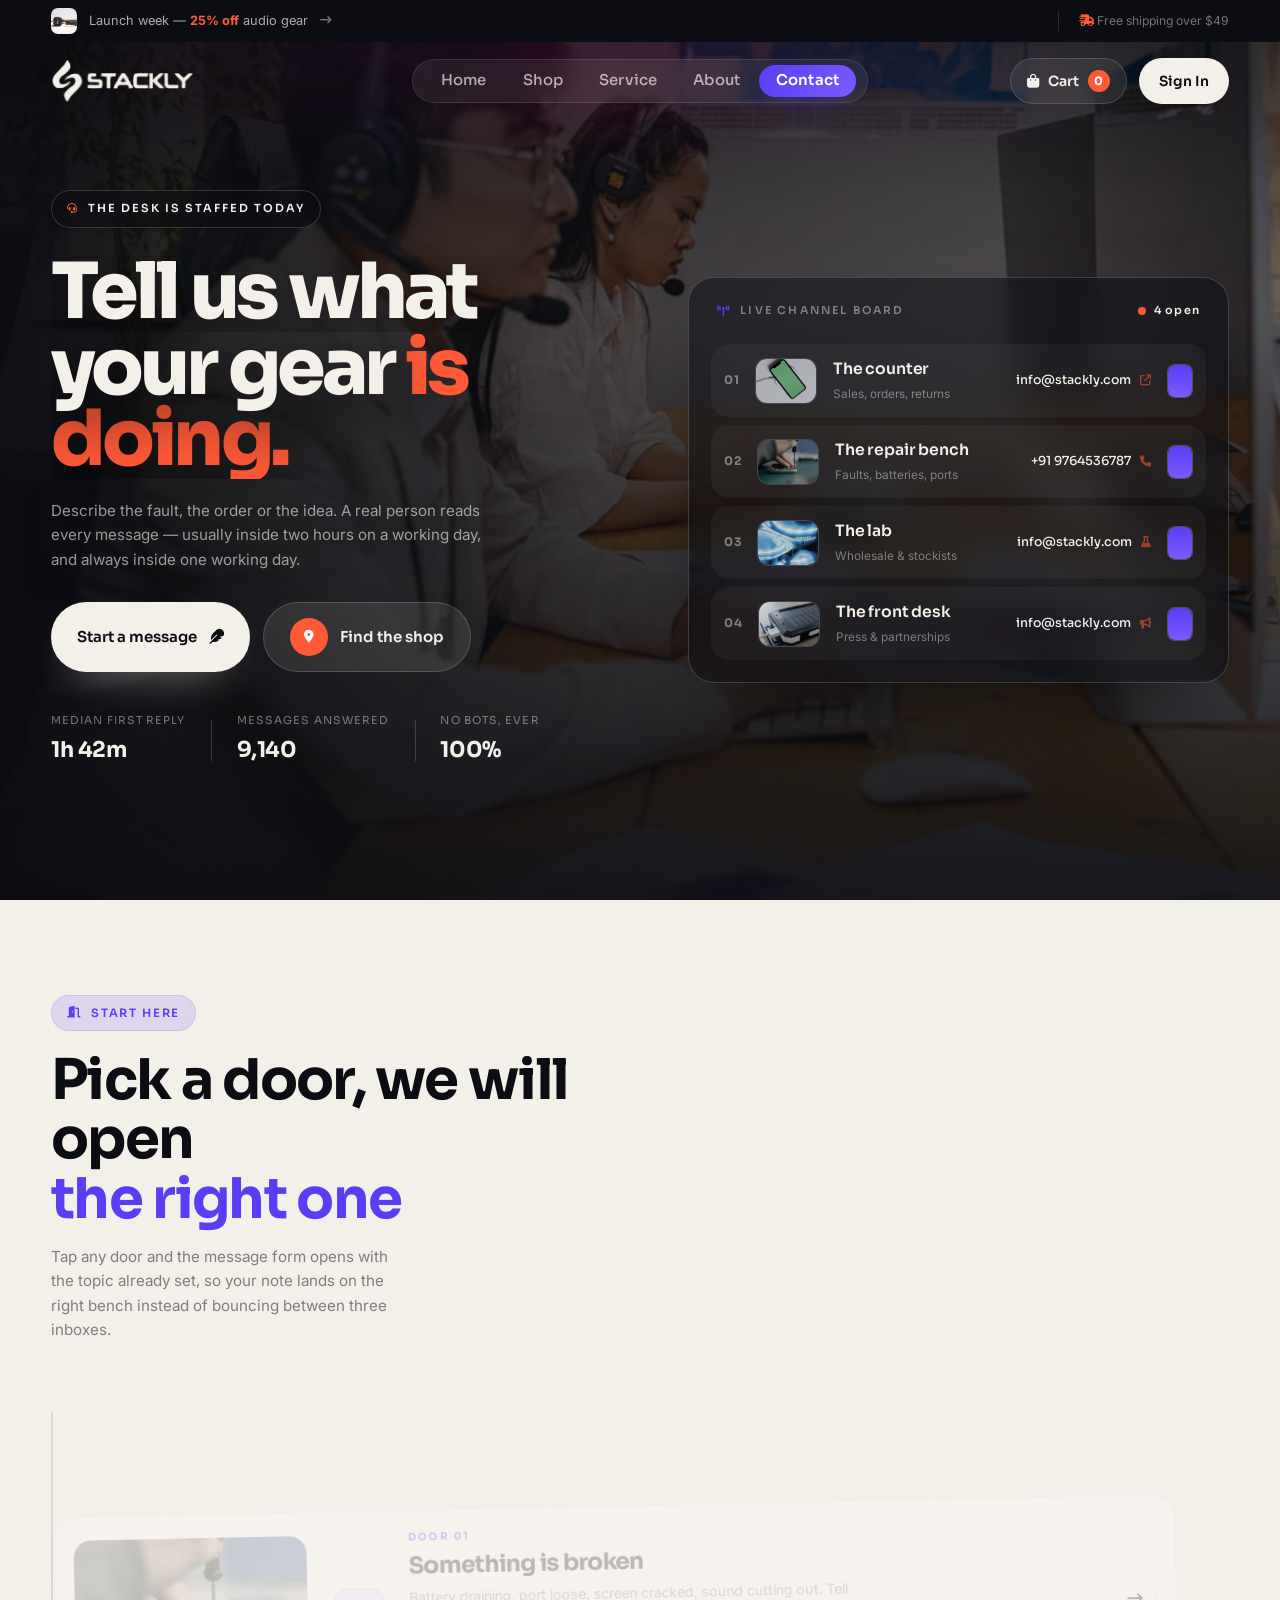
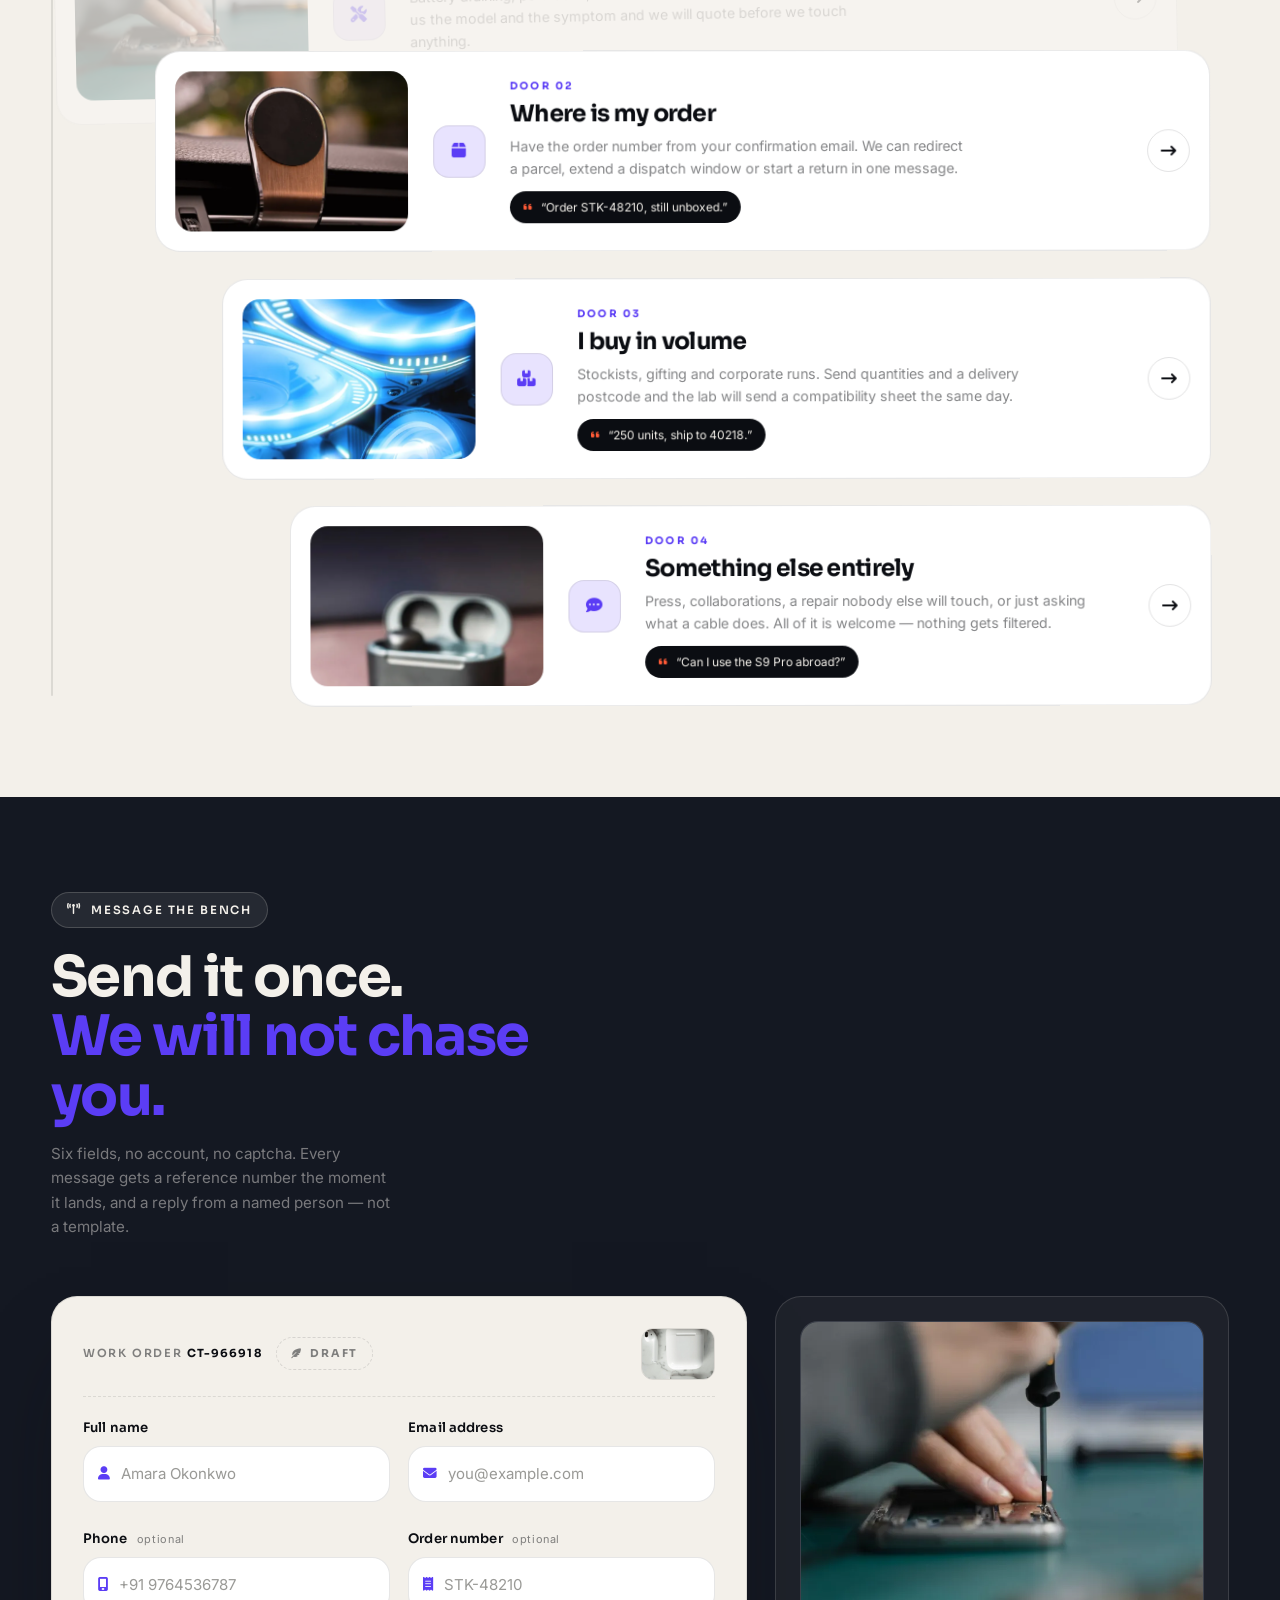
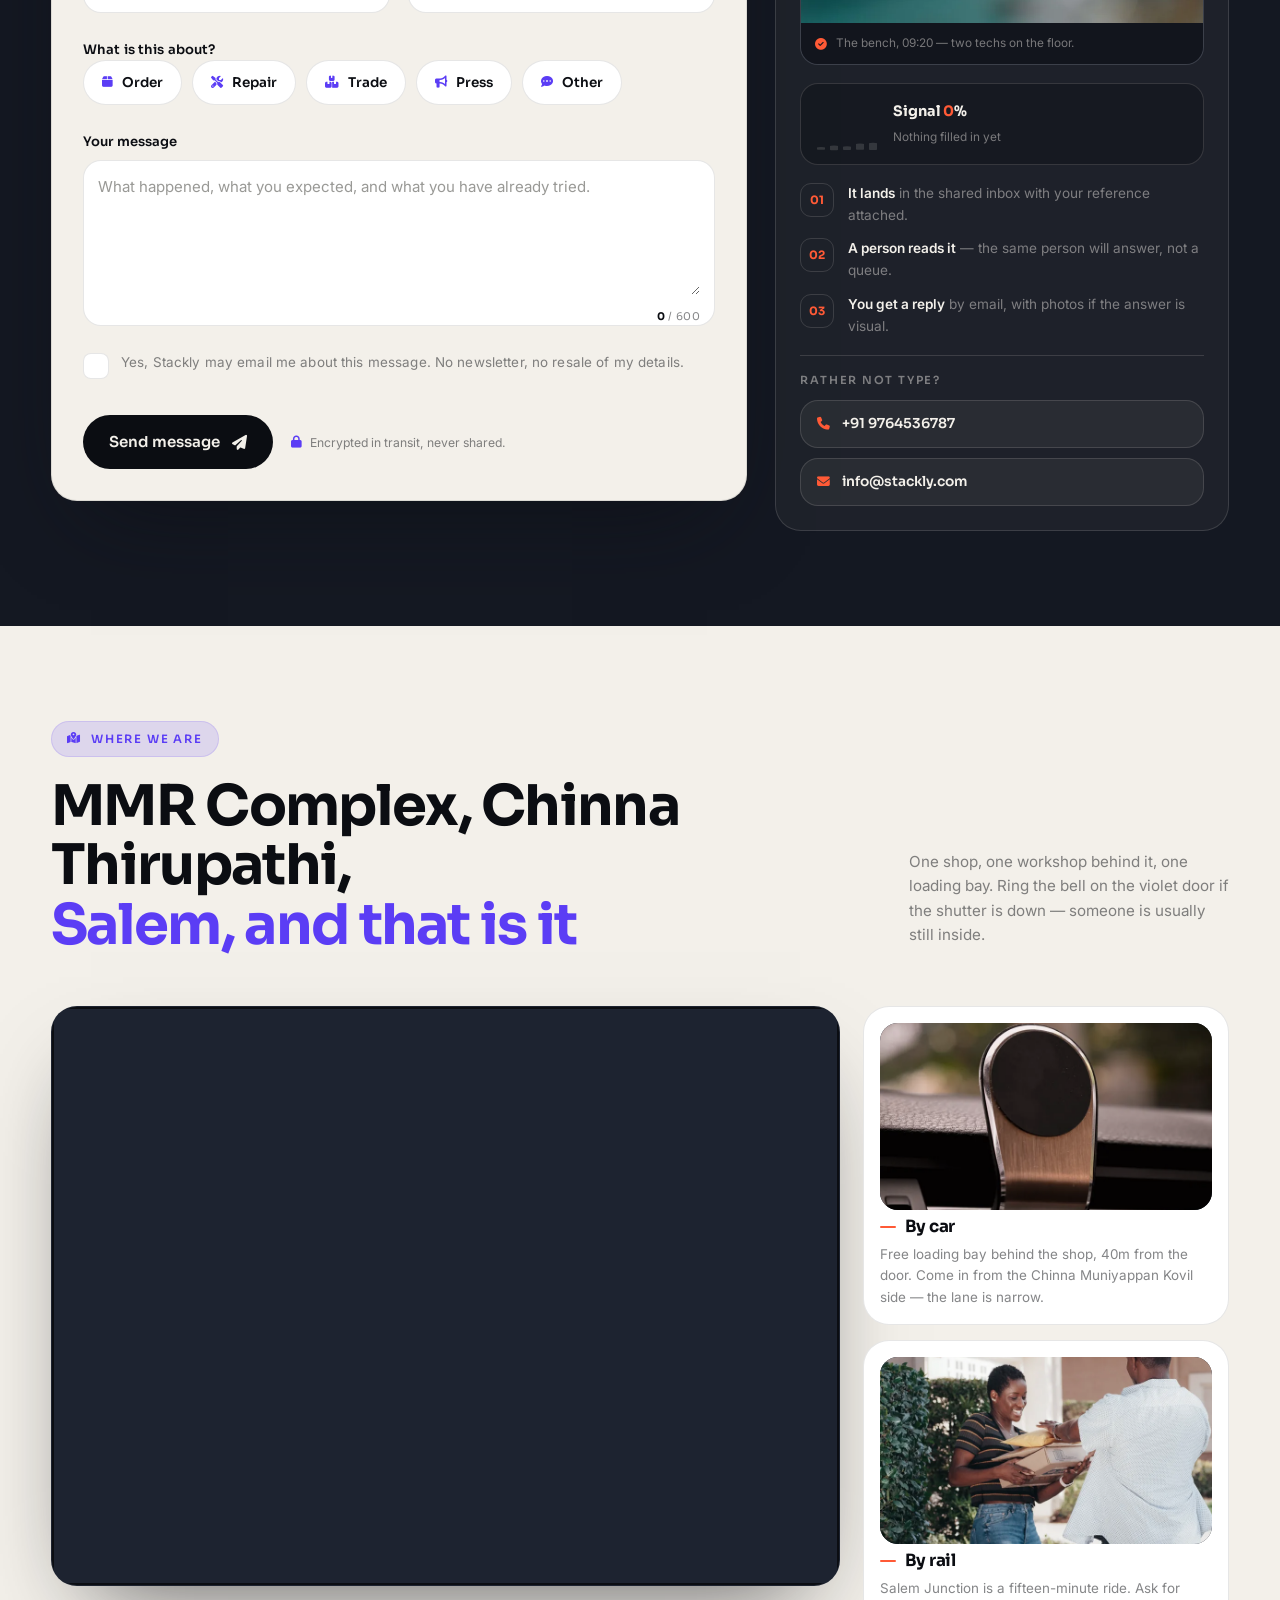
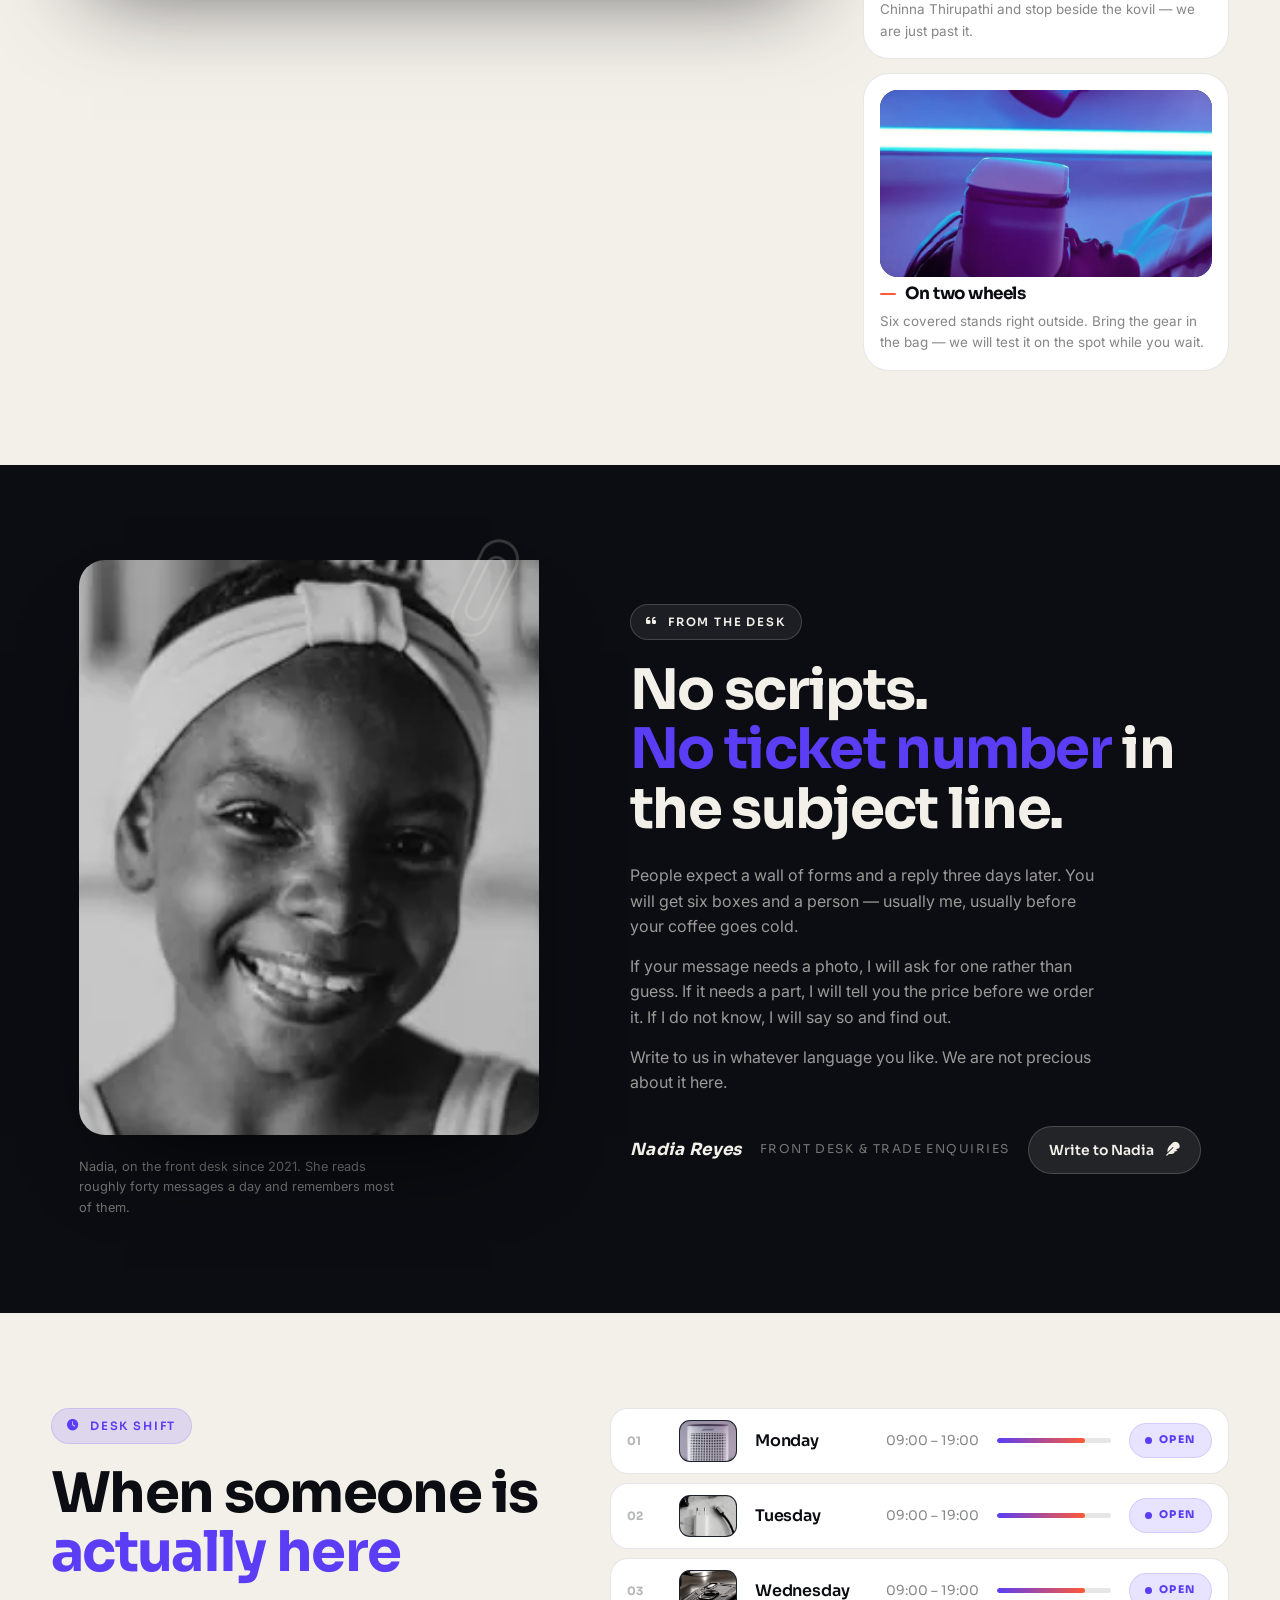
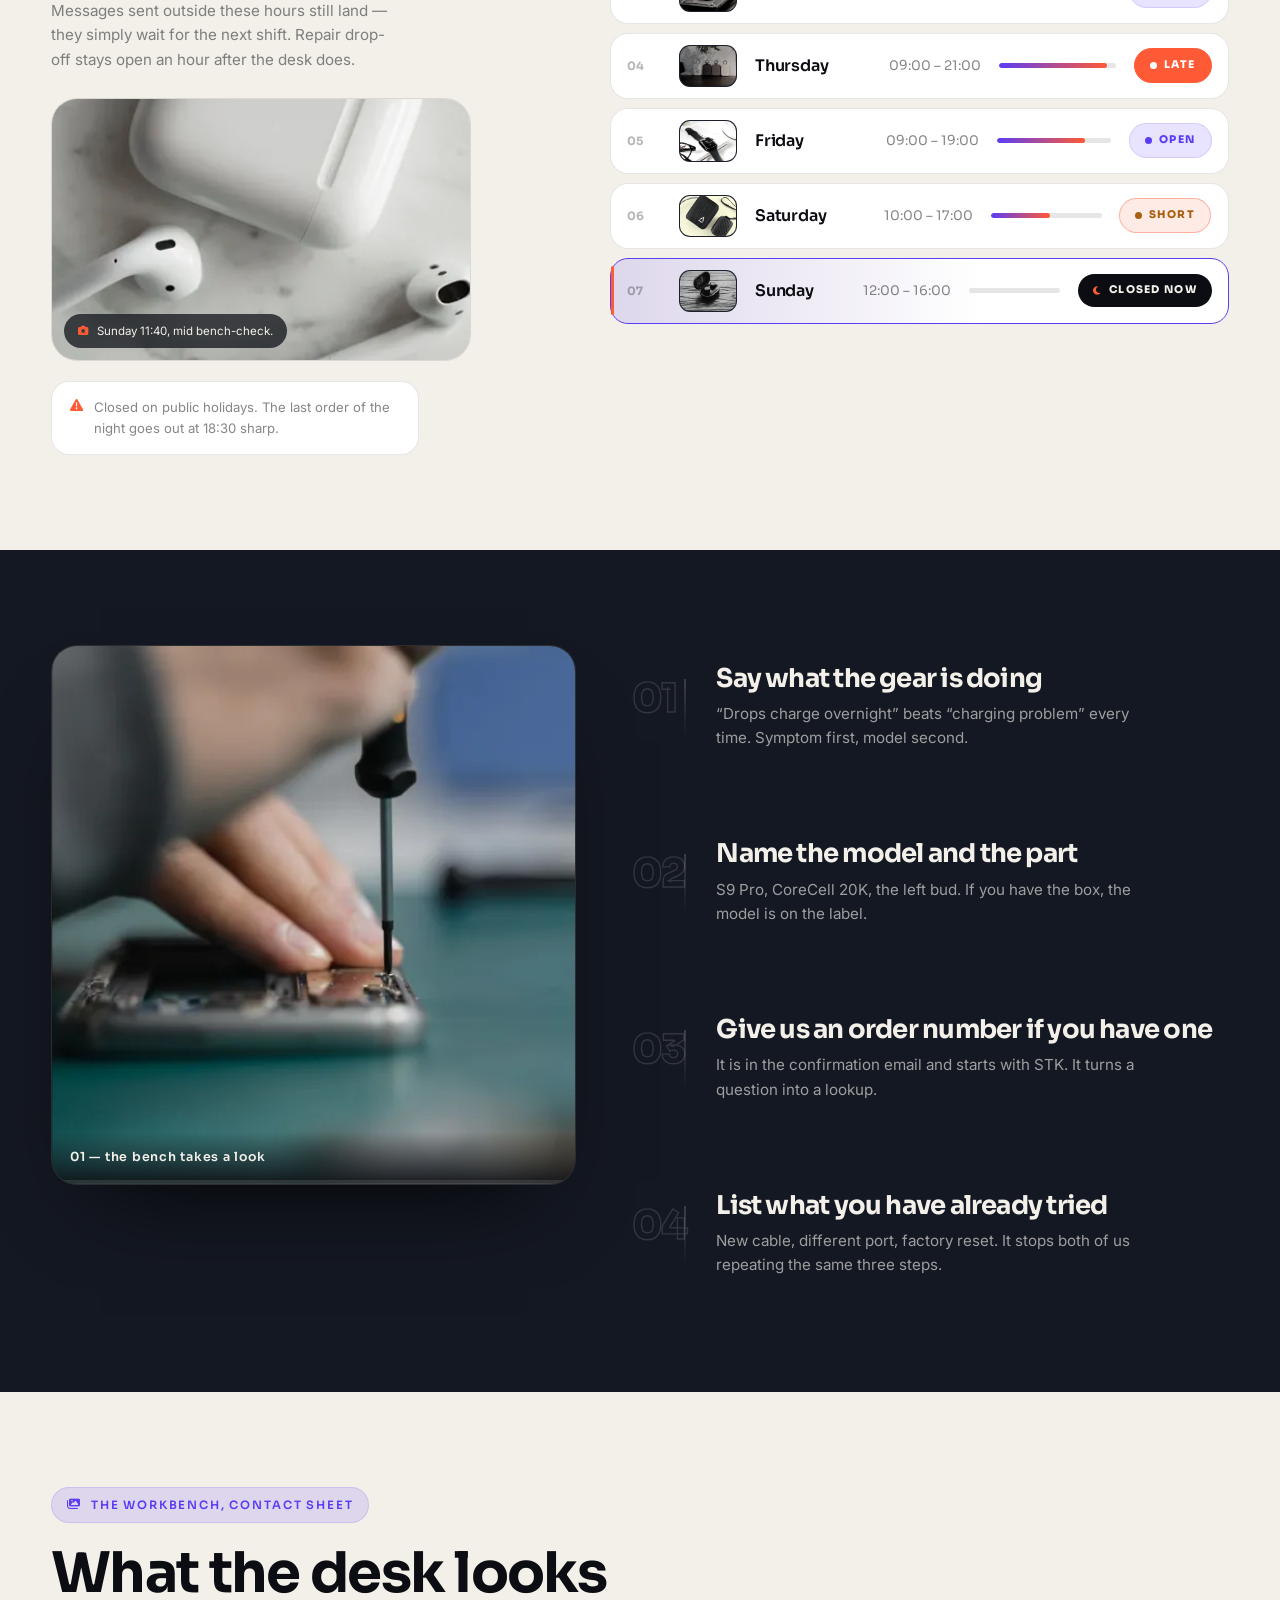
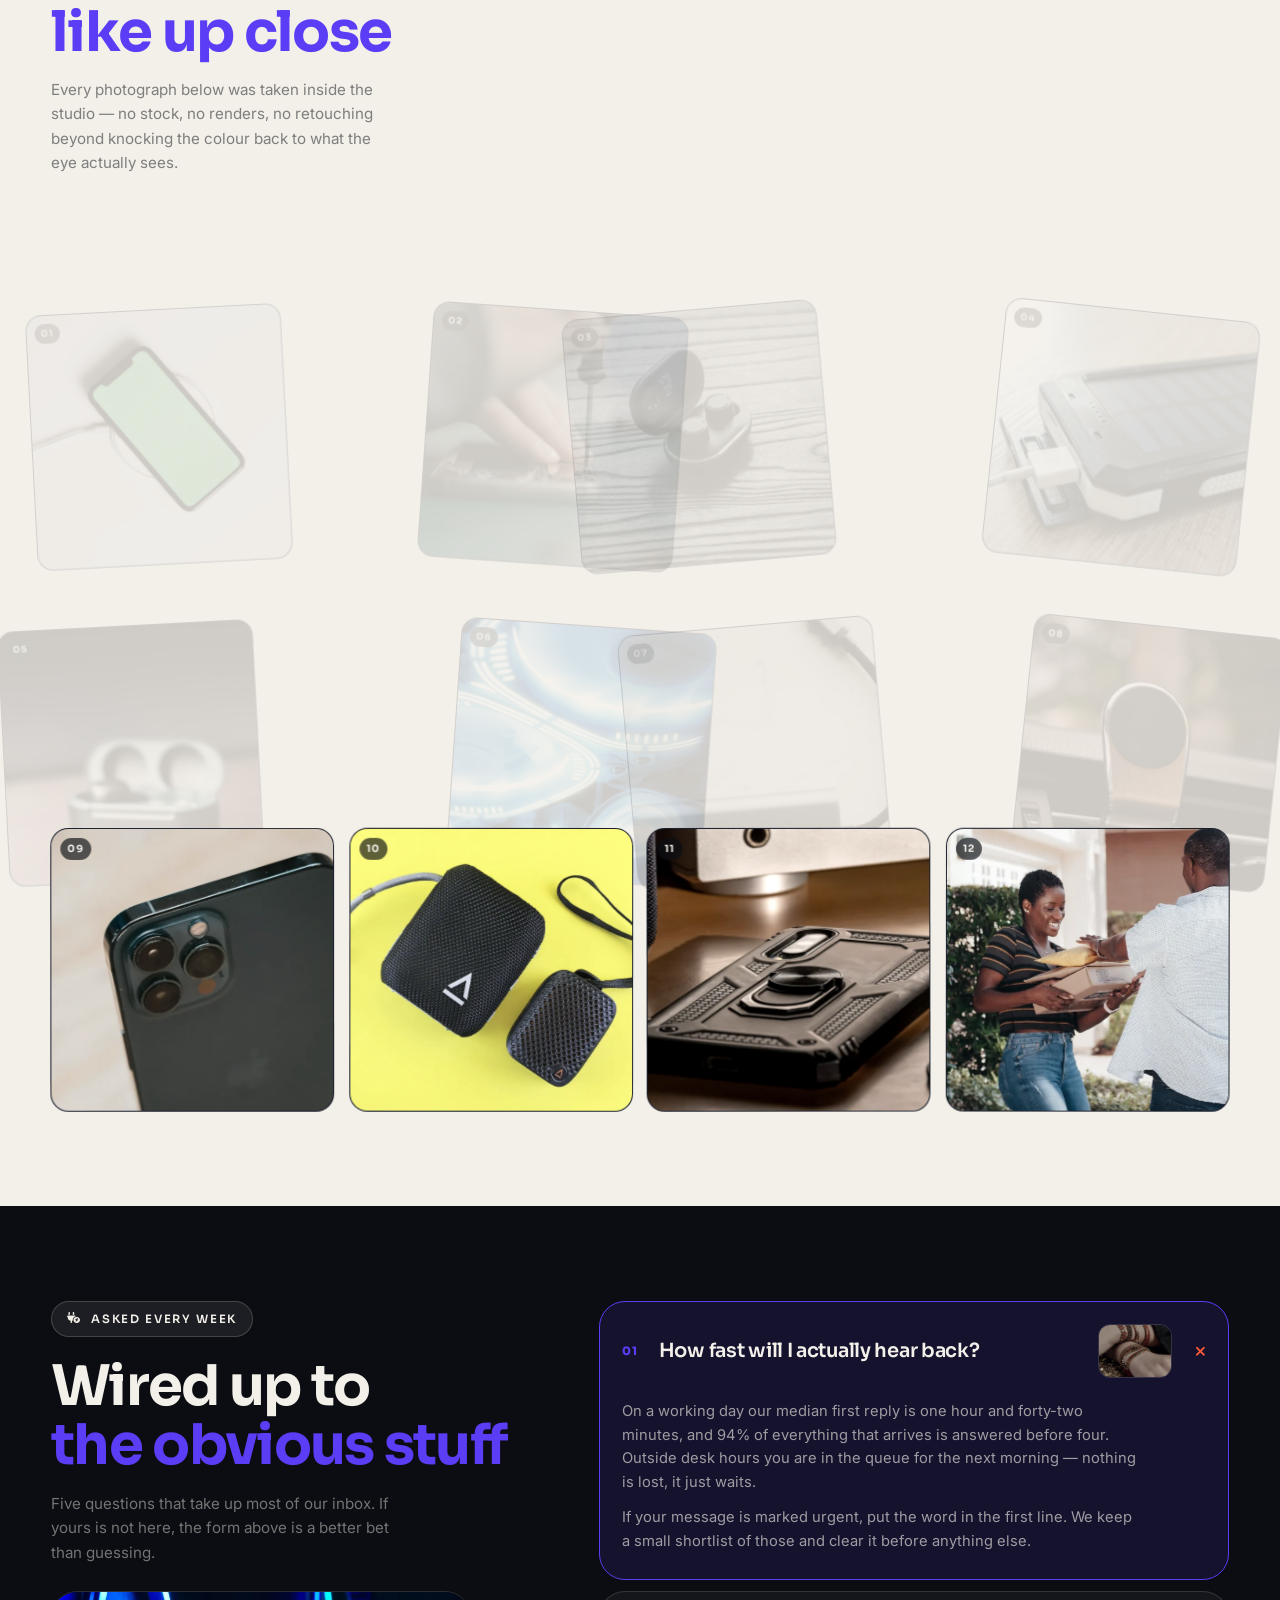
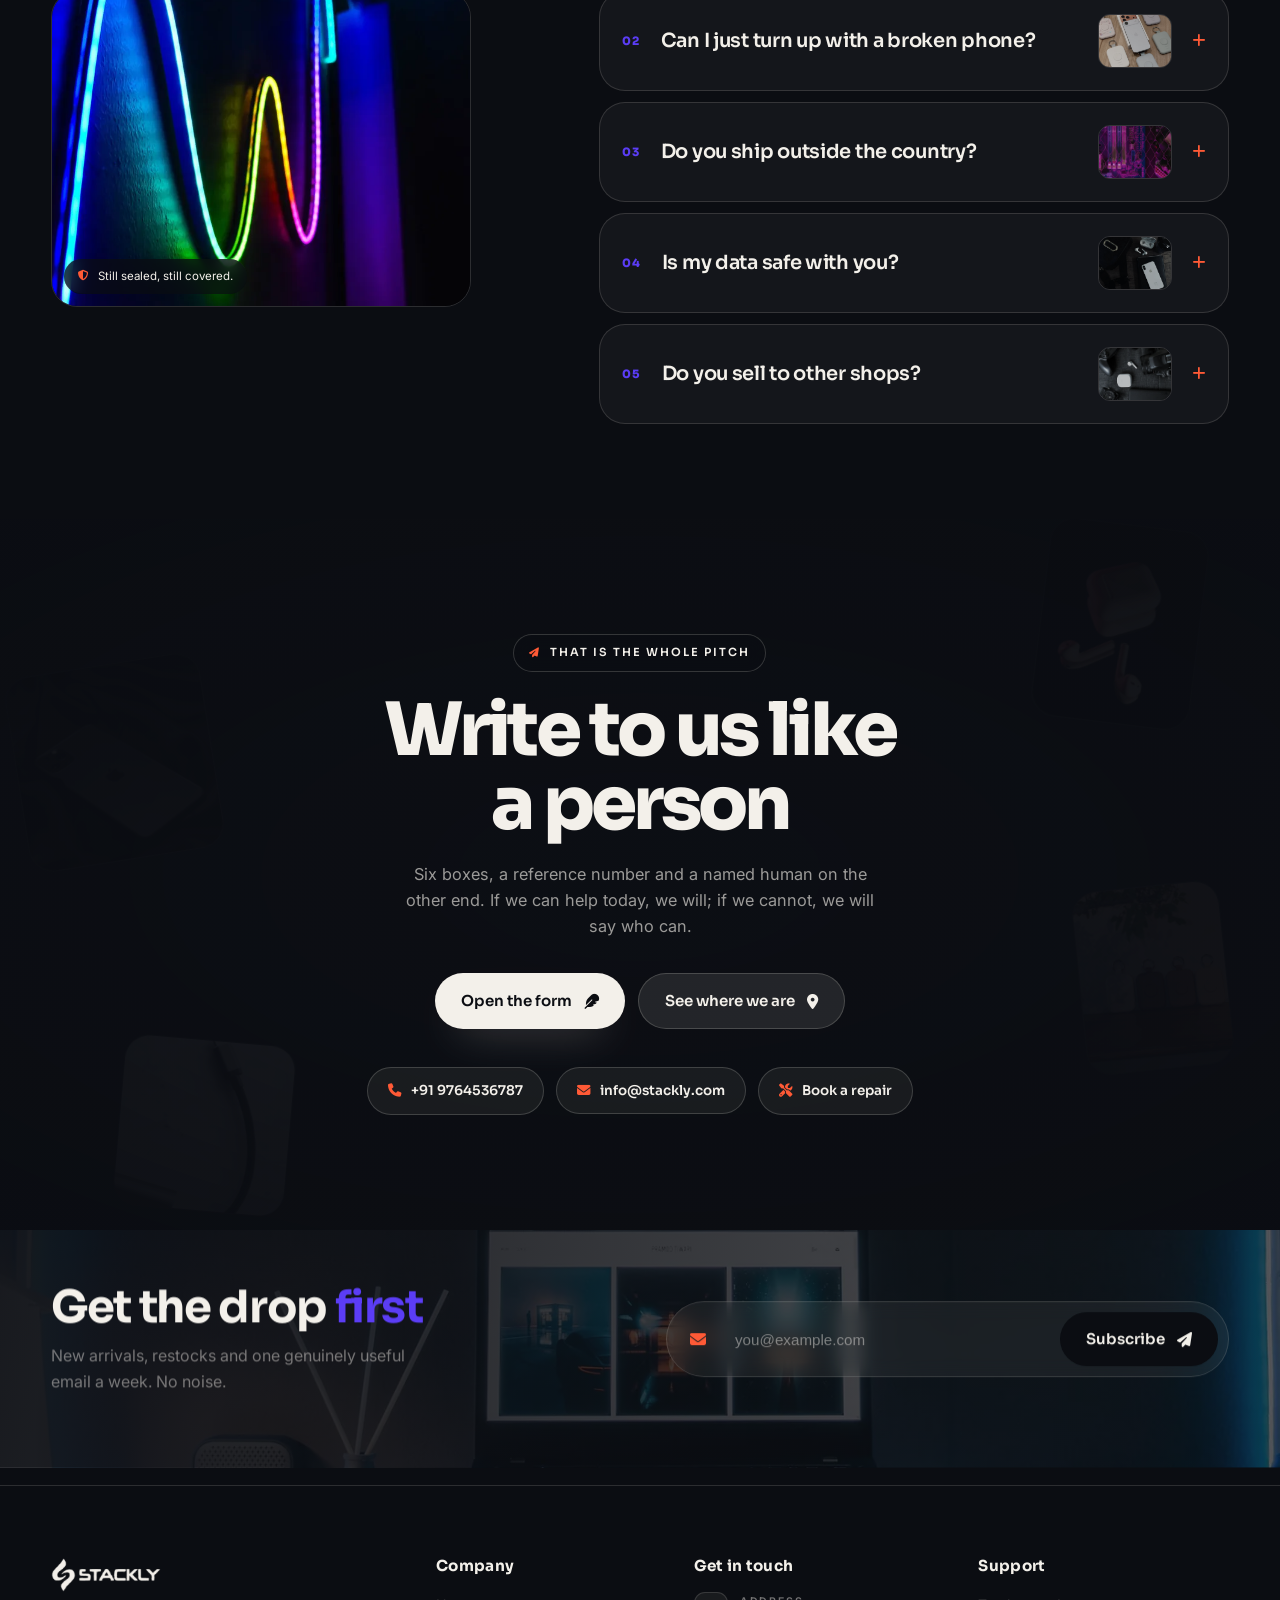
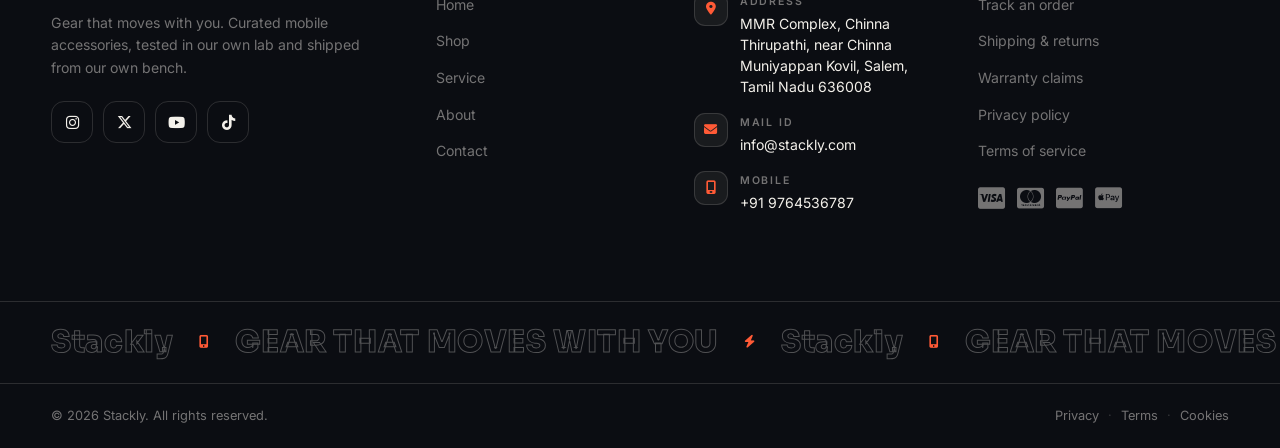
==== HTML/contact.html @ c393592c "Initial commit" ====
<!DOCTYPE html>
<html lang="en">
<head>
<meta charset="UTF-8" />
<meta name="viewport" content="width=device-width, initial-scale=1.0" />
<title>Contact — Stackly</title>
<meta name="description" content="Contact Stackly — talk to the counter, the repair bench or the trade desk. A real person reads every message, usually within two hours on a working day." />
<link rel="icon" type="image/webp" href="../images/logo-icon-theme.webp" />
<link rel="preconnect" href="https://fonts.googleapis.com" />
<link rel="preconnect" href="https://fonts.gstatic.com" crossorigin />
<style id="boot-paint">
  /* the whole preloader is inlined so the very first paint IS the loader —
     nothing dark/blank before it, and no blur/mask layers that can fail
     to composite on some GPUs. */
  html,body{background:#0B0D12;color:#F3F0EA;margin:0}
  .preloader{position:fixed;inset:0;z-index:9999;display:grid;place-items:center;overflow:hidden;background:#0B0D12;transition:opacity .55s ease,visibility .55s}
  .pre-glow{position:absolute;inset:0;
    background:
      radial-gradient(68% 60% at 50% 26%,rgba(91,61,245,.34),transparent 66%),
      radial-gradient(60% 55% at 50% 112%,rgba(255,90,54,.26),transparent 72%),
      radial-gradient(circle at 1px 1px,rgba(243,240,234,.10) 1px,transparent 0);
    background-size:auto,auto,26px 26px}
  .pre-inner{position:relative;z-index:2;text-align:center;transition:opacity .5s ease,transform .55s cubic-bezier(.22,1,.36,1)}
  .pre-logo{display:flex;align-items:center;justify-content:center;animation:logoPop 1.1s cubic-bezier(.34,1.56,.64,1) both}
  .pre-logo-img{display:block;width:auto;height:clamp(1.9rem,5.2vw,2.6rem);object-fit:contain;filter:drop-shadow(0 2px 18px rgba(91,61,245,.45))}
  .pre-tag{margin-top:16px;font-size:.74rem;letter-spacing:.3em;text-transform:uppercase;color:rgba(243,240,234,.5);min-height:1.2em}
  .pre-bar{width:min(320px,74vw);height:5px;margin:30px auto 14px;border-radius:20px;background:rgba(243,240,234,.12);overflow:hidden}
  .pre-bar-fill{display:block;height:100%;width:0;border-radius:20px;background:linear-gradient(90deg,#5B3DF5,#FF5A36);box-shadow:0 0 18px rgba(255,90,54,.7)}
  .pre-meta{display:flex;align-items:center;justify-content:center;gap:12px;font-family:"Sora",system-ui,sans-serif;font-size:.78rem;letter-spacing:.1em;color:rgba(243,240,234,.5)}
  .pre-meta #preCount{color:#F3F0EA;font-weight:700;font-size:1rem}
  .pre-dots{display:inline-flex;gap:4px}
  .pre-dots i{width:4px;height:4px;border-radius:50%;background:rgba(243,240,234,.5);animation:blink 1.2s infinite}
  .pre-dots i:nth-child(2){animation-delay:.2s}
  .pre-dots i:nth-child(3){animation-delay:.4s}
  .preloader.done{opacity:0;visibility:hidden;pointer-events:none}
  .preloader.hide{display:none}
  @keyframes logoPop{from{opacity:0;transform:scale(.8) translateY(12px)}}
  @keyframes blink{50%{opacity:.25}}
</style>
<!-- all stylesheets load after the loader has painted (nothing blocks first paint) -->
<link rel="preload" as="style" href="https://fonts.googleapis.com/css2?family=Sora:wght@300;400;500;600;700;800&family=Inter:wght@300;400;500;600;700&display=swap" onload="this.onload=null;this.rel='stylesheet'" />
<link rel="stylesheet" href="https://cdnjs.cloudflare.com/ajax/libs/font-awesome/6.5.2/css/all.min.css" media="print" onload="this.media='all'" />
<link rel="stylesheet" href="../CSS/home.css" media="print" onload="this.media='all'" />
<link rel="stylesheet" href="../CSS/contact.css" media="print" onload="this.media='all'" />
<noscript>
  <link rel="stylesheet" href="https://fonts.googleapis.com/css2?family=Sora:wght@300;400;500;600;700;800&family=Inter:wght@300;400;500;600;700&display=swap" />
  <link rel="stylesheet" href="https://cdnjs.cloudflare.com/ajax/libs/font-awesome/6.5.2/css/all.min.css" />
  <link rel="stylesheet" href="../CSS/home.css" />
  <link rel="stylesheet" href="../CSS/contact.css" />
  <style>
    [data-reveal],[data-aos],[data-ct-r],[data-ct-h]{opacity:1 !important;transform:none !important;clip-path:none !important;filter:none !important}
    .ct-hero__shutter{display:none}
    .ct-map__edge i{transform:none !important}
    .preloader{display:none}
    body{overflow:auto !important}
  </style>
</noscript>
</head>
<body>
<!-- ============ SCROLL PROGRESS ============ -->
<div class="scroll-progress" id="scrollProgress"></div>

<!-- ============ PRELOADER ============ -->
<div class="preloader" id="preloader">
  <div class="pre-glow"></div>
  <div class="pre-inner">
      <div class="pre-logo">
        <img class="pre-logo-img" src="../images/logo-full-theme.webp" alt="Stackly" width="600" height="185" />
      </div>
    <p class="pre-tag" id="preTag">Calibrating your gear</p>

    <div class="pre-bar"><span class="pre-bar-fill" id="preBar"></span></div>
    <div class="pre-meta">
      <span id="preCount">0</span><span>%</span>
      <span class="pre-dots"><i></i><i></i><i></i></span>
      <span id="preStep">Booting store</span>
    </div>
  </div>
</div>

<!-- ============ S1 · HEADER / NAVBAR ============ -->
<header class="site-head" id="header">
  <div class="head-glow" style="background-image:url('../images/nav-surface.webp')"></div>

  <div class="announce">
    <div class="shell announce-inner">
      <div class="announce-track" id="announceTrack">
        <a class="announce-item" href="404.html">
          <img src="../images/chip-1.webp" width="300" height="300" alt="Studio headphones" />
          <span>Launch week — <b>25% off</b> audio gear</span>
          <i class="fa-solid fa-arrow-right-long"></i>
        </a>
        <a class="announce-item" href="404.html">
          <img src="../images/service-repair.webp" width="720" height="520" alt="Doorstep repair service" />
          <span>Free <b>doorstep</b> battery replacement</span>
          <i class="fa-solid fa-arrow-right-long"></i>
        </a>
        <a class="announce-item" href="404.html">
          <img src="../images/chip-2.webp" width="300" height="300" alt="Smart watch" />
          <span>Trade in your watch — <b>up to $60 off</b></span>
          <i class="fa-solid fa-arrow-right-long"></i>
        </a>
      </div>
      <div class="announce-side">
        <span><i class="fa-solid fa-truck-fast"></i> Free shipping over $49</span>
      </div>
    </div>
  </div>

  <nav class="nav shell" id="nav">
    <a class="brand" href="../index.html" aria-label="Stackly home">
      <img class="brand-logo" src="../images/logo-full-theme.webp" alt="Stackly" width="600" height="185" decoding="async" />
    </a>

    <ul class="nav-links" id="navLinks">
      <span class="nav-pill" id="navPill" aria-hidden="true"></span>
      <li><a class="nav-link" href="../index.html">Home</a></li>
      <li><a class="nav-link" href="shop.html">Shop</a></li>
      <li><a class="nav-link" href="service.html">Service</a></li>
      <li><a class="nav-link" href="about.html">About</a></li>
      <li><a class="nav-link is-active" href="contact.html">Contact</a></li>
    </ul>

    <div class="nav-actions">
      <a class="cart-btn" href="cart.html" id="cartBtn" aria-label="Open cart">
        <span class="cart-btn-ico"><i class="fa-solid fa-bag-shopping"></i></span>
        <span class="cart-btn-label">Cart</span>
        <span class="cart-count" id="cartCount">0</span>
        <span class="cart-btn-sheen"></span>
      </a>
       <a class="btn btn--bright btn--sm" href="login.html">
         <span>Sign In</span>
       </a>
      <button class="burger" id="burger" aria-label="Open menu" aria-expanded="false">
        <span></span><span></span><span></span>
      </button>
    </div>
  </nav>
</header>

<!-- ============ MOBILE FULLSCREEN MENU ============ -->
<div class="mmenu" id="mmenu">
  <div class="mmenu-wipe" id="mmenuWipe">
    <div class="mmenu-bg" style="background-image:url('../images/nav-surface.webp')"></div>
    <div class="mmenu-inner">
      <div class="mmenu-head">
        <span class="mmenu-brand"><img src="../images/logo-full-theme.webp" alt="Stackly" width="600" height="185" /></span>
        <button class="mmenu-close" id="mmenuClose" aria-label="Close menu"><i class="fa-solid fa-xmark"></i></button>
      </div>
      <ul class="mmenu-links">
        <li><a href="../index.html"><em>01</em><span>Home</span><i class="fa-solid fa-arrow-right-long"></i></a></li>
        <li><a href="shop.html"><em>02</em><span>Shop</span><i class="fa-solid fa-arrow-right-long"></i></a></li>
        <li><a href="service.html"><em>03</em><span>Service</span><i class="fa-solid fa-arrow-right-long"></i></a></li>
        <li><a href="about.html"><em>04</em><span>About</span><i class="fa-solid fa-arrow-right-long"></i></a></li>
        <li><a href="contact.html" class="is-active" aria-current="page"><em>05</em><span>Contact</span><i class="fa-solid fa-arrow-right-long"></i></a></li>
      </ul>
      <div class="mmenu-foot">
        <a class="btn btn--solid btn--full" href="login.html"><span>Sign In</span></a>
        <p class="mmenu-note"><i class="fa-solid fa-truck-fast"></i> Free shipping over $49 · 30-day returns</p>
      </div>
    </div>
  </div>
</div>

<main>
<!-- ===================================================================
     S2 · HERO — THE SWITCHBOARD
     A shutter of slats rolls up off the photograph, then four channel
     cards drop onto the board face by face.
     =================================================================== -->
<section class="ct-hero" id="ctHero">
  <div class="ct-hero__bg" aria-hidden="true">
    <img class="ct-hero__shot" src="../images/support.webp" alt="" id="ctShot" />
    <span class="ct-hero__scrim"></span>
    <span class="ct-hero__shutter" id="ctShutter">
      <i></i><i></i><i></i><i></i><i></i><i></i><i></i><i></i><i></i>
    </span>
  </div>

  <div class="shell ct-hero__grid">
    <div class="ct-hero__copy">
      <span class="ct-chip" data-ct-h><i class="fa-solid fa-headset"></i> The desk is staffed today</span>

      <h1 class="ct-hero__t" data-ct-h>
        <span class="ct-mask"><span>Tell us what</span></span>
        <span class="ct-mask"><span>your gear</span> <em>is doing.</em></span>
      </h1>

      <p class="ct-hero__sub" data-ct-h>
        Describe the fault, the order or the idea. A real person reads every message —
        usually inside two hours on a working day, and always inside one working day.
      </p>

      <div class="ct-hero__cta" data-ct-h>
        <a class="btn btn--bright btn--magnet" href="404.html">
          <span>Start a message</span><i class="fa-solid fa-feather"></i>
        </a>
        <a class="btn btn--glass" href="404.html">
          <span class="play-ring"><i class="fa-solid fa-location-dot"></i></span>
          <span>Find the shop</span>
        </a>
      </div>

      <dl class="ct-hero__read" data-ct-h>
        <div><dt>Median first reply</dt><dd>1h 42m</dd></div>
        <div><dt>Messages answered</dt><dd>9,140</dd></div>
        <div><dt>No bots, ever</dt><dd>100%</dd></div>
      </dl>
    </div>

    <!-- the board: four channel cards, each with its own photograph -->
    <div class="ct-board" id="ctBoard">
      <div class="ct-board__head">
        <span class="ct-board__label"><i class="fa-solid fa-tower-broadcast"></i> Live channel board</span>
        <span class="ct-board__lamp" aria-hidden="true"><i></i>4 open</span>
      </div>

      <a class="ct-line" href="404.html">
        <span class="ct-line__no">01</span>
        <span class="ct-line__pic"><img src="../images/product-1.webp" alt="" loading="lazy" /><i class="ct-line__wipe"></i></span>
        <span class="ct-line__tx">
          <b>The counter</b>
          <em>Sales, orders, returns</em>
        </span>
        <span class="ct-line__val">info@stackly.com<i class="fa-solid fa-arrow-up-right-from-square"></i></span>
        <span class="ct-line__flap" aria-hidden="true"><i></i></span>
      </a>

      <a class="ct-line" href="404.html">
        <span class="ct-line__no">02</span>
        <span class="ct-line__pic"><img src="../images/service-repair.webp" alt="" loading="lazy" /><i class="ct-line__wipe"></i></span>
        <span class="ct-line__tx">
          <b>The repair bench</b>
          <em>Faults, batteries, ports</em>
        </span>
        <span class="ct-line__val">+91 9764536787<i class="fa-solid fa-phone"></i></span>
        <span class="ct-line__flap" aria-hidden="true"><i></i></span>
      </a>

      <a class="ct-line" href="404.html">
        <span class="ct-line__no">03</span>
        <span class="ct-line__pic"><img src="../images/gallery-1.webp" alt="" loading="lazy" /><i class="ct-line__wipe"></i></span>
        <span class="ct-line__tx">
          <b>The lab</b>
          <em>Wholesale &amp; stockists</em>
        </span>
        <span class="ct-line__val">info@stackly.com<i class="fa-solid fa-flask"></i></span>
        <span class="ct-line__flap" aria-hidden="true"><i></i></span>
      </a>

      <a class="ct-line" href="404.html">
        <span class="ct-line__no">04</span>
        <span class="ct-line__pic"><img src="../images/product-2.webp" alt="" loading="lazy" /><i class="ct-line__wipe"></i></span>
        <span class="ct-line__tx">
          <b>The front desk</b>
          <em>Press &amp; partnerships</em>
        </span>
        <span class="ct-line__val">info@stackly.com<i class="fa-solid fa-bullhorn"></i></span>
        <span class="ct-line__flap" aria-hidden="true"><i></i></span>
      </a>
    </div>
  </div>

</section>

<!-- ===================================================================
     S3 · THE LADDER — four doors
     A stepped diagonal of full-width rows; each rung climbs into place
     from its own diagonal as the section is scrubbed.
     =================================================================== -->
<section class="ct-ladder" id="ctLadder">
  <div class="shell">
    <div class="ct-ladder__head">
      <span class="eyebrow" data-ct-r="blinds"><i class="fa-solid fa-door-open"></i> Start here</span>
      <h2 class="sec-title" data-ct-r="blinds">Pick a door, we will open<br /><span class="accent">the right one</span></h2>
      <p class="sec-note" data-ct-r="blinds">
        Tap any door and the message form opens with the topic already set, so your note
        lands on the right bench instead of bouncing between three inboxes.
      </p>
    </div>

    <div class="ct-steps" id="ctSteps">
      <span class="ct-steps__spine" aria-hidden="true"><i id="ctSpine"></i></span>

      <article class="ct-step" style="--k:0" data-ct-r="lift">
        <div class="ct-step__hit">
          <span class="ct-step__media">
            <img src="../images/service-repair.webp" alt="Technician working on a phone at the repair bench" loading="lazy" />
            <i class="ct-step__wipe" aria-hidden="true"></i>
          </span>
          <span class="ct-step__ico"><i class="fa-solid fa-screwdriver-wrench"></i></span>
          <span class="ct-step__body">
            <span class="ct-step__no">Door 01</span>
            <h3>Something is broken</h3>
            <p>Battery draining, port loose, screen cracked, sound cutting out. Tell us the
              model and the symptom and we will quote before we touch anything.</p>
            <span class="ct-step__ask"><i class="fa-solid fa-quote-left"></i> “My S8 loses 40% overnight.”</span>
          </span>
          <a class="ct-step__go" href="404.html" aria-label="Door 01"><i class="fa-solid fa-arrow-right-long"></i></a>
        </div>
      </article>

      <article class="ct-step" style="--k:1" data-ct-r="lift">
        <div class="ct-step__hit">
          <span class="ct-step__media">
            <img src="../images/product-4.webp" alt="Magnetic phone holder mounted on a car air vent" loading="lazy" />
            <i class="ct-step__wipe" aria-hidden="true"></i>
          </span>
          <span class="ct-step__ico"><i class="fa-solid fa-box"></i></span>
          <span class="ct-step__body">
            <span class="ct-step__no">Door 02</span>
            <h3>Where is my order</h3>
            <p>Have the order number from your confirmation email. We can redirect a parcel,
              extend a dispatch window or start a return in one message.</p>
            <span class="ct-step__ask"><i class="fa-solid fa-quote-left"></i> “Order STK-48210, still unboxed.”</span>
          </span>
          <a class="ct-step__go" href="404.html" aria-label="Door 02"><i class="fa-solid fa-arrow-right-long"></i></a>
        </div>
      </article>

      <article class="ct-step" style="--k:2" data-ct-r="lift">
        <div class="ct-step__hit">
          <span class="ct-step__media">
            <img src="../images/gallery-1.webp" alt="Illuminated test rig in the Stackly lab" loading="lazy" />
            <i class="ct-step__wipe" aria-hidden="true"></i>
          </span>
          <span class="ct-step__ico"><i class="fa-solid fa-boxes-stacked"></i></span>
          <span class="ct-step__body">
            <span class="ct-step__no">Door 03</span>
            <h3>I buy in volume</h3>
            <p>Stockists, gifting and corporate runs. Send quantities and a delivery postcode
              and the lab will send a compatibility sheet the same day.</p>
            <span class="ct-step__ask"><i class="fa-solid fa-quote-left"></i> “250 units, ship to 40218.”</span>
          </span>
          <a class="ct-step__go" href="404.html" aria-label="Door 03"><i class="fa-solid fa-arrow-right-long"></i></a>
        </div>
      </article>

      <article class="ct-step" style="--k:3" data-ct-r="lift">
        <div class="ct-step__hit">
          <span class="ct-step__media">
            <img src="../images/arrival-1.webp" alt="Wireless earbuds resting on a studio backdrop" loading="lazy" />
            <i class="ct-step__wipe" aria-hidden="true"></i>
          </span>
          <span class="ct-step__ico"><i class="fa-solid fa-comment-dots"></i></span>
          <span class="ct-step__body">
            <span class="ct-step__no">Door 04</span>
            <h3>Something else entirely</h3>
            <p>Press, collaborations, a repair nobody else will touch, or just asking what a
              cable does. All of it is welcome — nothing gets filtered.</p>
            <span class="ct-step__ask"><i class="fa-solid fa-quote-left"></i> “Can I use the S9 Pro abroad?”</span>
          </span>
          <a class="ct-step__go" href="404.html" aria-label="Door 04"><i class="fa-solid fa-arrow-right-long"></i></a>
        </div>
      </article>
    </div>
  </div>
</section>

<!-- ===================================================================
     S4 · THE TRANSMISSION — the validated message form
     Inline errors sit directly under the field they belong to.
     =================================================================== -->
<section class="ct-form" id="ctForm">
  <div class="shell">
    <div class="ct-form__head">
      <span class="eyebrow eyebrow--light" data-ct-r="edge"><i class="fa-solid fa-tower-broadcast"></i> Message the bench</span>
      <h2 class="sec-title" data-ct-r="edge">Send it once.<br /><span class="accent">We will not chase you.</span></h2>
      <p class="sec-note sec-note--light" data-ct-r="edge">
        Six fields, no account, no captcha. Every message gets a reference number the
        moment it lands, and a reply from a named person — not a template.
      </p>
    </div>

    <div class="ct-form__grid">
      <!-- ---------- the work order ---------- -->
      <div class="ct-order" id="ctOrder">
        <div class="ct-order__strip">
          <span class="ct-serial">Work order <b id="ctSerial">CT-000000</b></span>
          <span class="ct-order__stamp" id="ctStamp"><i class="fa-solid fa-feather-pointed"></i> Draft</span>
          <span class="ct-order__pic">
            <img src="../images/product-detail.webp" alt="" loading="lazy" />
          </span>
        </div>

        <form class="ct-formbox" id="ctFormBox" novalidate>
          <div class="ct-row">
            <div class="ct-f" data-f="name">
              <label for="ctName">Full name</label>
              <span class="ct-ctl">
                <i class="fa-solid fa-user" aria-hidden="true"></i>
                <input type="text" id="ctName" name="name" placeholder="Amara Okonkwo"
                       autocomplete="name" aria-describedby="ctNameErr" />
                <i class="ct-tick fa-solid fa-circle-check" aria-hidden="true"></i>
              </span>
              <p class="ct-err" id="ctNameErr" role="alert"></p>
            </div>

            <div class="ct-f" data-f="email">
              <label for="ctEmail">Email address</label>
              <span class="ct-ctl">
                <i class="fa-solid fa-envelope" aria-hidden="true"></i>
                <input type="email" id="ctEmail" name="email" placeholder="you@example.com"
                       autocomplete="email" aria-describedby="ctEmailErr" />
                <i class="ct-tick fa-solid fa-circle-check" aria-hidden="true"></i>
              </span>
              <p class="ct-err" id="ctEmailErr" role="alert"></p>
            </div>
          </div>

          <div class="ct-row">
            <div class="ct-f" data-f="phone">
              <label for="ctPhone">Phone <small>optional</small></label>
              <span class="ct-ctl">
                <i class="fa-solid fa-mobile-screen" aria-hidden="true"></i>
                <input type="tel" id="ctPhone" name="phone" placeholder="+91 9764536787"
                       autocomplete="tel" aria-describedby="ctPhoneErr" />
                <i class="ct-tick fa-solid fa-circle-check" aria-hidden="true"></i>
              </span>
              <p class="ct-err" id="ctPhoneErr" role="alert"></p>
            </div>

            <div class="ct-f" data-f="order">
              <label for="ctOrderNo">Order number <small>optional</small></label>
              <span class="ct-ctl">
                <i class="fa-solid fa-receipt" aria-hidden="true"></i>
                <input type="text" id="ctOrderNo" name="order" placeholder="STK-48210"
                       aria-describedby="ctOrderErr" />
                <i class="ct-tick fa-solid fa-circle-check" aria-hidden="true"></i>
              </span>
              <p class="ct-err" id="ctOrderErr" role="alert"></p>
            </div>
          </div>

          <fieldset class="ct-f ct-f--chips" data-f="topic">
            <legend>What is this about?</legend>
            <div class="ct-chips">
              <label class="ct-pick"><input type="radio" name="topic" value="order" /><span><i class="fa-solid fa-box"></i> Order</span></label>
              <label class="ct-pick"><input type="radio" name="topic" value="repair" /><span><i class="fa-solid fa-screwdriver-wrench"></i> Repair</span></label>
              <label class="ct-pick"><input type="radio" name="topic" value="trade" /><span><i class="fa-solid fa-boxes-stacked"></i> Trade</span></label>
              <label class="ct-pick"><input type="radio" name="topic" value="press" /><span><i class="fa-solid fa-bullhorn"></i> Press</span></label>
              <label class="ct-pick"><input type="radio" name="topic" value="other" /><span><i class="fa-solid fa-comment-dots"></i> Other</span></label>
            </div>
            <p class="ct-err" id="ctTopicErr" role="alert"></p>
          </fieldset>

          <div class="ct-f" data-f="message">
            <label for="ctMsg">Your message</label>
            <span class="ct-ctl ct-ctl--area">
              <textarea id="ctMsg" name="message" rows="5"
                        placeholder="What happened, what you expected, and what you have already tried."
                        aria-describedby="ctMsgErr ctCount"></textarea>
            </span>
            <span class="ct-count"><b id="ctCountNow">0</b> / 600</span>
            <p class="ct-err" id="ctMsgErr" role="alert"></p>
          </div>

          <div class="ct-f ct-f--check" data-f="consent">
            <label class="ct-check">
              <input type="checkbox" id="ctOk" name="consent" aria-describedby="ctOkErr" />
              <span class="ct-check__box"><i class="fa-solid fa-check" aria-hidden="true"></i></span>
              <span class="ct-check__tx">Yes, Stackly may email me about this message. No newsletter, no resale of my details.</span>
            </label>
            <p class="ct-err" id="ctOkErr" role="alert"></p>
          </div>

          <div class="ct-formbox__foot">
            <button class="btn btn--solid btn--magnet" type="submit" id="ctSend">
              <span>Send message</span><i class="fa-solid fa-paper-plane"></i>
            </button>
            <p class="ct-formbox__note"><i class="fa-solid fa-lock"></i> Encrypted in transit, never shared.</p>
          </div>
        </form>

        <!-- ---------- the receipt (shown once the form validates) ---------- -->
        <div class="ct-receipt" id="ctReceipt" hidden>
          <span class="ct-receipt__stamp" aria-hidden="true"><i class="fa-solid fa-check"></i> Sent</span>
          <span class="ct-receipt__pic">
            <img src="../images/service-authenticity.webp" alt="" loading="lazy" />
          </span>
          <h3>Message away.</h3>
          <p>It is on the bench and it has a reference. Keep this — quote it if you need to chase us.</p>
          <dl class="ct-receipt__list">
            <div><dt>Reference</dt><dd id="ctRcRef">CT-000000</dd></div>
            <div><dt>Going to</dt><dd id="ctRcTopic">The counter</dd></div>
            <div><dt>Reply to</dt><dd id="ctRcMail">you@example.com</dd></div>
            <div><dt>Typical wait</dt><dd id="ctRcWait">under 2 hours</dd></div>
          </dl>
          <button class="btn btn--ghost btn--sm" type="button" id="ctAgain"><span>Write another</span></button>
        </div>
      </div>

      <!-- ---------- the signal panel ---------- -->
      <aside class="ct-signal" id="ctSignal">
        <figure class="ct-signal__pic">
          <img src="../images/service-repair.webp" alt="A Stackly technician repairing a phone at the bench" loading="lazy" />
          <figcaption><i class="fa-solid fa-circle-check"></i> The bench, 09:20 — two techs on the floor.</figcaption>
        </figure>

        <div class="ct-signal__meter">
          <div class="ct-signal__bars" aria-hidden="true">
            <i></i><i></i><i></i><i></i><i></i>
          </div>
          <div class="ct-signal__read">
            <b>Signal <span id="ctSigPct">0</span>%</b>
            <em id="ctSigNote">Nothing filled in yet</em>
          </div>
        </div>

        <ol class="ct-signal__steps">
          <li><span>01</span><p><b>It lands</b> in the shared inbox with your reference attached.</p></li>
          <li><span>02</span><p><b>A person reads it</b> — the same person will answer, not a queue.</p></li>
          <li><span>03</span><p><b>You get a reply</b> by email, with photos if the answer is visual.</p></li>
        </ol>

        <div class="ct-signal__alt">
          <p>Rather not type?</p>
          <a class="ct-signal__link" href="404.html"><i class="fa-solid fa-phone"></i> +91 9764536787</a>
          <a class="ct-signal__link" href="404.html"><i class="fa-solid fa-envelope"></i> info@stackly.com</a>
        </div>
      </aside>
    </div>
  </div>
</section>

<!-- ===================================================================
     S5 · FIND US — the embedded map
     The frame draws its own border, the pin drops in and the sheet
     settles from above.
     =================================================================== -->
<section class="ct-map" id="ctMap">
  <div class="shell">
    <div class="ct-map__head">
      <div>
        <span class="eyebrow" data-ct-r="tiltin"><i class="fa-solid fa-map-location-dot"></i> Where we are</span>
        <h2 class="sec-title" data-ct-r="tiltin">MMR Complex, Chinna Thirupathi,<br /><span class="accent">Salem, and that is it</span></h2>
      </div>
      <p class="sec-note" data-ct-r="tiltin">
        One shop, one workshop behind it, one loading bay. Ring the bell on the violet
        door if the shutter is down — someone is usually still inside.
      </p>
    </div>

    <div class="ct-map__grid">
      <div class="ct-map__frame" id="ctMapFrame">
        <span class="ct-map__edge" aria-hidden="true"><i></i><i></i><i></i><i></i></span>
        <iframe src="https://www.google.com/maps?q=MMR%20Complex%2C%20Chinna%20Thirupathi%2C%20near%20Chinna%20Muniyappan%20Kovil%2C%20Salem%2C%20Tamil%20Nadu%20636008&output=embed" width="600" height="450" style="border:0;" allowfullscreen="" loading="lazy" referrerpolicy="strict-origin-when-cross-origin" title="Stackly store location on Google Maps"></iframe>
      </div>

      <aside class="ct-map__side">
        <article class="ct-way" data-ct-r="slide" style="--d:.05s">
          <span class="ct-way__pic"><img src="../images/product-4.webp" alt="Magnetic phone holder clipped to a car air vent" loading="lazy" /></span>
          <h3>By car</h3>
          <p>Free loading bay behind the shop, 40m from the door. Come in from the Chinna Muniyappan Kovil side —
            the lane is narrow.</p>
        </article>
        <article class="ct-way" data-ct-r="slide" style="--d:.14s">
          <span class="ct-way__pic"><img src="../images/service-delivery.webp" alt="Courier handing over a parcel" loading="lazy" /></span>
          <h3>By rail</h3>
          <p>Salem Junction is a fifteen-minute ride. Ask for Chinna Thirupathi
            and stop beside the kovil — we are just past it.</p>
        </article>
        <article class="ct-way" data-ct-r="slide" style="--d:.23s">
          <span class="ct-way__pic"><img src="../images/gallery-2.webp" alt="Coloured light in the test area" loading="lazy" /></span>
          <h3>On two wheels</h3>
          <p>Six covered stands right outside. Bring the gear in the bag — we will
            test it on the spot while you wait.</p>
        </article>
      </aside>
    </div>
  </div>
</section>

<!-- ===================================================================
     S6 · A NOTE FROM THE BENCH
     The portrait's corner peels back as the section is scrubbed.
     =================================================================== -->
<section class="ct-note" id="ctNote">
  <div class="shell ct-note__grid">
    <div class="ct-note__picwrap">
      <figure class="ct-note__sheet" id="ctSheetNote">
        <span class="ct-note__back" aria-hidden="true"><img src="../images/blog-2.webp" alt="" loading="lazy" /></span>
        <span class="ct-note__front">
          <img src="../images/avatar-1.webp" alt="Nadia Reyes, who answers most Stackly messages" loading="lazy" />
          <i class="ct-note__corner" aria-hidden="true"></i>
        </span>
      </figure>
      <span class="ct-note__clip" aria-hidden="true"></span>
      <p class="ct-note__cap">Nadia, on the front desk since 2021. She reads roughly forty
        messages a day and remembers most of them.</p>
    </div>

    <div class="ct-note__tx">
      <span class="eyebrow eyebrow--light" data-ct-r="blinds"><i class="fa-solid fa-quote-left"></i> From the desk</span>
      <h2 class="sec-title" data-ct-r="blinds">No scripts.<br /><span class="accent">No ticket number</span> in the subject line.</h2>
      <div class="ct-note__body" data-ct-r="blinds">
        <p>People expect a wall of forms and a reply three days later. You will get six
          boxes and a person — usually me, usually before your coffee goes cold.</p>
        <p>If your message needs a photo, I will ask for one rather than guess. If it needs
          a part, I will tell you the price before we order it. If I do not know, I will
          say so and find out.</p>
        <p>Write to us in whatever language you like. We are not precious about it here.</p>
      </div>
      <div class="ct-note__sign" data-ct-r="blinds">
        <b>Nadia Reyes</b>
        <em>Front desk &amp; trade enquiries</em>
        <a class="btn btn--glass btn--sm" href="404.html"><span>Write to Nadia</span><i class="fa-solid fa-feather"></i></a>
      </div>
    </div>
  </div>
</section>

<!-- ===================================================================
     S7 · DESK SHIFT — weekly hours
     Rows arrive with a stamp thump; the tape spine draws as you read.
     =================================================================== -->
<section class="ct-hours" id="ctHours">
  <div class="shell ct-hours__grid">
    <div class="ct-hours__head">
      <span class="eyebrow" data-ct-r="blinds"><i class="fa-solid fa-clock"></i> Desk shift</span>
      <h2 class="sec-title" data-ct-r="blinds">When someone is<br /><span class="accent">actually here</span></h2>
      <p class="sec-note" data-ct-r="blinds">
        Messages sent outside these hours still land — they simply wait for the next shift.
        Repair drop-off stays open an hour after the desk does.
      </p>
      <figure class="ct-hours__pic" data-ct-r="slide">
        <img src="../images/preloader-core.webp" alt="" loading="lazy" />
        <figcaption><i class="fa-solid fa-camera"></i> Sunday 11:40, mid bench-check.</figcaption>
      </figure>
      <p class="ct-hours__note" data-ct-r="blinds">
        <i class="fa-solid fa-triangle-exclamation"></i> Closed on public holidays. The last
        order of the night goes out at 18:30 sharp.
      </p>
    </div>

    <ol class="ct-tape" id="ctTape">
      <li class="ct-day" data-day="1"><span class="ct-day__no">01</span><span class="ct-day__pic"><img src="../images/cat-speakers.webp" alt="" loading="lazy" /></span><span class="ct-day__nm">Monday</span><span class="ct-day__hr">09:00 – 19:00</span><span class="ct-day__bar"><i></i></span><span class="ct-day__now"><i class="fa-solid fa-circle"></i><span>Open now</span></span><span class="ct-day__st">Open</span></li>
      <li class="ct-day" data-day="2"><span class="ct-day__no">02</span><span class="ct-day__pic"><img src="../images/cat-chargers.webp" alt="" loading="lazy" /></span><span class="ct-day__nm">Tuesday</span><span class="ct-day__hr">09:00 – 19:00</span><span class="ct-day__bar"><i></i></span><span class="ct-day__now"><i class="fa-solid fa-circle"></i><span>Open now</span></span><span class="ct-day__st">Open</span></li>
      <li class="ct-day" data-day="3"><span class="ct-day__no">03</span><span class="ct-day__pic"><img src="../images/cat-cases.webp" alt="" loading="lazy" /></span><span class="ct-day__nm">Wednesday</span><span class="ct-day__hr">09:00 – 19:00</span><span class="ct-day__bar"><i></i></span><span class="ct-day__now"><i class="fa-solid fa-circle"></i><span>Open now</span></span><span class="ct-day__st">Open</span></li>
      <li class="ct-day" data-day="4"><span class="ct-day__no">04</span><span class="ct-day__pic"><img src="../images/cat-powerbanks.webp" alt="" loading="lazy" /></span><span class="ct-day__nm">Thursday</span><span class="ct-day__hr">09:00 – 21:00</span><span class="ct-day__bar"><i></i></span><span class="ct-day__now"><i class="fa-solid fa-circle"></i><span>Open now</span></span><span class="ct-day__st">Late</span></li>
      <li class="ct-day" data-day="5"><span class="ct-day__no">05</span><span class="ct-day__pic"><img src="../images/cat-watch.webp" alt="" loading="lazy" /></span><span class="ct-day__nm">Friday</span><span class="ct-day__hr">09:00 – 19:00</span><span class="ct-day__bar"><i></i></span><span class="ct-day__now"><i class="fa-solid fa-circle"></i><span>Open now</span></span><span class="ct-day__st">Open</span></li>
      <li class="ct-day" data-day="6"><span class="ct-day__no">06</span><span class="ct-day__pic"><img src="../images/product-3.webp" alt="" loading="lazy" /></span><span class="ct-day__nm">Saturday</span><span class="ct-day__hr">10:00 – 17:00</span><span class="ct-day__bar"><i></i></span><span class="ct-day__now"><i class="fa-solid fa-circle"></i><span>Open now</span></span><span class="ct-day__st">Short</span></li>
      <li class="ct-day" data-day="0"><span class="ct-day__no">07</span><span class="ct-day__pic"><img src="../images/cat-earbuds.webp" alt="" loading="lazy" /></span><span class="ct-day__nm">Sunday</span><span class="ct-day__hr">12:00 – 16:00</span><span class="ct-day__bar"><i></i></span><span class="ct-day__now"><i class="fa-solid fa-circle"></i><span>Open now</span></span><span class="ct-day__st">Closed</span></li>
    </ol>
  </div>
</section>

<!-- ===================================================================
     S8 · BEFORE YOU WRITE
     A sticky frame on the left; the photograph on the right changes as
     each step passes the reading line.
     =================================================================== -->
<section class="ct-pre" id="ctPre">
  <div class="shell ct-pre__grid">
    <div class="ct-pre__stage" id="ctStage">
      <div class="ct-pre__frames" id="ctFrames">
        <figure class="ct-pre__frame is-on"><img src="../images/service-repair.webp" alt="Diagnostic rig on the repair bench" loading="lazy" /><figcaption>01 — the bench takes a look</figcaption></figure>
        <figure class="ct-pre__frame"><img src="../images/product-1.webp" alt="Phone resting on a wireless charging pad" loading="lazy" /><figcaption>02 — a model and a symptom</figcaption></figure>
        <figure class="ct-pre__frame"><img src="../images/service-delivery.webp" alt="Parcel being handed to a courier" loading="lazy" /><figcaption>03 — a number we can look up</figcaption></figure>
        <figure class="ct-pre__frame"><img src="../images/service-authenticity.webp" alt="Sealed accessories with authenticity seals" loading="lazy" /><figcaption>04 — what you already tried</figcaption></figure>
      </div>
      <span class="ct-pre__tape" aria-hidden="true"><i id="ctPreTape"></i></span>
    </div>

    <ol class="ct-pre__list" id="ctPreList">
      <li class="ct-pre__item" data-i="0">
        <span class="ct-pre__no">01</span>
        <h3>Say what the gear is doing</h3>
        <p>“Drops charge overnight” beats “charging problem” every time. Symptom first, model second.</p>
      </li>
      <li class="ct-pre__item" data-i="1">
        <span class="ct-pre__no">02</span>
        <h3>Name the model and the part</h3>
        <p>S9 Pro, CoreCell 20K, the left bud. If you have the box, the model is on the label.</p>
      </li>
      <li class="ct-pre__item" data-i="2">
        <span class="ct-pre__no">03</span>
        <h3>Give us an order number if you have one</h3>
        <p>It is in the confirmation email and starts with STK. It turns a question into a lookup.</p>
      </li>
      <li class="ct-pre__item" data-i="3">
        <span class="ct-pre__no">04</span>
        <h3>List what you have already tried</h3>
        <p>New cable, different port, factory reset. It stops both of us repeating the same three steps.</p>
      </li>
    </ol>
  </div>
</section>

<!-- ===================================================================
     S9 · CONTACT SHEET
     Twelve frames thrown loose across the table, squared up as you scroll.
     =================================================================== -->
<section class="ct-sheet" id="ctSheet">
  <div class="shell">
    <div class="ct-sheet__head">
      <span class="eyebrow" data-ct-r="edge"><i class="fa-solid fa-images"></i> The workbench, contact sheet</span>
      <h2 class="sec-title" data-ct-r="edge">What the desk looks <span class="accent">like up close</span></h2>
      <p class="sec-note" data-ct-r="edge">
        Every photograph below was taken inside the studio — no stock, no renders, no
        retouching beyond knocking the colour back to what the eye actually sees.
      </p>
    </div>

    <div class="ct-cells" id="ctCells">
      <figure class="ct-cell" style="--j:0"><img src="../images/product-1.webp" alt="Phone on a wireless charging pad" loading="lazy" /><span class="ct-cell__no">01</span><figcaption>Charge bay</figcaption></figure>
      <figure class="ct-cell" style="--j:1"><img src="../images/service-repair.webp" alt="Technician at the repair bench" loading="lazy" /><span class="ct-cell__no">02</span><figcaption>Bench one</figcaption></figure>
      <figure class="ct-cell" style="--j:2"><img src="../images/cat-earbuds.webp" alt="Earbuds in an open charging case" loading="lazy" /><span class="ct-cell__no">03</span><figcaption>Audio lab</figcaption></figure>
      <figure class="ct-cell" style="--j:3"><img src="../images/product-2.webp" alt="Solar charger on a desk" loading="lazy" /><span class="ct-cell__no">04</span><figcaption>Solar shelf</figcaption></figure>
      <figure class="ct-cell" style="--j:4"><img src="../images/arrival-1.webp" alt="New earbuds on a studio backdrop" loading="lazy" /><span class="ct-cell__no">05</span><figcaption>New in</figcaption></figure>
      <figure class="ct-cell" style="--j:5"><img src="../images/gallery-1.webp" alt="Illuminated cooling fans in the test rig" loading="lazy" /><span class="ct-cell__no">06</span><figcaption>Drain rig</figcaption></figure>
      <figure class="ct-cell" style="--j:6"><img src="../images/arrival-3.webp" alt="Power bank with a USB-C cable on marble" loading="lazy" /><span class="ct-cell__no">07</span><figcaption>Power line</figcaption></figure>
      <figure class="ct-cell" style="--j:7"><img src="../images/product-4.webp" alt="Magnetic phone holder on an air vent" loading="lazy" /><span class="ct-cell__no">08</span><figcaption>Fit bay</figcaption></figure>
      <figure class="ct-cell" style="--j:8"><img src="../images/arrival-2.webp" alt="Triple camera lens close-up" loading="lazy" /><span class="ct-cell__no">09</span><figcaption>Lens bench</figcaption></figure>
      <figure class="ct-cell" style="--j:9"><img src="../images/product-3.webp" alt="Two portable speakers" loading="lazy" /><span class="ct-cell__no">10</span><figcaption>Sound room</figcaption></figure>
      <figure class="ct-cell" style="--j:10"><img src="../images/cat-cases.webp" alt="Phone in a rugged case" loading="lazy" /><span class="ct-cell__no">11</span><figcaption>Drop wall</figcaption></figure>
      <figure class="ct-cell" style="--j:11"><img src="../images/service-delivery.webp" alt="Courier delivering a parcel" loading="lazy" /><span class="ct-cell__no">12</span><figcaption>Dispatch</figcaption></figure>
    </div>
  </div>
</section>

<!-- ===================================================================
     S10 · FREQUENTLY WIRED
     A plug-in list: each row opens a panel with the long answer and a photo.
     =================================================================== -->
<section class="ct-faq" id="ctFaq">
  <div class="shell ct-faq__grid">
    <div class="ct-faq__head">
      <span class="eyebrow eyebrow--light" data-ct-r="tiltin"><i class="fa-solid fa-plug-circle-bolt"></i> Asked every week</span>
      <h2 class="sec-title" data-ct-r="tiltin">Wired up to<br /><span class="accent">the obvious stuff</span></h2>
      <p class="sec-note sec-note--light" data-ct-r="tiltin">
        Five questions that take up most of our inbox. If yours is not here, the form above
        is a better bet than guessing.
      </p>
      <figure class="ct-faq__pic" data-ct-r="tiltin">
        <img src="../images/trust-surface.webp" alt="Stackly guarantee seal" loading="lazy" />
        <figcaption><i class="fa-solid fa-shield-halved"></i> Still sealed, still covered.</figcaption>
      </figure>
    </div>

    <div class="ct-plug" id="ctPlug">
      <div class="ct-q" data-ct-r="stack">
        <button class="ct-q__head" type="button" aria-expanded="false" aria-controls="ctq1">
          <span class="ct-q__no">01</span>
          <span class="ct-q__t">How fast will I actually hear back?</span>
          <span class="ct-q__pic"><img src="../images/cart-empty.webp" alt="" loading="lazy" /></span>
          <i class="ct-q__pm fa-solid fa-plus" aria-hidden="true"></i>
        </button>
        <div class="ct-q__panel" id="ctq1" role="region">
          <div class="ct-q__in">
            <p>On a working day our median first reply is one hour and forty-two minutes, and
              94% of everything that arrives is answered before four. Outside desk hours you
              are in the queue for the next morning — nothing is lost, it just waits.</p>
            <p>If your message is marked urgent, put the word in the first line. We keep a
              small shortlist of those and clear it before anything else.</p>
          </div>
        </div>
      </div>

      <div class="ct-q" data-ct-r="stack">
        <button class="ct-q__head" type="button" aria-expanded="false" aria-controls="ctq2">
          <span class="ct-q__no">02</span>
          <span class="ct-q__t">Can I just turn up with a broken phone?</span>
          <span class="ct-q__pic"><img src="../images/page-shop.webp" alt="" loading="lazy" /></span>
          <i class="ct-q__pm fa-solid fa-plus" aria-hidden="true"></i>
        </button>
        <div class="ct-q__panel" id="ctq2" role="region">
          <div class="ct-q__in">
            <p>Yes. Bring it to unit four and we will run a free twenty-point health check on
              the spot. Screens and ports are usually done while you wait; anything involving
              a board or a water mark goes to the bench with a written quote first.</p>
            <p>Drop-off closes an hour after the desk does on Thursdays, so 20:00 rather than 19:00.</p>
          </div>
        </div>
      </div>

      <div class="ct-q" data-ct-r="stack">
        <button class="ct-q__head" type="button" aria-expanded="false" aria-controls="ctq3">
          <span class="ct-q__no">03</span>
          <span class="ct-q__t">Do you ship outside the country?</span>
          <span class="ct-q__pic"><img src="../images/stats-surface.webp" alt="" loading="lazy" /></span>
          <i class="ct-q__pm fa-solid fa-plus" aria-hidden="true"></i>
        </button>
        <div class="ct-q__panel" id="ctq3" role="region">
          <div class="ct-q__in">
            <p>We ship to 41 countries, and free over $49. Charger orders are the exception:
              we will not send a plug across a border we cannot guarantee, so we say so in
              the quote instead of finding out after you have paid.</p>
            <p>Duty and import tax are never included. That one is on the destination, and we
              will happily point you at the right page.</p>
          </div>
        </div>
      </div>

      <div class="ct-q" data-ct-r="stack">
        <button class="ct-q__head" type="button" aria-expanded="false" aria-controls="ctq4">
          <span class="ct-q__no">04</span>
          <span class="ct-q__t">Is my data safe with you?</span>
          <span class="ct-q__pic"><img src="../images/page-login.webp" alt="" loading="lazy" /></span>
          <i class="ct-q__pm fa-solid fa-plus" aria-hidden="true"></i>
        </button>
        <div class="ct-q__panel" id="ctq4" role="region">
          <div class="ct-q__in">
            <p>We ask for the minimum needed to fix or ship the thing, we never sell or share
              it, and messages older than twenty-four months are deleted automatically. Repair
              devices are wiped or returned on request, in writing, before the job closes.</p>
            <p>Full detail lives on the privacy page, written by a person rather than a lawyer.</p>
          </div>
        </div>
      </div>

      <div class="ct-q" data-ct-r="stack">
        <button class="ct-q__head" type="button" aria-expanded="false" aria-controls="ctq5">
          <span class="ct-q__no">05</span>
          <span class="ct-q__t">Do you sell to other shops?</span>
          <span class="ct-q__pic"><img src="../images/promo-main.webp" alt="" loading="lazy" /></span>
          <i class="ct-q__pm fa-solid fa-plus" aria-hidden="true"></i>
        </button>
        <div class="ct-q__panel" id="ctq5" role="region">
          <div class="ct-q__in">
            <p>Yes — that is the lab desk. Tell us the quantities and a delivery postcode and
              you will have a compatibility sheet the same day, with the wholesale list and
              lead times. There is a minimum on custom bundles, but it is not a surprise one.</p>
            <p>Existing stockists can ask for the trade login instead of writing every time.</p>
          </div>
        </div>
      </div>
    </div>
  </div>
</section>

<!-- ===================================================================
     S11 · THE LAST WORD
     Four photographs drift at their own rates behind a closing type wipe.
     =================================================================== -->
<section class="ct-outro" id="ctOutro">
  <div class="ct-outro__bg" aria-hidden="true">
    <span class="ct-outro__img ct-outro__img--a" data-out="0"><img src="../images/hero-main.webp" alt="" loading="lazy" /></span>
    <span class="ct-outro__img ct-outro__img--b" data-out="1"><img src="../images/hero-float-1.webp" alt="" loading="lazy" /></span>
    <span class="ct-outro__img ct-outro__img--c" data-out="2"><img src="../images/hero-float-2.webp" alt="" loading="lazy" /></span>
    <span class="ct-outro__img ct-outro__img--d" data-out="3"><img src="../images/cat-powerbanks.webp" alt="" loading="lazy" /></span>
  </div>

  <div class="shell ct-outro__in">
    <span class="ct-chip" data-ct-r="blinds"><i class="fa-solid fa-paper-plane"></i> That is the whole pitch</span>
    <h2 class="ct-outro__t" id="ctOutroT" data-ct-r="blinds">Write to us like a person</h2>
    <p data-ct-r="blinds">
      Six boxes, a reference number and a named human on the other end. If we can help
      today, we will; if we cannot, we will say who can.
    </p>
    <div class="ct-outro__cta" data-ct-r="blinds">
      <a class="btn btn--bright btn--magnet" href="404.html"><span>Open the form</span><i class="fa-solid fa-feather"></i></a>
      <a class="btn btn--glass" href="404.html"><span>See where we are</span><i class="fa-solid fa-location-dot"></i></a>
    </div>
    <ul class="ct-outro__quick" data-ct-r="blinds">
      <li><a href="404.html"><i class="fa-solid fa-phone"></i> +91 9764536787</a></li>
      <li><a href="404.html"><i class="fa-solid fa-envelope"></i> info@stackly.com</a></li>
      <li><a href="404.html"><i class="fa-solid fa-screwdriver-wrench"></i> Book a repair</a></li>
    </ul>
  </div>
</section>
</main>

<!-- ============ S12 · FOOTER (identical shell) ============ -->
<footer class="foot" id="footer">
  <div class="foot-news" data-parallax style="background-image:url('../images/newsletter-surface.webp')">
    <div class="fn-veil"></div>
    <div class="shell fn-inner">
      <div class="fn-copy">
        <h2 data-reveal="rise">Get the drop <span class="accent">first</span></h2>
        <p data-reveal="rise">New arrivals, restocks and one genuinely useful email a week. No noise.</p>
      </div>
     <form class="fn-form" id="newsForm" data-reveal="rise" novalidate>
       <span class="fn-ico"><i class="fa-solid fa-envelope"></i></span>
       <input type="email" id="newsEmail" name="email" placeholder="you@example.com" aria-label="Email address" aria-describedby="newsMsg" autocomplete="email" />
       <button class="btn btn--solid" type="submit"><span>Subscribe</span><i class="fa-solid fa-paper-plane"></i></button>
       <p class="fn-msg" id="newsMsg" role="status" aria-live="polite"></p>
     </form>
    </div>
  </div>

  <div class="foot-main">
    <div class="shell foot-grid">
      <div class="fg-brand">
        <a class="brand brand--foot" href="../index.html" aria-label="Stackly home">
          <img class="brand-logo" src="../images/logo-full-theme.webp" alt="Stackly" width="600" height="185" decoding="async" />
        </a>
        <p>Gear that moves with you. Curated mobile accessories, tested in our own lab and shipped from our own bench.</p>
        <div class="fg-social">
          <a href="404.html" aria-label="Instagram"><i class="fa-brands fa-instagram"></i></a>
          <a href="404.html" aria-label="X"><i class="fa-brands fa-x-twitter"></i></a>
          <a href="404.html" aria-label="YouTube"><i class="fa-brands fa-youtube"></i></a>
          <a href="404.html" aria-label="TikTok"><i class="fa-brands fa-tiktok"></i></a>
        </div>
       </div>

       <div class="fg-col" data-aos="fade-up" data-aos-delay="0" data-aos-duration="650">
         <h4>Company</h4>
         <ul>
           <li><a href="../index.html">Home</a></li>
           <li><a href="shop.html">Shop</a></li>
           <li><a href="service.html">Service</a></li>
           <li><a href="about.html">About</a></li>
           <li><a href="contact.html">Contact</a></li>
         </ul>
       </div>

       <div class="fg-col fg-col--touch" data-aos="fade-up" data-aos-delay="110" data-aos-duration="650">
         <h4>Get in touch</h4>
         <ul class="fg-contact">
           <li>
             <i class="fa-solid fa-location-dot"></i>
             <span><b>Address</b>MMR Complex, Chinna Thirupathi, near Chinna Muniyappan Kovil, Salem, Tamil Nadu 636008</span>
           </li>
           <li>
             <i class="fa-solid fa-envelope"></i>
             <span><b>Mail ID</b><a href="404.html">info@stackly.com</a></span>
           </li>
           <li>
             <i class="fa-solid fa-mobile-screen"></i>
             <span><b>Mobile</b><a href="404.html">+91 9764536787</a></span>
           </li>
         </ul>
       </div>

      <div class="fg-col" data-aos="fade-up" data-aos-delay="220" data-aos-duration="650">
        <h4>Support</h4>
        <ul>
          <li><a href="404.html">Track an order</a></li>
          <li><a href="404.html">Shipping &amp; returns</a></li>
          <li><a href="404.html">Warranty claims</a></li>
          <li><a href="404.html">Privacy policy</a></li>
          <li><a href="404.html">Terms of service</a></li>
        </ul>
        <div class="fg-pay">
          <i class="fa-brands fa-cc-visa"></i>
          <i class="fa-brands fa-cc-mastercard"></i>
          <i class="fa-brands fa-cc-paypal"></i>
          <i class="fa-brands fa-cc-apple-pay"></i>
        </div>
      </div>
    </div>

    <div class="shell foot-marquee">
      <div class="fm-track">
        <span>Stackly</span><i class="fa-solid fa-mobile-screen-button"></i>
        <span>GEAR THAT MOVES WITH YOU</span><i class="fa-solid fa-bolt"></i>
        <span>Stackly</span><i class="fa-solid fa-mobile-screen-button"></i>
        <span>GEAR THAT MOVES WITH YOU</span><i class="fa-solid fa-bolt"></i>
      </div>
    </div>

    <div class="shell foot-bottom">
      <p>© 2026 Stackly. All rights reserved.</p>
      <p class="fb-links">
        <a href="404.html">Privacy</a><span>·</span>
        <a href="404.html">Terms</a><span>·</span>
        <a href="404.html">Cookies</a>
      </p>
    </div>
  </div>
</footer>

<!-- ============ FLOATING UI ============ -->
<button class="totop" id="toTop" aria-label="Back to top"><i class="fa-solid fa-arrow-up"></i></button>
<div class="toast" id="toast">
  <span class="toast-ico"><i class="fa-solid fa-circle-check"></i></span>
  <div><b id="toastTitle">Added to cart</b><em id="toastText">FluxPad Wireless Charger</em></div>
</div>

<!-- ============================================================
     ANIMATION RUNTIME
     home.js carries the shared shell (preloader, header, fullscreen
     menu, cart badge, newsletter, back-to-top) and inlines GSAP 3.12.5 +
     ScrollTrigger 3.12.5 + Lenis, so the loader, the hamburger and the
     smooth scroll behave exactly as they do on the home page.
     contact.js adds the Contact page's own choreography and the
     validated message form.
     Do not load a second GSAP copy: duplicate instances break
     ScrollTrigger.
     ============================================================ -->
<script src="../JS/home.js" data-animation-runtime="gsap@3.12.5 scrolltrigger@3.12.5 lenis@1.x" data-gsap-source="bundled-inline"></script>
<script src="../JS/contact.js"></script>
</body>
</html>
---- CSS/home.css ----
/* =====================================================================
   Stackly — Mobile Accessories Store
   home.css  ·  palette: ink / bone / violet / coral  (4 colours only)
   ===================================================================== */

/* ---------- 1. TOKENS ---------- */
:root{
  --ink:#0B0D12;
  --ink-2:#141822;
  --ink-3:#1D2330;
  --bone:#F3F0EA;
  --violet:#5B3DF5;
  --coral:#FF5A36;

  --ink-70:rgba(11,13,18,.7);
  --ink-50:rgba(11,13,18,.5);
  --ink-30:rgba(11,13,18,.3);
  --ink-12:rgba(11,13,18,.12);
  --ink-08:rgba(11,13,18,.08);
  --bone-70:rgba(243,240,234,.7);
  --bone-45:rgba(243,240,234,.45);
  --bone-18:rgba(243,240,234,.18);
  --violet-soft:rgba(91,61,245,.14);
  --coral-soft:rgba(255,90,54,.14);
  --line:rgba(11,13,18,.1);
  --line-l:rgba(243,240,234,.14);

  --shell:1280px;
  --pad:clamp(18px,4vw,54px);
  --r-s:12px;
  --r-m:18px;
  --r-l:26px;
  --r-xl:38px;

  --ease:cubic-bezier(.22,1,.36,1);
  --ease-2:cubic-bezier(.65,0,.35,1);
  --shadow:0 26px 60px -34px rgba(11,13,18,.5);
  --shadow-l:0 40px 90px -40px rgba(11,13,18,.7);

  --f-d:"Sora",system-ui,sans-serif;
  --f-b:"Inter",system-ui,sans-serif;
}

/* ---------- 2. RESET ---------- */
*,*::before,*::after{box-sizing:border-box;margin:0;padding:0}
html{scroll-behavior:smooth;-webkit-text-size-adjust:100%}
/* Lenis owns the scrollbar — native smooth scrolling would fight it */
html.lenis,html.lenis body{scroll-behavior:auto !important}
html.lenis body{min-height:100%}
.lenis.lenis-smooth{scroll-behavior:auto}
body{
  font-family:var(--f-b);
  background:var(--bone);
  color:var(--ink);
  line-height:1.6;
  overflow-x:hidden;
  -webkit-font-smoothing:antialiased;
}
body.is-loading{overflow:hidden}
main{overflow-x:clip}
img{display:block;max-width:100%;height:auto}
a{color:inherit;text-decoration:none}
button{font:inherit;color:inherit;background:none;border:0;cursor:pointer}
ul{list-style:none}
h1,h2,h3,h4,h5{font-family:var(--f-d);line-height:1.06;letter-spacing:-.03em;font-weight:700}
::selection{background:var(--violet);color:#fff}

/* scrollbar */
::-webkit-scrollbar{width:11px;height:11px}
::-webkit-scrollbar-track{background:var(--bone)}
::-webkit-scrollbar-thumb{background:var(--ink-30);border-radius:20px;border:3px solid var(--bone)}
::-webkit-scrollbar-thumb:hover{background:var(--violet)}

/* ---------- 3. UTILITIES ---------- */
.shell{width:100%;max-width:var(--shell);margin-inline:auto;padding-inline:var(--pad)}
.accent{color:var(--violet)}
.eyebrow{
  display:inline-flex;align-items:center;gap:9px;
  font-family:var(--f-d);font-size:.72rem;font-weight:600;
  letter-spacing:.16em;text-transform:uppercase;color:var(--violet);
  padding:8px 15px;border:1px solid var(--violet-soft);border-radius:100px;
  background:var(--violet-soft);
}
.eyebrow--light{color:var(--bone);border-color:var(--bone-18);background:rgba(243,240,234,.08)}
.sec-title{font-size:clamp(2rem,4.6vw,3.5rem);margin-top:20px}
.sec-note{max-width:34ch;color:var(--ink-50);font-size:.95rem}
.sec-note--light{color:var(--bone-45)}
.sec-head{
  display:flex;align-items:flex-end;justify-content:space-between;
  gap:30px;flex-wrap:wrap;margin-bottom:clamp(38px,5vw,64px);
}
.sec-head--center{flex-direction:column;align-items:center;text-align:center;gap:16px}
.sec-link{
  display:inline-flex;align-items:center;gap:12px;
  font-family:var(--f-d);font-weight:600;font-size:.95rem;
  padding-bottom:6px;position:relative;
}
.sec-link::after{
  content:"";position:absolute;left:0;bottom:0;height:1.5px;width:100%;
  background:var(--ink);transform:scaleX(0);transform-origin:right;
  transition:transform .5s var(--ease);
}
.sec-link:hover::after{transform:scaleX(1);transform-origin:left}
.sec-link i{transition:transform .45s var(--ease)}
.sec-link:hover i{transform:translateX(7px)}

/* buttons */
.btn{
  --bg:var(--ink);--fg:var(--bone);
  position:relative;display:inline-flex;align-items:center;gap:12px;
  font-family:var(--f-d);font-weight:600;font-size:.94rem;
  padding:15px 26px;border-radius:100px;overflow:hidden;
  background:var(--bg);color:var(--fg);
  transition:transform .45s var(--ease),box-shadow .45s var(--ease);
  isolation:isolate;
}
.btn i{transition:transform .45s var(--ease)}
.btn::before{
  content:"";position:absolute;inset:0;z-index:-1;
  background:var(--violet);
  transform:translateY(101%);border-radius:50% 50% 0 0/60% 60% 0 0;
  transition:transform .55s var(--ease),border-radius .55s var(--ease);
}
.btn:hover{transform:translateY(-3px);box-shadow:0 18px 34px -18px rgba(91,61,245,.75)}
.btn:hover::before{transform:translateY(0);border-radius:0}
.btn:hover i{transform:translateX(5px)}
.btn--solid{--bg:var(--ink);--fg:var(--bone)}
.btn--ghost{--bg:transparent;--fg:var(--ink);border:1.5px solid var(--ink-12)}
.btn--ghost:hover{--fg:var(--bone)}
.btn--glass{--bg:rgba(243,240,234,.1);--fg:var(--bone);border:1.5px solid var(--bone-18);backdrop-filter:blur(10px)}
.btn--sm{padding:12px 20px;font-size:.87rem}
.btn--full{width:100%;justify-content:center}
.btn--play{padding-left:8px}
.play-ring{
  display:grid;place-items:center;width:38px;height:38px;border-radius:50%;
  background:var(--coral);color:#fff;font-size:.8rem;
  transition:transform .5s var(--ease);
}
.btn--play:hover .play-ring{transform:rotate(180deg) scale(1.08)}

.round-btn{
  display:grid;place-items:center;width:50px;height:50px;border-radius:50%;
  border:1.5px solid var(--ink-12);color:var(--ink);
  transition:.45s var(--ease);
}
.round-btn:hover{background:var(--ink);color:var(--bone);border-color:var(--ink);transform:translateY(-3px)}
.round-btn--light{border-color:var(--bone-18);color:var(--bone)}
.round-btn--light:hover{background:var(--bone);color:var(--ink);border-color:var(--bone)}

/* ---------- 4. SCROLL PROGRESS ---------- */
.scroll-progress{
  position:fixed;top:0;left:0;height:3px;width:0;z-index:9000;
  background:linear-gradient(90deg,var(--violet),var(--coral));
  box-shadow:0 0 18px rgba(91,61,245,.7);
}

/* ---------- 5. PRELOADER ---------- */
.preloader{
  position:fixed;inset:0;z-index:9999;
  display:grid;place-items:center;overflow:hidden;
  background:var(--ink);
  transition:opacity .55s ease,visibility .55s;
}
.pre-glow{
  position:absolute;inset:0;
  background:
    radial-gradient(68% 60% at 50% 26%,rgba(91,61,245,.34),transparent 66%),
    radial-gradient(60% 55% at 50% 112%,rgba(255,90,54,.26),transparent 72%),
    radial-gradient(circle at 1px 1px,rgba(243,240,234,.10) 1px,transparent 0);
  background-size:auto,auto,26px 26px;
}
.pre-inner{position:relative;z-index:2;text-align:center;transition:opacity .5s ease,transform .55s var(--ease)}

.pre-logo{
  display:flex;align-items:center;justify-content:center;
  animation:logoPop 1.1s cubic-bezier(.34,1.56,.64,1) both;
}
.pre-logo-img{
  display:block;width:auto;height:clamp(1.9rem,5.2vw,2.6rem);
  object-fit:contain;filter:drop-shadow(0 2px 18px rgba(91,61,245,.45));
}
.pre-tag{
  margin-top:16px;font-size:.74rem;letter-spacing:.3em;text-transform:uppercase;
  color:var(--bone-50, rgba(243,240,234,.5));min-height:1.2em;
}
.pre-bar{
  width:min(320px,74vw);height:5px;margin:30px auto 14px;border-radius:20px;
  background:rgba(243,240,234,.12);overflow:hidden;
}
.pre-bar-fill{
  display:block;height:100%;width:0;border-radius:20px;
  background:linear-gradient(90deg,var(--violet),var(--coral));
  box-shadow:0 0 18px rgba(255,90,54,.7);
}
.pre-meta{
  display:flex;align-items:center;justify-content:center;gap:12px;
  font-family:var(--f-d);font-size:.78rem;letter-spacing:.1em;color:var(--bone-45);
}
.pre-meta #preCount{color:var(--bone);font-weight:700;font-size:1rem}
.pre-dots{display:inline-flex;gap:4px}
.pre-dots i{width:4px;height:4px;border-radius:50%;background:var(--bone-45);animation:blink 1.2s infinite}
.pre-dots i:nth-child(2){animation-delay:.2s}
.pre-dots i:nth-child(3){animation-delay:.4s}

.preloader.done{opacity:0;visibility:hidden;pointer-events:none}
.preloader.hide{display:none}

@keyframes logoPop{from{opacity:0;transform:scale(.8) translateY(12px)}}
@keyframes blink{50%{opacity:.25}}

/* ---------- 6. HEADER  (dark, always legible over the ink hero) ---------- */
.site-head{
  position:fixed;top:0;left:0;width:100%;z-index:800;
  color:var(--bone);
  transition:box-shadow .45s ease;
}
/* full-bleed scrim, only painted once the page scrolls */
.site-head::after{
  content:"";position:absolute;inset:0;z-index:-1;pointer-events:none;
  background:rgba(11,13,18,.74);
  -webkit-backdrop-filter:blur(22px) saturate(1.6);
  backdrop-filter:blur(22px) saturate(1.6);
  border-bottom:1px solid rgba(243,240,234,.09);
  box-shadow:0 18px 40px -30px rgba(0,0,0,.9);
  opacity:0;transition:opacity .45s ease;
}
.site-head.scrolled::after{opacity:1}
.head-glow{
  position:absolute;inset:0;background-size:cover;background-position:center;
  opacity:.16;filter:blur(34px) saturate(1.4);pointer-events:none;
}

/* announcement */
.announce{
  position:relative;background:var(--ink);color:var(--bone);
  overflow:hidden;transition:height .5s var(--ease),opacity .4s ease;
  height:42px;
}
.site-head.scrolled .announce{height:0;opacity:0}
.announce-inner{display:flex;align-items:center;justify-content:space-between;height:42px;gap:20px}
.announce-track{position:relative;flex:1;height:42px;overflow:hidden}
.announce-item{
  position:absolute;inset:0;display:flex;align-items:center;gap:12px;
  font-size:.8rem;color:var(--bone-70);
  opacity:0;transform:translateY(100%);
  transition:opacity .5s var(--ease),transform .55s var(--ease);
  pointer-events:none;
}
.announce-item.on{opacity:1;transform:translateY(0);pointer-events:auto}
.announce-item img{width:26px;height:26px;border-radius:7px;object-fit:cover}
.announce-item b{color:var(--coral)}
.announce-item i{font-size:.72rem;color:var(--bone-45);transition:transform .4s var(--ease)}
.announce-item:hover i{transform:translateX(5px)}
.announce-side{
  display:flex;align-items:center;gap:8px;font-size:.76rem;color:var(--bone-45);
  padding-left:20px;border-left:1px solid var(--line-l);white-space:nowrap;
}
.announce-side i{color:var(--coral)}

/* nav — 3-column grid so the link cluster is optically centred */
.nav{
  position:relative;z-index:2;
  display:grid;grid-template-columns:1fr auto 1fr;align-items:center;gap:clamp(14px,2vw,30px);
  height:78px;
  transition:height .45s var(--ease);
}
.site-head.scrolled .nav{height:66px}
/* explicit columns so the layout survives when the link list is hidden */
/* The brand is the client's own complete logo artwork (icon + "Stackly" in one
   image) used verbatim - no icon tile, no re-typeset wordmark, no recolour on
   hover. Only the raster is used, exactly as supplied. */
.brand{display:inline-flex;align-items:center;grid-column:1;justify-self:start;line-height:0}
.brand-logo{
  display:block;width:auto;height:44px;object-fit:contain;
  transition:opacity .4s ease;
}
.brand--foot .brand-logo{height:34px}

/* link capsule with a sliding active pill */
.nav-links{position:relative;display:flex;align-items:center;grid-column:2;justify-self:center;gap:2px}
.nav-links::before{
  content:"";position:absolute;inset:0 -12px;border-radius:100px;z-index:0;
  background:rgba(243,240,234,.07);
  border:1px solid rgba(243,240,234,.11);
  -webkit-backdrop-filter:blur(10px);
  backdrop-filter:blur(10px);
  transition:background .45s ease,border-color .45s ease;
}
.site-head.scrolled .nav-links::before{background:rgba(243,240,234,.05);border-color:rgba(243,240,234,.09)}
.nav-pill{
  position:absolute;top:6px;bottom:6px;left:0;width:0;z-index:1;border-radius:100px;
  background:linear-gradient(120deg,var(--violet),#7a5bff);
  box-shadow:0 8px 22px -12px rgba(91,61,245,.9);
  transition:transform .5s var(--ease),width .5s var(--ease),opacity .35s ease;
}
.nav-pill.is-peek{background:rgba(91,61,245,.28);box-shadow:none}
.nav-link{
  position:relative;z-index:2;display:block;padding:10px 17px;border-radius:100px;
  font-family:var(--f-d);font-weight:500;font-size:.93rem;letter-spacing:.01em;
  color:var(--bone-70);
  transition:color .38s ease,transform .38s var(--ease);
}
.nav-link:hover{color:var(--bone);transform:translateY(-1px)}
.nav-link.is-active{color:#fff;font-weight:600}

.nav-actions{display:flex;align-items:center;gap:12px;grid-column:3;justify-self:end}

.cart-btn{
  position:relative;display:inline-flex;align-items:center;gap:9px;
  padding:11px 16px;border-radius:100px;overflow:hidden;
  background:rgba(243,240,234,.08);color:var(--bone);
  border:1.5px solid rgba(243,240,234,.16);
  -webkit-backdrop-filter:blur(10px);
  backdrop-filter:blur(10px);
  font-family:var(--f-d);font-weight:600;font-size:.88rem;
  transition:transform .45s var(--ease),background .4s ease,border-color .4s ease,color .4s ease;
  isolation:isolate;
}
.cart-btn-ico{position:relative;display:grid;place-items:center;transition:transform .5s var(--ease)}
.cart-btn-sheen{
  position:absolute;top:0;left:-70%;width:45%;height:100%;z-index:-1;
  background:linear-gradient(100deg,transparent,rgba(255,255,255,.42),transparent);
  transform:skewX(-18deg);
}
.cart-btn:hover{
  transform:translateY(-3px);
  background:var(--violet);border-color:var(--violet);color:#fff;
  box-shadow:0 18px 32px -18px rgba(91,61,245,.7);
}
.cart-btn:hover .cart-btn-ico{transform:translateY(-2px) rotate(-12deg)}
.cart-btn:hover .cart-btn-sheen{animation:sheen .8s var(--ease)}
.cart-count{
  display:grid;place-items:center;min-width:22px;height:22px;padding:0 6px;
  border-radius:100px;background:var(--coral);color:#fff;
  font-size:.72rem;font-weight:700;font-family:var(--f-d);
}
.cart-count.pop{animation:pop .55s var(--ease)}

@keyframes sheen{to{left:130%}}
@keyframes pop{0%{transform:scale(1)}35%{transform:scale(1.55)}60%{transform:scale(.88)}100%{transform:scale(1)}}

.burger{
  display:none;flex-direction:column;justify-content:center;gap:5px;
  width:46px;height:46px;border-radius:13px;border:1.5px solid rgba(243,240,234,.2);
  background:rgba(243,240,234,.07);color:var(--bone);
  align-items:center;
}
.burger span{
  display:block;width:20px;height:2px;border-radius:2px;background:var(--bone);
  transition:transform .45s var(--ease),opacity .3s ease,width .45s var(--ease);
}
.burger span:nth-child(2){width:14px;margin-left:0}
.burger:hover span:nth-child(2){width:20px}
.burger.on span:nth-child(1){transform:translateY(7px) rotate(45deg)}
.burger.on span:nth-child(2){opacity:0}
.burger.on span:nth-child(3){transform:translateY(-7px) rotate(-45deg)}

/* ---------- 7. MOBILE MENU ----------
   Two layers, deliberately. .mmenu is an opaque, never-clipped floor;
   .mmenu-wipe is the circle reveal that carries the photograph, the veil and
   the links.

   The floor must never leave a sliver of page showing at the right or the
   bottom edge, so it is sized three ways at once:
   1. inset:0 makes it track the initial containing block on all four edges
      together. Sizing it with top/left/right plus width/height lets the four
      edges disagree whenever the box is nudged.
   2. On a position:fixed element, percentages resolve against the viewport,
      so 100% IS the layout viewport -- the one measurement that is never in
      dispute. It is the primary size.
   3. vw / dvh / vh are folded in with max() purely as overshoot. 100dvh is the
      metric that goes wrong: it tracks the collapsing address bar, so on a real
      phone it can be shorter than the box that is actually on screen. Covering
      too much is invisible; covering too little is the bug being reported. */
.mmenu{
  position:fixed;
  inset:0;
  min-width:max(100%, 100vw, 100vw + env(safe-area-inset-right));
  min-height:max(100%, 100dvh, 100vh, 100vh + env(safe-area-inset-bottom));
  width:100vw;
  height:100vh;
  height:100dvh;
  z-index:850;
  background:var(--ink);
  /* the floor only paints in just after the reveal starts, so it can never
     be seen as a flat sheet in front of the reveal */
  opacity:0;
  transition:opacity .34s var(--ease) .16s;
  pointer-events:none;
  isolation:isolate;
  overflow:hidden;
}
.mmenu.open{opacity:1;pointer-events:auto}
.mmenu-wipe{
  position:absolute;inset:0;
  overflow-y:auto;
  /* the blurred photo behind the menu is deliberately oversized (inset:-8%) so
     its blur has bleed to work with. Nothing clips that bleed, so it used to
     enlarge the scrollable area and make this box sprout a scrollbar down the
     right edge and another across the bottom - which Chrome paints, and which
     read as white gaps framing the menu. Nothing here needs to scroll sideways,
     so the horizontal overflow is closed off, and the vertical scrollbar is
     kept working (short screens still need it) but drawn at zero width. */
  overflow-x:hidden;
  scrollbar-width:none;
  -ms-overflow-style:none;
  overscroll-behavior:contain;
  -webkit-overflow-scrolling:touch;
  clip-path:circle(0% at calc(100% - 46px) 46px);
  transition:clip-path .85s var(--ease);
}
.mmenu-wipe::-webkit-scrollbar{width:0;height:0;display:none}
.mmenu.open .mmenu-wipe{clip-path:circle(150% at calc(100% - 46px) 46px)}
.mmenu-bg{
  position:absolute;inset:-8%;background-size:cover;background-position:center;
  opacity:.3;filter:blur(18px) saturate(1.4) brightness(.6);
}
/* the veil sits inside the wipe, so it is revealed with it */
.mmenu-wipe::after{content:"";position:absolute;inset:0;z-index:2;pointer-events:none;background:linear-gradient(180deg,rgba(11,13,18,.72),rgba(11,13,18,.94))}
.mmenu-inner{
  /* the wipe above is the only scroll container; a second one here used to
     swallow the tail of the list on short screens */
  position:relative;z-index:3;min-height:100%;display:flex;flex-direction:column;
  /* the floor already covers the whole screen, so these insets only keep the
     content clear of a notch or a home indicator -- they add no paint of their
     own and therefore cannot create an unpainted band */
  padding:calc(22px + env(safe-area-inset-top)) calc(var(--pad) + env(safe-area-inset-right))
          calc(30px + env(safe-area-inset-bottom)) calc(var(--pad) + env(safe-area-inset-left));
  color:var(--bone);
}
.mmenu-head{position:relative;display:flex;align-items:center;justify-content:space-between;margin-bottom:auto}
.mmenu-brand{position:absolute;left:50%;top:50%;transform:translate(-50%,-50%);display:inline-flex;align-items:center;line-height:0}
.mmenu-brand img{display:block;width:auto;height:38px;object-fit:contain;filter:drop-shadow(0 2px 14px rgba(91,61,245,.4))}
.mmenu-close{
  display:grid;place-items:center;width:46px;height:46px;border-radius:13px;margin-left:auto;
  border:1px solid var(--line-l);color:var(--bone);font-size:1.1rem;
  transition:.45s var(--ease);
}
.mmenu-close:hover{background:var(--coral);border-color:var(--coral);transform:rotate(90deg)}
.mmenu-links{margin:auto 0;display:flex;flex-direction:column;gap:2px}
.mmenu-links li{overflow:hidden}
.mmenu-links a{
  display:flex;align-items:center;gap:16px;padding:14px 0;
  border-bottom:1px solid var(--line-l);
  font-family:var(--f-d);font-weight:600;font-size:clamp(1.6rem,8vw,2.5rem);
  transform:translateY(110%);opacity:0;
  transition:transform .8s var(--ease),opacity .6s ease,color .4s ease,padding-left .45s var(--ease);
}
.mmenu.open .mmenu-links a{transform:translateY(0);opacity:1}
.mmenu.open .mmenu-links li:nth-child(1) a{transition-delay:.16s}
.mmenu.open .mmenu-links li:nth-child(2) a{transition-delay:.22s}
.mmenu.open .mmenu-links li:nth-child(3) a{transition-delay:.28s}
.mmenu.open .mmenu-links li:nth-child(4) a{transition-delay:.34s}
.mmenu.open .mmenu-links li:nth-child(5) a{transition-delay:.40s}
.mmenu-links a em{font-size:.8rem;font-style:normal;color:var(--bone-45);font-family:var(--f-b)}
.mmenu-links a span{flex:1}
.mmenu-links a i{font-size:1rem;color:var(--violet);opacity:0;transform:translateX(-14px);transition:.45s var(--ease)}
.mmenu-links a:hover{color:var(--coral);padding-left:14px}
.mmenu-links a:hover i{opacity:1;transform:translateX(0)}
.mmenu-links a.is-active{color:var(--coral)}
.mmenu-links a.is-active em{color:var(--coral)}
.mmenu-links a.is-active i{opacity:1;transform:translateX(0);color:var(--coral)}
.mmenu-foot{display:flex;flex-direction:column;gap:16px;margin-top:auto;padding-top:22px}
.mmenu-foot .btn{font-size:1rem;padding:17px 26px}
.mmenu-note{font-size:.78rem;color:var(--bone-45);display:flex;align-items:center;gap:8px}
.mmenu-note i{color:var(--coral)}

/* A landscape phone is only ~390px tall, and the link type is sized off vw, so
   the list runs off the bottom. It still scrolls -- the wipe is the scroller --
   but tightening it here means the whole list lands on screen without one. */
@media (max-height:520px) and (orientation:landscape){
  .mmenu-inner{padding-top:calc(14px + env(safe-area-inset-top));padding-bottom:calc(16px + env(safe-area-inset-bottom))}
  .mmenu-links a{font-size:clamp(1.15rem,4.6vh,1.6rem);padding:9px 0}
  .mmenu-foot{gap:10px;padding-top:12px}
  .mmenu-close{width:40px;height:40px}
  .mmenu-brand img{height:32px}
}

/* ---------- 8. HERO  (full-bleed dark product image · copy + CTA overlaid) ---------- */
.hero{
  position:relative;overflow:hidden;isolation:isolate;z-index:0;
  background:var(--ink);color:var(--bone);
  padding-top:120px; /* announce 42 + nav 78 */
  height:100svh;box-sizing:border-box;
}
/* the shot runs full-bleed behind the copy; the veil darkens the left where
   the words sit so the type keeps its contrast over the image */
.hero-bg{
  position:absolute;inset:0;z-index:0;pointer-events:none;overflow:hidden;
  background:#07080d;
}
.hero-shot{
  position:absolute;inset:0;width:100%;height:100%;
  object-fit:cover;object-position:center;
  filter:saturate(1.14) contrast(1.04) brightness(.86);
  will-change:transform;
}
.hero-scrim{position:absolute;inset:0;background:rgba(11,13,18,.34)}
.hero-veil{position:absolute;inset:0;
  background:linear-gradient(90deg,rgba(11,13,18,.94) 0%,rgba(11,13,18,.66) 32%,rgba(11,13,18,.12) 62%,rgba(11,13,18,.34) 100%)}
/* ============ stage + copy ============ */
.hero-stage{position:absolute;inset:0;z-index:2;display:flex;align-items:flex-end;padding-bottom:clamp(70px,11vh,120px);pointer-events:none}
.hero-shell{width:100%}
.hero-copy{pointer-events:auto;max-width:min(660px,100%)}
/* ---------- copy ---------- */
.hero-slate{
  display:inline-flex;align-items:center;gap:9px;
  font-family:var(--f-d);font-size:.7rem;font-weight:600;
  letter-spacing:.2em;text-transform:uppercase;color:var(--bone-70);
  background:rgba(11,13,18,.5);
  padding:9px 14px;border-radius:100px;
  border:1px solid rgba(243,240,234,.16);
  -webkit-backdrop-filter:blur(10px);backdrop-filter:blur(10px);
}
.hero-slate i{color:var(--coral);font-size:.5rem;animation:blink 2.4s infinite}
.hero-slate b{color:var(--bone);font-weight:700}
.hero-title{
  margin:clamp(16px,2.4vw,26px) 0 clamp(12px,1.8vw,20px);
  font-size:clamp(2.55rem,min(7.4vw,9.6vh),6rem);
  font-weight:800;letter-spacing:-.05em;line-height:.9;
  color:var(--bone);text-shadow:0 22px 60px rgba(5,7,11,.7);
}
.hero-title .hl{display:block;overflow:hidden;padding-bottom:.08em}
.hero-title .hw{display:inline-block;will-change:transform}
.hero-title .hl--out .hw{
  color:transparent;-webkit-text-stroke:1.6px var(--bone);
  paint-order:stroke fill;
  animation:strokePulse 6s ease-in-out infinite;
}
@keyframes strokePulse{
  0%,100%{-webkit-text-stroke-color:var(--bone)}
  50%{-webkit-text-stroke-color:rgba(243,240,234,.38)}
}
.hero-underline{
  display:block;height:6px;width:min(212px,54%);margin:16px 0 0;
  border-radius:100px;background:linear-gradient(90deg,var(--violet),var(--coral));
  transform-origin:left center;will-change:transform;
}
.hero-sub{
  max-width:46ch;color:var(--bone-70);
  font-size:clamp(.95rem,1.15vw,1.1rem);
  text-shadow:0 8px 30px rgba(5,7,11,.9);
}
.hero-cta{display:flex;gap:13px;flex-wrap:wrap;justify-content:flex-start;margin:clamp(18px,2.6vw,32px) 0 0}
.btn--bright{--bg:var(--bone);--fg:var(--ink);box-shadow:0 18px 44px -24px rgba(243,240,234,.7)}
.btn--bright:hover{--fg:#fff}
.hero-facts{
  list-style:none;display:flex;flex-wrap:wrap;justify-content:flex-start;
  margin:clamp(24px,2.8vw,36px) 0 0;padding:0;
}
.hero-facts li{
  position:relative;display:flex;flex-direction:column;align-items:flex-start;gap:5px;
  padding:2px clamp(12px,1.5vw,26px);
}
.hero-facts li:first-child{padding-left:0}
.hero-facts li+li::before{
  content:"";position:absolute;left:0;top:14%;bottom:14%;width:1px;background:var(--bone-18);
}
.hero-facts b{
  display:inline-flex;align-items:center;gap:7px;
  font-family:var(--f-d);font-size:clamp(1.05rem,1.8vw,1.55rem);
  font-weight:700;letter-spacing:-.022em;color:var(--bone);
}
.hero-facts b i{color:var(--coral);font-size:.6em;transform:translateY(-1px)}
.hero-facts span{font-size:.72rem;letter-spacing:.05em;color:var(--bone-45)}
/* ============ responsive ============ */
@media (max-width:820px){
  .hero-copy{
    display:flex;flex-direction:column;align-items:center;text-align:center;
    max-width:min(560px,100%);margin-left:auto;margin-right:auto;
  }
  .hero-sub{margin-left:auto;margin-right:auto}
  .hero-cta{justify-content:center}
  .hero-facts{justify-content:center}
}
@media (max-width:600px){
  .hero-slate{font-size:.62rem;letter-spacing:.16em;padding:8px 12px}
  .hero-title{font-size:clamp(2.3rem,10vw,3rem)}
  .hero-facts li{padding:2px 13px}
  .hero-facts span{font-size:.66rem}
}
/* short viewports: keep copy inside one frame */
@media (max-height:760px) and (min-width:821px){
  .hero-title{font-size:clamp(2.1rem,7.6vh,4rem);margin:12px 0 12px}
  .hero-sub{font-size:.95rem}
  .hero-cta{margin:16px 0 0}
  .hero-facts{margin:20px 0 0}
}
@media (max-height:680px){
  .hero{padding-top:104px}
  .hero-slate{display:none}
  .hero-title{font-size:clamp(1.9rem,8.6vh,3rem);margin:8px 0 10px}
  .hero-sub{font-size:.92rem}
  .hero-cta{margin:14px 0 0}
  .hero-facts{display:none}
}
@media (max-height:580px){
  .hero{padding-top:96px}
  .hero-title{font-size:clamp(1.7rem,8.2vh,2.4rem);margin:0 0 8px}
  .hero-sub{display:none}
  .hero-cta{margin:0}
}
@media (prefers-reduced-motion:reduce){
  .hero-slate i,.hero-title .hl--out .hw{animation:none}
}
/* --- featured in this drop: its own full-bleed band --- */
.drop{
  position:relative;overflow:hidden;isolation:isolate;
  background:var(--ink);color:var(--bone);
  padding:clamp(34px,4.4vw,64px) 0 clamp(46px,5.4vw,82px);
}
.drop-bg{position:absolute;inset:0;z-index:-1;pointer-events:none;overflow:hidden}
.drop-plate{
  position:absolute;inset:-10%;
  background:url('../images/nav-surface.webp') 50% 50%/cover no-repeat;
  opacity:.3;filter:saturate(1.3) contrast(1.05);
  animation:kenburns 44s ease-in-out infinite alternate;
}
.drop-vignette{
  position:absolute;inset:0;
  background:linear-gradient(180deg,var(--ink) 0,rgba(11,13,18,.7) 16%,rgba(11,13,18,.7) 84%,var(--ink) 100%);
}

/* --- 3D coverflow panorama --- */
.cover{
  --cover-w:clamp(158px,15.2vw,222px);
  --cover-h:clamp(240px,26.4vw,300px);
  --cover-gap:clamp(62px,7.6vw,108px);
  position:relative;z-index:2;
  margin-top:clamp(30px,3.5vw,46px);
  padding:0 clamp(0px,3vw,44px);
  perspective:1600px;
}
.cover-label{
  display:flex;align-items:center;justify-content:center;gap:9px;
  font-family:var(--f-d);font-size:.68rem;font-weight:600;
  letter-spacing:.24em;text-transform:uppercase;color:var(--bone-45);
  margin-bottom:clamp(16px,2vw,24px);
}
.cover-label i{color:var(--coral);animation:blink 3s infinite}

.cover-track{position:relative;height:var(--cover-h);transform-style:preserve-3d;animation:coverIn 1s ease .3s both}
.cover-rail{opacity:0;animation:coverUp .8s var(--ease) .95s both}
@keyframes coverIn{from{opacity:0}to{opacity:1}}
@keyframes coverUp{from{opacity:0;transform:translateY(18px)}to{opacity:1;transform:translateY(0)}}
.cover-card{
  --d:0;--a:0;
  position:absolute;left:50%;top:50%;
  width:var(--cover-w);height:var(--cover-h);
  border-radius:var(--r-m);overflow:hidden;background:var(--ink-2);
  box-shadow:0 28px 58px -30px rgba(0,0,0,.9);
  transform:
    translate(-50%,-50%)
    translate3d(calc(var(--d) * var(--cover-gap)),0,calc(var(--a) * -168px))
    rotateY(calc(var(--d) * -18deg))
    scale(calc(1 - var(--a) * .055));
  opacity:calc(1 - var(--a) * .24);
  /* depth of field: distance blurs as well as darkens */
  filter:blur(calc(var(--a) * 1.2px)) brightness(calc(1 - var(--a) * .26)) saturate(calc(1 - var(--a) * .18));
  transition:transform .85s var(--ease),opacity .7s ease,filter .7s ease,box-shadow .6s ease;
  will-change:transform;
}
/* cinematic corner brackets around the whole frame */
.cover-frame{position:absolute;inset:-18px clamp(0px,1.6vw,26px);z-index:6;pointer-events:none}
.cover-frame i{
  position:absolute;width:22px;height:22px;
  border:1.5px solid rgba(243,240,234,.28);
  transition:border-color .6s ease,width .6s var(--ease),height .6s var(--ease);
}
.cover-frame i:nth-child(1){top:0;left:0;border-right:0;border-bottom:0}
.cover-frame i:nth-child(2){top:0;right:0;border-left:0;border-bottom:0}
.cover-frame i:nth-child(3){bottom:0;left:0;border-right:0;border-top:0}
.cover-frame i:nth-child(4){bottom:0;right:0;border-left:0;border-top:0}
.cover:hover .cover-frame i{border-color:rgba(243,240,234,.55);width:28px;height:28px}
.cover-card.is-center{
  box-shadow:0 36px 74px -30px rgba(91,61,245,.72),0 0 0 2px rgba(91,61,245,.5);
}
.cover-hit{position:absolute;inset:0;display:block;overflow:hidden;border-radius:inherit}
.cover-img{position:absolute;inset:0;display:block;transform:scale(1.03);transition:transform 1.1s var(--ease)}
.cover-img img{
  width:100%;height:100%;object-fit:cover;
  transition:transform .9s var(--ease),filter .6s ease;
}
/* the centre shot breathes with a slow push-in */
.cover-card.is-center .cover-img{animation:cardDrift 9s ease-in-out infinite alternate}
@keyframes cardDrift{
  from{transform:scale(1.03) translate3d(0,0,0)}
  to{transform:scale(1.17) translate3d(-1.6%,-1.2%,0)}
}
.cover-card:hover .cover-img img{transform:scale(1.1)}
.cover-shine{
  position:absolute;inset:0;pointer-events:none;
  background:linear-gradient(104deg,transparent 32%,rgba(243,240,234,.26) 47%,transparent 62%);
  transform:translateX(-130%);
  transition:transform 1s var(--ease);
}
.cover-card:hover .cover-shine{transform:translateX(130%)}
/* the centre shot also catches a periodic light sweep */
.cover-card.is-center .cover-shine{animation:shineAuto 9s ease-in-out infinite}
@keyframes shineAuto{
  0%,70%{transform:translateX(-130%)}
  88%,100%{transform:translateX(130%)}
}
.cover-idx{
  position:absolute;top:11px;right:13px;
  font-family:var(--f-d);font-size:.64rem;font-weight:600;letter-spacing:.16em;
  color:var(--bone-45);
}
.cover-tag{
  position:absolute;top:10px;left:10px;
  display:inline-flex;align-items:center;gap:6px;
  padding:5px 11px;border-radius:100px;
  font-family:var(--f-d);font-size:.62rem;font-weight:600;letter-spacing:.04em;
  background:rgba(11,13,18,.66);backdrop-filter:blur(10px);color:var(--bone);
}
.cover-tag i{color:var(--coral)}
.cover-foot{
  position:absolute;left:0;right:0;bottom:0;
  display:flex;align-items:flex-end;gap:10px;
  padding:26px 13px 12px;
  background:linear-gradient(180deg,transparent,rgba(11,13,18,.92) 46%);
  opacity:0;transform:translateY(14px);
  transition:opacity .55s var(--ease),transform .55s var(--ease);
}
.cover-card.is-center .cover-foot,.cover-card:hover .cover-foot{opacity:1;transform:translateY(0)}
.cover-foot b{font-family:var(--f-d);font-size:.8rem;font-weight:600;line-height:1.24;color:var(--bone)}
.cover-foot em{
  margin-left:auto;font-style:normal;flex:0 0 auto;
  font-family:var(--f-d);font-size:.8rem;font-weight:700;color:var(--coral);
}

/* arrows */
.cover-arrow{
  position:absolute;top:50%;z-index:60;
  display:grid;place-items:center;width:46px;height:46px;border-radius:50%;
  border:1.5px solid var(--bone-18);color:var(--bone);
  background:rgba(11,13,18,.5);backdrop-filter:blur(12px);
  transition:background .45s var(--ease),border-color .45s var(--ease),
    transform .45s var(--ease),color .45s ease;
}
.cover-arrow--l{left:clamp(4px,2.2vw,42px);translate:0 -50%}
.cover-arrow--r{right:clamp(4px,2.2vw,42px);translate:0 -50%}
.cover-arrow:hover{
  background:var(--violet);border-color:var(--violet);color:#fff;
  transform:scale(1.1);
}
.cover-arrow:active{transform:scale(.96)}

/* thumbnail rail */
.cover-rail{display:flex;justify-content:center;gap:9px;margin-top:clamp(16px,2vw,24px);align-items:center}
.cover-dot{
  position:relative;width:36px;height:36px;border-radius:10px;overflow:hidden;flex:0 0 auto;
  opacity:.4;transition:opacity .45s ease,transform .45s var(--ease),box-shadow .45s ease;
}
.cover-dot img{width:100%;height:100%;object-fit:cover;display:block}
.cover-dot:hover{opacity:.82;transform:translateY(-3px)}
.cover-dot.on{opacity:1;box-shadow:0 0 0 2px var(--bone),0 0 0 4px rgba(91,61,245,.85)}

/* film scrubber: elapsed timecode · progress · frame counter */
/* crisp seam between the hero scene and the featured band */
.hero::after{
  content:"";position:absolute;left:0;right:0;bottom:0;height:1px;z-index:4;pointer-events:none;
  background:linear-gradient(90deg,transparent,rgba(243,240,234,.16),transparent);
}

/* ---------- 9. TRUST RAIL ---------- */
.trust{
  position:relative;background:var(--ink);color:var(--bone);
  padding:clamp(42px,6vw,66px) 0;overflow:hidden;
  border-top:1px solid rgba(243,240,234,.09);
}
.trust-bg{
  position:absolute;inset:0;background-size:cover;background-position:center;
  opacity:.16;filter:saturate(1.3);
}
.trust::after{content:"";position:absolute;inset:0;background:linear-gradient(180deg,rgba(11,13,18,.86),rgba(11,13,18,.62),rgba(11,13,18,.9))}
.trust-glass{
  position:relative;z-index:2;
  width:min(1180px,94vw);margin:0 auto;
  display:flex;align-items:center;
  border:1px solid rgba(243,240,234,.14);
  border-radius:26px;
  background:linear-gradient(180deg,rgba(243,240,234,.07),rgba(243,240,234,.03));
  -webkit-backdrop-filter:blur(14px) saturate(1.3);backdrop-filter:blur(14px) saturate(1.3);
  box-shadow:0 24px 60px -30px rgba(0,0,0,.7),inset 0 1px 0 rgba(243,240,234,.10);
  overflow:hidden;
  height:clamp(66px,8vw,92px);
}
.trust-glass::before,.trust-glass::after{
  content:"";position:absolute;top:0;bottom:0;width:clamp(60px,10vw,150px);z-index:3;pointer-events:none;
}
.trust-glass::before{left:0;background:linear-gradient(90deg,var(--ink),transparent)}
.trust-glass::after{right:0;background:linear-gradient(270deg,var(--ink),transparent)}
.tg-track{display:flex;align-items:center;white-space:nowrap;will-change:transform}
.tg-set{display:flex;align-items:center;padding:0 clamp(8px,2vw,20px)}
.tg-item{display:inline-flex;align-items:center;gap:12px}
.tg-word{
  font-family:var(--f-d);font-weight:700;text-transform:uppercase;
  font-size:clamp(1rem,1.6vw,1.45rem);letter-spacing:.16em;color:var(--bone);
  transition:color .4s ease;
}
.tg-item:hover .tg-word{color:var(--violet)}
.tg-dot{
  flex:0 0 auto;width:7px;height:7px;margin:0 clamp(20px,3.4vw,44px);border-radius:50%;
  background:var(--violet);box-shadow:0 0 14px rgba(91,61,245,.9);
  animation:tgDot 2.2s ease-in-out infinite;
}
.tg-chip{
  flex:0 0 auto;width:clamp(34px,3.6vw,46px);aspect-ratio:1;border-radius:13px;overflow:hidden;
  border:1px solid rgba(243,240,234,.16);
  background:rgba(243,240,234,.08);
  display:grid;place-items:center;color:var(--coral);font-size:.95rem;
  transform:rotate(-6deg);transition:transform .5s var(--ease),box-shadow .5s var(--ease);
}
.tg-item:hover .tg-chip{transform:rotate(6deg) scale(1.12);box-shadow:0 10px 26px -12px rgba(91,61,245,.8)}
.tg-chip img{width:100%;height:100%;object-fit:cover;border-radius:13px}
.tg-chip--icon{background:linear-gradient(135deg,var(--violet),var(--coral));color:#fff;border-color:transparent}
.tg-live{
  position:absolute;right:18px;top:50%;transform:translateY(-50%);z-index:4;
  display:inline-flex;align-items:center;gap:7px;
  font-family:var(--f-d);font-size:.64rem;font-weight:700;letter-spacing:.24em;text-transform:uppercase;
  color:var(--bone);background:rgba(11,13,18,.85);border:1px solid rgba(243,240,234,.14);
  padding:7px 12px;border-radius:999px;-webkit-backdrop-filter:blur(8px);backdrop-filter:blur(8px);
}
.tg-live i{width:7px;height:7px;border-radius:50%;background:#43E97B;box-shadow:0 0 10px rgba(67,233,123,.9);animation:tgLive 1.6s ease-in-out infinite}
@keyframes tgDot{50%{box-shadow:0 0 24px rgba(91,61,245,1)}}
@keyframes tgLive{50%{opacity:.35}}

.trust-usps{
  position:relative;z-index:2;display:grid;grid-template-columns:repeat(4,1fr);gap:18px;
  margin-top:clamp(28px,4vw,44px);padding-top:clamp(28px,4vw,40px);border-top:1px solid var(--line-l);
}
.usp{display:flex;align-items:flex-start;gap:14px}
.usp-ico{
  display:grid;place-items:center;width:44px;height:44px;border-radius:13px;flex:0 0 auto;
  background:rgba(243,240,234,.07);border:1px solid var(--line-l);color:var(--coral);font-size:1rem;
  transition:transform .5s var(--ease),background .4s ease,color .4s ease;
}
.usp:hover .usp-ico{transform:translateY(-5px) rotate(-8deg);background:var(--violet);color:#fff;border-color:var(--violet)}
.usp b{display:block;font-family:var(--f-d);font-size:.94rem;font-weight:600}
.usp em{font-style:normal;font-size:.79rem;color:var(--bone-45)}

/* ---------- 10. CATEGORIES  (sticky rail + 3x3 bento wall) ---------- */
.cats{padding:clamp(56px,7.2vw,96px) 0}
.cats-layout{
  display:grid;grid-template-columns:minmax(0,.74fr) minmax(0,1.62fr);
  gap:clamp(26px,3.4vw,60px);align-items:start;
}
.cats-rail{
  --stick:0;
  position:sticky;top:118px;align-self:start;
  display:flex;flex-direction:column;gap:clamp(20px,2.2vw,28px);padding-bottom:10px;
}
.cats-rail-in{
  transform:translateY(calc(var(--stick) * -10px));
  opacity:calc(1 - var(--stick) * .52);
}
.cats-rail .sec-title{font-size:clamp(1.85rem,3.05vw,2.85rem);margin-top:18px}
.cats-rail .sec-note{margin-top:16px;max-width:30ch}

.cats-meter{display:flex;flex-direction:column;gap:12px}
.cats-meter-track{
  position:relative;display:block;width:100%;height:3px;border-radius:3px;
  background:var(--line);overflow:hidden;
}
.cats-meter-fill{
  position:absolute;inset:0;border-radius:3px;transform:scaleX(0);transform-origin:left center;
  background:linear-gradient(90deg,var(--violet),var(--coral));
}
.cats-meter-row{display:flex;align-items:center;justify-content:space-between;gap:14px}
.cats-meter-dots{display:flex;gap:6px}
.cats-meter-dots i{
  width:6px;height:6px;border-radius:50%;background:var(--ink-12);
  transition:background .4s ease,transform .55s var(--ease);
}
.cats-meter-dots i.on{background:var(--violet);transform:scale(1.55)}
.cats-meter-count{
  font-family:var(--f-d);font-size:.74rem;font-weight:600;letter-spacing:.1em;
  color:var(--ink-50);white-space:nowrap;
}
.cats-meter-count b{color:var(--ink)}

/* the wall: hero takes a 2x2 block, 5 tiles fill the rest with zero holes */
.cat-grid{
  display:grid;grid-template-columns:repeat(3,minmax(0,1fr));
  grid-auto-rows:clamp(172px,18.5vw,228px);
  gap:clamp(12px,1.3vw,18px);
}
.cat-card--hero{grid-column:span 2;grid-row:span 2}

.cat-card{
  position:relative;overflow:hidden;isolation:isolate;
  border-radius:var(--r-l);background:var(--ink);color:var(--bone);
  box-shadow:0 18px 40px -30px rgba(11,13,18,.55);
  transition:opacity .9s var(--ease),transform .6s var(--ease),box-shadow .6s var(--ease);
}
/* gradient hairline ring, drawn in only on hover */
.cat-card::before{
  content:"";position:absolute;inset:0;z-index:6;padding:1.5px;border-radius:inherit;pointer-events:none;
  background:linear-gradient(140deg,var(--violet),var(--coral));
  opacity:0;transition:opacity .5s ease;
  -webkit-mask:linear-gradient(#000 0 0) content-box,linear-gradient(#000 0 0);
  -webkit-mask-composite:xor;
          mask:linear-gradient(#000 0 0) content-box,linear-gradient(#000 0 0);
          mask-composite:exclude;
}
/* overscan the media box so the parallax pan never exposes an edge */
.cc-media{
  position:absolute;top:-9%;bottom:-9%;left:0;right:0;z-index:0;
  clip-path:inset(0 0 0 0);
  transition:clip-path 1.15s var(--ease);
}
.cc-media img{width:100%;height:100%;object-fit:cover;transition:transform 1s var(--ease),filter .6s ease}
.cc-shade{
  position:absolute;inset:0;z-index:1;
  background:linear-gradient(180deg,
    rgba(11,13,18,.52) 0%,rgba(11,13,18,.06) 32%,
    rgba(11,13,18,.74) 72%,rgba(11,13,18,.93) 100%);
  transition:opacity .6s ease;
}
.cc-glow{
  position:absolute;inset:0;z-index:2;pointer-events:none;opacity:0;
  background:radial-gradient(340px circle at var(--mx,50%) var(--my,50%),
    rgba(255,255,255,.3),rgba(255,255,255,0) 62%);
  mix-blend-mode:soft-light;transition:opacity .5s ease;
}
.cc-sheen{
  position:absolute;top:-40%;bottom:-40%;left:-60%;width:42%;z-index:2;pointer-events:none;opacity:0;
  background:linear-gradient(100deg,transparent,rgba(255,255,255,.24),transparent);
  transform:translateX(-170%) skewX(-12deg);
}
.cc-num{
  position:absolute;top:15px;left:18px;z-index:3;
  display:inline-flex;align-items:center;gap:9px;
  font-family:var(--f-d);font-weight:700;font-size:.82rem;letter-spacing:.08em;color:var(--bone-45);
  transition:color .45s ease,transform .6s var(--ease);
}
.cc-num::after{content:"";width:22px;height:1.5px;background:currentColor;opacity:.55;transition:width .55s var(--ease)}
.cc-body{
  position:absolute;inset:auto 0 0 0;z-index:3;
  padding:20px 68px 20px 20px;display:flex;flex-direction:column;align-items:flex-start;gap:10px;
}
.cc-count{
  display:inline-flex;align-items:center;
  font-family:var(--f-d);font-size:.65rem;font-weight:600;letter-spacing:.12em;text-transform:uppercase;
  padding:5px 11px;border-radius:100px;
  color:var(--bone);background:rgba(243,240,234,.15);border:1px solid var(--bone-18);
  -webkit-backdrop-filter:blur(6px);backdrop-filter:blur(6px);
  transition:background .45s ease,border-color .45s ease,color .45s ease;
}
.cc-title{font-size:clamp(1.02rem,1.3vw,1.22rem);line-height:1.14;transition:transform .6s var(--ease)}
.cat-card--hero .cc-body{padding:24px 76px 26px 24px;gap:12px}
.cat-card--hero .cc-title{font-size:clamp(1.45rem,2.35vw,2.1rem)}
.cc-tags{display:flex;flex-wrap:wrap;gap:6px}
.cc-tags em{
  font-style:normal;font-family:var(--f-d);font-size:.62rem;font-weight:600;
  letter-spacing:.1em;text-transform:uppercase;
  padding:4px 9px;border-radius:100px;color:var(--bone-70);
  background:rgba(11,13,18,.44);border:1px solid var(--line-l);
  transition:color .45s ease,border-color .45s ease;
}
.cc-go{
  position:absolute;right:18px;bottom:18px;z-index:4;
  display:grid;place-items:center;width:38px;height:38px;border-radius:50%;
  background:var(--bone);color:var(--ink);font-size:.78rem;
  box-shadow:0 12px 24px -14px rgba(11,13,18,.9);
  transition:transform .55s var(--ease),background .45s ease,color .45s ease;
}
.cc-go i{transition:transform .5s var(--ease)}

/* ---- scroll-reveal states (JS toggles cc-pending / cc-in) ---- */
.cat-card.cc-pending{opacity:0;transform:translateY(48px) scale(.97)}
.cat-card.cc-pending .cc-media{clip-path:inset(0 0 100% 0)}
.cat-card.cc-pending .cc-num,
.cat-card.cc-pending .cc-body > *,
.cat-card.cc-pending .cc-go{opacity:0;transform:translateY(24px)}
.cat-card.cc-in{opacity:1;transform:none;transition-delay:var(--d,0s)}
.cat-card.cc-in .cc-media{clip-path:inset(0 0 0 0)}
.cat-card.cc-in .cc-num,
.cat-card.cc-in .cc-body > *,
.cat-card.cc-in .cc-go{opacity:1;transform:none}
.cat-card.cc-in .cc-num{transition-delay:.12s}
.cat-card.cc-in .cc-body > *:nth-child(1){transition-delay:.18s}
.cat-card.cc-in .cc-body > *:nth-child(2){transition-delay:.26s}
.cat-card.cc-in .cc-body > *:nth-child(3){transition-delay:.34s}
.cat-card.cc-in .cc-go{transition-delay:.42s}

/* ---- hover / focus (last so it always beats the reveal states) ---- */
.cat-card:hover,.cat-card:focus-visible{transform:translateY(-8px);outline:none}
.cat-card:hover::before,.cat-card:focus-visible::before{opacity:1}
.cat-card:hover .cc-media img,.cat-card:focus-visible .cc-media img{transform:scale(1.09)}
.cat-card:hover .cc-shade,.cat-card:focus-visible .cc-shade{opacity:.84}
.cat-card:hover .cc-glow,.cat-card:focus-visible .cc-glow{opacity:1}
.cat-card:hover .cc-sheen,.cat-card:focus-visible .cc-sheen{animation:ccSheen 1.15s var(--ease) forwards}
.cat-card:hover .cc-num,.cat-card:focus-visible .cc-num{color:var(--coral);transform:translateY(3px)}
.cat-card:hover .cc-num::after,.cat-card:focus-visible .cc-num::after{width:34px}
.cat-card:hover .cc-count,.cat-card:focus-visible .cc-count{background:var(--coral);border-color:var(--coral);color:#fff}
.cat-card:hover .cc-title,.cat-card:focus-visible .cc-title{transform:translateY(-3px)}
.cat-card:hover .cc-tags em,.cat-card:focus-visible .cc-tags em{color:var(--bone);border-color:var(--bone-45)}
.cat-card:hover .cc-go,.cat-card:focus-visible .cc-go{background:var(--coral);color:#fff;transform:scale(1)}
.cat-card:hover .cc-go i,.cat-card:focus-visible .cc-go i{transform:rotate(45deg)}
.cat-card:hover,.cat-card:focus-visible{box-shadow:0 40px 72px -34px rgba(11,13,18,.7)}
.cat-card:focus-visible{box-shadow:0 0 0 3px var(--violet-soft),0 40px 72px -34px rgba(11,13,18,.7)}
@keyframes ccSheen{
  0%{transform:translateX(-170%) skewX(-12deg);opacity:0}
  22%{opacity:1}
  100%{transform:translateX(330%) skewX(-12deg);opacity:0}
}
/* no hover on touch — keep the round action permanently legible */
@media (hover:none){
  .cc-go{opacity:1 !important;transform:none !important}
  .cc-glow{display:none}
}

/* ---------- 11. MOST WANTED  (lead showcase + index rows) ---------- */
.feat{padding:clamp(56px,7.2vw,96px) 0;background:var(--bone)}
.feat-note{max-width:36ch}
.feat-body{
  display:grid;grid-template-columns:1.1fr .9fr;
  gap:clamp(14px,1.6vw,24px);align-items:stretch;
}

/* ---------- lead ---------- */
.plead{
  position:relative;display:flex;flex-direction:column;justify-content:flex-end;
  min-height:clamp(420px,43vw,580px);border-radius:var(--r-xl);overflow:hidden;isolation:isolate;
  background:var(--ink);color:var(--bone);
  box-shadow:0 26px 60px -42px rgba(11,13,18,.62);
  transition:transform .6s var(--ease),box-shadow .6s var(--ease);
}
.pl-media{
  position:absolute;top:-8%;bottom:-8%;left:0;right:0;z-index:0;
  clip-path:inset(0 0 0 0);transition:clip-path 1.2s var(--ease);
}
.pl-media img{width:100%;height:100%;object-fit:cover;animation:plKen 22s var(--ease-2) infinite alternate}
@keyframes plKen{from{transform:scale(1.02)}to{transform:scale(1.14)}}
.pl-shade{
  position:absolute;inset:0;z-index:1;
  background:linear-gradient(177deg,rgba(11,13,18,.5) 0%,rgba(11,13,18,.12) 30%,rgba(11,13,18,.86) 72%,rgba(11,13,18,.96) 100%);
  transition:opacity .6s ease;
}
.pl-glow{
  position:absolute;inset:0;z-index:2;pointer-events:none;opacity:0;
  background:radial-gradient(420px circle at var(--px,50%) var(--py,50%),
    rgba(255,255,255,.26),rgba(255,255,255,0) 62%);
  mix-blend-mode:soft-light;transition:opacity .5s ease;
}
/* slow scan line sweeping the product as you watch */
.pl-scan{
  position:absolute;left:0;right:0;top:0;height:30%;z-index:2;pointer-events:none;
  background:linear-gradient(180deg,transparent,rgba(243,240,234,.16),transparent);
  animation:plScan 7.5s var(--ease-2) infinite;
}
@keyframes plScan{
  0%{transform:translateY(-130%);opacity:0}
  14%{opacity:1}
  86%{opacity:1}
  100%{transform:translateY(430%);opacity:0}
}
.pl-badge{
  position:absolute;top:clamp(15px,1.6vw,24px);right:clamp(15px,1.6vw,24px);z-index:4;
  padding:8px 15px;border-radius:100px;background:var(--coral);color:#fff;
  font-family:var(--f-d);font-size:.8rem;font-weight:700;letter-spacing:.02em;
  box-shadow:0 12px 26px -14px rgba(255,90,54,.95);
  transition:transform .55s var(--ease),background .45s ease;
}
.pl-body{
  position:relative;z-index:3;display:flex;flex-direction:column;align-items:flex-start;gap:13px;
  padding:clamp(20px,2.4vw,36px);
}
.pl-cat{
  font-family:var(--f-d);font-size:.7rem;font-weight:600;letter-spacing:.16em;text-transform:uppercase;
  color:var(--bone-45);
}
.pl-title{font-size:clamp(1.55rem,2.9vw,2.55rem);line-height:1.04}
.pl-rate{display:flex;align-items:center;gap:3px;font-size:.76rem;color:var(--coral)}
.pl-rate em{margin-left:7px;font-style:normal;color:var(--bone-45);font-size:.78rem}
.pl-spec{display:flex;flex-wrap:wrap;gap:8px;margin-top:2px}
.pl-spec li{
  display:inline-flex;align-items:center;gap:8px;
  padding:7px 13px;border-radius:100px;font-size:.76rem;color:var(--bone-70);
  background:rgba(243,240,234,.1);border:1px solid var(--line-l);
  transition:color .45s ease,border-color .45s ease,background .45s ease;
}
.pl-spec i{width:13px;color:var(--coral)}
.pl-buy{display:flex;align-items:center;gap:clamp(14px,1.6vw,22px);flex-wrap:wrap;margin-top:6px;width:100%}
.pl-price{display:flex;align-items:baseline;gap:9px;font-family:var(--f-d)}
.pl-price b{font-size:clamp(1.55rem,2.3vw,2rem);font-weight:700;letter-spacing:-.02em}
.pl-price s{font-size:.95rem;color:var(--bone-45)}

/* shared add-to-cart base (most wanted · new arrivals · deal of the day) */
.add-to-cart{
  position:relative;display:inline-flex;align-items:center;gap:8px;overflow:hidden;isolation:isolate;
  padding:10px 16px;border-radius:100px;border:1.5px solid var(--ink-12);
  font-family:var(--f-d);font-weight:600;font-size:.82rem;
  transition:color .4s ease,border-color .4s ease,transform .4s var(--ease);
}
.add-to-cart::before{
  content:"";position:absolute;inset:0;z-index:-1;background:var(--ink);
  transform:translateY(101%);transition:transform .45s var(--ease);
}
.add-to-cart:hover{color:var(--bone);border-color:var(--ink);transform:translateY(-2px)}
.add-to-cart:hover::before{transform:translateY(0)}
.add-to-cart.added{border-color:var(--violet);color:var(--violet)}
.add-to-cart.added::before{background:var(--violet-soft);transform:translateY(0)}
.add-to-cart.added i{color:var(--violet)}
.add-to-cart--big{
  position:relative;display:inline-flex;align-items:center;gap:10px;overflow:hidden;isolation:isolate;
  padding:14px 26px;border-radius:100px;border:1.5px solid var(--bone);
  font-family:var(--f-d);font-weight:600;font-size:.87rem;
  background:var(--bone);color:var(--ink);
  transition:color .4s ease,border-color .4s ease,transform .4s var(--ease);
}
.add-to-cart--big::before{
  content:"";position:absolute;inset:0;z-index:-1;
  background:linear-gradient(120deg,var(--violet),var(--coral));
  transform:translateY(101%);transition:transform .5s var(--ease);
}
.add-to-cart--big:hover{color:#fff;border-color:transparent;transform:translateY(-2px)}
.add-to-cart--big:hover::before{transform:translateY(0)}
.add-to-cart--big.added{border-color:transparent;color:#fff}
.add-to-cart--big.added::before{transform:translateY(0)}

/* compact pill for the index rows — same language as the lead button */
.add-to-cart--row{
  padding:10px 18px 10px 15px;font-size:.8rem;background:var(--ink);color:var(--bone);
  border-color:var(--ink);
}
.add-to-cart--row::before{background:linear-gradient(120deg,var(--violet),var(--coral))}
.add-to-cart--row i{width:14px;text-align:center}
.add-to-cart--row.added{border-color:transparent;color:#fff}
.add-to-cart--row.added::before{transform:translateY(0)}
.add-to-cart--row.added i{color:#fff}

/* ---------- index rows ---------- */
.feat-side{display:grid;grid-template-rows:repeat(3,minmax(0,1fr));gap:clamp(11px,1.1vw,15px)}
.prow{
  position:relative;display:flex;align-items:center;gap:clamp(12px,1.4vw,20px);
  padding:clamp(11px,1.1vw,17px) clamp(13px,1.3vw,20px);
  border-radius:var(--r-l);background:#fff;overflow:hidden;isolation:isolate;
  box-shadow:0 14px 34px -30px rgba(11,13,18,.5);
  transition:transform .55s var(--ease),box-shadow .55s var(--ease),background .5s ease;
}
.prow-stretch{position:absolute;inset:0;z-index:1}
/* scroll-scrubbed read rail, driven by GSAP */
.prow-bar{
  position:absolute;left:0;top:0;bottom:0;width:4px;z-index:2;
  background:linear-gradient(180deg,var(--violet),var(--coral));
  transform:scaleY(0);transform-origin:50% 0;
  transition:filter .4s ease;
}
.prow-thumb{
  position:relative;z-index:2;flex:0 0 auto;
  width:clamp(62px,6.6vw,86px);aspect-ratio:1;
  border-radius:var(--r-s);overflow:hidden;background:var(--ink-3);
  clip-path:inset(0 0 0 0);transition:clip-path 1s var(--ease);
}
.prow-thumb img{width:100%;height:100%;object-fit:cover;transition:transform .8s var(--ease)}
.prow-txt{position:relative;z-index:2;display:flex;flex-direction:column;gap:5px;min-width:0;flex:1 1 auto}
.prow-cat{font-family:var(--f-d);font-size:.65rem;font-weight:600;letter-spacing:.15em;text-transform:uppercase;color:var(--violet)}
.prow-name{
  font-family:var(--f-d);font-size:clamp(.9rem,1.05vw,1.02rem);font-weight:600;line-height:1.22;
  display:-webkit-box;-webkit-line-clamp:2;-webkit-box-orient:vertical;overflow:hidden;
  transition:transform .5s var(--ease);
}
.prow-rate{display:inline-flex;align-items:center;gap:5px;font-size:.71rem;color:var(--coral)}
.prow-rate i{font-size:.66rem}
.prow-rate em{font-style:normal;color:var(--ink-50)}
.prow-buy{position:relative;z-index:3;display:flex;align-items:center;gap:clamp(10px,1.1vw,16px);flex:0 0 auto;margin-left:auto}
.prow-price{display:flex;align-items:baseline;gap:6px;font-family:var(--f-d);font-size:1.04rem;font-weight:700;white-space:nowrap}
.prow-price s{font-size:.76rem;font-weight:400;color:var(--ink-30)}

/* ---- reveal states (JS toggles pf-pending / pf-in) ---- */
.plead.pf-pending{opacity:0;transform:translateY(46px)}
.plead.pf-pending .pl-media{clip-path:inset(0 0 100% 0)}
.plead.pf-pending .pl-body > *{opacity:0;transform:translateY(22px)}
.plead.pf-in{opacity:1;transform:none;transition-delay:var(--d,0s)}
.plead.pf-in .pl-media{clip-path:inset(0 0 0 0)}
.plead.pf-in .pl-body > *{opacity:1;transform:none}
.plead.pf-in .pl-body > *:nth-child(1){transition-delay:.12s}
.plead.pf-in .pl-body > *:nth-child(2){transition-delay:.2s}
.plead.pf-in .pl-body > *:nth-child(3){transition-delay:.28s}
.plead.pf-in .pl-body > *:nth-child(4){transition-delay:.36s}
.plead.pf-in .pl-body > *:nth-child(5){transition-delay:.46s}
.prow.pf-pending{opacity:0;transform:translateX(40px)}
.prow.pf-pending .prow-thumb{clip-path:inset(0 0 100% 0)}
.prow.pf-in{opacity:1;transform:none;transition-delay:var(--d,0s)}
.prow.pf-in .prow-thumb{clip-path:inset(0 0 0 0)}
.prow.pf-in .prow-txt > *,
.prow.pf-in .prow-buy{opacity:1;transform:none}
.prow.pf-in .prow-txt > *:nth-child(1){transition-delay:.08s}
.prow.pf-in .prow-txt > *:nth-child(2){transition-delay:.16s}
.prow.pf-in .prow-txt > *:nth-child(3){transition-delay:.24s}
.prow.pf-in .prow-buy{transition-delay:.3s}
.pl-body > *{transition:opacity .7s ease,transform .85s var(--ease)}
.prow-txt > *,.prow-buy{transition:opacity .6s ease,transform .7s var(--ease)}

/* ---- hover / focus (last, so it always beats the reveal states) ---- */
.plead:hover{transform:translateY(-8px);box-shadow:0 46px 84px -40px rgba(11,13,18,.72)}
.plead:hover .pl-shade{opacity:.86}
.plead:hover .pl-glow{opacity:1}
.plead:hover .pl-badge{transform:translateY(-3px) scale(1.05);background:var(--violet)}
.plead:hover .pl-spec li{color:var(--bone);border-color:var(--bone-45);background:rgba(243,240,234,.16)}
.prow:is(:hover,:focus-within){transform:translateX(8px);box-shadow:0 30px 56px -34px rgba(11,13,18,.6)}
.prow:is(:hover,:focus-within) .prow-bar{filter:brightness(1.2) saturate(1.3)}
.prow:is(:hover,:focus-within) .prow-thumb img{transform:scale(1.13)}
.prow:is(:hover,:focus-within) .prow-name{transform:translateX(5px)}
.prow:is(:hover,:focus-within) .add-to-cart--row{transform:translateY(-3px);border-color:transparent}
.prow-stretch:focus-visible{outline:none}
.prow:has(.prow-stretch:focus-visible){box-shadow:0 0 0 3px var(--violet-soft),0 30px 56px -34px rgba(11,13,18,.6)}


/* ---------- 12. PROMO ---------- */
.promo{padding:clamp(56px,7.2vw,96px) 0}
.promo-grid{display:grid;grid-template-columns:1.05fr .95fr;gap:clamp(32px,5vw,72px);align-items:center}
.promo-visual{
  position:relative;border-radius:var(--r-xl);overflow:hidden;aspect-ratio:4/3.4;
  box-shadow:var(--shadow-l);background:var(--ink);
}
.pv-img{
  position:absolute;inset:0;background-size:cover;background-position:center;
  transition:transform .9s var(--ease),filter .6s ease;
}
.promo-visual:hover .pv-img{transform:scale(1.07)}
.pv-duo{
  position:absolute;inset:0;mix-blend-mode:color;
  background:linear-gradient(115deg,var(--violet),var(--coral));
  opacity:0;transition:opacity .6s ease;
}
.promo-visual:hover .pv-duo{opacity:.62}
.pv-stripes{
  position:absolute;inset:0;
  background:repeating-linear-gradient(115deg,rgba(243,240,234,.14) 0 2px,transparent 2px 22px);
  transform:translateX(-100%);transition:transform .9s var(--ease);
  mix-blend-mode:overlay;
}
.promo-visual:hover .pv-stripes{transform:translateX(0)}
.pv-tag{
  position:absolute;top:16px;left:16px;display:inline-flex;align-items:center;gap:9px;
  padding:9px 16px;border-radius:100px;background:rgba(11,13,18,.62);backdrop-filter:blur(10px);
  color:var(--bone);font-family:var(--f-d);font-size:.76rem;font-weight:600;
}
.pv-tag i{color:var(--coral);animation:spin 6s linear infinite}
.promo-copy p{color:var(--ink-50);margin:18px 0 22px;max-width:44ch}
.promo-list{display:flex;flex-direction:column;gap:11px;margin-bottom:28px}
.promo-list li{display:flex;align-items:center;gap:12px;font-size:.93rem}
.promo-list i{
  display:grid;place-items:center;width:24px;height:24px;border-radius:50%;flex:0 0 auto;
  background:var(--violet-soft);color:var(--violet);font-size:.68rem;
  transition:transform .45s var(--ease),background .4s ease,color .4s ease;
}
.promo-list li:hover i{transform:rotate(-10deg) scale(1.14);background:var(--violet);color:#fff}
.promo-cta{display:flex;align-items:center;gap:22px;flex-wrap:wrap}
.promo-save{
  display:flex;align-items:baseline;gap:8px;padding-left:22px;border-left:1px solid var(--line);
}
.promo-save b{font-family:var(--f-d);font-size:1.7rem;color:var(--coral);font-weight:700}
.promo-save span{font-size:.78rem;color:var(--ink-50)}

/* ---------- 13. ARRIVALS ---------- */
.arrivals{padding:clamp(56px,7.2vw,96px) 0;background:var(--bone)}
.arr-grid{display:grid;grid-template-columns:repeat(3,1fr);gap:20px}
.acard{display:flex;flex-direction:column;gap:16px}
.acard-peel{
  position:relative;aspect-ratio:1/1.14;border-radius:var(--r-l);overflow:hidden;
  background:var(--ink);perspective:1000px;
  clip-path:polygon(0 0,100% 0,100% 100%,0 100%);
}
.acard-peel img{
  position:absolute;inset:0;width:100%;height:100%;object-fit:cover;
  transition:clip-path .8s var(--ease),filter .6s ease;
  clip-path:polygon(0 0,100% 0,100% 100%,0 100%);
}
.acard-peel::before{
  content:"";position:absolute;top:0;right:0;width:70px;height:70px;z-index:5;
  background:linear-gradient(225deg,var(--bone) 48%,transparent 50%);
  transform-origin:top right;transition:transform .7s var(--ease);
}
.acard:hover .acard-peel::before{transform:scale(1.9)}
.acard:hover .acard-peel img{clip-path:polygon(0 0,100% 0,100% 62%,0 100%);filter:saturate(1.2)}
.acard-back{
  position:absolute;inset:auto 0 0 0;z-index:3;padding:22px;
  background:linear-gradient(180deg,transparent,var(--violet) 34%);
  color:#fff;transform:translateY(38%);opacity:0;
  transition:transform .7s var(--ease),opacity .5s ease;
}
.acard:hover .acard-back{transform:translateY(0);opacity:1}
.acard-back h4{font-size:1.15rem;margin-bottom:5px}
.acard-back p{font-size:.82rem;opacity:.85;margin-bottom:12px}
.acard-price{
  display:inline-block;font-family:var(--f-d);font-weight:700;font-size:1.3rem;margin-bottom:14px;
}
.add-to-cart--lit{
  width:100%;justify-content:center;background:var(--bone);color:var(--ink);border-color:transparent;
}
.add-to-cart--lit::before{background:var(--coral)}
.add-to-cart--lit:hover{color:#fff;border-color:transparent}
.acard-meta .acard-no{
  font-family:var(--f-d);font-size:.72rem;font-weight:700;letter-spacing:.14em;color:var(--coral);
}
.acard-meta h3{font-size:1.2rem;margin:6px 0 3px}
.acard-meta p{font-size:.85rem;color:var(--ink-50)}

/* ---------- 14. DEAL ---------- */
.deal{padding:clamp(56px,7.2vw,96px) 0}
.deal-grid{display:grid;grid-template-columns:1fr 1fr;gap:clamp(32px,5vw,70px);align-items:center}
.deal-visual{
  position:relative;border-radius:var(--r-xl);overflow:hidden;aspect-ratio:1;
  background:var(--ink);box-shadow:var(--shadow-l);
}
.dv-img{
  position:absolute;inset:0;background-size:cover;background-position:center;
  transition:transform .9s var(--ease);
}
.deal-visual:hover .dv-img{transform:scale(1.06)}
.dv-spot{
  position:absolute;inset:0;pointer-events:none;
  background:radial-gradient(220px circle at var(--mx,50%) var(--my,50%),rgba(255,90,54,.45),transparent 70%);
  opacity:0;transition:opacity .5s ease;
}
.deal-visual:hover .dv-spot{opacity:1}
.dv-shine{
  position:absolute;inset:0;pointer-events:none;mix-blend-mode:overlay;
  background:repeating-linear-gradient(120deg,rgba(243,240,234,.1) 0 1px,transparent 1px 14px);
  opacity:0;transition:opacity .5s ease;
}
.deal-visual:hover .dv-shine{opacity:1}
.dv-flag{
  position:absolute;top:16px;left:16px;display:inline-flex;align-items:center;gap:8px;
  padding:9px 15px;border-radius:100px;background:var(--coral);color:#fff;
  font-family:var(--f-d);font-size:.75rem;font-weight:700;letter-spacing:.05em;
}
.dv-flag i{animation:blink 1.4s infinite}
.dv-sold{
  position:absolute;left:16px;right:16px;bottom:16px;
  padding:14px 16px;border-radius:var(--r-m);
  background:rgba(11,13,18,.66);backdrop-filter:blur(12px);color:var(--bone);
}
.dv-sold-bar{height:6px;border-radius:10px;background:rgba(243,240,234,.16);overflow:hidden;margin-bottom:9px}
.dv-sold-bar span{
  display:block;height:100%;width:0;border-radius:10px;
  background:linear-gradient(90deg,var(--violet),var(--coral));
}
.deal-visual.in .dv-sold-bar span{width:82%;transition:width 1.6s var(--ease) .3s}
.dv-sold p{font-size:.78rem;color:var(--bone-70)}
.dv-sold b{color:var(--coral)}
.deal-copy p{color:var(--ink-50);margin:18px 0 26px;max-width:46ch}
.deal-timer{display:flex;align-items:center;gap:10px;margin-bottom:28px;flex-wrap:wrap}
.dt{
  min-width:74px;padding:12px 14px;border-radius:var(--r-s);text-align:center;
  background:#fff;border:1px solid var(--line);
  transition:transform .45s var(--ease),box-shadow .45s var(--ease);
}
.dt:hover{transform:translateY(-5px);box-shadow:0 18px 34px -24px rgba(11,13,18,.5)}
.dt b{display:block;font-family:var(--f-d);font-size:1.7rem;font-weight:700;letter-spacing:-.02em}
.dt b.tick{animation:pop .4s var(--ease)}
.dt span{font-size:.66rem;letter-spacing:.16em;text-transform:uppercase;color:var(--ink-50)}
.dt-sep{font-family:var(--f-d);font-size:1.5rem;color:var(--ink-30);font-weight:700}
.deal-cta{display:flex;align-items:center;gap:14px;flex-wrap:wrap}
.deal-add{
  padding:15px 24px;font-size:.9rem;border-color:var(--ink);color:var(--ink);
}

/* ---------- 15. SHOWCASE (3D RING) ---------- */
.show{position:relative;background:var(--ink);color:var(--bone);padding:clamp(60px,8vw,104px) 0;overflow:hidden}
.show-bg{position:absolute;inset:0;background-size:cover;background-position:center;opacity:.14;filter:saturate(1.4)}
.show::after{content:"";position:absolute;inset:0;background:radial-gradient(circle at 50% 40%,rgba(11,13,18,.6),rgba(11,13,18,.95))}
.show .shell{position:relative;z-index:3}
.show-stage{
  position:relative;z-index:3;height:clamp(340px,46vw,520px);perspective:1600px;
  display:grid;place-items:center;margin-top:clamp(30px,5vw,60px);cursor:grab;
}
.show-stage:active{cursor:grabbing}
.ring3d{
  position:relative;width:270px;height:340px;transform-style:preserve-3d;
  transition:transform .2s linear;
}
.ring3d-item{
  position:absolute;inset:0;border-radius:var(--r-m);overflow:hidden;
  box-shadow:0 30px 60px -30px rgba(0,0,0,.9);
  background:var(--ink-3);
  transition:filter .5s ease,box-shadow .5s ease;
}
.ring3d-item img{width:100%;height:100%;object-fit:cover}
.ring3d-item figcaption{
  position:absolute;left:0;right:0;bottom:0;padding:26px 14px 12px;
  background:linear-gradient(180deg,transparent,rgba(11,13,18,.9));
  font-family:var(--f-d);font-size:.8rem;font-weight:600;text-align:center;
}
.ring3d-item:hover{filter:saturate(1.5) brightness(1.08);box-shadow:0 40px 80px -30px rgba(91,61,245,.9)}
.show-floor{
  position:absolute;left:50%;bottom:6%;transform:translateX(-50%);
  width:min(720px,88%);height:120px;border-radius:50%;
  background:radial-gradient(ellipse at center,rgba(91,61,245,.34),transparent 70%);
  filter:blur(16px);
}
.show-ctrl{position:relative;z-index:4;display:flex;align-items:center;justify-content:center;gap:20px;margin-top:10px}
.show-count{font-family:var(--f-d);font-size:.82rem;letter-spacing:.16em;color:var(--bone-45);min-width:78px;text-align:center}

/* ---------- 16. TESTIMONIALS  (switchable review stage) ---------- */
.quotes{padding:clamp(56px,7.2vw,96px) 0}
.qt-stage{display:grid;grid-template-columns:1.55fr .85fr;gap:clamp(16px,1.8vw,26px);align-items:stretch}

/* ---- the big quote panel ---- */
.qt-main{
  position:relative;display:flex;flex-direction:column;
  padding:clamp(24px,3vw,46px);border-radius:var(--r-xl);
  background:var(--ink);color:var(--bone);overflow:hidden;isolation:isolate;
  box-shadow:0 30px 70px -46px rgba(11,13,18,.72);
  transition:transform .6s var(--ease),box-shadow .6s var(--ease);
}
.qt-main:hover{box-shadow:0 40px 84px -44px rgba(11,13,18,.8)}
/* violet bloom that follows the pointer across the panel */
.qt-bloom{
  position:absolute;inset:0;z-index:0;pointer-events:none;
  background:radial-gradient(420px circle at var(--qx,50%) var(--qy,40%),rgba(91,61,245,.3),rgba(255,90,54,.12) 45%,transparent 70%);
  opacity:0;transition:opacity .5s ease;
}
.qt-main:hover .qt-bloom{opacity:1}
/* the self-contained vector player: verified-pulse badge, top-right of the panel */
.qt-vec{
  position:absolute;z-index:1;right:clamp(14px,2.4vw,34px);bottom:clamp(56px,5vw,74px);
  pointer-events:none;opacity:.9;
}
.qt-mark{
  position:absolute;z-index:1;right:clamp(10px,2vw,26px);top:clamp(6px,1.4vw,18px);
  font-size:clamp(4.4rem,9vw,8rem);line-height:1;pointer-events:none;
  background:linear-gradient(150deg,rgba(91,61,245,.5),rgba(255,90,54,.28));
  -webkit-background-clip:text;background-clip:text;color:transparent;
  opacity:.85;
}
/* `flex:1 1 auto` (not `flex:1`, which is basis 0) so the panel still reports
   its full content height to the grid row — otherwise the row collapses to the
   foot+nav alone and the quote gets clipped by the panel */
.qt-stack{position:relative;z-index:2;display:grid;flex:1 1 auto}
/* all three reviews share one cell; only the active one is shown */
.qt-item{
  grid-area:1 / 1;display:flex;flex-direction:column;justify-content:space-between;
  gap:clamp(20px,2.6vw,36px);
  opacity:0;visibility:hidden;pointer-events:none;
  will-change:transform,opacity,filter;
}
.qt-item.is-on{opacity:1;visibility:visible;pointer-events:auto}
.qt-text{
  font-family:var(--f-d);font-size:clamp(1.12rem,1.75vw,1.62rem);
  line-height:1.3;letter-spacing:-.014em;text-wrap:pretty;max-width:36ch;
}
.qt-foot{
  display:flex;align-items:center;gap:14px;
  padding-top:clamp(16px,1.8vw,22px);border-top:1px solid rgba(243,240,234,.15);
}
.qt-ava{position:relative;width:52px;height:52px;flex:0 0 auto}
.qt-ava img{width:100%;height:100%;border-radius:50%;object-fit:cover}
.qt-ava i{
  position:absolute;right:-3px;bottom:-3px;font-size:.92rem;color:var(--violet);
  background:var(--ink);border-radius:50%;
}
.qt-who{display:flex;flex-direction:column;gap:3px;min-width:0}
.qt-who b{font-family:var(--f-d);font-size:1rem}
.qt-who em{font-style:normal;font-size:.78rem;color:var(--bone-45)}
.qt-stars{margin-left:auto;display:inline-flex;align-items:center;gap:5px;font-size:.72rem;color:var(--coral)}
.qt-stars em{font-style:normal;color:var(--bone-45);margin-left:4px;font-size:.72rem}
.qt-nav{display:flex;align-items:center;gap:15px;margin-top:clamp(18px,2.2vw,28px)}
.qt-count{font-family:var(--f-d);font-size:.78rem;letter-spacing:.16em;color:var(--bone-45)}
.qt-count b{color:var(--bone);font-size:1.02rem;letter-spacing:0}

/* ---- the tab rail ---- */
.qt-rail{display:grid;grid-template-rows:repeat(3,minmax(0,1fr));gap:clamp(10px,1.1vw,14px)}
.qt-tab{
  position:relative;display:flex;align-items:center;gap:14px;overflow:hidden;min-height:0;min-width:0;
  padding:clamp(13px,1.5vw,19px);border-radius:var(--r-l);text-align:left;
  background:#fff;border:1px solid var(--line);
  transition:transform .5s var(--ease),box-shadow .5s var(--ease),border-color .45s ease;
}
.qt-tab::before{
  content:"";position:absolute;inset:0;z-index:0;
  background:linear-gradient(120deg,var(--violet),var(--coral));
  transform:scaleX(0);transform-origin:left;transition:transform .55s var(--ease);
}
.qt-tab.is-on{border-color:transparent;box-shadow:0 26px 52px -34px rgba(91,61,245,.85)}
.qt-tab.is-on::before{transform:scaleX(1)}
.qt-tab>*{position:relative;z-index:1}
.qt-tab-ava{width:44px;height:44px;flex:0 0 auto;border-radius:50%;overflow:hidden;background:var(--ink-3)}
.qt-tab-ava img{width:100%;height:100%;object-fit:cover;transition:transform .6s var(--ease)}
.qt-tab-txt{display:flex;flex-direction:column;gap:3px;min-width:0;flex:1}
.qt-tab-txt b{font-family:var(--f-d);font-size:.95rem;transition:color .45s ease}
.qt-tab-txt em{font-style:normal;font-size:.75rem;color:var(--ink-50);transition:color .45s ease}
.qt-tab.is-on .qt-tab-txt b{color:#fff}
.qt-tab.is-on .qt-tab-txt em{color:rgba(255,255,255,.78)}
/* rating meter doubles as the active indicator */
.qt-tab-meter{position:absolute;left:0;right:0;bottom:0;height:3px;z-index:2;background:rgba(11,13,18,.07)}
.qt-tab-meter i{
  display:block;height:100%;width:0;border-radius:0 3px 3px 0;
  background:linear-gradient(90deg,var(--violet),var(--coral));
  transition:width .85s var(--ease);
}
.qt-tab.is-on .qt-tab-meter i{width:var(--v,100%)}
.qt-tab.is-on .qt-tab-meter{background:rgba(255,255,255,.24)}
.qt-tab:hover{transform:translateX(6px)}
.qt-tab:hover .qt-tab-ava img{transform:scale(1.12)}
.qt-tab:focus-visible{outline:2px solid var(--violet);outline-offset:3px}

/* ---------- 17. SERVICES ---------- */
.serv{padding:clamp(56px,7.2vw,96px) 0;background:var(--bone)}
.serv-grid{display:grid;grid-template-columns:repeat(3,1fr);gap:20px}
.scard{
  position:relative;border-radius:var(--r-l);overflow:hidden;background:var(--ink);color:var(--bone);
  padding:24px;display:flex;flex-direction:column;gap:18px;min-height:440px;
}
.sc-media{
  position:relative;aspect-ratio:16/10;border-radius:var(--r-m);overflow:hidden;background:var(--ink-3);
}
.sc-media img{width:100%;height:100%;object-fit:cover;transition:transform .9s var(--ease),filter .5s ease}
.scard:hover .sc-media img{transform:scale(1.08);filter:saturate(1.3) contrast(1.05)}
.sc-media::after{
  content:"";position:absolute;inset:0;background:linear-gradient(120deg,var(--violet),var(--coral));
  mix-blend-mode:color;opacity:0;transition:opacity .55s ease;
}
.scard:hover .sc-media::after{opacity:.55}
.sc-body{display:flex;flex-direction:column;flex:1;min-height:0}
.sc-body h3{font-size:1.35rem;margin-bottom:10px}
.sc-body p{font-size:.9rem;color:var(--bone-70)}
.sc-body ul{display:flex;flex-direction:column;gap:8px;margin:16px 0}
.sc-body li{display:flex;align-items:center;gap:10px;font-size:.84rem;color:var(--bone-70)}
.sc-body li i{color:var(--coral);font-size:.72rem}
/* every card's button lands on the same baseline, whatever the copy length */
.sc-btn{margin-top:auto;align-self:flex-start;justify-content:center;min-width:168px}

/* ---------- 18. STATS ---------- */
.stats{position:relative;background:var(--ink);color:var(--bone);padding:clamp(60px,8vw,104px) 0;overflow:hidden}
.stats-bg{position:absolute;inset:0;background-size:cover;background-position:center;opacity:.2;filter:saturate(1.3)}
.stats::after{content:"";position:absolute;inset:0;background:linear-gradient(120deg,rgba(11,13,18,.95),rgba(11,13,18,.72))}
.stats-lines{position:absolute;inset:0;display:flex;justify-content:space-evenly;z-index:1}
.stats-lines span{width:1px;height:100%;background:linear-gradient(180deg,transparent,var(--line-l),transparent)}
.stats .shell{position:relative;z-index:3}
.stats-grid{display:grid;grid-template-columns:1fr 1fr;gap:clamp(34px,5vw,70px);align-items:center}
.stats-copy p{color:var(--bone-45);margin:18px 0 26px;max-width:44ch}
.stats-cards{display:grid;grid-template-columns:1fr 1fr;gap:16px}
.stat{
  padding:22px;border-radius:var(--r-m);border:1px solid var(--line-l);
  background:rgba(243,240,234,.04);backdrop-filter:blur(6px);
  transition:transform .55s var(--ease),background .5s ease,border-color .5s ease;
}
.stat:hover{transform:translateY(-8px);background:rgba(91,61,245,.14);border-color:var(--violet)}
.stat b{display:block;font-family:var(--f-d);font-size:clamp(1.7rem,3vw,2.4rem);font-weight:700;letter-spacing:-.03em}
.stat span{font-size:.8rem;color:var(--bone-45)}
.stat-bar{height:3px;border-radius:10px;background:rgba(243,240,234,.14);margin-top:16px;overflow:hidden}
.stat-bar i{display:block;height:100%;width:0;border-radius:10px;background:linear-gradient(90deg,var(--violet),var(--coral));transition:width 1.4s var(--ease)}
.stat.in .stat-bar i{width:78%}

/* ---------- 19. JOURNAL ---------- */
.journal{padding:clamp(56px,7.2vw,96px) 0}
/* three equal columns, three equal cards, three buttons on one line */
.jr-grid{display:grid;grid-template-columns:repeat(3,minmax(0,1fr));gap:20px}
.jcard{
  display:flex;flex-direction:column;min-width:0;   /* min-width:0 or the card can outgrow its grid track */
  border-radius:var(--r-l);overflow:hidden;background:#fff;
  border:1px solid var(--line);
  transition:transform .6s var(--ease),box-shadow .6s var(--ease),border-color .5s ease;
}
.jcard:hover{transform:translateY(-10px);box-shadow:0 40px 70px -42px rgba(11,13,18,.55);border-color:transparent}
.jc-media{position:relative;aspect-ratio:16/11;overflow:hidden;background:var(--ink-3)}
.jc-media img{position:absolute;inset:0;width:100%;height:100%;object-fit:cover;transition:transform .9s var(--ease),clip-path .8s var(--ease)}
.jc-b{clip-path:inset(0 0 0 100%);filter:saturate(1.3)}
.jcard:hover .jc-a{clip-path:inset(0 100% 0 0);transform:scale(1.06)}
.jcard:hover .jc-b{clip-path:inset(0 0 0 0);transform:scale(1.06)}
.jc-tag{
  position:absolute;z-index:3;top:13px;left:13px;
  padding:7px 13px;border-radius:100px;background:rgba(11,13,18,.7);backdrop-filter:blur(8px);
  color:var(--bone);font-family:var(--f-d);font-size:.7rem;font-weight:600;letter-spacing:.06em;
}
.jc-body{padding:20px;display:flex;flex-direction:column;gap:10px;flex:1}
.jc-meta{display:flex;gap:16px;font-size:.74rem;color:var(--ink-50)}
.jc-meta i{color:var(--violet);margin-right:5px}
/* fixed line counts so all three cards are the same height even when the
   grid collapses to one column */
.jcard h3{
  font-size:1.1rem;line-height:1.2;min-height:2.4em;
  display:-webkit-box;-webkit-line-clamp:2;-webkit-box-orient:vertical;overflow:hidden;
}
.jcard h3 a{background-image:linear-gradient(var(--violet),var(--violet));background-size:0 1.5px;background-repeat:no-repeat;background-position:0 100%;transition:background-size .5s var(--ease)}
.jcard:hover h3 a{background-size:100% 1.5px}
.jcard p{
  font-size:.88rem;color:var(--ink-50);flex:1;line-height:1.5;min-height:4.5em;
  display:-webkit-box;-webkit-line-clamp:3;-webkit-box-orient:vertical;overflow:hidden;
}
/* the "Read article" button sits on the same baseline in all three cards */
.jc-btn{margin-top:auto;align-self:flex-start;justify-content:center;min-width:150px}

/* ---------- 20. FOOTER ---------- */
.foot{background:var(--ink);color:var(--bone);position:relative;overflow:hidden}
.foot-news{position:relative;padding:clamp(44px,6vw,72px) 0;background-size:cover;background-position:center}
.fn-veil{position:absolute;inset:0;background:linear-gradient(100deg,rgba(11,13,18,.94),rgba(11,13,18,.66))}
.fn-inner{position:relative;z-index:2;display:grid;grid-template-columns:1fr 1fr;gap:clamp(26px,4vw,60px);align-items:center}
.fn-copy h2{font-size:clamp(1.8rem,3.6vw,2.8rem)}
.fn-copy p{color:var(--bone-45);margin-top:12px;max-width:38ch}
.fn-form{
  position:relative;display:flex;align-items:center;gap:10px;flex-wrap:wrap;
  padding:10px;border-radius:100px;border:1px solid var(--line-l);
  background:rgba(243,240,234,.06);backdrop-filter:blur(10px);
  transition:border-color .45s ease,box-shadow .45s ease,background .45s ease;
}
.fn-ico{display:grid;place-items:center;width:42px;height:42px;color:var(--coral)}
.fn-form input{
  flex:1;min-width:140px;background:none;border:0;outline:none;color:var(--bone);
  font-size:.95rem;padding:10px 6px;
}
.fn-form input::placeholder{color:var(--bone-45)}
.fn-form input:-webkit-autofill,
.fn-form input:-webkit-autofill:hover,
.fn-form input:-webkit-autofill:focus{
  -webkit-text-fill-color:var(--bone);caret-color:var(--bone);
  transition:background-color 600000s 0s;
}
.fn-form input.is-bad{
  color:var(--coral);
  text-decoration:underline wavy var(--coral) 1px;
  text-underline-offset:4px;
}
.fn-form input.is-good{color:var(--bone)}
.fn-form:has(input.is-bad){border-color:rgba(255,90,54,.65);box-shadow:0 0 0 4px rgba(255,90,54,.14)}
.fn-msg{
  position:absolute;left:22px;bottom:-24px;font-size:.78rem;color:var(--coral);
  opacity:0;transition:opacity .4s ease;max-width:min(46ch,100%);
}
.fn-msg.on{opacity:1}
.fn-msg.is-ok{color:#7CE7A6}

.foot-main{border-top:1px solid var(--line-l)}
/* padding-block only — a `padding: x 0` shorthand here would wipe the
   .shell side padding and run the footer flush to the screen edge */
.foot-grid{display:grid;grid-template-columns:1.5fr 1fr 1fr 1.1fr;gap:clamp(24px,3.4vw,50px);padding-block:clamp(44px,6vw,72px)}
/* "Get in touch" centres its heading between the "Company" and "Support"
   headings. All three <h4> are left-aligned, so the widest heading
   ("Get in touch" = 99.7px vs Company 77.8px / Support 67.0px) pushes its
   centre 13.6px past the midpoint of the other two. Because every heading
   starts at its column's left edge, the offset collapses to
   (2*w(Get) - w(Company) - w(Support)) / 4 = 13.6px, which is independent of
   column width and gap - so a single constant fixes every viewport. The
   whole block moves together to keep the heading aligned with its own list.
   Only applies to the 4-column layout: at <=1080px the grid is 2-up/1-up, the
   three headings are no longer a single row and the correction would misalign
   the block. */
@media (min-width:1081px){ .fg-col--touch{margin-left:-13.6px} }
.brand--foot{margin-bottom:20px}
.fg-brand p{font-size:.88rem;color:var(--bone-45);max-width:36ch;margin-bottom:22px}
.fg-social{display:flex;gap:10px;margin-bottom:24px;flex-wrap:wrap}
.fg-social a{
  display:grid;place-items:center;width:42px;height:42px;border-radius:13px;
  border:1px solid var(--line-l);color:var(--bone);font-size:.95rem;
  transition:transform .5s var(--ease),background .4s ease,color .4s ease,border-color .4s ease;
}
.fg-social a:hover{transform:translateY(-6px) rotate(-8deg);background:var(--violet);border-color:var(--violet);color:#fff}
.fg-social a:nth-child(2):hover{background:var(--coral);border-color:var(--coral)}
.fg-social a:nth-child(3):hover{background:var(--coral);border-color:var(--coral)}
/* the brand column no longer carries an address line — it lives in the
   contact column now, so the old .fg-addr block is gone */
.fg-col h4{font-family:var(--f-d);font-size:.95rem;margin-bottom:18px;letter-spacing:.02em}
.fg-col li{margin-bottom:11px}
.fg-col a{
  position:relative;font-size:.88rem;color:var(--bone-45);padding-left:0;
  transition:color .4s ease,padding-left .45s var(--ease);
}
.fg-col a::before{
  content:"\f061";font-family:"Font Awesome 6 Free";font-weight:900;
  position:absolute;left:-4px;opacity:0;font-size:.7rem;color:var(--coral);
  transition:opacity .4s ease,left .45s var(--ease);
}
.fg-col a:hover{color:var(--bone);padding-left:16px}
.fg-col a:hover::before{opacity:1;left:0}

/* contact column: icon + label/value pairs instead of link bullets */
.fg-col .fg-contact{margin:0;padding:0;list-style:none}
.fg-col .fg-contact li{
  display:flex;align-items:flex-start;gap:12px;margin-bottom:16px;
}
.fg-col .fg-contact li > i{
  flex:0 0 auto;display:grid;place-items:center;
  width:34px;height:34px;border-radius:11px;
  background:rgba(243,240,234,.06);border:1px solid var(--line-l);
  color:var(--coral);font-size:.82rem;
  transition:transform .45s var(--ease),background .4s ease,color .4s ease;
}
.fg-col .fg-contact li:hover > i{
  transform:translateY(-3px);background:var(--violet);border-color:var(--violet);color:#fff;
}
.fg-col .fg-contact span{display:flex;flex-direction:column;gap:3px;padding-top:2px}
.fg-col .fg-contact b{
  font-family:var(--f-b);font-size:.66rem;font-weight:600;
  letter-spacing:.18em;text-transform:uppercase;color:var(--bone-45);
}
.fg-col .fg-contact a,
.fg-col .fg-contact span{font-size:.88rem;color:var(--bone);line-height:1.5}
.fg-col .fg-contact a{padding-left:0}
.fg-col .fg-contact a::before{display:none}
.fg-col .fg-contact a:hover{color:var(--coral);padding-left:0}
.fg-pay{display:flex;gap:12px;font-size:1.5rem;color:var(--bone-45);margin-top:22px}
.fg-pay i{transition:transform .45s var(--ease),color .4s ease}
.fg-pay i:hover{transform:translateY(-4px) scale(1.12);color:var(--bone)}

.foot-marquee{overflow:hidden;border-top:1px solid var(--line-l);border-bottom:1px solid var(--line-l);padding-block:16px}
.fm-track{display:flex;align-items:center;gap:26px;white-space:nowrap;animation:marquee 26s linear infinite}
.fm-track span{
  font-family:var(--f-d);font-weight:800;font-size:clamp(1.1rem,2.4vw,1.9rem);
  color:transparent;-webkit-text-stroke:1px rgba(243,240,234,.3);letter-spacing:.02em;
}
.fm-track i{color:var(--coral);font-size:.8rem}
@keyframes marquee{to{transform:translateX(-50%)}}

.foot-bottom{
  display:flex;align-items:center;justify-content:space-between;gap:18px;flex-wrap:wrap;
  padding-block:22px;font-size:.8rem;color:var(--bone-45);
}
.fb-links{display:flex;align-items:center;gap:9px}
.fb-links a{transition:color .35s ease}
.fb-links a:hover{color:var(--coral)}
.fb-links span{color:var(--bone-18)}

/* ---------- 21. FLOATING UI ---------- */
.totop{
  position:fixed;right:22px;bottom:22px;z-index:700;
  display:grid;place-items:center;width:48px;height:48px;border-radius:50%;
  background:var(--ink);color:var(--bone);box-shadow:var(--shadow);
  opacity:0;transform:translateY(24px) scale(.7);pointer-events:none;
  transition:opacity .45s ease,transform .5s var(--ease),background .4s ease;
}
.totop.on{opacity:1;transform:translateY(0) scale(1);pointer-events:auto}
.totop:hover{background:var(--violet);transform:translateY(-5px) scale(1.06)}

.toast{
  position:fixed;left:50%;bottom:26px;z-index:8000;
  display:flex;align-items:center;gap:13px;
  padding:13px 20px 13px 14px;border-radius:100px;
  background:var(--ink);color:var(--bone);box-shadow:var(--shadow-l);
  transform:translate(-50%,140%);opacity:0;
  transition:transform .6s var(--ease),opacity .45s ease;
  max-width:calc(100vw - 40px);
}
.toast.on{transform:translate(-50%,0);opacity:1}
.toast-ico{
  display:grid;place-items:center;width:34px;height:34px;border-radius:50%;flex:0 0 auto;
  background:var(--violet);color:#fff;font-size:.85rem;
}
.toast b{display:block;font-family:var(--f-d);font-size:.86rem}
.toast em{font-style:normal;font-size:.76rem;color:var(--bone-45)}

/* ---------- 22. SCROLL REVEAL ---------- */
/* one frame with transitions off, so a pending state can be armed without animating */
.is-armed,.is-armed *{transition:none !important}
[data-reveal]{
  opacity:0;
  transition:opacity .9s var(--ease),transform 1s var(--ease),clip-path 1.1s var(--ease);
  will-change:opacity,transform,clip-path;
}
[data-reveal="rise"]{transform:translateY(40px)}
[data-reveal="stage"]{transform:translateY(70px) scale(.92) rotateX(14deg);transform-origin:50% 100%}
[data-reveal="flip"]{transform:perspective(900px) rotateX(-72deg);transform-origin:50% 100%}
[data-reveal="deck"]{transform:perspective(1300px) rotateX(42deg) translateY(80px) scale(.94);transform-origin:50% 100%}
[data-reveal="fan"]{transform:translateY(80px) rotate(7deg) scale(.92)}
[data-reveal="wipe"]{clip-path:inset(0 0 100% 0);transform:scale(1.04)}
[data-reveal="curtain"]{clip-path:inset(0 0 0 100%)}
[data-reveal="reveal"]{clip-path:circle(0% at 50% 50%);transform:scale(1.05)}
[data-reveal="type"]{clip-path:inset(0 100% 0 0);transform:translateY(16px)}
[data-reveal="pin"]{transform:translateY(70px) rotateX(10deg);transform-origin:50% 100%}
[data-reveal="grow"]{transform:translateY(34px) scale(.9);transform-origin:50% 100%}
[data-reveal="swing"]{transform:perspective(1200px) rotateY(-22deg) translateY(50px);transform-origin:0% 50%}
[data-reveal="fade"]{transform:scale(.96)}

[data-reveal].is-in{
  opacity:1;
  transform:none;
}
[data-reveal="wipe"].is-in,[data-reveal="curtain"].is-in,
[data-reveal="type"].is-in,[data-reveal="reveal"].is-in{clip-path:inset(0 0 0 0)}
[data-reveal="reveal"].is-in{clip-path:circle(150% at 50% 50%)}

/* stagger within grids */
.cat-grid [data-reveal].is-in,
.arr-grid [data-reveal].is-in,
.serv-grid [data-reveal].is-in,
.jr-grid [data-reveal].is-in{transition-delay:var(--d,0s)}
.trust-usps .usp:nth-child(2){--d:.08s}
.trust-usps .usp:nth-child(3){--d:.16s}
.trust-usps .usp:nth-child(4){--d:.24s}
.cat-grid > *:nth-child(2){--d:.07s}
.cat-grid > *:nth-child(3){--d:.14s}
.cat-grid > *:nth-child(4){--d:.21s}
.cat-grid > *:nth-child(5){--d:.28s}
.cat-grid > *:nth-child(6){--d:.35s}
.feat-side > *:nth-child(1){--d:.1s}
.feat-side > *:nth-child(2){--d:.19s}
.feat-side > *:nth-child(3){--d:.28s}
.arr-grid > *:nth-child(2){--d:.1s}
.arr-grid > *:nth-child(3){--d:.2s}
.serv-grid > *:nth-child(2){--d:.1s}
.serv-grid > *:nth-child(3){--d:.2s}
.jr-grid > *:nth-child(2){--d:.1s}
.jr-grid > *:nth-child(3){--d:.2s}

@media (prefers-reduced-motion:reduce){
  *{animation-duration:.001ms !important;animation-iteration-count:1 !important;transition-duration:.001ms !important}
  [data-reveal]{opacity:1 !important;transform:none !important;clip-path:none !important}
  /* looping decorative motion would freeze mid-keyframe — drop it entirely */
  .pl-scan{display:none}
  .pl-media img{animation:none}
}

/* the whole hero is designed to sit inside one viewport — its own compact
   rules live in section 8 (max-height 820 / 700 / 560) */

/* ---------- 23. RESPONSIVE ---------- */
@media (max-width:1080px){
  .cover-arrow{display:none}
  .cover{--cover-w:clamp(140px,20vw,196px);--cover-gap:clamp(56px,9vw,92px)}
  .cats-layout{grid-template-columns:1fr;gap:clamp(30px,5vw,44px)}
  .cats-rail{position:static;top:auto}
  .cats-rail-in{transform:none;opacity:1}
  .cats-rail .sec-title{font-size:clamp(1.8rem,4.4vw,2.6rem)}
  .cats-rail .sec-note{max-width:46ch}
  .feat-body{grid-template-columns:1fr;gap:clamp(14px,1.6vw,22px)}
  .plead{min-height:clamp(380px,62vw,500px)}
  .promo-grid,.deal-grid,.stats-grid,.fn-inner{grid-template-columns:1fr}
  .stats-grid{gap:36px}
  .foot-grid{grid-template-columns:1fr 1fr;gap:36px}
  .jr-grid{grid-template-columns:1fr 1fr}
}
@media (max-width:900px){
  .nav-links{display:none}
  .burger{display:flex}
  .nav-actions .btn--sm{display:none}
  .serv-grid{grid-template-columns:1fr}
  .qt-stage{grid-template-columns:1fr}
  .qt-rail{grid-template-rows:none;grid-auto-rows:minmax(0,auto)}
  .qt-tab{padding:11px 14px}
  .qt-tab-ava{width:38px;height:38px}
  .qt-text{font-size:1.05rem;max-width:none}
  .qt-stars em{display:none}
  .arr-grid{grid-template-columns:1fr 1fr}
  .trust-usps{grid-template-columns:1fr 1fr}
  /* 2-up bento: hero becomes a full-width banner, the last tile closes the row */
  .cat-grid{grid-template-columns:repeat(2,minmax(0,1fr));grid-auto-rows:clamp(166px,26vw,208px)}
  .cat-card--hero{grid-column:span 2;grid-row:span 1}
  .cat-card--tail{grid-column:span 2}
  .feat-note{max-width:none}
}
@media (max-width:640px){
  :root{--pad:18px}
  .announce-side{display:none}
  .cart-btn-label{display:none}
  .hero-cta{width:100%}
  .hero-cta .btn{flex:1 1 auto;justify-content:center}
  .hero-facts li+li::before{display:none}
  .hero-facts li{padding:8px 14px}
  .cover{--cover-w:clamp(118px,35vw,164px);--cover-h:clamp(184px,54vw,246px);--cover-gap:clamp(32px,10.4vw,60px);padding:0}
  .cover-label{letter-spacing:.18em}
  .cover-dot{width:30px;height:30px;border-radius:8px}
  .cat-grid,.arr-grid,.jr-grid{grid-template-columns:1fr}
  .cat-grid{grid-auto-rows:clamp(196px,54vw,240px)}
  .cat-card--hero{grid-column:span 1;grid-row:span 2}
  .cat-card--tail{grid-column:span 1}
  .plead{min-height:clamp(340px,84vw,420px)}
  /* the pill cannot hold icon + input + button on one line at this width:
     stack it properly instead of letting the button wrap and break the shape */
  .fn-form{border-radius:var(--r-l);padding:12px;gap:12px}
  .fn-ico{width:34px;height:34px}
  .fn-form input{min-width:0;padding:8px 4px}
  .fn-form .btn{width:100%;justify-content:center;padding:14px 20px}
  .fn-msg{left:14px;bottom:-22px}
  .pl-buy{gap:14px}
  .pl-spec li{font-size:.72rem;padding:6px 11px}
  .prow{padding:11px 13px;gap:12px}
  .prow .add-to-cart--row{padding:9px 14px 9px 12px;font-size:.76rem}
  .stats-cards{grid-template-columns:1fr 1fr}
  .foot-grid{grid-template-columns:1fr}
  .trust-usps{grid-template-columns:1fr}
  .hero-facts{gap:0}
  .pre-sat{width:28px;height:28px;margin:-14px 0 0 -14px;font-size:.68rem}
  .show-stage{height:clamp(440px,122vw,520px)}
  .ring3d{width:clamp(200px,56vw,250px);height:clamp(250px,70vw,300px)}
  @keyframes orbit1{from{transform:rotate(0) translateX(82px) rotate(0)}to{transform:rotate(360deg) translateX(82px) rotate(-360deg)}}
  @keyframes orbit2{from{transform:rotate(90deg) translateX(96px) rotate(-90deg)}to{transform:rotate(450deg) translateX(96px) rotate(-450deg)}}
  @keyframes orbit3{from{transform:rotate(200deg) translateX(88px) rotate(-200deg)}to{transform:rotate(560deg) translateX(88px) rotate(-560deg)}}
  @keyframes orbit4{from{transform:rotate(310deg) translateX(100px) rotate(-310deg)}to{transform:rotate(670deg) translateX(100px) rotate(-670deg)}}
}

/* very narrow phones: pair the stats up so the hero still clears the fold */
@media (max-width:400px){
  .hero-title{font-size:1.6rem;margin:12px 0 10px}
  .hero-facts li{gap:3px;padding:2px 9px}
  .hero-facts b{font-size:1.02rem}
  .hero-facts span{font-size:.6rem;letter-spacing:.02em}
  .hero-sub{font-size:.85rem}
  .hero-cta .btn{padding:12px 14px;font-size:.86rem}
}
@media (max-height:600px){
  .hero{padding-top:calc(78px + 42px);padding-bottom:0}
}
---- CSS/contact.css ----
/* =====================================================================
   STACKLY · CONTACT
   Shell (preloader, header, mobile menu, footer, buttons, radii, palette)
   is inherited from home.css — nothing here redefines a house part.
   Palette: ink / ink-2 / ink-3 / bone / violet / coral only.
   Radii, borders and buttons are the house ones: --r-m cards in a row,
   --r-l panels, 1px --line / --line-l edges, 100px pills.

   One mechanism per section, none of them used on Home / Shop / Service /
   About:
     hero      shutter slats roll up off the photo, board cards drop face-down
     ladder    stepped diagonal; every rung climbs in on its own scrub rate
     form      validated work order · inline errors · signal-strength meter
     map       the frame draws its own four edges, then the pin drops in
     note      the portrait's corner peels back as the section is scrubbed
     hours     rows land with a stamp thump, the tape spine draws
     pre       sticky frame; the photograph changes at the reading line
     sheet     twelve frames thrown loose, squared up by the scroll
     faq       plug-in list, panel height driven by grid 0fr → 1fr
     outro     four photographs drift at four rates behind a type wipe
   ===================================================================== */

:root{
  --ct-muted:#63625D;
  --ct-bone:rgba(243,240,234,.62);
  --ct-bone-dim:rgba(243,240,234,.45);
  --bad:#FF6B6B;
}

main{overflow-x:clip}
.ct-coral{color:var(--coral)}

/* ---------- reveal primitives (six kinds, none shared with the other pages) ---------- */
[data-ct-r],[data-ct-h]{opacity:0;transition:opacity .9s var(--ease),transform 1s var(--ease),clip-path 1.05s var(--ease);will-change:opacity,transform,clip-path}
[data-ct-r="blinds"]{clip-path:inset(0 0 100% 0);transform:translateY(26px)}
[data-ct-r="slide"]{transform:translateX(-58px) skewX(4deg)}
[data-ct-r="tiltin"]{transform:perspective(1000px) rotateY(-26deg) translateX(30px)}
[data-ct-r="edge"]{clip-path:polygon(0 0,0 0,100% 12%,100% 100%,0 88%);transform:translateY(20px)}
[data-ct-r="lift"]{transform:translateY(64px) scale(.97)}
[data-ct-r="stack"]{clip-path:inset(100% 0 0 0);transform:translateY(-22px)}
[data-ct-r].ct-in,[data-ct-h].ct-in{opacity:1;transform:none;clip-path:none}
[data-ct-h]{transform:translateY(34px)}

/* =====================================================================
   S2 · HERO — THE SWITCHBOARD
   ===================================================================== */
.ct-hero{
  position:relative;overflow:hidden;isolation:isolate;
  background:var(--ink);color:var(--bone);
  min-height:100vh;min-height:100svh;
  display:flex;align-items:center;
  padding:150px 0 clamp(56px,7vw,100px);
}
.ct-hero__bg{position:absolute;inset:0;z-index:0;pointer-events:none}
.ct-hero__shot{
  position:absolute;inset:0;width:100%;height:100%;object-fit:cover;object-position:center;
  filter:saturate(1.1) contrast(1.03) brightness(.86);will-change:transform;
}
.ct-hero__scrim{
  position:absolute;inset:0;
  background:
    linear-gradient(90deg,rgba(11,13,18,.95) 2%,rgba(11,13,18,.66) 46%,rgba(11,13,18,.52) 100%),
    linear-gradient(180deg,rgba(11,13,18,.6),transparent 34%,rgba(11,13,18,.86));
}
/* the shutter: nine slats that collapse toward the top, bottom-up */
.ct-hero__shutter{position:absolute;inset:0;display:grid;grid-template-rows:repeat(9,1fr);perspective:800px}
.ct-hero__shutter i{
  display:block;background:var(--ink);transform-origin:top center;
  will-change:transform;position:relative;
}
.ct-hero__shutter i::after{content:"";position:absolute;left:0;right:0;bottom:0;height:1px;background:rgba(255,90,54,.22)}

.ct-hero__grid{
  position:relative;z-index:2;width:100%;
  display:grid;grid-template-columns:minmax(0,1.04fr) minmax(0,.96fr);
  gap:clamp(28px,4vw,64px);align-items:center;
}
.ct-hero__copy{max-width:min(620px,100%)}

.ct-chip{
  display:inline-flex;align-items:center;gap:9px;
  font-family:var(--f-d);font-size:.7rem;font-weight:600;
  letter-spacing:.18em;text-transform:uppercase;color:var(--bone);
  background:rgba(11,13,18,.5);padding:9px 15px;border-radius:100px;
  border:1px solid var(--bone-18);
  -webkit-backdrop-filter:blur(10px);backdrop-filter:blur(10px);
}
.ct-chip i{color:var(--coral);font-size:.62rem}

.ct-hero__t{
  margin:clamp(18px,2.4vw,28px) 0 clamp(14px,1.8vw,20px);
  font-size:clamp(2.4rem,min(6.6vw,8.6vh),5.2rem);
  font-weight:800;letter-spacing:-.05em;line-height:.92;
  text-shadow:0 22px 60px rgba(5,7,11,.72);
}
.ct-mask{display:block;overflow:hidden;padding-bottom:.06em}
.ct-mask>span{display:inline-block;will-change:transform}
.ct-hero__t em{font-style:normal;color:var(--coral)}
.ct-hero__sub{max-width:44ch;color:var(--ct-bone);font-size:clamp(.95rem,1.1vw,1.06rem);text-shadow:0 8px 30px rgba(5,7,11,.9)}
.ct-hero__cta{display:flex;gap:13px;flex-wrap:wrap;margin:clamp(20px,2.6vw,30px) 0 0}

.ct-hero__read{
  list-style:none;display:flex;flex-wrap:wrap;gap:0;
  margin:clamp(26px,3vw,38px) 0 0;padding:0;
}
.ct-hero__read>div{
  position:relative;display:flex;flex-direction:column;gap:4px;
  padding:2px clamp(14px,2vw,28px);
}
.ct-hero__read>div:first-child{padding-left:0}
.ct-hero__read>div+div::before{content:"";position:absolute;left:0;top:16%;bottom:16%;width:1px;background:var(--bone-18)}
.ct-hero__read dt{font-size:.68rem;letter-spacing:.1em;text-transform:uppercase;color:var(--ct-bone-dim);font-family:var(--f-d)}
.ct-hero__read dd{margin:0;font-family:var(--f-d);font-weight:700;font-size:clamp(1.02rem,1.7vw,1.42rem);letter-spacing:-.022em}

/* ---------- the board ---------- */
.ct-board{
  position:relative;padding:clamp(16px,1.8vw,22px);
  border-radius:var(--r-l);border:1px solid var(--bone-18);
  background:rgba(11,13,18,.52);
  -webkit-backdrop-filter:blur(16px);backdrop-filter:blur(16px);
  box-shadow:0 40px 90px -46px rgba(0,0,0,.9);
}
.ct-board__head{display:flex;align-items:center;justify-content:space-between;gap:14px;padding:2px 6px 16px}
.ct-board__label{
  display:inline-flex;align-items:center;gap:9px;
  font-family:var(--f-d);font-size:.68rem;font-weight:600;
  letter-spacing:.2em;text-transform:uppercase;color:var(--ct-bone-dim);
}
.ct-board__label i{color:var(--violet)}
.ct-board__lamp{
  display:inline-flex;align-items:center;gap:8px;
  font-family:var(--f-d);font-size:.7rem;font-weight:600;letter-spacing:.1em;color:var(--bone);
}
.ct-board__lamp i{width:8px;height:8px;border-radius:50%;background:var(--coral);box-shadow:0 0 0 0 rgba(255,90,54,.6);animation:ctPing 2.4s infinite}
@keyframes ctPing{50%{box-shadow:0 0 0 9px rgba(255,90,54,0)}}

.ct-line{
  position:relative;width:100%;text-align:left;font:inherit;text-decoration:none;color:inherit;
  display:grid;grid-template-columns:auto 62px minmax(0,1fr) auto 26px;
  align-items:center;gap:clamp(10px,1.4vw,16px);
  padding:12px;border-radius:var(--r-m);
  border:1px solid transparent;
  background:rgba(243,240,234,.04);
  margin-top:8px;overflow:hidden;
  transition:background .45s ease,border-color .45s ease,transform .5s var(--ease);
}
.ct-line:hover{background:rgba(91,61,245,.18);border-color:rgba(91,61,245,.5);transform:translateX(6px)}
.ct-line__no{font-family:var(--f-d);font-size:.74rem;font-weight:700;color:var(--ct-bone-dim);letter-spacing:.04em;transition:color .4s ease}
.ct-line:hover .ct-line__no{color:var(--coral)}
.ct-line__pic{
  position:relative;width:62px;height:46px;border-radius:12px;overflow:hidden;
  border:1px solid var(--bone-18);background:var(--ink-3);
}
.ct-line__pic img{width:100%;height:100%;object-fit:cover;transition:transform .8s var(--ease),filter .6s ease;filter:saturate(.7) brightness(.82)}
.ct-line:hover .ct-line__pic img{transform:scale(1.16);filter:none}
.ct-line__wipe{
  position:absolute;inset:0;z-index:2;background:linear-gradient(105deg,transparent 30%,rgba(91,61,245,.85) 50%,transparent 70%);
  transform:translateX(-105%);transition:transform .7s var(--ease);
}
.ct-line:hover .ct-line__wipe{transform:translateX(105%)}
.ct-line__tx{display:flex;flex-direction:column;gap:3px;min-width:0}
.ct-line__tx b{font-family:var(--f-d);font-size:.98rem;font-weight:600;letter-spacing:-.01em;white-space:nowrap;overflow:hidden;text-overflow:ellipsis}
.ct-line__tx em{font-style:normal;font-size:.74rem;color:var(--ct-bone-dim);white-space:nowrap;overflow:hidden;text-overflow:ellipsis}
.ct-line__val{
  display:inline-flex;align-items:center;gap:9px;
  font-family:var(--f-d);font-size:.78rem;font-weight:500;color:var(--bone);
  white-space:nowrap;transition:color .4s ease;
}
.ct-line__val i{font-size:.7rem;color:var(--coral);opacity:.55;transition:opacity .4s ease,transform .45s var(--ease)}
.ct-line:hover .ct-line__val{color:var(--coral)}
.ct-line:hover .ct-line__val i{opacity:1;transform:translate(2px,-2px)}
/* the split-flap half that tips over on hover */
.ct-line__flap{
  position:relative;width:26px;height:34px;border-radius:8px;overflow:hidden;
  border:1px solid var(--bone-18);background:rgba(243,240,234,.06);perspective:300px;
}
.ct-line__flap i{
  position:absolute;inset:0;display:block;border-radius:7px;
  background:linear-gradient(180deg,var(--violet),#7a5bff);
  transform-origin:top center;transition:transform .55s var(--ease);
}
.ct-line:hover .ct-line__flap i{transform:rotateX(-168deg)}

/* =====================================================================
   S3 · THE LADDER — four doors
   ===================================================================== */
.ct-ladder{background:var(--bone);padding:clamp(58px,7.4vw,104px) 0}
.ct-ladder__head{max-width:62ch;margin-bottom:clamp(38px,5vw,64px)}
.ct-ladder__head .sec-title{margin-top:20px}
.ct-ladder__head .sec-note{margin-top:16px}

.ct-steps{position:relative;display:flex;flex-direction:column;gap:clamp(12px,1.6vw,20px);padding-left:clamp(0px,1.6vw,22px)}
.ct-steps__spine{position:absolute;left:0;top:6px;bottom:6px;width:2px;background:var(--line);border-radius:2px;overflow:hidden}
.ct-steps__spine i{
  position:absolute;inset:0;display:block;border-radius:2px;
  background:linear-gradient(var(--violet),var(--coral));transform:scaleY(0);transform-origin:top;
}
.ct-step{margin-left:calc(var(--k) * clamp(10px,5.4vw,86px))}
.ct-step__hit{
  position:relative;width:100%;font:inherit;text-align:left;cursor:default;
  display:grid;grid-template-columns:clamp(150px,20vw,240px) 54px minmax(0,1fr) auto;
  align-items:center;gap:clamp(14px,2vw,26px);
  padding:clamp(14px,1.7vw,20px);
  background:#fff;border:1px solid var(--line);border-radius:var(--r-l);
  overflow:hidden;
  transition:transform .55s var(--ease),box-shadow .55s var(--ease),border-color .45s ease;
}
.ct-step__hit::after{
  content:"";position:absolute;left:0;bottom:0;height:3px;width:100%;
  background:linear-gradient(90deg,var(--violet),var(--coral));
  transform:scaleX(0);transform-origin:left;transition:transform .6s var(--ease);
}
.ct-step__hit:hover{transform:translateY(-7px);box-shadow:0 40px 70px -42px rgba(11,13,18,.55);border-color:transparent}
.ct-step__hit:hover::after{transform:scaleX(1)}
.ct-step__media{
  position:relative;display:block;aspect-ratio:16/11;border-radius:var(--r-m);overflow:hidden;background:var(--ink-3);
}
.ct-step__media img{width:100%;height:100%;object-fit:cover;transition:transform .9s var(--ease)}
.ct-step__hit:hover .ct-step__media img{transform:scale(1.12)}
.ct-step__wipe{
  position:absolute;inset:0;z-index:2;background:linear-gradient(90deg,rgba(91,61,245,.92),rgba(91,61,245,.25));
  clip-path:inset(0 100% 0 0);transition:clip-path .65s var(--ease);
}
.ct-step__hit:hover .ct-step__wipe{clip-path:inset(0 0 0 0)}
.ct-step__ico{
  display:grid;place-items:center;width:54px;height:54px;border-radius:16px;
  border:1px solid var(--line);background:var(--violet-soft);color:var(--violet);
  font-size:1.05rem;transition:transform .6s var(--ease),background .45s ease,color .45s ease,border-color .45s ease;
}
.ct-step__hit:hover .ct-step__ico{transform:rotate(180deg);background:var(--ink);color:var(--bone);border-color:var(--ink)}
.ct-step__body{display:flex;flex-direction:column;gap:8px;min-width:0}
.ct-step__no{font-family:var(--f-d);font-size:.66rem;font-weight:700;letter-spacing:.2em;text-transform:uppercase;color:var(--violet)}
.ct-step__body h3{font-size:clamp(1.15rem,2vw,1.5rem)}
.ct-step__body p{font-size:.9rem;color:var(--ink-50);max-width:52ch}
.ct-step__ask{
  display:inline-flex;align-items:center;gap:9px;align-self:flex-start;margin-top:4px;
  padding:7px 14px;border-radius:100px;background:var(--ink);color:var(--bone);
  font-size:.76rem;transition:transform .5s var(--ease);
}
.ct-step__ask i{font-size:.6rem;color:var(--coral)}
.ct-step__hit:hover .ct-step__ask{transform:translateX(6px)}
.ct-step__go{
  display:grid;place-items:center;width:44px;height:44px;border-radius:50%;cursor:pointer;text-decoration:none;
  border:1.5px solid var(--ink-12);color:var(--ink);transition:.5s var(--ease);
}
.ct-step__hit:hover .ct-step__go{background:var(--violet);border-color:var(--violet);color:#fff;transform:rotate(-45deg) scale(1.06)}

/* the door that was just used answers back */
.ct-line.is-hit{background:rgba(91,61,245,.34);border-color:var(--violet)}
.ct-step__hit.is-hit{border-color:var(--violet);box-shadow:0 0 0 4px var(--violet-soft)}

/* =====================================================================
   S4 · THE TRANSMISSION — the validated form
   ===================================================================== */
.ct-form{background:var(--ink-2);color:var(--bone);padding:clamp(58px,7.4vw,104px) 0}
.ct-form__head{max-width:60ch;margin-bottom:clamp(34px,4.4vw,58px)}
.ct-form__head .sec-title{margin-top:20px}
.ct-form__head .sec-note{margin-top:16px}
.ct-form__grid{
  display:grid;grid-template-columns:minmax(0,1.32fr) minmax(0,.86fr);
  gap:clamp(16px,2.2vw,30px);align-items:start;
}

/* ---- the work order card (bone, so the errors read instantly) ---- */
.ct-order{
  position:relative;background:var(--bone);color:var(--ink);
  border-radius:var(--r-l);border:1px solid var(--line);
  padding:clamp(16px,2.4vw,32px);box-shadow:var(--shadow-l);
}
.ct-order.is-shake{animation:ctShake .5s var(--ease)}
@keyframes ctShake{
  10%,90%{transform:translateX(-2px)}20%,80%{transform:translateX(4px)}
  30%,50%,70%{transform:translateX(-7px)}40%,60%{transform:translateX(7px)}
}
.ct-order__strip{
  display:flex;align-items:center;gap:14px;flex-wrap:wrap;
  padding-bottom:16px;margin-bottom:20px;border-bottom:1px dashed var(--line);
}
.ct-serial{
  font-family:var(--f-d);font-size:.7rem;font-weight:600;letter-spacing:.16em;
  text-transform:uppercase;color:var(--ink-50);
}
.ct-serial b{color:var(--ink);letter-spacing:.1em}
.ct-order__stamp{
  display:inline-flex;align-items:center;gap:8px;padding:7px 14px;border-radius:100px;
  border:1.5px dashed var(--ink-12);color:var(--ink-50);
  font-family:var(--f-d);font-size:.68rem;font-weight:700;letter-spacing:.16em;text-transform:uppercase;
  transition:.5s var(--ease);
}
.ct-order__stamp i{font-size:.62rem}
.ct-order.is-filled .ct-order__stamp{border-color:var(--violet);color:var(--violet);background:var(--violet-soft);border-style:solid}
.ct-order__pic{
  margin-left:auto;width:74px;height:52px;border-radius:12px;overflow:hidden;
  border:1px solid var(--line);flex:0 0 auto;
}
.ct-order__pic img{width:100%;height:100%;object-fit:cover}

.ct-formbox{display:flex;flex-direction:column;gap:18px}
.ct-formbox[hidden]{display:none}
.ct-row{display:grid;grid-template-columns:1fr 1fr;gap:18px}
.ct-f{position:relative;display:flex;flex-direction:column;gap:8px;min-width:0;border:0;padding:0;margin:0}
.ct-f legend,.ct-f>label{
  font-family:var(--f-d);font-size:.82rem;font-weight:600;letter-spacing:.01em;padding:0;
}
.ct-f legend small,.ct-f>label small{font-family:var(--f-b);font-size:.68rem;font-weight:400;color:var(--ink-50);margin-left:6px;letter-spacing:.06em}
.ct-ctl{
  position:relative;display:flex;align-items:center;gap:11px;
  padding:0 14px;border-radius:var(--r-m);
  border:1.5px solid var(--line);background:#fff;
  transition:border-color .35s ease,box-shadow .35s ease,background .35s ease;
}
.ct-ctl>i:first-child{color:var(--violet);font-size:.85rem;transition:transform .45s var(--ease);flex:0 0 auto}
.ct-ctl:focus-within{border-color:var(--line)}
.ct-ctl:focus-within>i:first-child{transform:scale(1.18)}
.ct-ctl input,.ct-ctl textarea{
  width:100%;min-width:0;background:none;border:0;outline:none;
  font:inherit;font-size:.94rem;color:var(--ink);padding:15px 0;
}
.ct-ctl input::placeholder,.ct-ctl textarea::placeholder{color:rgba(99,98,93,.65)}
.ct-ctl--area{align-items:flex-start;padding:14px 14px 30px}
.ct-ctl textarea{resize:vertical;min-height:118px;line-height:1.6;padding:0}
.ct-tick{
  flex:0 0 auto;color:var(--violet);font-size:.9rem;
  opacity:0;transform:scale(.4);transition:opacity .4s ease,transform .5s var(--ease);
}
.ct-count{position:absolute;right:15px;bottom:9px;font-family:var(--f-d);font-size:.66rem;letter-spacing:.06em;color:var(--ink-50);pointer-events:none}
.ct-count b{color:var(--ink)}

/* error + success states, rendered by contact.js under each field */
.ct-err{
  display:flex;align-items:flex-start;gap:7px;
  font-size:.78rem;line-height:1.45;color:var(--bad);font-weight:500;
  max-height:0;opacity:0;overflow:hidden;
  transition:max-height .35s var(--ease),opacity .3s ease;
}
.ct-err::before{content:"\f00d";font-family:"Font Awesome 6 Free";font-weight:900;font-size:.66rem;padding-top:2px}
.ct-f.is-bad .ct-err{max-height:4.6em;opacity:1}
.ct-f.is-bad .ct-ctl{border-color:rgba(255,107,107,.7);background:rgba(255,107,107,.06)}
.ct-f.is-bad .ct-ctl input{text-decoration:underline wavy var(--bad) 1px;text-underline-offset:4px}
.ct-f.is-bad .ct-ctl>i:first-child{color:var(--bad)}
.ct-f.is-ok .ct-ctl{border-color:var(--line)}
.ct-f.is-ok .ct-tick{opacity:1;transform:none}
.ct-f.is-nudge{animation:ctNudge .45s var(--ease)}
@keyframes ctNudge{0%,100%{transform:translateX(0)}30%{transform:translateX(-6px)}65%{transform:translateX(5px)}}

/* topic chips */
.ct-chips{display:flex;flex-wrap:wrap;gap:10px}
.ct-pick{position:relative;display:inline-flex;cursor:pointer}
.ct-pick input{position:absolute;opacity:0;width:1px;height:1px;pointer-events:none}
.ct-pick>span{
  display:inline-flex;align-items:center;gap:9px;
  padding:11px 18px;border-radius:100px;border:1.5px solid var(--line);background:#fff;
  font-family:var(--f-d);font-weight:600;font-size:.84rem;
  transition:transform .4s var(--ease),background .35s ease,color .35s ease,border-color .35s ease;
}
.ct-pick>span i{font-size:.76rem;color:var(--violet);transition:transform .45s var(--ease),color .35s ease}
.ct-pick:hover>span{transform:translateY(-3px);border-color:var(--violet)}
.ct-pick:hover>span i{transform:rotate(-14deg) scale(1.1)}
.ct-pick input:checked+span{background:var(--ink);color:var(--bone);border-color:var(--ink)}
.ct-pick input:checked+span i{color:var(--coral)}
.ct-pick input:focus-visible+span{box-shadow:0 0 0 4px var(--violet-soft)}
.ct-f--chips.is-bad .ct-pick>span{border-color:var(--bad)}

/* consent */
.ct-check{display:flex;align-items:flex-start;gap:12px;cursor:pointer;padding:0}
.ct-check input{position:absolute;opacity:0;width:1px;height:1px;pointer-events:none}
.ct-check__box{
  flex:0 0 auto;display:grid;place-items:center;width:26px;height:26px;margin-top:1px;
  border-radius:8px;border:1.5px solid var(--line);background:#fff;color:transparent;
  font-size:.72rem;transition:.4s var(--ease);
}
.ct-check:hover .ct-check__box{border-color:var(--violet)}
.ct-check input:checked+.ct-check__box{background:var(--violet);border-color:var(--violet);color:#fff}
.ct-check input:focus-visible+.ct-check__box{box-shadow:0 0 0 4px var(--violet-soft)}
.ct-check__tx{font-family:var(--f-b);font-size:.84rem;font-weight:400;color:var(--ink-50);line-height:1.5}
/* an unanswered consent box says so on the box and in the message under it.
   The sentence itself is body copy and keeps its own colour - recolouring a
   paragraph because a checkbox is unticked reads as an error in the wording. */
.ct-f--check.is-bad .ct-check__box{border-color:var(--bad);background:rgba(255,107,107,.08)}

.ct-formbox__foot{display:flex;align-items:center;gap:18px;flex-wrap:wrap;margin-top:4px;padding-top:6px}
.ct-formbox__foot .btn{justify-content:center}
.ct-formbox__note{display:flex;align-items:center;gap:8px;font-size:.76rem;color:var(--ink-50)}
.ct-formbox__note i{color:var(--violet)}

/* ---- the receipt ---- */
.ct-receipt{position:relative;display:flex;flex-direction:column;align-items:center;gap:14px;text-align:center;padding:clamp(18px,3vw,40px) 6px}
.ct-receipt[hidden]{display:none}
.ct-receipt__stamp{
  position:absolute;top:6px;right:0;
  display:inline-flex;align-items:center;gap:8px;padding:10px 18px;border-radius:100px;
  border:2px solid var(--coral);color:var(--coral);
  font-family:var(--f-d);font-size:.72rem;font-weight:800;letter-spacing:.18em;text-transform:uppercase;
  transform:rotate(-11deg);
}
.ct-receipt__pic{width:clamp(120px,26vw,180px);aspect-ratio:4/3;border-radius:var(--r-l);overflow:hidden;border:1px solid var(--line)}
.ct-receipt__pic img{width:100%;height:100%;object-fit:cover}
.ct-receipt h3{font-size:clamp(1.6rem,3.2vw,2.2rem)}
.ct-receipt>p{font-size:.92rem;color:var(--ink-50);max-width:44ch}
.ct-receipt__list{display:grid;grid-template-columns:1fr 1fr;gap:12px;width:100%;margin:6px 0 4px;text-align:left}
.ct-receipt__list>div{padding:14px 16px;border-radius:var(--r-m);border:1px solid var(--line);background:#fff}
.ct-receipt__list dt{font-family:var(--f-d);font-size:.62rem;font-weight:700;letter-spacing:.18em;text-transform:uppercase;color:var(--ink-50)}
.ct-receipt__list dd{margin:5px 0 0;font-family:var(--f-d);font-weight:600;font-size:.92rem;word-break:break-word}

/* ---- the signal panel ---- */
.ct-signal{
  position:relative;padding:clamp(16px,2vw,24px);
  border-radius:var(--r-l);border:1px solid var(--line-l);
  background:rgba(243,240,234,.045);color:var(--bone);
  display:flex;flex-direction:column;gap:18px;
}
.ct-signal__pic{margin:0;position:relative;border-radius:var(--r-m);overflow:hidden;border:1px solid var(--line-l);background:var(--ink-3)}
.ct-signal__pic img{width:100%;aspect-ratio:4/3;object-fit:cover;transition:transform 1s var(--ease)}
.ct-signal__pic:hover img{transform:scale(1.07)}
.ct-signal__pic figcaption{
  display:flex;align-items:center;gap:9px;padding:11px 14px;
  font-size:.74rem;color:var(--ct-bone-dim);background:rgba(11,13,18,.6);
}
.ct-signal__pic figcaption i{color:var(--coral)}

.ct-signal__meter{display:flex;align-items:center;gap:16px;padding:14px 16px;border-radius:var(--r-m);border:1px solid var(--line-l);background:rgba(11,13,18,.35)}
.ct-signal__bars{display:flex;align-items:flex-end;gap:5px;height:52px;flex:0 0 auto}
.ct-signal__bars i{
  width:8px;border-radius:100px;background:rgba(243,240,234,.14);
  transform:scaleY(.14);transform-origin:bottom;
  transition:transform .6s var(--ease),background .5s ease,box-shadow .5s ease;
}
.ct-signal__bars i:nth-child(1){height:40%}
.ct-signal__bars i:nth-child(2){height:66%}
.ct-signal__bars i:nth-child(3){height:52%}
.ct-signal__bars i:nth-child(4){height:84%}
.ct-signal__bars i:nth-child(5){height:100%}
.ct-signal__bars i.on{
  background:linear-gradient(var(--violet),var(--coral));
  box-shadow:0 0 12px rgba(255,90,54,.45);
}
.ct-signal__read b{display:block;font-family:var(--f-d);font-size:.9rem;letter-spacing:-.01em}
.ct-signal__read b span{color:var(--coral)}
.ct-signal__read em{font-style:normal;font-size:.74rem;color:var(--ct-bone-dim)}

.ct-signal__steps{display:grid;gap:12px}
.ct-signal__steps li{display:flex;gap:14px;align-items:flex-start}
.ct-signal__steps span{
  flex:0 0 auto;display:grid;place-items:center;width:34px;height:34px;border-radius:11px;
  border:1px solid var(--line-l);font-family:var(--f-d);font-size:.72rem;font-weight:700;color:var(--coral);
}
.ct-signal__steps p{font-size:.85rem;color:var(--ct-bone-dim)}
.ct-signal__steps b{color:var(--bone);font-weight:600}

.ct-signal__alt{padding-top:16px;border-top:1px solid var(--line-l);display:grid;gap:10px}
.ct-signal__alt>p{font-family:var(--f-d);font-size:.7rem;font-weight:600;letter-spacing:.16em;text-transform:uppercase;color:var(--ct-bone-dim)}
.ct-signal__link{
  display:flex;align-items:center;gap:12px;padding:12px 16px;border-radius:var(--r-m);
  border:1px solid var(--line-l);background:rgba(243,240,234,.05);
  font-family:var(--f-d);font-size:.86rem;font-weight:600;
  transition:.45s var(--ease);
}
.ct-signal__link i{color:var(--coral);font-size:.8rem;transition:transform .45s var(--ease)}
.ct-signal__link:hover{background:var(--violet);border-color:var(--violet);transform:translateX(6px)}
.ct-signal__link:hover i{color:#fff;transform:rotate(-14deg) scale(1.14)}

/* =====================================================================
   S5 · FIND US — the map
   ===================================================================== */
.ct-map{background:var(--bone);padding:clamp(58px,7.4vw,104px) 0}
.ct-map__head{display:grid;grid-template-columns:minmax(0,1fr) minmax(0,32ch);gap:clamp(20px,4vw,60px);align-items:end;margin-bottom:clamp(30px,4vw,52px)}
.ct-map__head .sec-title{margin-top:20px}
.ct-map__head .sec-note{padding-bottom:8px}
.ct-map__grid{display:grid;grid-template-columns:minmax(0,1.55fr) minmax(0,.72fr);gap:clamp(14px,1.8vw,24px);align-items:start}

.ct-map__frame{
  position:relative;height:clamp(380px,50vw,580px);
  border-radius:var(--r-l);overflow:hidden;background:var(--ink-3);
  box-shadow:var(--shadow-l);border:1px solid transparent;
}
.ct-map__frame>iframe{position:absolute;inset:0;width:100%;height:100%;display:block}
/* the four edges draw themselves in */
.ct-map__edge{position:absolute;inset:0;pointer-events:none;z-index:4}
.ct-map__edge i{position:absolute;background:var(--ink);display:block}
.ct-map__edge i:nth-child(1){left:0;top:0;width:100%;height:2px;transform:scaleX(0);transform-origin:left}
.ct-map__edge i:nth-child(2){right:0;top:0;width:2px;height:100%;transform:scaleY(0);transform-origin:top}
.ct-map__edge i:nth-child(3){left:0;bottom:0;width:100%;height:2px;transform:scaleX(0);transform-origin:right}
.ct-map__edge i:nth-child(4){left:0;top:0;width:2px;height:100%;transform:scaleY(0);transform-origin:bottom}
.ct-map__side{display:grid;gap:14px}
.ct-way{
  display:grid;gap:8px;padding:16px;border-radius:var(--r-l);
  background:#fff;border:1px solid var(--line);
  transition:transform .55s var(--ease),box-shadow .55s var(--ease),border-color .4s ease;
}
.ct-way:hover{transform:translateY(-8px);box-shadow:0 36px 64px -40px rgba(11,13,18,.5);border-color:transparent}
.ct-way__pic{display:block;aspect-ratio:16/9;border-radius:var(--r-m);overflow:hidden;background:var(--ink-3)}
.ct-way__pic img{width:100%;height:100%;object-fit:cover;transition:transform .9s var(--ease),filter .5s ease;filter:saturate(.75)}
.ct-way:hover .ct-way__pic img{transform:scale(1.14);filter:saturate(1.3)}
.ct-way h3{font-size:1.05rem;display:flex;align-items:center;gap:9px}
.ct-way h3::before{content:"";width:16px;height:2px;border-radius:2px;background:var(--coral)}
.ct-way p{font-size:.84rem;color:var(--ink-50)}

/* =====================================================================
   S6 · A NOTE FROM THE BENCH
   ===================================================================== */
.ct-note{background:var(--ink);color:var(--bone);padding:clamp(58px,7.4vw,104px) 0;overflow:hidden}
.ct-note__grid{display:grid;grid-template-columns:minmax(0,.86fr) minmax(0,1fr);gap:clamp(30px,5vw,80px);align-items:center}
.ct-note__picwrap{position:relative;max-width:460px;width:100%;margin-inline:auto}
.ct-note__sheet{position:relative;width:100%;aspect-ratio:4/5;margin:0;will-change:transform}
.ct-note__front,.ct-note__back{position:absolute;inset:0;border-radius:var(--r-l);overflow:hidden}
.ct-note__front{border-radius:var(--r-l) 0 var(--r-l) var(--r-l);box-shadow:0 46px 90px -46px rgba(0,0,0,.9)}
.ct-note__front img{width:100%;height:100%;object-fit:cover;filter:grayscale(.2) contrast(1.03)}
.ct-note__back{opacity:0;border:1px solid var(--line-l);transform:scale(1.03)}
.ct-note__back img{width:100%;height:100%;object-fit:cover;filter:grayscale(.7) brightness(.6)}
/* the peeling corner */
.ct-note__corner{
  position:absolute;right:0;bottom:0;width:56%;height:56%;
  background:linear-gradient(315deg,var(--ink-3) 48%,rgba(29,35,48,0) 49%);
  transform-origin:100% 100%;transform:scale(0);
}
.ct-note__front::after{
  content:"";position:absolute;left:0;bottom:0;width:70%;height:70%;
  background:radial-gradient(circle at 100% 100%,rgba(255,90,54,.28),transparent 58%);
  opacity:0;transition:opacity .5s ease;pointer-events:none;
}
.ct-note__sheet:hover .ct-note__front::after{opacity:1}
.ct-note__clip{
  position:absolute;top:-24px;right:clamp(14px,3vw,34px);width:40px;height:104px;
  border:3px solid var(--bone-18);border-radius:22px;transform:rotate(26deg);
}
.ct-note__clip::after{content:"";position:absolute;left:7px;top:14px;bottom:14px;width:22px;border:3px solid var(--bone-18);border-radius:16px}
.ct-note__cap{margin-top:22px;font-size:.8rem;color:var(--ct-bone-dim);max-width:40ch}
.ct-note__tx .sec-title{margin-top:20px}
.ct-note__body{margin-top:24px;display:grid;gap:14px;max-width:48ch}
.ct-note__body p{color:var(--ct-bone);font-size:1rem}
.ct-note__sign{margin-top:30px;display:flex;align-items:center;gap:18px;flex-wrap:wrap}
.ct-note__sign b{font-family:var(--f-d);font-size:1.05rem;letter-spacing:.02em;font-style:italic}
.ct-note__sign em{font-style:normal;font-size:.76rem;letter-spacing:.12em;text-transform:uppercase;color:var(--ct-bone-dim);font-family:var(--f-d)}

/* =====================================================================
   S7 · DESK SHIFT
   ===================================================================== */
.ct-hours{background:var(--bone);padding:clamp(58px,7.4vw,104px) 0}
.ct-hours__grid{display:grid;grid-template-columns:minmax(0,.8fr) minmax(0,1fr);gap:clamp(30px,5vw,80px);align-items:start}
.ct-hours__head .sec-title{margin-top:20px}
.ct-hours__head .sec-note{margin-top:16px}
.ct-hours__pic{margin:26px 0 0;position:relative;border-radius:var(--r-l);overflow:hidden;border:1px solid var(--line);max-width:420px}
.ct-hours__pic img{width:100%;aspect-ratio:16/10;object-fit:cover;transition:transform 1s var(--ease)}
.ct-hours__pic:hover img{transform:scale(1.08)}
.ct-hours__pic figcaption{
  position:absolute;left:12px;bottom:12px;display:flex;align-items:center;gap:8px;
  padding:8px 14px;border-radius:100px;background:rgba(11,13,18,.72);
  -webkit-backdrop-filter:blur(8px);backdrop-filter:blur(8px);
  color:var(--bone);font-size:.72rem;
}
.ct-hours__pic figcaption i{color:var(--coral);font-size:.66rem}
.ct-hours__note{
  margin-top:20px;display:flex;align-items:flex-start;gap:11px;max-width:46ch;
  padding:15px 18px;border-radius:var(--r-m);border:1px solid var(--line);background:#fff;
  font-size:.82rem;color:var(--ink-50);
}
.ct-hours__note i{color:var(--coral);margin-top:2px}

.ct-tape{position:relative;display:grid;gap:9px}
.ct-day{
  position:relative;display:grid;
  grid-template-columns:34px 58px minmax(0,1fr) auto minmax(60px,1fr) auto;
  align-items:center;gap:clamp(9px,1.4vw,18px);
  padding:11px 16px;border-radius:var(--r-m);
  border:1px solid var(--line);background:#fff;
  transition:transform .5s var(--ease),box-shadow .5s var(--ease),border-color .4s ease;
}
.ct-day::before{
  content:"";position:absolute;left:0;top:12%;bottom:12%;width:3px;border-radius:3px;
  background:var(--coral);transform:scaleY(0);transform-origin:bottom;transition:transform .5s var(--ease);
}
.ct-day:hover{transform:translateX(8px);box-shadow:0 26px 50px -34px rgba(11,13,18,.45);border-color:transparent}
.ct-day.is-today{border-color:var(--violet);background:linear-gradient(90deg,var(--violet-soft),#fff 60%)}
.ct-day.is-today::before{transform:scaleY(1)}
.ct-day__no{font-family:var(--f-d);font-size:.72rem;font-weight:700;color:var(--ink-30)}
.ct-day__pic{width:58px;height:42px;border-radius:11px;overflow:hidden;border:1px solid var(--line);background:var(--ink-3)}
.ct-day__pic img{width:100%;height:100%;object-fit:cover;filter:grayscale(.85) contrast(1.1);transition:filter .55s ease,transform .7s var(--ease)}
.ct-day:hover .ct-day__pic img{filter:none;transform:scale(1.12)}
.ct-day__nm{font-family:var(--f-d);font-weight:600;font-size:1rem;letter-spacing:-.01em}
.ct-day__hr{font-family:var(--f-d);font-size:.82rem;color:var(--ink-50);white-space:nowrap}
.ct-day__bar{display:block;height:5px;border-radius:100px;background:var(--line);overflow:hidden}
.ct-day__bar i{display:block;height:100%;width:0;border-radius:100px;background:linear-gradient(90deg,var(--violet),var(--coral));transition:width 1.5s var(--ease)}
.ct-day.is-in .ct-day__bar i{width:var(--w,70%)}
.ct-day.is-today .ct-day__bar i{width:var(--now,0%)}
.ct-day__st{
  display:inline-flex;align-items:center;gap:7px;justify-content:center;
  padding:8px 15px;border-radius:100px;border:1.5px solid var(--line);
  font-family:var(--f-d);font-size:.66rem;font-weight:800;letter-spacing:.14em;text-transform:uppercase;
  color:var(--ink-50);white-space:nowrap;will-change:transform;
}
.ct-day__st::before{content:"";width:7px;height:7px;border-radius:50%;background:currentColor}
.ct-day.is-in .ct-day__st{transform:none}
.ct-day[data-day="1"] .ct-day__st,.ct-day[data-day="2"] .ct-day__st,.ct-day[data-day="3"] .ct-day__st,
.ct-day[data-day="5"] .ct-day__st{color:var(--violet);border-color:var(--violet-soft);background:var(--violet-soft)}
.ct-day[data-day="4"] .ct-day__st{color:#fff;background:var(--coral);border-color:var(--coral)}
.ct-day[data-day="6"] .ct-day__st{color:#a9600f;border-color:rgba(255,90,54,.4);background:rgba(255,90,54,.12)}
.ct-day[data-day="0"] .ct-day__st{color:var(--ink-50);background:var(--ink-08)}
.ct-day__now{display:none}
.ct-day.is-today .ct-day__st{display:none}
.ct-day__now{
  display:none;align-items:center;gap:8px;padding:8px 15px;border-radius:100px;
  background:var(--ink);color:var(--bone);font-family:var(--f-d);
  font-size:.66rem;font-weight:800;letter-spacing:.12em;text-transform:uppercase;white-space:nowrap;
}
.ct-day.is-today .ct-day__now{display:inline-flex}
.ct-day__now i{color:var(--coral);font-size:.6rem}

/* =====================================================================
   S8 · BEFORE YOU WRITE
   ===================================================================== */
.ct-pre{background:var(--ink-2);color:var(--bone);padding:clamp(58px,7.4vw,104px) 0}
.ct-pre__grid{display:grid;grid-template-columns:minmax(0,.88fr) minmax(0,1fr);gap:clamp(26px,4.4vw,64px);align-items:start}
.ct-pre__stage{
  position:sticky;top:112px;height:clamp(320px,46vw,540px);
  border-radius:var(--r-l);overflow:hidden;border:1px solid var(--line-l);background:var(--ink);
  box-shadow:0 46px 90px -50px rgba(0,0,0,.95);
}
.ct-pre__frames{position:absolute;inset:0}
.ct-pre__frame{
  position:absolute;inset:0;margin:0;opacity:0;
  clip-path:inset(12% 8% 12% 8%);transform:scale(1.08);
  transition:opacity .7s var(--ease),clip-path .8s var(--ease),transform 1s var(--ease);
}
.ct-pre__frame.is-on{opacity:1;clip-path:inset(0 0 0 0);transform:scale(1)}
.ct-pre__frame img{width:100%;height:100%;object-fit:cover}
.ct-pre__frame figcaption{
  position:absolute;left:0;right:0;bottom:0;padding:16px 18px;
  font-family:var(--f-d);font-size:.78rem;font-weight:600;letter-spacing:.06em;color:var(--bone);
  background:linear-gradient(180deg,transparent,rgba(11,13,18,.9));
}
.ct-pre__tape{position:absolute;left:0;right:0;bottom:0;height:4px;background:rgba(243,240,234,.12);z-index:3}
.ct-pre__tape i{display:block;height:100%;width:100%;background:linear-gradient(90deg,var(--violet),var(--coral));transform:scaleX(0);transform-origin:left}

.ct-pre__list{display:grid;gap:clamp(30px,7vw,110px);padding-block:clamp(6px,2vw,20px);list-style:none}
.ct-pre__item{position:relative;padding-left:clamp(52px,7vw,84px);cursor:default}
.ct-pre__no{
  position:absolute;left:0;top:2px;
  font-family:var(--f-d);font-size:clamp(1.6rem,3.2vw,2.5rem);font-weight:800;letter-spacing:-.05em;
  color:transparent;-webkit-text-stroke:1.4px var(--line-l);
  transition:color .45s ease,-webkit-text-stroke-color .45s ease;
}
.ct-pre__item h3{font-size:clamp(1.2rem,2.2vw,1.62rem);margin-bottom:10px}
.ct-pre__item p{color:var(--ct-bone);max-width:44ch;font-size:.95rem}
.ct-pre__item::before{
  content:"";position:absolute;left:clamp(30px,4.4vw,52px);top:14px;bottom:14px;width:2px;
  background:linear-gradient(var(--bone-18),transparent);
}
.ct-pre__item.is-on .ct-pre__no{color:var(--coral);-webkit-text-stroke-color:transparent}
.ct-pre__item.is-on h3{color:var(--bone)}

/* =====================================================================
   S9 · CONTACT SHEET
   ===================================================================== */
.ct-sheet{background:var(--bone);padding:clamp(58px,7.4vw,104px) 0;overflow:hidden}
.ct-sheet__head{max-width:58ch;margin-bottom:clamp(32px,4.4vw,56px)}
.ct-sheet__head .sec-title{margin-top:20px}
.ct-sheet__head .sec-note{margin-top:16px}
.ct-cells{display:grid;grid-template-columns:repeat(4,1fr);gap:clamp(8px,1.1vw,16px)}
.ct-cell{
  position:relative;margin:0;aspect-ratio:1;border-radius:var(--r-m);overflow:hidden;
  border:1px solid var(--line);background:var(--ink-3);
  transition:transform .55s var(--ease),box-shadow .55s var(--ease),border-color .4s ease;
  will-change:transform;
}
.ct-cell img{width:100%;height:100%;object-fit:cover;filter:saturate(.72) contrast(1.02);transition:transform .9s var(--ease),filter .6s ease}
.ct-cell:hover{transform:translateY(-8px) scale(1.03);box-shadow:0 40px 66px -40px rgba(11,13,18,.6);border-color:var(--violet);z-index:2}
.ct-cell:hover img{transform:scale(1.12);filter:none}
.ct-cell__no{
  position:absolute;left:9px;top:9px;z-index:2;display:grid;place-items:center;min-width:26px;height:22px;padding:0 7px;
  border-radius:100px;background:rgba(11,13,18,.66);color:var(--bone);
  font-family:var(--f-d);font-size:.62rem;font-weight:700;letter-spacing:.1em;
  -webkit-backdrop-filter:blur(6px);backdrop-filter:blur(6px);
}
.ct-cell figcaption{
  position:absolute;left:0;right:0;bottom:0;z-index:2;padding:16px 14px 12px;
  font-family:var(--f-d);font-size:.8rem;font-weight:600;letter-spacing:.02em;color:var(--bone);
  background:linear-gradient(180deg,transparent,rgba(11,13,18,.92));
  transform:translateY(102%);transition:transform .55s var(--ease);
}
.ct-cell:hover figcaption{transform:translateY(0)}

/* =====================================================================
   S10 · FREQUENTLY WIRED
   ===================================================================== */
.ct-faq{background:var(--ink);color:var(--bone);padding:clamp(58px,7.4vw,104px) 0}
.ct-faq__grid{display:grid;grid-template-columns:minmax(0,.78fr) minmax(0,1fr);gap:clamp(26px,4.4vw,64px);align-items:start}
.ct-faq__head .sec-title{margin-top:20px}
.ct-faq__head .sec-note{margin-top:16px}
.ct-faq__pic{margin:26px 0 0;position:relative;border-radius:var(--r-l);overflow:hidden;border:1px solid var(--line-l);max-width:420px}
.ct-faq__pic img{width:100%;aspect-ratio:4/3;object-fit:cover;transition:transform 1s var(--ease)}
.ct-faq__pic:hover img{transform:scale(1.08)}
.ct-faq__pic figcaption{
  position:absolute;left:12px;bottom:12px;display:flex;align-items:center;gap:9px;
  padding:8px 14px;border-radius:100px;background:rgba(11,13,18,.72);
  -webkit-backdrop-filter:blur(8px);backdrop-filter:blur(8px);
  color:var(--bone);font-size:.72rem;
}
.ct-faq__pic figcaption i{color:var(--coral);font-size:.66rem}

.ct-plug{display:grid;gap:11px}
.ct-q{
  border:1px solid var(--line-l);border-radius:var(--r-l);
  background:rgba(243,240,234,.04);overflow:hidden;
  transition:border-color .5s ease,background .5s ease;
}
.ct-q.is-open{border-color:var(--violet);background:rgba(91,61,245,.12)}
.ct-q__head{
  width:100%;font:inherit;text-align:left;
  display:grid;grid-template-columns:auto minmax(0,1fr) auto auto;
  align-items:center;gap:clamp(10px,1.6vw,20px);
  padding:clamp(14px,1.8vw,22px);
}
.ct-q__no{font-family:var(--f-d);font-size:.72rem;font-weight:800;letter-spacing:.12em;color:var(--violet)}
.ct-q__t{font-family:var(--f-d);font-weight:600;font-size:clamp(1rem,1.6vw,1.22rem);letter-spacing:-.015em;line-height:1.3}
.ct-q__pic{width:clamp(52px,7vw,74px);height:clamp(40px,5vw,54px);border-radius:12px;overflow:hidden;border:1px solid var(--line-l);flex:0 0 auto}
.ct-q__pic img{width:100%;height:100%;object-fit:cover;filter:saturate(.6) brightness(.8);transition:transform .8s var(--ease),filter .6s ease}
.ct-q__head:hover .ct-q__pic img{transform:scale(1.18);filter:none}
.ct-q__pm{font-size:.9rem;color:var(--coral);transition:transform .55s var(--ease);flex:0 0 auto}
.ct-q.is-open .ct-q__pm{transform:rotate(135deg)}
.ct-q__panel{display:grid;grid-template-rows:0fr;transition:grid-template-rows .6s var(--ease)}
.ct-q.is-open .ct-q__panel{grid-template-rows:1fr}
.ct-q__in{overflow:hidden;min-height:0;padding:0 clamp(14px,1.8vw,22px);color:var(--ct-bone);font-size:.92rem}
.ct-q.is-open .ct-q__in{padding-bottom:clamp(18px,2.2vw,26px)}
.ct-q__in p+p{margin-top:12px}
.ct-q__in{max-width:62ch}

/* =====================================================================
   S11 · THE LAST WORD
   ===================================================================== */
.ct-outro{
  position:relative;overflow:hidden;isolation:isolate;
  background:var(--ink-2);color:var(--bone);
  padding:clamp(64px,9vw,132px) 0;text-align:center;
}
.ct-outro__bg{position:absolute;inset:0;z-index:0;pointer-events:none}
.ct-outro__img{
  position:absolute;display:block;border-radius:var(--r-l);overflow:hidden;
  border:1px solid var(--line-l);opacity:.5;will-change:transform;
}
.ct-outro__img img{width:100%;height:100%;object-fit:cover}
.ct-outro__img--a{width:clamp(110px,16vw,230px);aspect-ratio:1;left:4%;top:12%;transform:rotate(-9deg)}
.ct-outro__img--b{width:clamp(96px,13vw,190px);aspect-ratio:4/5;right:5%;top:8%;transform:rotate(7deg)}
.ct-outro__img--c{width:clamp(104px,14vw,200px);aspect-ratio:1;left:8%;bottom:10%;transform:rotate(5deg)}
.ct-outro__img--d{width:clamp(90px,12vw,170px);aspect-ratio:4/5;right:7%;bottom:14%;transform:rotate(-6deg)}
.ct-outro__bg::after{content:"";position:absolute;inset:0;background:radial-gradient(72% 62% at 50% 50%,rgba(11,13,18,.86),rgba(11,13,18,.97))}
.ct-outro__in{position:relative;z-index:2;display:flex;flex-direction:column;align-items:center;gap:0;max-width:66ch;margin-inline:auto}
.ct-outro__t{
  font-size:clamp(2.2rem,6.2vw,4.6rem);font-weight:800;letter-spacing:-.05em;line-height:1;
  margin:22px 0 20px;
}
.ct-outro__in>p{color:var(--ct-bone);max-width:48ch;font-size:1.02rem}
.ct-outro__cta{display:flex;gap:13px;flex-wrap:wrap;justify-content:center;margin:clamp(24px,3vw,34px) 0 0}
.ct-outro__quick{list-style:none;display:flex;gap:12px;flex-wrap:wrap;justify-content:center;margin:clamp(26px,3vw,38px) 0 0;padding:0}
.ct-outro__quick a{
  display:inline-flex;align-items:center;gap:10px;padding:12px 20px;border-radius:100px;
  border:1px solid var(--bone-18);background:rgba(243,240,234,.06);
  font-family:var(--f-d);font-size:.84rem;font-weight:600;
  -webkit-backdrop-filter:blur(8px);backdrop-filter:blur(8px);
  transition:transform .45s var(--ease),background .4s ease,border-color .4s ease,color .4s ease;
}
.ct-outro__quick a i{color:var(--coral);transition:transform .45s var(--ease)}
.ct-outro__quick a:hover{background:var(--violet);border-color:var(--violet);color:#fff;transform:translateY(-4px)}
.ct-outro__quick a:hover i{color:#fff;transform:rotate(-12deg) scale(1.12)}

/* =====================================================================
   RESPONSIVE
   ===================================================================== */
@media (max-width:1080px){
  .ct-hero__grid{grid-template-columns:1fr;gap:clamp(26px,4vw,40px)}
  .ct-hero__copy{max-width:none}
  .ct-form__grid{grid-template-columns:1fr}
  .ct-map__grid{grid-template-columns:1fr}
  .ct-map__side{grid-template-columns:repeat(3,1fr)}
  .ct-note__grid{grid-template-columns:1fr;gap:clamp(28px,5vw,48px)}
  .ct-note__picwrap{max-width:400px;order:2}
  .ct-note__tx{order:1}
  .ct-hours__grid{grid-template-columns:1fr}
  .ct-pre__grid{grid-template-columns:1fr;gap:26px}
  .ct-pre__stage{position:relative;top:0;height:clamp(240px,52vw,380px)}
  .ct-faq__grid{grid-template-columns:1fr}
  .ct-faq__pic{max-width:340px}
  .ct-cells{grid-template-columns:repeat(3,1fr)}
}
@media (max-width:900px){
  .ct-map__head{grid-template-columns:1fr;align-items:start}
  .ct-map__head .sec-note{padding-bottom:0}
  .ct-map__side{grid-template-columns:1fr 1fr}
  .ct-outro__img--a,.ct-outro__img--c{left:2%}
  .ct-outro__img--b,.ct-outro__img--d{right:2%}
}
@media (max-width:760px){
  .ct-step{margin-left:0}
  .ct-steps{padding-left:0}
  .ct-steps__spine{display:none}
  .ct-step__hit{grid-template-columns:1fr;gap:14px}
  .ct-step__media{aspect-ratio:16/8}
  .ct-step__go{display:grid;justify-self:start}
  .ct-row{grid-template-columns:1fr}
  .ct-receipt__list{grid-template-columns:1fr}
  .ct-order__pic{margin-left:0;order:-1}
  .ct-signal__meter{flex-direction:column;align-items:flex-start;gap:12px}
  .ct-signal__bars{width:100%;height:44px}
  .ct-signal__bars i{width:auto;flex:1}
  .ct-formbox__foot .btn{width:100%}
  .ct-day{grid-template-columns:28px 48px minmax(0,1fr) auto;row-gap:8px;padding:11px 13px}
  .ct-day__pic{width:48px;height:36px}
  .ct-day__bar{display:none}
  .ct-pre__item{padding-left:44px}
  .ct-pre__item::before{left:26px}
  .ct-pre__item h3{font-size:1.1rem}
  .ct-cells{grid-template-columns:repeat(2,1fr)}
  .ct-q__pic{display:none}
}
@media (max-width:640px){
  .ct-hero{padding-top:132px}
  .ct-hero__read{gap:14px}
  .ct-hero__read>div{padding:0}
  .ct-hero__read>div+div::before{display:none}
  .ct-line{grid-template-columns:auto 54px minmax(0,1fr) 22px}
  .ct-line__pic{width:54px;height:40px}
  .ct-line__val{display:none}
  .ct-map__frame{height:clamp(320px,74vw,440px)}
  /* the frame keeps its own shadow, so with the row gap gone the map's
     lower edge and its halo landed on the first card underneath it */
  .ct-map__grid{gap:clamp(14px,4.5vw,20px)}
  .ct-map__side{grid-template-columns:1fr;gap:12px}
  .ct-map__head{gap:18px}
  .ct-formbox__foot{gap:12px}
  .ct-chips{gap:8px}
  .ct-pick>span{padding:10px 14px;font-size:.8rem}
  .ct-outro__img--c,.ct-outro__img--d{display:none}
  .ct-receipt__stamp{position:static;transform:rotate(-6deg)}
}
/* =====================================================================
   REDUCED MOTION — everything arrives, nothing travels
   ===================================================================== */
@media (prefers-reduced-motion:reduce){
  [data-ct-r],[data-ct-h]{opacity:1 !important;transform:none !important;clip-path:none !important}
  .ct-hero__shutter{display:none}
  .ct-hero__shot,.ct-cell,.ct-outro__img{transform:none !important}
  .ct-cell figcaption{transform:none}
  .ct-day__st{transform:none}
}
---- CSS/home.css ----
/* =====================================================================
   Stackly — Mobile Accessories Store
   home.css  ·  palette: ink / bone / violet / coral  (4 colours only)
   ===================================================================== */

/* ---------- 1. TOKENS ---------- */
:root{
  --ink:#0B0D12;
  --ink-2:#141822;
  --ink-3:#1D2330;
  --bone:#F3F0EA;
  --violet:#5B3DF5;
  --coral:#FF5A36;

  --ink-70:rgba(11,13,18,.7);
  --ink-50:rgba(11,13,18,.5);
  --ink-30:rgba(11,13,18,.3);
  --ink-12:rgba(11,13,18,.12);
  --ink-08:rgba(11,13,18,.08);
  --bone-70:rgba(243,240,234,.7);
  --bone-45:rgba(243,240,234,.45);
  --bone-18:rgba(243,240,234,.18);
  --violet-soft:rgba(91,61,245,.14);
  --coral-soft:rgba(255,90,54,.14);
  --line:rgba(11,13,18,.1);
  --line-l:rgba(243,240,234,.14);

  --shell:1280px;
  --pad:clamp(18px,4vw,54px);
  --r-s:12px;
  --r-m:18px;
  --r-l:26px;
  --r-xl:38px;

  --ease:cubic-bezier(.22,1,.36,1);
  --ease-2:cubic-bezier(.65,0,.35,1);
  --shadow:0 26px 60px -34px rgba(11,13,18,.5);
  --shadow-l:0 40px 90px -40px rgba(11,13,18,.7);

  --f-d:"Sora",system-ui,sans-serif;
  --f-b:"Inter",system-ui,sans-serif;
}

/* ---------- 2. RESET ---------- */
*,*::before,*::after{box-sizing:border-box;margin:0;padding:0}
html{scroll-behavior:smooth;-webkit-text-size-adjust:100%}
/* Lenis owns the scrollbar — native smooth scrolling would fight it */
html.lenis,html.lenis body{scroll-behavior:auto !important}
html.lenis body{min-height:100%}
.lenis.lenis-smooth{scroll-behavior:auto}
body{
  font-family:var(--f-b);
  background:var(--bone);
  color:var(--ink);
  line-height:1.6;
  overflow-x:hidden;
  -webkit-font-smoothing:antialiased;
}
body.is-loading{overflow:hidden}
main{overflow-x:clip}
img{display:block;max-width:100%;height:auto}
a{color:inherit;text-decoration:none}
button{font:inherit;color:inherit;background:none;border:0;cursor:pointer}
ul{list-style:none}
h1,h2,h3,h4,h5{font-family:var(--f-d);line-height:1.06;letter-spacing:-.03em;font-weight:700}
::selection{background:var(--violet);color:#fff}

/* scrollbar */
::-webkit-scrollbar{width:11px;height:11px}
::-webkit-scrollbar-track{background:var(--bone)}
::-webkit-scrollbar-thumb{background:var(--ink-30);border-radius:20px;border:3px solid var(--bone)}
::-webkit-scrollbar-thumb:hover{background:var(--violet)}

/* ---------- 3. UTILITIES ---------- */
.shell{width:100%;max-width:var(--shell);margin-inline:auto;padding-inline:var(--pad)}
.accent{color:var(--violet)}
.eyebrow{
  display:inline-flex;align-items:center;gap:9px;
  font-family:var(--f-d);font-size:.72rem;font-weight:600;
  letter-spacing:.16em;text-transform:uppercase;color:var(--violet);
  padding:8px 15px;border:1px solid var(--violet-soft);border-radius:100px;
  background:var(--violet-soft);
}
.eyebrow--light{color:var(--bone);border-color:var(--bone-18);background:rgba(243,240,234,.08)}
.sec-title{font-size:clamp(2rem,4.6vw,3.5rem);margin-top:20px}
.sec-note{max-width:34ch;color:var(--ink-50);font-size:.95rem}
.sec-note--light{color:var(--bone-45)}
.sec-head{
  display:flex;align-items:flex-end;justify-content:space-between;
  gap:30px;flex-wrap:wrap;margin-bottom:clamp(38px,5vw,64px);
}
.sec-head--center{flex-direction:column;align-items:center;text-align:center;gap:16px}
.sec-link{
  display:inline-flex;align-items:center;gap:12px;
  font-family:var(--f-d);font-weight:600;font-size:.95rem;
  padding-bottom:6px;position:relative;
}
.sec-link::after{
  content:"";position:absolute;left:0;bottom:0;height:1.5px;width:100%;
  background:var(--ink);transform:scaleX(0);transform-origin:right;
  transition:transform .5s var(--ease);
}
.sec-link:hover::after{transform:scaleX(1);transform-origin:left}
.sec-link i{transition:transform .45s var(--ease)}
.sec-link:hover i{transform:translateX(7px)}

/* buttons */
.btn{
  --bg:var(--ink);--fg:var(--bone);
  position:relative;display:inline-flex;align-items:center;gap:12px;
  font-family:var(--f-d);font-weight:600;font-size:.94rem;
  padding:15px 26px;border-radius:100px;overflow:hidden;
  background:var(--bg);color:var(--fg);
  transition:transform .45s var(--ease),box-shadow .45s var(--ease);
  isolation:isolate;
}
.btn i{transition:transform .45s var(--ease)}
.btn::before{
  content:"";position:absolute;inset:0;z-index:-1;
  background:var(--violet);
  transform:translateY(101%);border-radius:50% 50% 0 0/60% 60% 0 0;
  transition:transform .55s var(--ease),border-radius .55s var(--ease);
}
.btn:hover{transform:translateY(-3px);box-shadow:0 18px 34px -18px rgba(91,61,245,.75)}
.btn:hover::before{transform:translateY(0);border-radius:0}
.btn:hover i{transform:translateX(5px)}
.btn--solid{--bg:var(--ink);--fg:var(--bone)}
.btn--ghost{--bg:transparent;--fg:var(--ink);border:1.5px solid var(--ink-12)}
.btn--ghost:hover{--fg:var(--bone)}
.btn--glass{--bg:rgba(243,240,234,.1);--fg:var(--bone);border:1.5px solid var(--bone-18);backdrop-filter:blur(10px)}
.btn--sm{padding:12px 20px;font-size:.87rem}
.btn--full{width:100%;justify-content:center}
.btn--play{padding-left:8px}
.play-ring{
  display:grid;place-items:center;width:38px;height:38px;border-radius:50%;
  background:var(--coral);color:#fff;font-size:.8rem;
  transition:transform .5s var(--ease);
}
.btn--play:hover .play-ring{transform:rotate(180deg) scale(1.08)}

.round-btn{
  display:grid;place-items:center;width:50px;height:50px;border-radius:50%;
  border:1.5px solid var(--ink-12);color:var(--ink);
  transition:.45s var(--ease);
}
.round-btn:hover{background:var(--ink);color:var(--bone);border-color:var(--ink);transform:translateY(-3px)}
.round-btn--light{border-color:var(--bone-18);color:var(--bone)}
.round-btn--light:hover{background:var(--bone);color:var(--ink);border-color:var(--bone)}

/* ---------- 4. SCROLL PROGRESS ---------- */
.scroll-progress{
  position:fixed;top:0;left:0;height:3px;width:0;z-index:9000;
  background:linear-gradient(90deg,var(--violet),var(--coral));
  box-shadow:0 0 18px rgba(91,61,245,.7);
}

/* ---------- 5. PRELOADER ---------- */
.preloader{
  position:fixed;inset:0;z-index:9999;
  display:grid;place-items:center;overflow:hidden;
  background:var(--ink);
  transition:opacity .55s ease,visibility .55s;
}
.pre-glow{
  position:absolute;inset:0;
  background:
    radial-gradient(68% 60% at 50% 26%,rgba(91,61,245,.34),transparent 66%),
    radial-gradient(60% 55% at 50% 112%,rgba(255,90,54,.26),transparent 72%),
    radial-gradient(circle at 1px 1px,rgba(243,240,234,.10) 1px,transparent 0);
  background-size:auto,auto,26px 26px;
}
.pre-inner{position:relative;z-index:2;text-align:center;transition:opacity .5s ease,transform .55s var(--ease)}

.pre-logo{
  display:flex;align-items:center;justify-content:center;
  animation:logoPop 1.1s cubic-bezier(.34,1.56,.64,1) both;
}
.pre-logo-img{
  display:block;width:auto;height:clamp(1.9rem,5.2vw,2.6rem);
  object-fit:contain;filter:drop-shadow(0 2px 18px rgba(91,61,245,.45));
}
.pre-tag{
  margin-top:16px;font-size:.74rem;letter-spacing:.3em;text-transform:uppercase;
  color:var(--bone-50, rgba(243,240,234,.5));min-height:1.2em;
}
.pre-bar{
  width:min(320px,74vw);height:5px;margin:30px auto 14px;border-radius:20px;
  background:rgba(243,240,234,.12);overflow:hidden;
}
.pre-bar-fill{
  display:block;height:100%;width:0;border-radius:20px;
  background:linear-gradient(90deg,var(--violet),var(--coral));
  box-shadow:0 0 18px rgba(255,90,54,.7);
}
.pre-meta{
  display:flex;align-items:center;justify-content:center;gap:12px;
  font-family:var(--f-d);font-size:.78rem;letter-spacing:.1em;color:var(--bone-45);
}
.pre-meta #preCount{color:var(--bone);font-weight:700;font-size:1rem}
.pre-dots{display:inline-flex;gap:4px}
.pre-dots i{width:4px;height:4px;border-radius:50%;background:var(--bone-45);animation:blink 1.2s infinite}
.pre-dots i:nth-child(2){animation-delay:.2s}
.pre-dots i:nth-child(3){animation-delay:.4s}

.preloader.done{opacity:0;visibility:hidden;pointer-events:none}
.preloader.hide{display:none}

@keyframes logoPop{from{opacity:0;transform:scale(.8) translateY(12px)}}
@keyframes blink{50%{opacity:.25}}

/* ---------- 6. HEADER  (dark, always legible over the ink hero) ---------- */
.site-head{
  position:fixed;top:0;left:0;width:100%;z-index:800;
  color:var(--bone);
  transition:box-shadow .45s ease;
}
/* full-bleed scrim, only painted once the page scrolls */
.site-head::after{
  content:"";position:absolute;inset:0;z-index:-1;pointer-events:none;
  background:rgba(11,13,18,.74);
  -webkit-backdrop-filter:blur(22px) saturate(1.6);
  backdrop-filter:blur(22px) saturate(1.6);
  border-bottom:1px solid rgba(243,240,234,.09);
  box-shadow:0 18px 40px -30px rgba(0,0,0,.9);
  opacity:0;transition:opacity .45s ease;
}
.site-head.scrolled::after{opacity:1}
.head-glow{
  position:absolute;inset:0;background-size:cover;background-position:center;
  opacity:.16;filter:blur(34px) saturate(1.4);pointer-events:none;
}

/* announcement */
.announce{
  position:relative;background:var(--ink);color:var(--bone);
  overflow:hidden;transition:height .5s var(--ease),opacity .4s ease;
  height:42px;
}
.site-head.scrolled .announce{height:0;opacity:0}
.announce-inner{display:flex;align-items:center;justify-content:space-between;height:42px;gap:20px}
.announce-track{position:relative;flex:1;height:42px;overflow:hidden}
.announce-item{
  position:absolute;inset:0;display:flex;align-items:center;gap:12px;
  font-size:.8rem;color:var(--bone-70);
  opacity:0;transform:translateY(100%);
  transition:opacity .5s var(--ease),transform .55s var(--ease);
  pointer-events:none;
}
.announce-item.on{opacity:1;transform:translateY(0);pointer-events:auto}
.announce-item img{width:26px;height:26px;border-radius:7px;object-fit:cover}
.announce-item b{color:var(--coral)}
.announce-item i{font-size:.72rem;color:var(--bone-45);transition:transform .4s var(--ease)}
.announce-item:hover i{transform:translateX(5px)}
.announce-side{
  display:flex;align-items:center;gap:8px;font-size:.76rem;color:var(--bone-45);
  padding-left:20px;border-left:1px solid var(--line-l);white-space:nowrap;
}
.announce-side i{color:var(--coral)}

/* nav — 3-column grid so the link cluster is optically centred */
.nav{
  position:relative;z-index:2;
  display:grid;grid-template-columns:1fr auto 1fr;align-items:center;gap:clamp(14px,2vw,30px);
  height:78px;
  transition:height .45s var(--ease);
}
.site-head.scrolled .nav{height:66px}
/* explicit columns so the layout survives when the link list is hidden */
/* The brand is the client's own complete logo artwork (icon + "Stackly" in one
   image) used verbatim - no icon tile, no re-typeset wordmark, no recolour on
   hover. Only the raster is used, exactly as supplied. */
.brand{display:inline-flex;align-items:center;grid-column:1;justify-self:start;line-height:0}
.brand-logo{
  display:block;width:auto;height:44px;object-fit:contain;
  transition:opacity .4s ease;
}
.brand--foot .brand-logo{height:34px}

/* link capsule with a sliding active pill */
.nav-links{position:relative;display:flex;align-items:center;grid-column:2;justify-self:center;gap:2px}
.nav-links::before{
  content:"";position:absolute;inset:0 -12px;border-radius:100px;z-index:0;
  background:rgba(243,240,234,.07);
  border:1px solid rgba(243,240,234,.11);
  -webkit-backdrop-filter:blur(10px);
  backdrop-filter:blur(10px);
  transition:background .45s ease,border-color .45s ease;
}
.site-head.scrolled .nav-links::before{background:rgba(243,240,234,.05);border-color:rgba(243,240,234,.09)}
.nav-pill{
  position:absolute;top:6px;bottom:6px;left:0;width:0;z-index:1;border-radius:100px;
  background:linear-gradient(120deg,var(--violet),#7a5bff);
  box-shadow:0 8px 22px -12px rgba(91,61,245,.9);
  transition:transform .5s var(--ease),width .5s var(--ease),opacity .35s ease;
}
.nav-pill.is-peek{background:rgba(91,61,245,.28);box-shadow:none}
.nav-link{
  position:relative;z-index:2;display:block;padding:10px 17px;border-radius:100px;
  font-family:var(--f-d);font-weight:500;font-size:.93rem;letter-spacing:.01em;
  color:var(--bone-70);
  transition:color .38s ease,transform .38s var(--ease);
}
.nav-link:hover{color:var(--bone);transform:translateY(-1px)}
.nav-link.is-active{color:#fff;font-weight:600}

.nav-actions{display:flex;align-items:center;gap:12px;grid-column:3;justify-self:end}

.cart-btn{
  position:relative;display:inline-flex;align-items:center;gap:9px;
  padding:11px 16px;border-radius:100px;overflow:hidden;
  background:rgba(243,240,234,.08);color:var(--bone);
  border:1.5px solid rgba(243,240,234,.16);
  -webkit-backdrop-filter:blur(10px);
  backdrop-filter:blur(10px);
  font-family:var(--f-d);font-weight:600;font-size:.88rem;
  transition:transform .45s var(--ease),background .4s ease,border-color .4s ease,color .4s ease;
  isolation:isolate;
}
.cart-btn-ico{position:relative;display:grid;place-items:center;transition:transform .5s var(--ease)}
.cart-btn-sheen{
  position:absolute;top:0;left:-70%;width:45%;height:100%;z-index:-1;
  background:linear-gradient(100deg,transparent,rgba(255,255,255,.42),transparent);
  transform:skewX(-18deg);
}
.cart-btn:hover{
  transform:translateY(-3px);
  background:var(--violet);border-color:var(--violet);color:#fff;
  box-shadow:0 18px 32px -18px rgba(91,61,245,.7);
}
.cart-btn:hover .cart-btn-ico{transform:translateY(-2px) rotate(-12deg)}
.cart-btn:hover .cart-btn-sheen{animation:sheen .8s var(--ease)}
.cart-count{
  display:grid;place-items:center;min-width:22px;height:22px;padding:0 6px;
  border-radius:100px;background:var(--coral);color:#fff;
  font-size:.72rem;font-weight:700;font-family:var(--f-d);
}
.cart-count.pop{animation:pop .55s var(--ease)}

@keyframes sheen{to{left:130%}}
@keyframes pop{0%{transform:scale(1)}35%{transform:scale(1.55)}60%{transform:scale(.88)}100%{transform:scale(1)}}

.burger{
  display:none;flex-direction:column;justify-content:center;gap:5px;
  width:46px;height:46px;border-radius:13px;border:1.5px solid rgba(243,240,234,.2);
  background:rgba(243,240,234,.07);color:var(--bone);
  align-items:center;
}
.burger span{
  display:block;width:20px;height:2px;border-radius:2px;background:var(--bone);
  transition:transform .45s var(--ease),opacity .3s ease,width .45s var(--ease);
}
.burger span:nth-child(2){width:14px;margin-left:0}
.burger:hover span:nth-child(2){width:20px}
.burger.on span:nth-child(1){transform:translateY(7px) rotate(45deg)}
.burger.on span:nth-child(2){opacity:0}
.burger.on span:nth-child(3){transform:translateY(-7px) rotate(-45deg)}

/* ---------- 7. MOBILE MENU ----------
   Two layers, deliberately. .mmenu is an opaque, never-clipped floor;
   .mmenu-wipe is the circle reveal that carries the photograph, the veil and
   the links.

   The floor must never leave a sliver of page showing at the right or the
   bottom edge, so it is sized three ways at once:
   1. inset:0 makes it track the initial containing block on all four edges
      together. Sizing it with top/left/right plus width/height lets the four
      edges disagree whenever the box is nudged.
   2. On a position:fixed element, percentages resolve against the viewport,
      so 100% IS the layout viewport -- the one measurement that is never in
      dispute. It is the primary size.
   3. vw / dvh / vh are folded in with max() purely as overshoot. 100dvh is the
      metric that goes wrong: it tracks the collapsing address bar, so on a real
      phone it can be shorter than the box that is actually on screen. Covering
      too much is invisible; covering too little is the bug being reported. */
.mmenu{
  position:fixed;
  inset:0;
  min-width:max(100%, 100vw, 100vw + env(safe-area-inset-right));
  min-height:max(100%, 100dvh, 100vh, 100vh + env(safe-area-inset-bottom));
  width:100vw;
  height:100vh;
  height:100dvh;
  z-index:850;
  background:var(--ink);
  /* the floor only paints in just after the reveal starts, so it can never
     be seen as a flat sheet in front of the reveal */
  opacity:0;
  transition:opacity .34s var(--ease) .16s;
  pointer-events:none;
  isolation:isolate;
  overflow:hidden;
}
.mmenu.open{opacity:1;pointer-events:auto}
.mmenu-wipe{
  position:absolute;inset:0;
  overflow-y:auto;
  /* the blurred photo behind the menu is deliberately oversized (inset:-8%) so
     its blur has bleed to work with. Nothing clips that bleed, so it used to
     enlarge the scrollable area and make this box sprout a scrollbar down the
     right edge and another across the bottom - which Chrome paints, and which
     read as white gaps framing the menu. Nothing here needs to scroll sideways,
     so the horizontal overflow is closed off, and the vertical scrollbar is
     kept working (short screens still need it) but drawn at zero width. */
  overflow-x:hidden;
  scrollbar-width:none;
  -ms-overflow-style:none;
  overscroll-behavior:contain;
  -webkit-overflow-scrolling:touch;
  clip-path:circle(0% at calc(100% - 46px) 46px);
  transition:clip-path .85s var(--ease);
}
.mmenu-wipe::-webkit-scrollbar{width:0;height:0;display:none}
.mmenu.open .mmenu-wipe{clip-path:circle(150% at calc(100% - 46px) 46px)}
.mmenu-bg{
  position:absolute;inset:-8%;background-size:cover;background-position:center;
  opacity:.3;filter:blur(18px) saturate(1.4) brightness(.6);
}
/* the veil sits inside the wipe, so it is revealed with it */
.mmenu-wipe::after{content:"";position:absolute;inset:0;z-index:2;pointer-events:none;background:linear-gradient(180deg,rgba(11,13,18,.72),rgba(11,13,18,.94))}
.mmenu-inner{
  /* the wipe above is the only scroll container; a second one here used to
     swallow the tail of the list on short screens */
  position:relative;z-index:3;min-height:100%;display:flex;flex-direction:column;
  /* the floor already covers the whole screen, so these insets only keep the
     content clear of a notch or a home indicator -- they add no paint of their
     own and therefore cannot create an unpainted band */
  padding:calc(22px + env(safe-area-inset-top)) calc(var(--pad) + env(safe-area-inset-right))
          calc(30px + env(safe-area-inset-bottom)) calc(var(--pad) + env(safe-area-inset-left));
  color:var(--bone);
}
.mmenu-head{position:relative;display:flex;align-items:center;justify-content:space-between;margin-bottom:auto}
.mmenu-brand{position:absolute;left:50%;top:50%;transform:translate(-50%,-50%);display:inline-flex;align-items:center;line-height:0}
.mmenu-brand img{display:block;width:auto;height:38px;object-fit:contain;filter:drop-shadow(0 2px 14px rgba(91,61,245,.4))}
.mmenu-close{
  display:grid;place-items:center;width:46px;height:46px;border-radius:13px;margin-left:auto;
  border:1px solid var(--line-l);color:var(--bone);font-size:1.1rem;
  transition:.45s var(--ease);
}
.mmenu-close:hover{background:var(--coral);border-color:var(--coral);transform:rotate(90deg)}
.mmenu-links{margin:auto 0;display:flex;flex-direction:column;gap:2px}
.mmenu-links li{overflow:hidden}
.mmenu-links a{
  display:flex;align-items:center;gap:16px;padding:14px 0;
  border-bottom:1px solid var(--line-l);
  font-family:var(--f-d);font-weight:600;font-size:clamp(1.6rem,8vw,2.5rem);
  transform:translateY(110%);opacity:0;
  transition:transform .8s var(--ease),opacity .6s ease,color .4s ease,padding-left .45s var(--ease);
}
.mmenu.open .mmenu-links a{transform:translateY(0);opacity:1}
.mmenu.open .mmenu-links li:nth-child(1) a{transition-delay:.16s}
.mmenu.open .mmenu-links li:nth-child(2) a{transition-delay:.22s}
.mmenu.open .mmenu-links li:nth-child(3) a{transition-delay:.28s}
.mmenu.open .mmenu-links li:nth-child(4) a{transition-delay:.34s}
.mmenu.open .mmenu-links li:nth-child(5) a{transition-delay:.40s}
.mmenu-links a em{font-size:.8rem;font-style:normal;color:var(--bone-45);font-family:var(--f-b)}
.mmenu-links a span{flex:1}
.mmenu-links a i{font-size:1rem;color:var(--violet);opacity:0;transform:translateX(-14px);transition:.45s var(--ease)}
.mmenu-links a:hover{color:var(--coral);padding-left:14px}
.mmenu-links a:hover i{opacity:1;transform:translateX(0)}
.mmenu-links a.is-active{color:var(--coral)}
.mmenu-links a.is-active em{color:var(--coral)}
.mmenu-links a.is-active i{opacity:1;transform:translateX(0);color:var(--coral)}
.mmenu-foot{display:flex;flex-direction:column;gap:16px;margin-top:auto;padding-top:22px}
.mmenu-foot .btn{font-size:1rem;padding:17px 26px}
.mmenu-note{font-size:.78rem;color:var(--bone-45);display:flex;align-items:center;gap:8px}
.mmenu-note i{color:var(--coral)}

/* A landscape phone is only ~390px tall, and the link type is sized off vw, so
   the list runs off the bottom. It still scrolls -- the wipe is the scroller --
   but tightening it here means the whole list lands on screen without one. */
@media (max-height:520px) and (orientation:landscape){
  .mmenu-inner{padding-top:calc(14px + env(safe-area-inset-top));padding-bottom:calc(16px + env(safe-area-inset-bottom))}
  .mmenu-links a{font-size:clamp(1.15rem,4.6vh,1.6rem);padding:9px 0}
  .mmenu-foot{gap:10px;padding-top:12px}
  .mmenu-close{width:40px;height:40px}
  .mmenu-brand img{height:32px}
}

/* ---------- 8. HERO  (full-bleed dark product image · copy + CTA overlaid) ---------- */
.hero{
  position:relative;overflow:hidden;isolation:isolate;z-index:0;
  background:var(--ink);color:var(--bone);
  padding-top:120px; /* announce 42 + nav 78 */
  height:100svh;box-sizing:border-box;
}
/* the shot runs full-bleed behind the copy; the veil darkens the left where
   the words sit so the type keeps its contrast over the image */
.hero-bg{
  position:absolute;inset:0;z-index:0;pointer-events:none;overflow:hidden;
  background:#07080d;
}
.hero-shot{
  position:absolute;inset:0;width:100%;height:100%;
  object-fit:cover;object-position:center;
  filter:saturate(1.14) contrast(1.04) brightness(.86);
  will-change:transform;
}
.hero-scrim{position:absolute;inset:0;background:rgba(11,13,18,.34)}
.hero-veil{position:absolute;inset:0;
  background:linear-gradient(90deg,rgba(11,13,18,.94) 0%,rgba(11,13,18,.66) 32%,rgba(11,13,18,.12) 62%,rgba(11,13,18,.34) 100%)}
/* ============ stage + copy ============ */
.hero-stage{position:absolute;inset:0;z-index:2;display:flex;align-items:flex-end;padding-bottom:clamp(70px,11vh,120px);pointer-events:none}
.hero-shell{width:100%}
.hero-copy{pointer-events:auto;max-width:min(660px,100%)}
/* ---------- copy ---------- */
.hero-slate{
  display:inline-flex;align-items:center;gap:9px;
  font-family:var(--f-d);font-size:.7rem;font-weight:600;
  letter-spacing:.2em;text-transform:uppercase;color:var(--bone-70);
  background:rgba(11,13,18,.5);
  padding:9px 14px;border-radius:100px;
  border:1px solid rgba(243,240,234,.16);
  -webkit-backdrop-filter:blur(10px);backdrop-filter:blur(10px);
}
.hero-slate i{color:var(--coral);font-size:.5rem;animation:blink 2.4s infinite}
.hero-slate b{color:var(--bone);font-weight:700}
.hero-title{
  margin:clamp(16px,2.4vw,26px) 0 clamp(12px,1.8vw,20px);
  font-size:clamp(2.55rem,min(7.4vw,9.6vh),6rem);
  font-weight:800;letter-spacing:-.05em;line-height:.9;
  color:var(--bone);text-shadow:0 22px 60px rgba(5,7,11,.7);
}
.hero-title .hl{display:block;overflow:hidden;padding-bottom:.08em}
.hero-title .hw{display:inline-block;will-change:transform}
.hero-title .hl--out .hw{
  color:transparent;-webkit-text-stroke:1.6px var(--bone);
  paint-order:stroke fill;
  animation:strokePulse 6s ease-in-out infinite;
}
@keyframes strokePulse{
  0%,100%{-webkit-text-stroke-color:var(--bone)}
  50%{-webkit-text-stroke-color:rgba(243,240,234,.38)}
}
.hero-underline{
  display:block;height:6px;width:min(212px,54%);margin:16px 0 0;
  border-radius:100px;background:linear-gradient(90deg,var(--violet),var(--coral));
  transform-origin:left center;will-change:transform;
}
.hero-sub{
  max-width:46ch;color:var(--bone-70);
  font-size:clamp(.95rem,1.15vw,1.1rem);
  text-shadow:0 8px 30px rgba(5,7,11,.9);
}
.hero-cta{display:flex;gap:13px;flex-wrap:wrap;justify-content:flex-start;margin:clamp(18px,2.6vw,32px) 0 0}
.btn--bright{--bg:var(--bone);--fg:var(--ink);box-shadow:0 18px 44px -24px rgba(243,240,234,.7)}
.btn--bright:hover{--fg:#fff}
.hero-facts{
  list-style:none;display:flex;flex-wrap:wrap;justify-content:flex-start;
  margin:clamp(24px,2.8vw,36px) 0 0;padding:0;
}
.hero-facts li{
  position:relative;display:flex;flex-direction:column;align-items:flex-start;gap:5px;
  padding:2px clamp(12px,1.5vw,26px);
}
.hero-facts li:first-child{padding-left:0}
.hero-facts li+li::before{
  content:"";position:absolute;left:0;top:14%;bottom:14%;width:1px;background:var(--bone-18);
}
.hero-facts b{
  display:inline-flex;align-items:center;gap:7px;
  font-family:var(--f-d);font-size:clamp(1.05rem,1.8vw,1.55rem);
  font-weight:700;letter-spacing:-.022em;color:var(--bone);
}
.hero-facts b i{color:var(--coral);font-size:.6em;transform:translateY(-1px)}
.hero-facts span{font-size:.72rem;letter-spacing:.05em;color:var(--bone-45)}
/* ============ responsive ============ */
@media (max-width:820px){
  .hero-copy{
    display:flex;flex-direction:column;align-items:center;text-align:center;
    max-width:min(560px,100%);margin-left:auto;margin-right:auto;
  }
  .hero-sub{margin-left:auto;margin-right:auto}
  .hero-cta{justify-content:center}
  .hero-facts{justify-content:center}
}
@media (max-width:600px){
  .hero-slate{font-size:.62rem;letter-spacing:.16em;padding:8px 12px}
  .hero-title{font-size:clamp(2.3rem,10vw,3rem)}
  .hero-facts li{padding:2px 13px}
  .hero-facts span{font-size:.66rem}
}
/* short viewports: keep copy inside one frame */
@media (max-height:760px) and (min-width:821px){
  .hero-title{font-size:clamp(2.1rem,7.6vh,4rem);margin:12px 0 12px}
  .hero-sub{font-size:.95rem}
  .hero-cta{margin:16px 0 0}
  .hero-facts{margin:20px 0 0}
}
@media (max-height:680px){
  .hero{padding-top:104px}
  .hero-slate{display:none}
  .hero-title{font-size:clamp(1.9rem,8.6vh,3rem);margin:8px 0 10px}
  .hero-sub{font-size:.92rem}
  .hero-cta{margin:14px 0 0}
  .hero-facts{display:none}
}
@media (max-height:580px){
  .hero{padding-top:96px}
  .hero-title{font-size:clamp(1.7rem,8.2vh,2.4rem);margin:0 0 8px}
  .hero-sub{display:none}
  .hero-cta{margin:0}
}
@media (prefers-reduced-motion:reduce){
  .hero-slate i,.hero-title .hl--out .hw{animation:none}
}
/* --- featured in this drop: its own full-bleed band --- */
.drop{
  position:relative;overflow:hidden;isolation:isolate;
  background:var(--ink);color:var(--bone);
  padding:clamp(34px,4.4vw,64px) 0 clamp(46px,5.4vw,82px);
}
.drop-bg{position:absolute;inset:0;z-index:-1;pointer-events:none;overflow:hidden}
.drop-plate{
  position:absolute;inset:-10%;
  background:url('../images/nav-surface.webp') 50% 50%/cover no-repeat;
  opacity:.3;filter:saturate(1.3) contrast(1.05);
  animation:kenburns 44s ease-in-out infinite alternate;
}
.drop-vignette{
  position:absolute;inset:0;
  background:linear-gradient(180deg,var(--ink) 0,rgba(11,13,18,.7) 16%,rgba(11,13,18,.7) 84%,var(--ink) 100%);
}

/* --- 3D coverflow panorama --- */
.cover{
  --cover-w:clamp(158px,15.2vw,222px);
  --cover-h:clamp(240px,26.4vw,300px);
  --cover-gap:clamp(62px,7.6vw,108px);
  position:relative;z-index:2;
  margin-top:clamp(30px,3.5vw,46px);
  padding:0 clamp(0px,3vw,44px);
  perspective:1600px;
}
.cover-label{
  display:flex;align-items:center;justify-content:center;gap:9px;
  font-family:var(--f-d);font-size:.68rem;font-weight:600;
  letter-spacing:.24em;text-transform:uppercase;color:var(--bone-45);
  margin-bottom:clamp(16px,2vw,24px);
}
.cover-label i{color:var(--coral);animation:blink 3s infinite}

.cover-track{position:relative;height:var(--cover-h);transform-style:preserve-3d;animation:coverIn 1s ease .3s both}
.cover-rail{opacity:0;animation:coverUp .8s var(--ease) .95s both}
@keyframes coverIn{from{opacity:0}to{opacity:1}}
@keyframes coverUp{from{opacity:0;transform:translateY(18px)}to{opacity:1;transform:translateY(0)}}
.cover-card{
  --d:0;--a:0;
  position:absolute;left:50%;top:50%;
  width:var(--cover-w);height:var(--cover-h);
  border-radius:var(--r-m);overflow:hidden;background:var(--ink-2);
  box-shadow:0 28px 58px -30px rgba(0,0,0,.9);
  transform:
    translate(-50%,-50%)
    translate3d(calc(var(--d) * var(--cover-gap)),0,calc(var(--a) * -168px))
    rotateY(calc(var(--d) * -18deg))
    scale(calc(1 - var(--a) * .055));
  opacity:calc(1 - var(--a) * .24);
  /* depth of field: distance blurs as well as darkens */
  filter:blur(calc(var(--a) * 1.2px)) brightness(calc(1 - var(--a) * .26)) saturate(calc(1 - var(--a) * .18));
  transition:transform .85s var(--ease),opacity .7s ease,filter .7s ease,box-shadow .6s ease;
  will-change:transform;
}
/* cinematic corner brackets around the whole frame */
.cover-frame{position:absolute;inset:-18px clamp(0px,1.6vw,26px);z-index:6;pointer-events:none}
.cover-frame i{
  position:absolute;width:22px;height:22px;
  border:1.5px solid rgba(243,240,234,.28);
  transition:border-color .6s ease,width .6s var(--ease),height .6s var(--ease);
}
.cover-frame i:nth-child(1){top:0;left:0;border-right:0;border-bottom:0}
.cover-frame i:nth-child(2){top:0;right:0;border-left:0;border-bottom:0}
.cover-frame i:nth-child(3){bottom:0;left:0;border-right:0;border-top:0}
.cover-frame i:nth-child(4){bottom:0;right:0;border-left:0;border-top:0}
.cover:hover .cover-frame i{border-color:rgba(243,240,234,.55);width:28px;height:28px}
.cover-card.is-center{
  box-shadow:0 36px 74px -30px rgba(91,61,245,.72),0 0 0 2px rgba(91,61,245,.5);
}
.cover-hit{position:absolute;inset:0;display:block;overflow:hidden;border-radius:inherit}
.cover-img{position:absolute;inset:0;display:block;transform:scale(1.03);transition:transform 1.1s var(--ease)}
.cover-img img{
  width:100%;height:100%;object-fit:cover;
  transition:transform .9s var(--ease),filter .6s ease;
}
/* the centre shot breathes with a slow push-in */
.cover-card.is-center .cover-img{animation:cardDrift 9s ease-in-out infinite alternate}
@keyframes cardDrift{
  from{transform:scale(1.03) translate3d(0,0,0)}
  to{transform:scale(1.17) translate3d(-1.6%,-1.2%,0)}
}
.cover-card:hover .cover-img img{transform:scale(1.1)}
.cover-shine{
  position:absolute;inset:0;pointer-events:none;
  background:linear-gradient(104deg,transparent 32%,rgba(243,240,234,.26) 47%,transparent 62%);
  transform:translateX(-130%);
  transition:transform 1s var(--ease);
}
.cover-card:hover .cover-shine{transform:translateX(130%)}
/* the centre shot also catches a periodic light sweep */
.cover-card.is-center .cover-shine{animation:shineAuto 9s ease-in-out infinite}
@keyframes shineAuto{
  0%,70%{transform:translateX(-130%)}
  88%,100%{transform:translateX(130%)}
}
.cover-idx{
  position:absolute;top:11px;right:13px;
  font-family:var(--f-d);font-size:.64rem;font-weight:600;letter-spacing:.16em;
  color:var(--bone-45);
}
.cover-tag{
  position:absolute;top:10px;left:10px;
  display:inline-flex;align-items:center;gap:6px;
  padding:5px 11px;border-radius:100px;
  font-family:var(--f-d);font-size:.62rem;font-weight:600;letter-spacing:.04em;
  background:rgba(11,13,18,.66);backdrop-filter:blur(10px);color:var(--bone);
}
.cover-tag i{color:var(--coral)}
.cover-foot{
  position:absolute;left:0;right:0;bottom:0;
  display:flex;align-items:flex-end;gap:10px;
  padding:26px 13px 12px;
  background:linear-gradient(180deg,transparent,rgba(11,13,18,.92) 46%);
  opacity:0;transform:translateY(14px);
  transition:opacity .55s var(--ease),transform .55s var(--ease);
}
.cover-card.is-center .cover-foot,.cover-card:hover .cover-foot{opacity:1;transform:translateY(0)}
.cover-foot b{font-family:var(--f-d);font-size:.8rem;font-weight:600;line-height:1.24;color:var(--bone)}
.cover-foot em{
  margin-left:auto;font-style:normal;flex:0 0 auto;
  font-family:var(--f-d);font-size:.8rem;font-weight:700;color:var(--coral);
}

/* arrows */
.cover-arrow{
  position:absolute;top:50%;z-index:60;
  display:grid;place-items:center;width:46px;height:46px;border-radius:50%;
  border:1.5px solid var(--bone-18);color:var(--bone);
  background:rgba(11,13,18,.5);backdrop-filter:blur(12px);
  transition:background .45s var(--ease),border-color .45s var(--ease),
    transform .45s var(--ease),color .45s ease;
}
.cover-arrow--l{left:clamp(4px,2.2vw,42px);translate:0 -50%}
.cover-arrow--r{right:clamp(4px,2.2vw,42px);translate:0 -50%}
.cover-arrow:hover{
  background:var(--violet);border-color:var(--violet);color:#fff;
  transform:scale(1.1);
}
.cover-arrow:active{transform:scale(.96)}

/* thumbnail rail */
.cover-rail{display:flex;justify-content:center;gap:9px;margin-top:clamp(16px,2vw,24px);align-items:center}
.cover-dot{
  position:relative;width:36px;height:36px;border-radius:10px;overflow:hidden;flex:0 0 auto;
  opacity:.4;transition:opacity .45s ease,transform .45s var(--ease),box-shadow .45s ease;
}
.cover-dot img{width:100%;height:100%;object-fit:cover;display:block}
.cover-dot:hover{opacity:.82;transform:translateY(-3px)}
.cover-dot.on{opacity:1;box-shadow:0 0 0 2px var(--bone),0 0 0 4px rgba(91,61,245,.85)}

/* film scrubber: elapsed timecode · progress · frame counter */
/* crisp seam between the hero scene and the featured band */
.hero::after{
  content:"";position:absolute;left:0;right:0;bottom:0;height:1px;z-index:4;pointer-events:none;
  background:linear-gradient(90deg,transparent,rgba(243,240,234,.16),transparent);
}

/* ---------- 9. TRUST RAIL ---------- */
.trust{
  position:relative;background:var(--ink);color:var(--bone);
  padding:clamp(42px,6vw,66px) 0;overflow:hidden;
  border-top:1px solid rgba(243,240,234,.09);
}
.trust-bg{
  position:absolute;inset:0;background-size:cover;background-position:center;
  opacity:.16;filter:saturate(1.3);
}
.trust::after{content:"";position:absolute;inset:0;background:linear-gradient(180deg,rgba(11,13,18,.86),rgba(11,13,18,.62),rgba(11,13,18,.9))}
.trust-glass{
  position:relative;z-index:2;
  width:min(1180px,94vw);margin:0 auto;
  display:flex;align-items:center;
  border:1px solid rgba(243,240,234,.14);
  border-radius:26px;
  background:linear-gradient(180deg,rgba(243,240,234,.07),rgba(243,240,234,.03));
  -webkit-backdrop-filter:blur(14px) saturate(1.3);backdrop-filter:blur(14px) saturate(1.3);
  box-shadow:0 24px 60px -30px rgba(0,0,0,.7),inset 0 1px 0 rgba(243,240,234,.10);
  overflow:hidden;
  height:clamp(66px,8vw,92px);
}
.trust-glass::before,.trust-glass::after{
  content:"";position:absolute;top:0;bottom:0;width:clamp(60px,10vw,150px);z-index:3;pointer-events:none;
}
.trust-glass::before{left:0;background:linear-gradient(90deg,var(--ink),transparent)}
.trust-glass::after{right:0;background:linear-gradient(270deg,var(--ink),transparent)}
.tg-track{display:flex;align-items:center;white-space:nowrap;will-change:transform}
.tg-set{display:flex;align-items:center;padding:0 clamp(8px,2vw,20px)}
.tg-item{display:inline-flex;align-items:center;gap:12px}
.tg-word{
  font-family:var(--f-d);font-weight:700;text-transform:uppercase;
  font-size:clamp(1rem,1.6vw,1.45rem);letter-spacing:.16em;color:var(--bone);
  transition:color .4s ease;
}
.tg-item:hover .tg-word{color:var(--violet)}
.tg-dot{
  flex:0 0 auto;width:7px;height:7px;margin:0 clamp(20px,3.4vw,44px);border-radius:50%;
  background:var(--violet);box-shadow:0 0 14px rgba(91,61,245,.9);
  animation:tgDot 2.2s ease-in-out infinite;
}
.tg-chip{
  flex:0 0 auto;width:clamp(34px,3.6vw,46px);aspect-ratio:1;border-radius:13px;overflow:hidden;
  border:1px solid rgba(243,240,234,.16);
  background:rgba(243,240,234,.08);
  display:grid;place-items:center;color:var(--coral);font-size:.95rem;
  transform:rotate(-6deg);transition:transform .5s var(--ease),box-shadow .5s var(--ease);
}
.tg-item:hover .tg-chip{transform:rotate(6deg) scale(1.12);box-shadow:0 10px 26px -12px rgba(91,61,245,.8)}
.tg-chip img{width:100%;height:100%;object-fit:cover;border-radius:13px}
.tg-chip--icon{background:linear-gradient(135deg,var(--violet),var(--coral));color:#fff;border-color:transparent}
.tg-live{
  position:absolute;right:18px;top:50%;transform:translateY(-50%);z-index:4;
  display:inline-flex;align-items:center;gap:7px;
  font-family:var(--f-d);font-size:.64rem;font-weight:700;letter-spacing:.24em;text-transform:uppercase;
  color:var(--bone);background:rgba(11,13,18,.85);border:1px solid rgba(243,240,234,.14);
  padding:7px 12px;border-radius:999px;-webkit-backdrop-filter:blur(8px);backdrop-filter:blur(8px);
}
.tg-live i{width:7px;height:7px;border-radius:50%;background:#43E97B;box-shadow:0 0 10px rgba(67,233,123,.9);animation:tgLive 1.6s ease-in-out infinite}
@keyframes tgDot{50%{box-shadow:0 0 24px rgba(91,61,245,1)}}
@keyframes tgLive{50%{opacity:.35}}

.trust-usps{
  position:relative;z-index:2;display:grid;grid-template-columns:repeat(4,1fr);gap:18px;
  margin-top:clamp(28px,4vw,44px);padding-top:clamp(28px,4vw,40px);border-top:1px solid var(--line-l);
}
.usp{display:flex;align-items:flex-start;gap:14px}
.usp-ico{
  display:grid;place-items:center;width:44px;height:44px;border-radius:13px;flex:0 0 auto;
  background:rgba(243,240,234,.07);border:1px solid var(--line-l);color:var(--coral);font-size:1rem;
  transition:transform .5s var(--ease),background .4s ease,color .4s ease;
}
.usp:hover .usp-ico{transform:translateY(-5px) rotate(-8deg);background:var(--violet);color:#fff;border-color:var(--violet)}
.usp b{display:block;font-family:var(--f-d);font-size:.94rem;font-weight:600}
.usp em{font-style:normal;font-size:.79rem;color:var(--bone-45)}

/* ---------- 10. CATEGORIES  (sticky rail + 3x3 bento wall) ---------- */
.cats{padding:clamp(56px,7.2vw,96px) 0}
.cats-layout{
  display:grid;grid-template-columns:minmax(0,.74fr) minmax(0,1.62fr);
  gap:clamp(26px,3.4vw,60px);align-items:start;
}
.cats-rail{
  --stick:0;
  position:sticky;top:118px;align-self:start;
  display:flex;flex-direction:column;gap:clamp(20px,2.2vw,28px);padding-bottom:10px;
}
.cats-rail-in{
  transform:translateY(calc(var(--stick) * -10px));
  opacity:calc(1 - var(--stick) * .52);
}
.cats-rail .sec-title{font-size:clamp(1.85rem,3.05vw,2.85rem);margin-top:18px}
.cats-rail .sec-note{margin-top:16px;max-width:30ch}

.cats-meter{display:flex;flex-direction:column;gap:12px}
.cats-meter-track{
  position:relative;display:block;width:100%;height:3px;border-radius:3px;
  background:var(--line);overflow:hidden;
}
.cats-meter-fill{
  position:absolute;inset:0;border-radius:3px;transform:scaleX(0);transform-origin:left center;
  background:linear-gradient(90deg,var(--violet),var(--coral));
}
.cats-meter-row{display:flex;align-items:center;justify-content:space-between;gap:14px}
.cats-meter-dots{display:flex;gap:6px}
.cats-meter-dots i{
  width:6px;height:6px;border-radius:50%;background:var(--ink-12);
  transition:background .4s ease,transform .55s var(--ease);
}
.cats-meter-dots i.on{background:var(--violet);transform:scale(1.55)}
.cats-meter-count{
  font-family:var(--f-d);font-size:.74rem;font-weight:600;letter-spacing:.1em;
  color:var(--ink-50);white-space:nowrap;
}
.cats-meter-count b{color:var(--ink)}

/* the wall: hero takes a 2x2 block, 5 tiles fill the rest with zero holes */
.cat-grid{
  display:grid;grid-template-columns:repeat(3,minmax(0,1fr));
  grid-auto-rows:clamp(172px,18.5vw,228px);
  gap:clamp(12px,1.3vw,18px);
}
.cat-card--hero{grid-column:span 2;grid-row:span 2}

.cat-card{
  position:relative;overflow:hidden;isolation:isolate;
  border-radius:var(--r-l);background:var(--ink);color:var(--bone);
  box-shadow:0 18px 40px -30px rgba(11,13,18,.55);
  transition:opacity .9s var(--ease),transform .6s var(--ease),box-shadow .6s var(--ease);
}
/* gradient hairline ring, drawn in only on hover */
.cat-card::before{
  content:"";position:absolute;inset:0;z-index:6;padding:1.5px;border-radius:inherit;pointer-events:none;
  background:linear-gradient(140deg,var(--violet),var(--coral));
  opacity:0;transition:opacity .5s ease;
  -webkit-mask:linear-gradient(#000 0 0) content-box,linear-gradient(#000 0 0);
  -webkit-mask-composite:xor;
          mask:linear-gradient(#000 0 0) content-box,linear-gradient(#000 0 0);
          mask-composite:exclude;
}
/* overscan the media box so the parallax pan never exposes an edge */
.cc-media{
  position:absolute;top:-9%;bottom:-9%;left:0;right:0;z-index:0;
  clip-path:inset(0 0 0 0);
  transition:clip-path 1.15s var(--ease);
}
.cc-media img{width:100%;height:100%;object-fit:cover;transition:transform 1s var(--ease),filter .6s ease}
.cc-shade{
  position:absolute;inset:0;z-index:1;
  background:linear-gradient(180deg,
    rgba(11,13,18,.52) 0%,rgba(11,13,18,.06) 32%,
    rgba(11,13,18,.74) 72%,rgba(11,13,18,.93) 100%);
  transition:opacity .6s ease;
}
.cc-glow{
  position:absolute;inset:0;z-index:2;pointer-events:none;opacity:0;
  background:radial-gradient(340px circle at var(--mx,50%) var(--my,50%),
    rgba(255,255,255,.3),rgba(255,255,255,0) 62%);
  mix-blend-mode:soft-light;transition:opacity .5s ease;
}
.cc-sheen{
  position:absolute;top:-40%;bottom:-40%;left:-60%;width:42%;z-index:2;pointer-events:none;opacity:0;
  background:linear-gradient(100deg,transparent,rgba(255,255,255,.24),transparent);
  transform:translateX(-170%) skewX(-12deg);
}
.cc-num{
  position:absolute;top:15px;left:18px;z-index:3;
  display:inline-flex;align-items:center;gap:9px;
  font-family:var(--f-d);font-weight:700;font-size:.82rem;letter-spacing:.08em;color:var(--bone-45);
  transition:color .45s ease,transform .6s var(--ease);
}
.cc-num::after{content:"";width:22px;height:1.5px;background:currentColor;opacity:.55;transition:width .55s var(--ease)}
.cc-body{
  position:absolute;inset:auto 0 0 0;z-index:3;
  padding:20px 68px 20px 20px;display:flex;flex-direction:column;align-items:flex-start;gap:10px;
}
.cc-count{
  display:inline-flex;align-items:center;
  font-family:var(--f-d);font-size:.65rem;font-weight:600;letter-spacing:.12em;text-transform:uppercase;
  padding:5px 11px;border-radius:100px;
  color:var(--bone);background:rgba(243,240,234,.15);border:1px solid var(--bone-18);
  -webkit-backdrop-filter:blur(6px);backdrop-filter:blur(6px);
  transition:background .45s ease,border-color .45s ease,color .45s ease;
}
.cc-title{font-size:clamp(1.02rem,1.3vw,1.22rem);line-height:1.14;transition:transform .6s var(--ease)}
.cat-card--hero .cc-body{padding:24px 76px 26px 24px;gap:12px}
.cat-card--hero .cc-title{font-size:clamp(1.45rem,2.35vw,2.1rem)}
.cc-tags{display:flex;flex-wrap:wrap;gap:6px}
.cc-tags em{
  font-style:normal;font-family:var(--f-d);font-size:.62rem;font-weight:600;
  letter-spacing:.1em;text-transform:uppercase;
  padding:4px 9px;border-radius:100px;color:var(--bone-70);
  background:rgba(11,13,18,.44);border:1px solid var(--line-l);
  transition:color .45s ease,border-color .45s ease;
}
.cc-go{
  position:absolute;right:18px;bottom:18px;z-index:4;
  display:grid;place-items:center;width:38px;height:38px;border-radius:50%;
  background:var(--bone);color:var(--ink);font-size:.78rem;
  box-shadow:0 12px 24px -14px rgba(11,13,18,.9);
  transition:transform .55s var(--ease),background .45s ease,color .45s ease;
}
.cc-go i{transition:transform .5s var(--ease)}

/* ---- scroll-reveal states (JS toggles cc-pending / cc-in) ---- */
.cat-card.cc-pending{opacity:0;transform:translateY(48px) scale(.97)}
.cat-card.cc-pending .cc-media{clip-path:inset(0 0 100% 0)}
.cat-card.cc-pending .cc-num,
.cat-card.cc-pending .cc-body > *,
.cat-card.cc-pending .cc-go{opacity:0;transform:translateY(24px)}
.cat-card.cc-in{opacity:1;transform:none;transition-delay:var(--d,0s)}
.cat-card.cc-in .cc-media{clip-path:inset(0 0 0 0)}
.cat-card.cc-in .cc-num,
.cat-card.cc-in .cc-body > *,
.cat-card.cc-in .cc-go{opacity:1;transform:none}
.cat-card.cc-in .cc-num{transition-delay:.12s}
.cat-card.cc-in .cc-body > *:nth-child(1){transition-delay:.18s}
.cat-card.cc-in .cc-body > *:nth-child(2){transition-delay:.26s}
.cat-card.cc-in .cc-body > *:nth-child(3){transition-delay:.34s}
.cat-card.cc-in .cc-go{transition-delay:.42s}

/* ---- hover / focus (last so it always beats the reveal states) ---- */
.cat-card:hover,.cat-card:focus-visible{transform:translateY(-8px);outline:none}
.cat-card:hover::before,.cat-card:focus-visible::before{opacity:1}
.cat-card:hover .cc-media img,.cat-card:focus-visible .cc-media img{transform:scale(1.09)}
.cat-card:hover .cc-shade,.cat-card:focus-visible .cc-shade{opacity:.84}
.cat-card:hover .cc-glow,.cat-card:focus-visible .cc-glow{opacity:1}
.cat-card:hover .cc-sheen,.cat-card:focus-visible .cc-sheen{animation:ccSheen 1.15s var(--ease) forwards}
.cat-card:hover .cc-num,.cat-card:focus-visible .cc-num{color:var(--coral);transform:translateY(3px)}
.cat-card:hover .cc-num::after,.cat-card:focus-visible .cc-num::after{width:34px}
.cat-card:hover .cc-count,.cat-card:focus-visible .cc-count{background:var(--coral);border-color:var(--coral);color:#fff}
.cat-card:hover .cc-title,.cat-card:focus-visible .cc-title{transform:translateY(-3px)}
.cat-card:hover .cc-tags em,.cat-card:focus-visible .cc-tags em{color:var(--bone);border-color:var(--bone-45)}
.cat-card:hover .cc-go,.cat-card:focus-visible .cc-go{background:var(--coral);color:#fff;transform:scale(1)}
.cat-card:hover .cc-go i,.cat-card:focus-visible .cc-go i{transform:rotate(45deg)}
.cat-card:hover,.cat-card:focus-visible{box-shadow:0 40px 72px -34px rgba(11,13,18,.7)}
.cat-card:focus-visible{box-shadow:0 0 0 3px var(--violet-soft),0 40px 72px -34px rgba(11,13,18,.7)}
@keyframes ccSheen{
  0%{transform:translateX(-170%) skewX(-12deg);opacity:0}
  22%{opacity:1}
  100%{transform:translateX(330%) skewX(-12deg);opacity:0}
}
/* no hover on touch — keep the round action permanently legible */
@media (hover:none){
  .cc-go{opacity:1 !important;transform:none !important}
  .cc-glow{display:none}
}

/* ---------- 11. MOST WANTED  (lead showcase + index rows) ---------- */
.feat{padding:clamp(56px,7.2vw,96px) 0;background:var(--bone)}
.feat-note{max-width:36ch}
.feat-body{
  display:grid;grid-template-columns:1.1fr .9fr;
  gap:clamp(14px,1.6vw,24px);align-items:stretch;
}

/* ---------- lead ---------- */
.plead{
  position:relative;display:flex;flex-direction:column;justify-content:flex-end;
  min-height:clamp(420px,43vw,580px);border-radius:var(--r-xl);overflow:hidden;isolation:isolate;
  background:var(--ink);color:var(--bone);
  box-shadow:0 26px 60px -42px rgba(11,13,18,.62);
  transition:transform .6s var(--ease),box-shadow .6s var(--ease);
}
.pl-media{
  position:absolute;top:-8%;bottom:-8%;left:0;right:0;z-index:0;
  clip-path:inset(0 0 0 0);transition:clip-path 1.2s var(--ease);
}
.pl-media img{width:100%;height:100%;object-fit:cover;animation:plKen 22s var(--ease-2) infinite alternate}
@keyframes plKen{from{transform:scale(1.02)}to{transform:scale(1.14)}}
.pl-shade{
  position:absolute;inset:0;z-index:1;
  background:linear-gradient(177deg,rgba(11,13,18,.5) 0%,rgba(11,13,18,.12) 30%,rgba(11,13,18,.86) 72%,rgba(11,13,18,.96) 100%);
  transition:opacity .6s ease;
}
.pl-glow{
  position:absolute;inset:0;z-index:2;pointer-events:none;opacity:0;
  background:radial-gradient(420px circle at var(--px,50%) var(--py,50%),
    rgba(255,255,255,.26),rgba(255,255,255,0) 62%);
  mix-blend-mode:soft-light;transition:opacity .5s ease;
}
/* slow scan line sweeping the product as you watch */
.pl-scan{
  position:absolute;left:0;right:0;top:0;height:30%;z-index:2;pointer-events:none;
  background:linear-gradient(180deg,transparent,rgba(243,240,234,.16),transparent);
  animation:plScan 7.5s var(--ease-2) infinite;
}
@keyframes plScan{
  0%{transform:translateY(-130%);opacity:0}
  14%{opacity:1}
  86%{opacity:1}
  100%{transform:translateY(430%);opacity:0}
}
.pl-badge{
  position:absolute;top:clamp(15px,1.6vw,24px);right:clamp(15px,1.6vw,24px);z-index:4;
  padding:8px 15px;border-radius:100px;background:var(--coral);color:#fff;
  font-family:var(--f-d);font-size:.8rem;font-weight:700;letter-spacing:.02em;
  box-shadow:0 12px 26px -14px rgba(255,90,54,.95);
  transition:transform .55s var(--ease),background .45s ease;
}
.pl-body{
  position:relative;z-index:3;display:flex;flex-direction:column;align-items:flex-start;gap:13px;
  padding:clamp(20px,2.4vw,36px);
}
.pl-cat{
  font-family:var(--f-d);font-size:.7rem;font-weight:600;letter-spacing:.16em;text-transform:uppercase;
  color:var(--bone-45);
}
.pl-title{font-size:clamp(1.55rem,2.9vw,2.55rem);line-height:1.04}
.pl-rate{display:flex;align-items:center;gap:3px;font-size:.76rem;color:var(--coral)}
.pl-rate em{margin-left:7px;font-style:normal;color:var(--bone-45);font-size:.78rem}
.pl-spec{display:flex;flex-wrap:wrap;gap:8px;margin-top:2px}
.pl-spec li{
  display:inline-flex;align-items:center;gap:8px;
  padding:7px 13px;border-radius:100px;font-size:.76rem;color:var(--bone-70);
  background:rgba(243,240,234,.1);border:1px solid var(--line-l);
  transition:color .45s ease,border-color .45s ease,background .45s ease;
}
.pl-spec i{width:13px;color:var(--coral)}
.pl-buy{display:flex;align-items:center;gap:clamp(14px,1.6vw,22px);flex-wrap:wrap;margin-top:6px;width:100%}
.pl-price{display:flex;align-items:baseline;gap:9px;font-family:var(--f-d)}
.pl-price b{font-size:clamp(1.55rem,2.3vw,2rem);font-weight:700;letter-spacing:-.02em}
.pl-price s{font-size:.95rem;color:var(--bone-45)}

/* shared add-to-cart base (most wanted · new arrivals · deal of the day) */
.add-to-cart{
  position:relative;display:inline-flex;align-items:center;gap:8px;overflow:hidden;isolation:isolate;
  padding:10px 16px;border-radius:100px;border:1.5px solid var(--ink-12);
  font-family:var(--f-d);font-weight:600;font-size:.82rem;
  transition:color .4s ease,border-color .4s ease,transform .4s var(--ease);
}
.add-to-cart::before{
  content:"";position:absolute;inset:0;z-index:-1;background:var(--ink);
  transform:translateY(101%);transition:transform .45s var(--ease);
}
.add-to-cart:hover{color:var(--bone);border-color:var(--ink);transform:translateY(-2px)}
.add-to-cart:hover::before{transform:translateY(0)}
.add-to-cart.added{border-color:var(--violet);color:var(--violet)}
.add-to-cart.added::before{background:var(--violet-soft);transform:translateY(0)}
.add-to-cart.added i{color:var(--violet)}
.add-to-cart--big{
  position:relative;display:inline-flex;align-items:center;gap:10px;overflow:hidden;isolation:isolate;
  padding:14px 26px;border-radius:100px;border:1.5px solid var(--bone);
  font-family:var(--f-d);font-weight:600;font-size:.87rem;
  background:var(--bone);color:var(--ink);
  transition:color .4s ease,border-color .4s ease,transform .4s var(--ease);
}
.add-to-cart--big::before{
  content:"";position:absolute;inset:0;z-index:-1;
  background:linear-gradient(120deg,var(--violet),var(--coral));
  transform:translateY(101%);transition:transform .5s var(--ease);
}
.add-to-cart--big:hover{color:#fff;border-color:transparent;transform:translateY(-2px)}
.add-to-cart--big:hover::before{transform:translateY(0)}
.add-to-cart--big.added{border-color:transparent;color:#fff}
.add-to-cart--big.added::before{transform:translateY(0)}

/* compact pill for the index rows — same language as the lead button */
.add-to-cart--row{
  padding:10px 18px 10px 15px;font-size:.8rem;background:var(--ink);color:var(--bone);
  border-color:var(--ink);
}
.add-to-cart--row::before{background:linear-gradient(120deg,var(--violet),var(--coral))}
.add-to-cart--row i{width:14px;text-align:center}
.add-to-cart--row.added{border-color:transparent;color:#fff}
.add-to-cart--row.added::before{transform:translateY(0)}
.add-to-cart--row.added i{color:#fff}

/* ---------- index rows ---------- */
.feat-side{display:grid;grid-template-rows:repeat(3,minmax(0,1fr));gap:clamp(11px,1.1vw,15px)}
.prow{
  position:relative;display:flex;align-items:center;gap:clamp(12px,1.4vw,20px);
  padding:clamp(11px,1.1vw,17px) clamp(13px,1.3vw,20px);
  border-radius:var(--r-l);background:#fff;overflow:hidden;isolation:isolate;
  box-shadow:0 14px 34px -30px rgba(11,13,18,.5);
  transition:transform .55s var(--ease),box-shadow .55s var(--ease),background .5s ease;
}
.prow-stretch{position:absolute;inset:0;z-index:1}
/* scroll-scrubbed read rail, driven by GSAP */
.prow-bar{
  position:absolute;left:0;top:0;bottom:0;width:4px;z-index:2;
  background:linear-gradient(180deg,var(--violet),var(--coral));
  transform:scaleY(0);transform-origin:50% 0;
  transition:filter .4s ease;
}
.prow-thumb{
  position:relative;z-index:2;flex:0 0 auto;
  width:clamp(62px,6.6vw,86px);aspect-ratio:1;
  border-radius:var(--r-s);overflow:hidden;background:var(--ink-3);
  clip-path:inset(0 0 0 0);transition:clip-path 1s var(--ease);
}
.prow-thumb img{width:100%;height:100%;object-fit:cover;transition:transform .8s var(--ease)}
.prow-txt{position:relative;z-index:2;display:flex;flex-direction:column;gap:5px;min-width:0;flex:1 1 auto}
.prow-cat{font-family:var(--f-d);font-size:.65rem;font-weight:600;letter-spacing:.15em;text-transform:uppercase;color:var(--violet)}
.prow-name{
  font-family:var(--f-d);font-size:clamp(.9rem,1.05vw,1.02rem);font-weight:600;line-height:1.22;
  display:-webkit-box;-webkit-line-clamp:2;-webkit-box-orient:vertical;overflow:hidden;
  transition:transform .5s var(--ease);
}
.prow-rate{display:inline-flex;align-items:center;gap:5px;font-size:.71rem;color:var(--coral)}
.prow-rate i{font-size:.66rem}
.prow-rate em{font-style:normal;color:var(--ink-50)}
.prow-buy{position:relative;z-index:3;display:flex;align-items:center;gap:clamp(10px,1.1vw,16px);flex:0 0 auto;margin-left:auto}
.prow-price{display:flex;align-items:baseline;gap:6px;font-family:var(--f-d);font-size:1.04rem;font-weight:700;white-space:nowrap}
.prow-price s{font-size:.76rem;font-weight:400;color:var(--ink-30)}

/* ---- reveal states (JS toggles pf-pending / pf-in) ---- */
.plead.pf-pending{opacity:0;transform:translateY(46px)}
.plead.pf-pending .pl-media{clip-path:inset(0 0 100% 0)}
.plead.pf-pending .pl-body > *{opacity:0;transform:translateY(22px)}
.plead.pf-in{opacity:1;transform:none;transition-delay:var(--d,0s)}
.plead.pf-in .pl-media{clip-path:inset(0 0 0 0)}
.plead.pf-in .pl-body > *{opacity:1;transform:none}
.plead.pf-in .pl-body > *:nth-child(1){transition-delay:.12s}
.plead.pf-in .pl-body > *:nth-child(2){transition-delay:.2s}
.plead.pf-in .pl-body > *:nth-child(3){transition-delay:.28s}
.plead.pf-in .pl-body > *:nth-child(4){transition-delay:.36s}
.plead.pf-in .pl-body > *:nth-child(5){transition-delay:.46s}
.prow.pf-pending{opacity:0;transform:translateX(40px)}
.prow.pf-pending .prow-thumb{clip-path:inset(0 0 100% 0)}
.prow.pf-in{opacity:1;transform:none;transition-delay:var(--d,0s)}
.prow.pf-in .prow-thumb{clip-path:inset(0 0 0 0)}
.prow.pf-in .prow-txt > *,
.prow.pf-in .prow-buy{opacity:1;transform:none}
.prow.pf-in .prow-txt > *:nth-child(1){transition-delay:.08s}
.prow.pf-in .prow-txt > *:nth-child(2){transition-delay:.16s}
.prow.pf-in .prow-txt > *:nth-child(3){transition-delay:.24s}
.prow.pf-in .prow-buy{transition-delay:.3s}
.pl-body > *{transition:opacity .7s ease,transform .85s var(--ease)}
.prow-txt > *,.prow-buy{transition:opacity .6s ease,transform .7s var(--ease)}

/* ---- hover / focus (last, so it always beats the reveal states) ---- */
.plead:hover{transform:translateY(-8px);box-shadow:0 46px 84px -40px rgba(11,13,18,.72)}
.plead:hover .pl-shade{opacity:.86}
.plead:hover .pl-glow{opacity:1}
.plead:hover .pl-badge{transform:translateY(-3px) scale(1.05);background:var(--violet)}
.plead:hover .pl-spec li{color:var(--bone);border-color:var(--bone-45);background:rgba(243,240,234,.16)}
.prow:is(:hover,:focus-within){transform:translateX(8px);box-shadow:0 30px 56px -34px rgba(11,13,18,.6)}
.prow:is(:hover,:focus-within) .prow-bar{filter:brightness(1.2) saturate(1.3)}
.prow:is(:hover,:focus-within) .prow-thumb img{transform:scale(1.13)}
.prow:is(:hover,:focus-within) .prow-name{transform:translateX(5px)}
.prow:is(:hover,:focus-within) .add-to-cart--row{transform:translateY(-3px);border-color:transparent}
.prow-stretch:focus-visible{outline:none}
.prow:has(.prow-stretch:focus-visible){box-shadow:0 0 0 3px var(--violet-soft),0 30px 56px -34px rgba(11,13,18,.6)}


/* ---------- 12. PROMO ---------- */
.promo{padding:clamp(56px,7.2vw,96px) 0}
.promo-grid{display:grid;grid-template-columns:1.05fr .95fr;gap:clamp(32px,5vw,72px);align-items:center}
.promo-visual{
  position:relative;border-radius:var(--r-xl);overflow:hidden;aspect-ratio:4/3.4;
  box-shadow:var(--shadow-l);background:var(--ink);
}
.pv-img{
  position:absolute;inset:0;background-size:cover;background-position:center;
  transition:transform .9s var(--ease),filter .6s ease;
}
.promo-visual:hover .pv-img{transform:scale(1.07)}
.pv-duo{
  position:absolute;inset:0;mix-blend-mode:color;
  background:linear-gradient(115deg,var(--violet),var(--coral));
  opacity:0;transition:opacity .6s ease;
}
.promo-visual:hover .pv-duo{opacity:.62}
.pv-stripes{
  position:absolute;inset:0;
  background:repeating-linear-gradient(115deg,rgba(243,240,234,.14) 0 2px,transparent 2px 22px);
  transform:translateX(-100%);transition:transform .9s var(--ease);
  mix-blend-mode:overlay;
}
.promo-visual:hover .pv-stripes{transform:translateX(0)}
.pv-tag{
  position:absolute;top:16px;left:16px;display:inline-flex;align-items:center;gap:9px;
  padding:9px 16px;border-radius:100px;background:rgba(11,13,18,.62);backdrop-filter:blur(10px);
  color:var(--bone);font-family:var(--f-d);font-size:.76rem;font-weight:600;
}
.pv-tag i{color:var(--coral);animation:spin 6s linear infinite}
.promo-copy p{color:var(--ink-50);margin:18px 0 22px;max-width:44ch}
.promo-list{display:flex;flex-direction:column;gap:11px;margin-bottom:28px}
.promo-list li{display:flex;align-items:center;gap:12px;font-size:.93rem}
.promo-list i{
  display:grid;place-items:center;width:24px;height:24px;border-radius:50%;flex:0 0 auto;
  background:var(--violet-soft);color:var(--violet);font-size:.68rem;
  transition:transform .45s var(--ease),background .4s ease,color .4s ease;
}
.promo-list li:hover i{transform:rotate(-10deg) scale(1.14);background:var(--violet);color:#fff}
.promo-cta{display:flex;align-items:center;gap:22px;flex-wrap:wrap}
.promo-save{
  display:flex;align-items:baseline;gap:8px;padding-left:22px;border-left:1px solid var(--line);
}
.promo-save b{font-family:var(--f-d);font-size:1.7rem;color:var(--coral);font-weight:700}
.promo-save span{font-size:.78rem;color:var(--ink-50)}

/* ---------- 13. ARRIVALS ---------- */
.arrivals{padding:clamp(56px,7.2vw,96px) 0;background:var(--bone)}
.arr-grid{display:grid;grid-template-columns:repeat(3,1fr);gap:20px}
.acard{display:flex;flex-direction:column;gap:16px}
.acard-peel{
  position:relative;aspect-ratio:1/1.14;border-radius:var(--r-l);overflow:hidden;
  background:var(--ink);perspective:1000px;
  clip-path:polygon(0 0,100% 0,100% 100%,0 100%);
}
.acard-peel img{
  position:absolute;inset:0;width:100%;height:100%;object-fit:cover;
  transition:clip-path .8s var(--ease),filter .6s ease;
  clip-path:polygon(0 0,100% 0,100% 100%,0 100%);
}
.acard-peel::before{
  content:"";position:absolute;top:0;right:0;width:70px;height:70px;z-index:5;
  background:linear-gradient(225deg,var(--bone) 48%,transparent 50%);
  transform-origin:top right;transition:transform .7s var(--ease);
}
.acard:hover .acard-peel::before{transform:scale(1.9)}
.acard:hover .acard-peel img{clip-path:polygon(0 0,100% 0,100% 62%,0 100%);filter:saturate(1.2)}
.acard-back{
  position:absolute;inset:auto 0 0 0;z-index:3;padding:22px;
  background:linear-gradient(180deg,transparent,var(--violet) 34%);
  color:#fff;transform:translateY(38%);opacity:0;
  transition:transform .7s var(--ease),opacity .5s ease;
}
.acard:hover .acard-back{transform:translateY(0);opacity:1}
.acard-back h4{font-size:1.15rem;margin-bottom:5px}
.acard-back p{font-size:.82rem;opacity:.85;margin-bottom:12px}
.acard-price{
  display:inline-block;font-family:var(--f-d);font-weight:700;font-size:1.3rem;margin-bottom:14px;
}
.add-to-cart--lit{
  width:100%;justify-content:center;background:var(--bone);color:var(--ink);border-color:transparent;
}
.add-to-cart--lit::before{background:var(--coral)}
.add-to-cart--lit:hover{color:#fff;border-color:transparent}
.acard-meta .acard-no{
  font-family:var(--f-d);font-size:.72rem;font-weight:700;letter-spacing:.14em;color:var(--coral);
}
.acard-meta h3{font-size:1.2rem;margin:6px 0 3px}
.acard-meta p{font-size:.85rem;color:var(--ink-50)}

/* ---------- 14. DEAL ---------- */
.deal{padding:clamp(56px,7.2vw,96px) 0}
.deal-grid{display:grid;grid-template-columns:1fr 1fr;gap:clamp(32px,5vw,70px);align-items:center}
.deal-visual{
  position:relative;border-radius:var(--r-xl);overflow:hidden;aspect-ratio:1;
  background:var(--ink);box-shadow:var(--shadow-l);
}
.dv-img{
  position:absolute;inset:0;background-size:cover;background-position:center;
  transition:transform .9s var(--ease);
}
.deal-visual:hover .dv-img{transform:scale(1.06)}
.dv-spot{
  position:absolute;inset:0;pointer-events:none;
  background:radial-gradient(220px circle at var(--mx,50%) var(--my,50%),rgba(255,90,54,.45),transparent 70%);
  opacity:0;transition:opacity .5s ease;
}
.deal-visual:hover .dv-spot{opacity:1}
.dv-shine{
  position:absolute;inset:0;pointer-events:none;mix-blend-mode:overlay;
  background:repeating-linear-gradient(120deg,rgba(243,240,234,.1) 0 1px,transparent 1px 14px);
  opacity:0;transition:opacity .5s ease;
}
.deal-visual:hover .dv-shine{opacity:1}
.dv-flag{
  position:absolute;top:16px;left:16px;display:inline-flex;align-items:center;gap:8px;
  padding:9px 15px;border-radius:100px;background:var(--coral);color:#fff;
  font-family:var(--f-d);font-size:.75rem;font-weight:700;letter-spacing:.05em;
}
.dv-flag i{animation:blink 1.4s infinite}
.dv-sold{
  position:absolute;left:16px;right:16px;bottom:16px;
  padding:14px 16px;border-radius:var(--r-m);
  background:rgba(11,13,18,.66);backdrop-filter:blur(12px);color:var(--bone);
}
.dv-sold-bar{height:6px;border-radius:10px;background:rgba(243,240,234,.16);overflow:hidden;margin-bottom:9px}
.dv-sold-bar span{
  display:block;height:100%;width:0;border-radius:10px;
  background:linear-gradient(90deg,var(--violet),var(--coral));
}
.deal-visual.in .dv-sold-bar span{width:82%;transition:width 1.6s var(--ease) .3s}
.dv-sold p{font-size:.78rem;color:var(--bone-70)}
.dv-sold b{color:var(--coral)}
.deal-copy p{color:var(--ink-50);margin:18px 0 26px;max-width:46ch}
.deal-timer{display:flex;align-items:center;gap:10px;margin-bottom:28px;flex-wrap:wrap}
.dt{
  min-width:74px;padding:12px 14px;border-radius:var(--r-s);text-align:center;
  background:#fff;border:1px solid var(--line);
  transition:transform .45s var(--ease),box-shadow .45s var(--ease);
}
.dt:hover{transform:translateY(-5px);box-shadow:0 18px 34px -24px rgba(11,13,18,.5)}
.dt b{display:block;font-family:var(--f-d);font-size:1.7rem;font-weight:700;letter-spacing:-.02em}
.dt b.tick{animation:pop .4s var(--ease)}
.dt span{font-size:.66rem;letter-spacing:.16em;text-transform:uppercase;color:var(--ink-50)}
.dt-sep{font-family:var(--f-d);font-size:1.5rem;color:var(--ink-30);font-weight:700}
.deal-cta{display:flex;align-items:center;gap:14px;flex-wrap:wrap}
.deal-add{
  padding:15px 24px;font-size:.9rem;border-color:var(--ink);color:var(--ink);
}

/* ---------- 15. SHOWCASE (3D RING) ---------- */
.show{position:relative;background:var(--ink);color:var(--bone);padding:clamp(60px,8vw,104px) 0;overflow:hidden}
.show-bg{position:absolute;inset:0;background-size:cover;background-position:center;opacity:.14;filter:saturate(1.4)}
.show::after{content:"";position:absolute;inset:0;background:radial-gradient(circle at 50% 40%,rgba(11,13,18,.6),rgba(11,13,18,.95))}
.show .shell{position:relative;z-index:3}
.show-stage{
  position:relative;z-index:3;height:clamp(340px,46vw,520px);perspective:1600px;
  display:grid;place-items:center;margin-top:clamp(30px,5vw,60px);cursor:grab;
}
.show-stage:active{cursor:grabbing}
.ring3d{
  position:relative;width:270px;height:340px;transform-style:preserve-3d;
  transition:transform .2s linear;
}
.ring3d-item{
  position:absolute;inset:0;border-radius:var(--r-m);overflow:hidden;
  box-shadow:0 30px 60px -30px rgba(0,0,0,.9);
  background:var(--ink-3);
  transition:filter .5s ease,box-shadow .5s ease;
}
.ring3d-item img{width:100%;height:100%;object-fit:cover}
.ring3d-item figcaption{
  position:absolute;left:0;right:0;bottom:0;padding:26px 14px 12px;
  background:linear-gradient(180deg,transparent,rgba(11,13,18,.9));
  font-family:var(--f-d);font-size:.8rem;font-weight:600;text-align:center;
}
.ring3d-item:hover{filter:saturate(1.5) brightness(1.08);box-shadow:0 40px 80px -30px rgba(91,61,245,.9)}
.show-floor{
  position:absolute;left:50%;bottom:6%;transform:translateX(-50%);
  width:min(720px,88%);height:120px;border-radius:50%;
  background:radial-gradient(ellipse at center,rgba(91,61,245,.34),transparent 70%);
  filter:blur(16px);
}
.show-ctrl{position:relative;z-index:4;display:flex;align-items:center;justify-content:center;gap:20px;margin-top:10px}
.show-count{font-family:var(--f-d);font-size:.82rem;letter-spacing:.16em;color:var(--bone-45);min-width:78px;text-align:center}

/* ---------- 16. TESTIMONIALS  (switchable review stage) ---------- */
.quotes{padding:clamp(56px,7.2vw,96px) 0}
.qt-stage{display:grid;grid-template-columns:1.55fr .85fr;gap:clamp(16px,1.8vw,26px);align-items:stretch}

/* ---- the big quote panel ---- */
.qt-main{
  position:relative;display:flex;flex-direction:column;
  padding:clamp(24px,3vw,46px);border-radius:var(--r-xl);
  background:var(--ink);color:var(--bone);overflow:hidden;isolation:isolate;
  box-shadow:0 30px 70px -46px rgba(11,13,18,.72);
  transition:transform .6s var(--ease),box-shadow .6s var(--ease);
}
.qt-main:hover{box-shadow:0 40px 84px -44px rgba(11,13,18,.8)}
/* violet bloom that follows the pointer across the panel */
.qt-bloom{
  position:absolute;inset:0;z-index:0;pointer-events:none;
  background:radial-gradient(420px circle at var(--qx,50%) var(--qy,40%),rgba(91,61,245,.3),rgba(255,90,54,.12) 45%,transparent 70%);
  opacity:0;transition:opacity .5s ease;
}
.qt-main:hover .qt-bloom{opacity:1}
/* the self-contained vector player: verified-pulse badge, top-right of the panel */
.qt-vec{
  position:absolute;z-index:1;right:clamp(14px,2.4vw,34px);bottom:clamp(56px,5vw,74px);
  pointer-events:none;opacity:.9;
}
.qt-mark{
  position:absolute;z-index:1;right:clamp(10px,2vw,26px);top:clamp(6px,1.4vw,18px);
  font-size:clamp(4.4rem,9vw,8rem);line-height:1;pointer-events:none;
  background:linear-gradient(150deg,rgba(91,61,245,.5),rgba(255,90,54,.28));
  -webkit-background-clip:text;background-clip:text;color:transparent;
  opacity:.85;
}
/* `flex:1 1 auto` (not `flex:1`, which is basis 0) so the panel still reports
   its full content height to the grid row — otherwise the row collapses to the
   foot+nav alone and the quote gets clipped by the panel */
.qt-stack{position:relative;z-index:2;display:grid;flex:1 1 auto}
/* all three reviews share one cell; only the active one is shown */
.qt-item{
  grid-area:1 / 1;display:flex;flex-direction:column;justify-content:space-between;
  gap:clamp(20px,2.6vw,36px);
  opacity:0;visibility:hidden;pointer-events:none;
  will-change:transform,opacity,filter;
}
.qt-item.is-on{opacity:1;visibility:visible;pointer-events:auto}
.qt-text{
  font-family:var(--f-d);font-size:clamp(1.12rem,1.75vw,1.62rem);
  line-height:1.3;letter-spacing:-.014em;text-wrap:pretty;max-width:36ch;
}
.qt-foot{
  display:flex;align-items:center;gap:14px;
  padding-top:clamp(16px,1.8vw,22px);border-top:1px solid rgba(243,240,234,.15);
}
.qt-ava{position:relative;width:52px;height:52px;flex:0 0 auto}
.qt-ava img{width:100%;height:100%;border-radius:50%;object-fit:cover}
.qt-ava i{
  position:absolute;right:-3px;bottom:-3px;font-size:.92rem;color:var(--violet);
  background:var(--ink);border-radius:50%;
}
.qt-who{display:flex;flex-direction:column;gap:3px;min-width:0}
.qt-who b{font-family:var(--f-d);font-size:1rem}
.qt-who em{font-style:normal;font-size:.78rem;color:var(--bone-45)}
.qt-stars{margin-left:auto;display:inline-flex;align-items:center;gap:5px;font-size:.72rem;color:var(--coral)}
.qt-stars em{font-style:normal;color:var(--bone-45);margin-left:4px;font-size:.72rem}
.qt-nav{display:flex;align-items:center;gap:15px;margin-top:clamp(18px,2.2vw,28px)}
.qt-count{font-family:var(--f-d);font-size:.78rem;letter-spacing:.16em;color:var(--bone-45)}
.qt-count b{color:var(--bone);font-size:1.02rem;letter-spacing:0}

/* ---- the tab rail ---- */
.qt-rail{display:grid;grid-template-rows:repeat(3,minmax(0,1fr));gap:clamp(10px,1.1vw,14px)}
.qt-tab{
  position:relative;display:flex;align-items:center;gap:14px;overflow:hidden;min-height:0;min-width:0;
  padding:clamp(13px,1.5vw,19px);border-radius:var(--r-l);text-align:left;
  background:#fff;border:1px solid var(--line);
  transition:transform .5s var(--ease),box-shadow .5s var(--ease),border-color .45s ease;
}
.qt-tab::before{
  content:"";position:absolute;inset:0;z-index:0;
  background:linear-gradient(120deg,var(--violet),var(--coral));
  transform:scaleX(0);transform-origin:left;transition:transform .55s var(--ease);
}
.qt-tab.is-on{border-color:transparent;box-shadow:0 26px 52px -34px rgba(91,61,245,.85)}
.qt-tab.is-on::before{transform:scaleX(1)}
.qt-tab>*{position:relative;z-index:1}
.qt-tab-ava{width:44px;height:44px;flex:0 0 auto;border-radius:50%;overflow:hidden;background:var(--ink-3)}
.qt-tab-ava img{width:100%;height:100%;object-fit:cover;transition:transform .6s var(--ease)}
.qt-tab-txt{display:flex;flex-direction:column;gap:3px;min-width:0;flex:1}
.qt-tab-txt b{font-family:var(--f-d);font-size:.95rem;transition:color .45s ease}
.qt-tab-txt em{font-style:normal;font-size:.75rem;color:var(--ink-50);transition:color .45s ease}
.qt-tab.is-on .qt-tab-txt b{color:#fff}
.qt-tab.is-on .qt-tab-txt em{color:rgba(255,255,255,.78)}
/* rating meter doubles as the active indicator */
.qt-tab-meter{position:absolute;left:0;right:0;bottom:0;height:3px;z-index:2;background:rgba(11,13,18,.07)}
.qt-tab-meter i{
  display:block;height:100%;width:0;border-radius:0 3px 3px 0;
  background:linear-gradient(90deg,var(--violet),var(--coral));
  transition:width .85s var(--ease);
}
.qt-tab.is-on .qt-tab-meter i{width:var(--v,100%)}
.qt-tab.is-on .qt-tab-meter{background:rgba(255,255,255,.24)}
.qt-tab:hover{transform:translateX(6px)}
.qt-tab:hover .qt-tab-ava img{transform:scale(1.12)}
.qt-tab:focus-visible{outline:2px solid var(--violet);outline-offset:3px}

/* ---------- 17. SERVICES ---------- */
.serv{padding:clamp(56px,7.2vw,96px) 0;background:var(--bone)}
.serv-grid{display:grid;grid-template-columns:repeat(3,1fr);gap:20px}
.scard{
  position:relative;border-radius:var(--r-l);overflow:hidden;background:var(--ink);color:var(--bone);
  padding:24px;display:flex;flex-direction:column;gap:18px;min-height:440px;
}
.sc-media{
  position:relative;aspect-ratio:16/10;border-radius:var(--r-m);overflow:hidden;background:var(--ink-3);
}
.sc-media img{width:100%;height:100%;object-fit:cover;transition:transform .9s var(--ease),filter .5s ease}
.scard:hover .sc-media img{transform:scale(1.08);filter:saturate(1.3) contrast(1.05)}
.sc-media::after{
  content:"";position:absolute;inset:0;background:linear-gradient(120deg,var(--violet),var(--coral));
  mix-blend-mode:color;opacity:0;transition:opacity .55s ease;
}
.scard:hover .sc-media::after{opacity:.55}
.sc-body{display:flex;flex-direction:column;flex:1;min-height:0}
.sc-body h3{font-size:1.35rem;margin-bottom:10px}
.sc-body p{font-size:.9rem;color:var(--bone-70)}
.sc-body ul{display:flex;flex-direction:column;gap:8px;margin:16px 0}
.sc-body li{display:flex;align-items:center;gap:10px;font-size:.84rem;color:var(--bone-70)}
.sc-body li i{color:var(--coral);font-size:.72rem}
/* every card's button lands on the same baseline, whatever the copy length */
.sc-btn{margin-top:auto;align-self:flex-start;justify-content:center;min-width:168px}

/* ---------- 18. STATS ---------- */
.stats{position:relative;background:var(--ink);color:var(--bone);padding:clamp(60px,8vw,104px) 0;overflow:hidden}
.stats-bg{position:absolute;inset:0;background-size:cover;background-position:center;opacity:.2;filter:saturate(1.3)}
.stats::after{content:"";position:absolute;inset:0;background:linear-gradient(120deg,rgba(11,13,18,.95),rgba(11,13,18,.72))}
.stats-lines{position:absolute;inset:0;display:flex;justify-content:space-evenly;z-index:1}
.stats-lines span{width:1px;height:100%;background:linear-gradient(180deg,transparent,var(--line-l),transparent)}
.stats .shell{position:relative;z-index:3}
.stats-grid{display:grid;grid-template-columns:1fr 1fr;gap:clamp(34px,5vw,70px);align-items:center}
.stats-copy p{color:var(--bone-45);margin:18px 0 26px;max-width:44ch}
.stats-cards{display:grid;grid-template-columns:1fr 1fr;gap:16px}
.stat{
  padding:22px;border-radius:var(--r-m);border:1px solid var(--line-l);
  background:rgba(243,240,234,.04);backdrop-filter:blur(6px);
  transition:transform .55s var(--ease),background .5s ease,border-color .5s ease;
}
.stat:hover{transform:translateY(-8px);background:rgba(91,61,245,.14);border-color:var(--violet)}
.stat b{display:block;font-family:var(--f-d);font-size:clamp(1.7rem,3vw,2.4rem);font-weight:700;letter-spacing:-.03em}
.stat span{font-size:.8rem;color:var(--bone-45)}
.stat-bar{height:3px;border-radius:10px;background:rgba(243,240,234,.14);margin-top:16px;overflow:hidden}
.stat-bar i{display:block;height:100%;width:0;border-radius:10px;background:linear-gradient(90deg,var(--violet),var(--coral));transition:width 1.4s var(--ease)}
.stat.in .stat-bar i{width:78%}

/* ---------- 19. JOURNAL ---------- */
.journal{padding:clamp(56px,7.2vw,96px) 0}
/* three equal columns, three equal cards, three buttons on one line */
.jr-grid{display:grid;grid-template-columns:repeat(3,minmax(0,1fr));gap:20px}
.jcard{
  display:flex;flex-direction:column;min-width:0;   /* min-width:0 or the card can outgrow its grid track */
  border-radius:var(--r-l);overflow:hidden;background:#fff;
  border:1px solid var(--line);
  transition:transform .6s var(--ease),box-shadow .6s var(--ease),border-color .5s ease;
}
.jcard:hover{transform:translateY(-10px);box-shadow:0 40px 70px -42px rgba(11,13,18,.55);border-color:transparent}
.jc-media{position:relative;aspect-ratio:16/11;overflow:hidden;background:var(--ink-3)}
.jc-media img{position:absolute;inset:0;width:100%;height:100%;object-fit:cover;transition:transform .9s var(--ease),clip-path .8s var(--ease)}
.jc-b{clip-path:inset(0 0 0 100%);filter:saturate(1.3)}
.jcard:hover .jc-a{clip-path:inset(0 100% 0 0);transform:scale(1.06)}
.jcard:hover .jc-b{clip-path:inset(0 0 0 0);transform:scale(1.06)}
.jc-tag{
  position:absolute;z-index:3;top:13px;left:13px;
  padding:7px 13px;border-radius:100px;background:rgba(11,13,18,.7);backdrop-filter:blur(8px);
  color:var(--bone);font-family:var(--f-d);font-size:.7rem;font-weight:600;letter-spacing:.06em;
}
.jc-body{padding:20px;display:flex;flex-direction:column;gap:10px;flex:1}
.jc-meta{display:flex;gap:16px;font-size:.74rem;color:var(--ink-50)}
.jc-meta i{color:var(--violet);margin-right:5px}
/* fixed line counts so all three cards are the same height even when the
   grid collapses to one column */
.jcard h3{
  font-size:1.1rem;line-height:1.2;min-height:2.4em;
  display:-webkit-box;-webkit-line-clamp:2;-webkit-box-orient:vertical;overflow:hidden;
}
.jcard h3 a{background-image:linear-gradient(var(--violet),var(--violet));background-size:0 1.5px;background-repeat:no-repeat;background-position:0 100%;transition:background-size .5s var(--ease)}
.jcard:hover h3 a{background-size:100% 1.5px}
.jcard p{
  font-size:.88rem;color:var(--ink-50);flex:1;line-height:1.5;min-height:4.5em;
  display:-webkit-box;-webkit-line-clamp:3;-webkit-box-orient:vertical;overflow:hidden;
}
/* the "Read article" button sits on the same baseline in all three cards */
.jc-btn{margin-top:auto;align-self:flex-start;justify-content:center;min-width:150px}

/* ---------- 20. FOOTER ---------- */
.foot{background:var(--ink);color:var(--bone);position:relative;overflow:hidden}
.foot-news{position:relative;padding:clamp(44px,6vw,72px) 0;background-size:cover;background-position:center}
.fn-veil{position:absolute;inset:0;background:linear-gradient(100deg,rgba(11,13,18,.94),rgba(11,13,18,.66))}
.fn-inner{position:relative;z-index:2;display:grid;grid-template-columns:1fr 1fr;gap:clamp(26px,4vw,60px);align-items:center}
.fn-copy h2{font-size:clamp(1.8rem,3.6vw,2.8rem)}
.fn-copy p{color:var(--bone-45);margin-top:12px;max-width:38ch}
.fn-form{
  position:relative;display:flex;align-items:center;gap:10px;flex-wrap:wrap;
  padding:10px;border-radius:100px;border:1px solid var(--line-l);
  background:rgba(243,240,234,.06);backdrop-filter:blur(10px);
  transition:border-color .45s ease,box-shadow .45s ease,background .45s ease;
}
.fn-ico{display:grid;place-items:center;width:42px;height:42px;color:var(--coral)}
.fn-form input{
  flex:1;min-width:140px;background:none;border:0;outline:none;color:var(--bone);
  font-size:.95rem;padding:10px 6px;
}
.fn-form input::placeholder{color:var(--bone-45)}
.fn-form input:-webkit-autofill,
.fn-form input:-webkit-autofill:hover,
.fn-form input:-webkit-autofill:focus{
  -webkit-text-fill-color:var(--bone);caret-color:var(--bone);
  transition:background-color 600000s 0s;
}
.fn-form input.is-bad{
  color:var(--coral);
  text-decoration:underline wavy var(--coral) 1px;
  text-underline-offset:4px;
}
.fn-form input.is-good{color:var(--bone)}
.fn-form:has(input.is-bad){border-color:rgba(255,90,54,.65);box-shadow:0 0 0 4px rgba(255,90,54,.14)}
.fn-msg{
  position:absolute;left:22px;bottom:-24px;font-size:.78rem;color:var(--coral);
  opacity:0;transition:opacity .4s ease;max-width:min(46ch,100%);
}
.fn-msg.on{opacity:1}
.fn-msg.is-ok{color:#7CE7A6}

.foot-main{border-top:1px solid var(--line-l)}
/* padding-block only — a `padding: x 0` shorthand here would wipe the
   .shell side padding and run the footer flush to the screen edge */
.foot-grid{display:grid;grid-template-columns:1.5fr 1fr 1fr 1.1fr;gap:clamp(24px,3.4vw,50px);padding-block:clamp(44px,6vw,72px)}
/* "Get in touch" centres its heading between the "Company" and "Support"
   headings. All three <h4> are left-aligned, so the widest heading
   ("Get in touch" = 99.7px vs Company 77.8px / Support 67.0px) pushes its
   centre 13.6px past the midpoint of the other two. Because every heading
   starts at its column's left edge, the offset collapses to
   (2*w(Get) - w(Company) - w(Support)) / 4 = 13.6px, which is independent of
   column width and gap - so a single constant fixes every viewport. The
   whole block moves together to keep the heading aligned with its own list.
   Only applies to the 4-column layout: at <=1080px the grid is 2-up/1-up, the
   three headings are no longer a single row and the correction would misalign
   the block. */
@media (min-width:1081px){ .fg-col--touch{margin-left:-13.6px} }
.brand--foot{margin-bottom:20px}
.fg-brand p{font-size:.88rem;color:var(--bone-45);max-width:36ch;margin-bottom:22px}
.fg-social{display:flex;gap:10px;margin-bottom:24px;flex-wrap:wrap}
.fg-social a{
  display:grid;place-items:center;width:42px;height:42px;border-radius:13px;
  border:1px solid var(--line-l);color:var(--bone);font-size:.95rem;
  transition:transform .5s var(--ease),background .4s ease,color .4s ease,border-color .4s ease;
}
.fg-social a:hover{transform:translateY(-6px) rotate(-8deg);background:var(--violet);border-color:var(--violet);color:#fff}
.fg-social a:nth-child(2):hover{background:var(--coral);border-color:var(--coral)}
.fg-social a:nth-child(3):hover{background:var(--coral);border-color:var(--coral)}
/* the brand column no longer carries an address line — it lives in the
   contact column now, so the old .fg-addr block is gone */
.fg-col h4{font-family:var(--f-d);font-size:.95rem;margin-bottom:18px;letter-spacing:.02em}
.fg-col li{margin-bottom:11px}
.fg-col a{
  position:relative;font-size:.88rem;color:var(--bone-45);padding-left:0;
  transition:color .4s ease,padding-left .45s var(--ease);
}
.fg-col a::before{
  content:"\f061";font-family:"Font Awesome 6 Free";font-weight:900;
  position:absolute;left:-4px;opacity:0;font-size:.7rem;color:var(--coral);
  transition:opacity .4s ease,left .45s var(--ease);
}
.fg-col a:hover{color:var(--bone);padding-left:16px}
.fg-col a:hover::before{opacity:1;left:0}

/* contact column: icon + label/value pairs instead of link bullets */
.fg-col .fg-contact{margin:0;padding:0;list-style:none}
.fg-col .fg-contact li{
  display:flex;align-items:flex-start;gap:12px;margin-bottom:16px;
}
.fg-col .fg-contact li > i{
  flex:0 0 auto;display:grid;place-items:center;
  width:34px;height:34px;border-radius:11px;
  background:rgba(243,240,234,.06);border:1px solid var(--line-l);
  color:var(--coral);font-size:.82rem;
  transition:transform .45s var(--ease),background .4s ease,color .4s ease;
}
.fg-col .fg-contact li:hover > i{
  transform:translateY(-3px);background:var(--violet);border-color:var(--violet);color:#fff;
}
.fg-col .fg-contact span{display:flex;flex-direction:column;gap:3px;padding-top:2px}
.fg-col .fg-contact b{
  font-family:var(--f-b);font-size:.66rem;font-weight:600;
  letter-spacing:.18em;text-transform:uppercase;color:var(--bone-45);
}
.fg-col .fg-contact a,
.fg-col .fg-contact span{font-size:.88rem;color:var(--bone);line-height:1.5}
.fg-col .fg-contact a{padding-left:0}
.fg-col .fg-contact a::before{display:none}
.fg-col .fg-contact a:hover{color:var(--coral);padding-left:0}
.fg-pay{display:flex;gap:12px;font-size:1.5rem;color:var(--bone-45);margin-top:22px}
.fg-pay i{transition:transform .45s var(--ease),color .4s ease}
.fg-pay i:hover{transform:translateY(-4px) scale(1.12);color:var(--bone)}

.foot-marquee{overflow:hidden;border-top:1px solid var(--line-l);border-bottom:1px solid var(--line-l);padding-block:16px}
.fm-track{display:flex;align-items:center;gap:26px;white-space:nowrap;animation:marquee 26s linear infinite}
.fm-track span{
  font-family:var(--f-d);font-weight:800;font-size:clamp(1.1rem,2.4vw,1.9rem);
  color:transparent;-webkit-text-stroke:1px rgba(243,240,234,.3);letter-spacing:.02em;
}
.fm-track i{color:var(--coral);font-size:.8rem}
@keyframes marquee{to{transform:translateX(-50%)}}

.foot-bottom{
  display:flex;align-items:center;justify-content:space-between;gap:18px;flex-wrap:wrap;
  padding-block:22px;font-size:.8rem;color:var(--bone-45);
}
.fb-links{display:flex;align-items:center;gap:9px}
.fb-links a{transition:color .35s ease}
.fb-links a:hover{color:var(--coral)}
.fb-links span{color:var(--bone-18)}

/* ---------- 21. FLOATING UI ---------- */
.totop{
  position:fixed;right:22px;bottom:22px;z-index:700;
  display:grid;place-items:center;width:48px;height:48px;border-radius:50%;
  background:var(--ink);color:var(--bone);box-shadow:var(--shadow);
  opacity:0;transform:translateY(24px) scale(.7);pointer-events:none;
  transition:opacity .45s ease,transform .5s var(--ease),background .4s ease;
}
.totop.on{opacity:1;transform:translateY(0) scale(1);pointer-events:auto}
.totop:hover{background:var(--violet);transform:translateY(-5px) scale(1.06)}

.toast{
  position:fixed;left:50%;bottom:26px;z-index:8000;
  display:flex;align-items:center;gap:13px;
  padding:13px 20px 13px 14px;border-radius:100px;
  background:var(--ink);color:var(--bone);box-shadow:var(--shadow-l);
  transform:translate(-50%,140%);opacity:0;
  transition:transform .6s var(--ease),opacity .45s ease;
  max-width:calc(100vw - 40px);
}
.toast.on{transform:translate(-50%,0);opacity:1}
.toast-ico{
  display:grid;place-items:center;width:34px;height:34px;border-radius:50%;flex:0 0 auto;
  background:var(--violet);color:#fff;font-size:.85rem;
}
.toast b{display:block;font-family:var(--f-d);font-size:.86rem}
.toast em{font-style:normal;font-size:.76rem;color:var(--bone-45)}

/* ---------- 22. SCROLL REVEAL ---------- */
/* one frame with transitions off, so a pending state can be armed without animating */
.is-armed,.is-armed *{transition:none !important}
[data-reveal]{
  opacity:0;
  transition:opacity .9s var(--ease),transform 1s var(--ease),clip-path 1.1s var(--ease);
  will-change:opacity,transform,clip-path;
}
[data-reveal="rise"]{transform:translateY(40px)}
[data-reveal="stage"]{transform:translateY(70px) scale(.92) rotateX(14deg);transform-origin:50% 100%}
[data-reveal="flip"]{transform:perspective(900px) rotateX(-72deg);transform-origin:50% 100%}
[data-reveal="deck"]{transform:perspective(1300px) rotateX(42deg) translateY(80px) scale(.94);transform-origin:50% 100%}
[data-reveal="fan"]{transform:translateY(80px) rotate(7deg) scale(.92)}
[data-reveal="wipe"]{clip-path:inset(0 0 100% 0);transform:scale(1.04)}
[data-reveal="curtain"]{clip-path:inset(0 0 0 100%)}
[data-reveal="reveal"]{clip-path:circle(0% at 50% 50%);transform:scale(1.05)}
[data-reveal="type"]{clip-path:inset(0 100% 0 0);transform:translateY(16px)}
[data-reveal="pin"]{transform:translateY(70px) rotateX(10deg);transform-origin:50% 100%}
[data-reveal="grow"]{transform:translateY(34px) scale(.9);transform-origin:50% 100%}
[data-reveal="swing"]{transform:perspective(1200px) rotateY(-22deg) translateY(50px);transform-origin:0% 50%}
[data-reveal="fade"]{transform:scale(.96)}

[data-reveal].is-in{
  opacity:1;
  transform:none;
}
[data-reveal="wipe"].is-in,[data-reveal="curtain"].is-in,
[data-reveal="type"].is-in,[data-reveal="reveal"].is-in{clip-path:inset(0 0 0 0)}
[data-reveal="reveal"].is-in{clip-path:circle(150% at 50% 50%)}

/* stagger within grids */
.cat-grid [data-reveal].is-in,
.arr-grid [data-reveal].is-in,
.serv-grid [data-reveal].is-in,
.jr-grid [data-reveal].is-in{transition-delay:var(--d,0s)}
.trust-usps .usp:nth-child(2){--d:.08s}
.trust-usps .usp:nth-child(3){--d:.16s}
.trust-usps .usp:nth-child(4){--d:.24s}
.cat-grid > *:nth-child(2){--d:.07s}
.cat-grid > *:nth-child(3){--d:.14s}
.cat-grid > *:nth-child(4){--d:.21s}
.cat-grid > *:nth-child(5){--d:.28s}
.cat-grid > *:nth-child(6){--d:.35s}
.feat-side > *:nth-child(1){--d:.1s}
.feat-side > *:nth-child(2){--d:.19s}
.feat-side > *:nth-child(3){--d:.28s}
.arr-grid > *:nth-child(2){--d:.1s}
.arr-grid > *:nth-child(3){--d:.2s}
.serv-grid > *:nth-child(2){--d:.1s}
.serv-grid > *:nth-child(3){--d:.2s}
.jr-grid > *:nth-child(2){--d:.1s}
.jr-grid > *:nth-child(3){--d:.2s}

@media (prefers-reduced-motion:reduce){
  *{animation-duration:.001ms !important;animation-iteration-count:1 !important;transition-duration:.001ms !important}
  [data-reveal]{opacity:1 !important;transform:none !important;clip-path:none !important}
  /* looping decorative motion would freeze mid-keyframe — drop it entirely */
  .pl-scan{display:none}
  .pl-media img{animation:none}
}

/* the whole hero is designed to sit inside one viewport — its own compact
   rules live in section 8 (max-height 820 / 700 / 560) */

/* ---------- 23. RESPONSIVE ---------- */
@media (max-width:1080px){
  .cover-arrow{display:none}
  .cover{--cover-w:clamp(140px,20vw,196px);--cover-gap:clamp(56px,9vw,92px)}
  .cats-layout{grid-template-columns:1fr;gap:clamp(30px,5vw,44px)}
  .cats-rail{position:static;top:auto}
  .cats-rail-in{transform:none;opacity:1}
  .cats-rail .sec-title{font-size:clamp(1.8rem,4.4vw,2.6rem)}
  .cats-rail .sec-note{max-width:46ch}
  .feat-body{grid-template-columns:1fr;gap:clamp(14px,1.6vw,22px)}
  .plead{min-height:clamp(380px,62vw,500px)}
  .promo-grid,.deal-grid,.stats-grid,.fn-inner{grid-template-columns:1fr}
  .stats-grid{gap:36px}
  .foot-grid{grid-template-columns:1fr 1fr;gap:36px}
  .jr-grid{grid-template-columns:1fr 1fr}
}
@media (max-width:900px){
  .nav-links{display:none}
  .burger{display:flex}
  .nav-actions .btn--sm{display:none}
  .serv-grid{grid-template-columns:1fr}
  .qt-stage{grid-template-columns:1fr}
  .qt-rail{grid-template-rows:none;grid-auto-rows:minmax(0,auto)}
  .qt-tab{padding:11px 14px}
  .qt-tab-ava{width:38px;height:38px}
  .qt-text{font-size:1.05rem;max-width:none}
  .qt-stars em{display:none}
  .arr-grid{grid-template-columns:1fr 1fr}
  .trust-usps{grid-template-columns:1fr 1fr}
  /* 2-up bento: hero becomes a full-width banner, the last tile closes the row */
  .cat-grid{grid-template-columns:repeat(2,minmax(0,1fr));grid-auto-rows:clamp(166px,26vw,208px)}
  .cat-card--hero{grid-column:span 2;grid-row:span 1}
  .cat-card--tail{grid-column:span 2}
  .feat-note{max-width:none}
}
@media (max-width:640px){
  :root{--pad:18px}
  .announce-side{display:none}
  .cart-btn-label{display:none}
  .hero-cta{width:100%}
  .hero-cta .btn{flex:1 1 auto;justify-content:center}
  .hero-facts li+li::before{display:none}
  .hero-facts li{padding:8px 14px}
  .cover{--cover-w:clamp(118px,35vw,164px);--cover-h:clamp(184px,54vw,246px);--cover-gap:clamp(32px,10.4vw,60px);padding:0}
  .cover-label{letter-spacing:.18em}
  .cover-dot{width:30px;height:30px;border-radius:8px}
  .cat-grid,.arr-grid,.jr-grid{grid-template-columns:1fr}
  .cat-grid{grid-auto-rows:clamp(196px,54vw,240px)}
  .cat-card--hero{grid-column:span 1;grid-row:span 2}
  .cat-card--tail{grid-column:span 1}
  .plead{min-height:clamp(340px,84vw,420px)}
  /* the pill cannot hold icon + input + button on one line at this width:
     stack it properly instead of letting the button wrap and break the shape */
  .fn-form{border-radius:var(--r-l);padding:12px;gap:12px}
  .fn-ico{width:34px;height:34px}
  .fn-form input{min-width:0;padding:8px 4px}
  .fn-form .btn{width:100%;justify-content:center;padding:14px 20px}
  .fn-msg{left:14px;bottom:-22px}
  .pl-buy{gap:14px}
  .pl-spec li{font-size:.72rem;padding:6px 11px}
  .prow{padding:11px 13px;gap:12px}
  .prow .add-to-cart--row{padding:9px 14px 9px 12px;font-size:.76rem}
  .stats-cards{grid-template-columns:1fr 1fr}
  .foot-grid{grid-template-columns:1fr}
  .trust-usps{grid-template-columns:1fr}
  .hero-facts{gap:0}
  .pre-sat{width:28px;height:28px;margin:-14px 0 0 -14px;font-size:.68rem}
  .show-stage{height:clamp(440px,122vw,520px)}
  .ring3d{width:clamp(200px,56vw,250px);height:clamp(250px,70vw,300px)}
  @keyframes orbit1{from{transform:rotate(0) translateX(82px) rotate(0)}to{transform:rotate(360deg) translateX(82px) rotate(-360deg)}}
  @keyframes orbit2{from{transform:rotate(90deg) translateX(96px) rotate(-90deg)}to{transform:rotate(450deg) translateX(96px) rotate(-450deg)}}
  @keyframes orbit3{from{transform:rotate(200deg) translateX(88px) rotate(-200deg)}to{transform:rotate(560deg) translateX(88px) rotate(-560deg)}}
  @keyframes orbit4{from{transform:rotate(310deg) translateX(100px) rotate(-310deg)}to{transform:rotate(670deg) translateX(100px) rotate(-670deg)}}
}

/* very narrow phones: pair the stats up so the hero still clears the fold */
@media (max-width:400px){
  .hero-title{font-size:1.6rem;margin:12px 0 10px}
  .hero-facts li{gap:3px;padding:2px 9px}
  .hero-facts b{font-size:1.02rem}
  .hero-facts span{font-size:.6rem;letter-spacing:.02em}
  .hero-sub{font-size:.85rem}
  .hero-cta .btn{padding:12px 14px;font-size:.86rem}
}
@media (max-height:600px){
  .hero{padding-top:calc(78px + 42px);padding-bottom:0}
}
---- CSS/contact.css ----
/* =====================================================================
   STACKLY · CONTACT
   Shell (preloader, header, mobile menu, footer, buttons, radii, palette)
   is inherited from home.css — nothing here redefines a house part.
   Palette: ink / ink-2 / ink-3 / bone / violet / coral only.
   Radii, borders and buttons are the house ones: --r-m cards in a row,
   --r-l panels, 1px --line / --line-l edges, 100px pills.

   One mechanism per section, none of them used on Home / Shop / Service /
   About:
     hero      shutter slats roll up off the photo, board cards drop face-down
     ladder    stepped diagonal; every rung climbs in on its own scrub rate
     form      validated work order · inline errors · signal-strength meter
     map       the frame draws its own four edges, then the pin drops in
     note      the portrait's corner peels back as the section is scrubbed
     hours     rows land with a stamp thump, the tape spine draws
     pre       sticky frame; the photograph changes at the reading line
     sheet     twelve frames thrown loose, squared up by the scroll
     faq       plug-in list, panel height driven by grid 0fr → 1fr
     outro     four photographs drift at four rates behind a type wipe
   ===================================================================== */

:root{
  --ct-muted:#63625D;
  --ct-bone:rgba(243,240,234,.62);
  --ct-bone-dim:rgba(243,240,234,.45);
  --bad:#FF6B6B;
}

main{overflow-x:clip}
.ct-coral{color:var(--coral)}

/* ---------- reveal primitives (six kinds, none shared with the other pages) ---------- */
[data-ct-r],[data-ct-h]{opacity:0;transition:opacity .9s var(--ease),transform 1s var(--ease),clip-path 1.05s var(--ease);will-change:opacity,transform,clip-path}
[data-ct-r="blinds"]{clip-path:inset(0 0 100% 0);transform:translateY(26px)}
[data-ct-r="slide"]{transform:translateX(-58px) skewX(4deg)}
[data-ct-r="tiltin"]{transform:perspective(1000px) rotateY(-26deg) translateX(30px)}
[data-ct-r="edge"]{clip-path:polygon(0 0,0 0,100% 12%,100% 100%,0 88%);transform:translateY(20px)}
[data-ct-r="lift"]{transform:translateY(64px) scale(.97)}
[data-ct-r="stack"]{clip-path:inset(100% 0 0 0);transform:translateY(-22px)}
[data-ct-r].ct-in,[data-ct-h].ct-in{opacity:1;transform:none;clip-path:none}
[data-ct-h]{transform:translateY(34px)}

/* =====================================================================
   S2 · HERO — THE SWITCHBOARD
   ===================================================================== */
.ct-hero{
  position:relative;overflow:hidden;isolation:isolate;
  background:var(--ink);color:var(--bone);
  min-height:100vh;min-height:100svh;
  display:flex;align-items:center;
  padding:150px 0 clamp(56px,7vw,100px);
}
.ct-hero__bg{position:absolute;inset:0;z-index:0;pointer-events:none}
.ct-hero__shot{
  position:absolute;inset:0;width:100%;height:100%;object-fit:cover;object-position:center;
  filter:saturate(1.1) contrast(1.03) brightness(.86);will-change:transform;
}
.ct-hero__scrim{
  position:absolute;inset:0;
  background:
    linear-gradient(90deg,rgba(11,13,18,.95) 2%,rgba(11,13,18,.66) 46%,rgba(11,13,18,.52) 100%),
    linear-gradient(180deg,rgba(11,13,18,.6),transparent 34%,rgba(11,13,18,.86));
}
/* the shutter: nine slats that collapse toward the top, bottom-up */
.ct-hero__shutter{position:absolute;inset:0;display:grid;grid-template-rows:repeat(9,1fr);perspective:800px}
.ct-hero__shutter i{
  display:block;background:var(--ink);transform-origin:top center;
  will-change:transform;position:relative;
}
.ct-hero__shutter i::after{content:"";position:absolute;left:0;right:0;bottom:0;height:1px;background:rgba(255,90,54,.22)}

.ct-hero__grid{
  position:relative;z-index:2;width:100%;
  display:grid;grid-template-columns:minmax(0,1.04fr) minmax(0,.96fr);
  gap:clamp(28px,4vw,64px);align-items:center;
}
.ct-hero__copy{max-width:min(620px,100%)}

.ct-chip{
  display:inline-flex;align-items:center;gap:9px;
  font-family:var(--f-d);font-size:.7rem;font-weight:600;
  letter-spacing:.18em;text-transform:uppercase;color:var(--bone);
  background:rgba(11,13,18,.5);padding:9px 15px;border-radius:100px;
  border:1px solid var(--bone-18);
  -webkit-backdrop-filter:blur(10px);backdrop-filter:blur(10px);
}
.ct-chip i{color:var(--coral);font-size:.62rem}

.ct-hero__t{
  margin:clamp(18px,2.4vw,28px) 0 clamp(14px,1.8vw,20px);
  font-size:clamp(2.4rem,min(6.6vw,8.6vh),5.2rem);
  font-weight:800;letter-spacing:-.05em;line-height:.92;
  text-shadow:0 22px 60px rgba(5,7,11,.72);
}
.ct-mask{display:block;overflow:hidden;padding-bottom:.06em}
.ct-mask>span{display:inline-block;will-change:transform}
.ct-hero__t em{font-style:normal;color:var(--coral)}
.ct-hero__sub{max-width:44ch;color:var(--ct-bone);font-size:clamp(.95rem,1.1vw,1.06rem);text-shadow:0 8px 30px rgba(5,7,11,.9)}
.ct-hero__cta{display:flex;gap:13px;flex-wrap:wrap;margin:clamp(20px,2.6vw,30px) 0 0}

.ct-hero__read{
  list-style:none;display:flex;flex-wrap:wrap;gap:0;
  margin:clamp(26px,3vw,38px) 0 0;padding:0;
}
.ct-hero__read>div{
  position:relative;display:flex;flex-direction:column;gap:4px;
  padding:2px clamp(14px,2vw,28px);
}
.ct-hero__read>div:first-child{padding-left:0}
.ct-hero__read>div+div::before{content:"";position:absolute;left:0;top:16%;bottom:16%;width:1px;background:var(--bone-18)}
.ct-hero__read dt{font-size:.68rem;letter-spacing:.1em;text-transform:uppercase;color:var(--ct-bone-dim);font-family:var(--f-d)}
.ct-hero__read dd{margin:0;font-family:var(--f-d);font-weight:700;font-size:clamp(1.02rem,1.7vw,1.42rem);letter-spacing:-.022em}

/* ---------- the board ---------- */
.ct-board{
  position:relative;padding:clamp(16px,1.8vw,22px);
  border-radius:var(--r-l);border:1px solid var(--bone-18);
  background:rgba(11,13,18,.52);
  -webkit-backdrop-filter:blur(16px);backdrop-filter:blur(16px);
  box-shadow:0 40px 90px -46px rgba(0,0,0,.9);
}
.ct-board__head{display:flex;align-items:center;justify-content:space-between;gap:14px;padding:2px 6px 16px}
.ct-board__label{
  display:inline-flex;align-items:center;gap:9px;
  font-family:var(--f-d);font-size:.68rem;font-weight:600;
  letter-spacing:.2em;text-transform:uppercase;color:var(--ct-bone-dim);
}
.ct-board__label i{color:var(--violet)}
.ct-board__lamp{
  display:inline-flex;align-items:center;gap:8px;
  font-family:var(--f-d);font-size:.7rem;font-weight:600;letter-spacing:.1em;color:var(--bone);
}
.ct-board__lamp i{width:8px;height:8px;border-radius:50%;background:var(--coral);box-shadow:0 0 0 0 rgba(255,90,54,.6);animation:ctPing 2.4s infinite}
@keyframes ctPing{50%{box-shadow:0 0 0 9px rgba(255,90,54,0)}}

.ct-line{
  position:relative;width:100%;text-align:left;font:inherit;text-decoration:none;color:inherit;
  display:grid;grid-template-columns:auto 62px minmax(0,1fr) auto 26px;
  align-items:center;gap:clamp(10px,1.4vw,16px);
  padding:12px;border-radius:var(--r-m);
  border:1px solid transparent;
  background:rgba(243,240,234,.04);
  margin-top:8px;overflow:hidden;
  transition:background .45s ease,border-color .45s ease,transform .5s var(--ease);
}
.ct-line:hover{background:rgba(91,61,245,.18);border-color:rgba(91,61,245,.5);transform:translateX(6px)}
.ct-line__no{font-family:var(--f-d);font-size:.74rem;font-weight:700;color:var(--ct-bone-dim);letter-spacing:.04em;transition:color .4s ease}
.ct-line:hover .ct-line__no{color:var(--coral)}
.ct-line__pic{
  position:relative;width:62px;height:46px;border-radius:12px;overflow:hidden;
  border:1px solid var(--bone-18);background:var(--ink-3);
}
.ct-line__pic img{width:100%;height:100%;object-fit:cover;transition:transform .8s var(--ease),filter .6s ease;filter:saturate(.7) brightness(.82)}
.ct-line:hover .ct-line__pic img{transform:scale(1.16);filter:none}
.ct-line__wipe{
  position:absolute;inset:0;z-index:2;background:linear-gradient(105deg,transparent 30%,rgba(91,61,245,.85) 50%,transparent 70%);
  transform:translateX(-105%);transition:transform .7s var(--ease);
}
.ct-line:hover .ct-line__wipe{transform:translateX(105%)}
.ct-line__tx{display:flex;flex-direction:column;gap:3px;min-width:0}
.ct-line__tx b{font-family:var(--f-d);font-size:.98rem;font-weight:600;letter-spacing:-.01em;white-space:nowrap;overflow:hidden;text-overflow:ellipsis}
.ct-line__tx em{font-style:normal;font-size:.74rem;color:var(--ct-bone-dim);white-space:nowrap;overflow:hidden;text-overflow:ellipsis}
.ct-line__val{
  display:inline-flex;align-items:center;gap:9px;
  font-family:var(--f-d);font-size:.78rem;font-weight:500;color:var(--bone);
  white-space:nowrap;transition:color .4s ease;
}
.ct-line__val i{font-size:.7rem;color:var(--coral);opacity:.55;transition:opacity .4s ease,transform .45s var(--ease)}
.ct-line:hover .ct-line__val{color:var(--coral)}
.ct-line:hover .ct-line__val i{opacity:1;transform:translate(2px,-2px)}
/* the split-flap half that tips over on hover */
.ct-line__flap{
  position:relative;width:26px;height:34px;border-radius:8px;overflow:hidden;
  border:1px solid var(--bone-18);background:rgba(243,240,234,.06);perspective:300px;
}
.ct-line__flap i{
  position:absolute;inset:0;display:block;border-radius:7px;
  background:linear-gradient(180deg,var(--violet),#7a5bff);
  transform-origin:top center;transition:transform .55s var(--ease);
}
.ct-line:hover .ct-line__flap i{transform:rotateX(-168deg)}

/* =====================================================================
   S3 · THE LADDER — four doors
   ===================================================================== */
.ct-ladder{background:var(--bone);padding:clamp(58px,7.4vw,104px) 0}
.ct-ladder__head{max-width:62ch;margin-bottom:clamp(38px,5vw,64px)}
.ct-ladder__head .sec-title{margin-top:20px}
.ct-ladder__head .sec-note{margin-top:16px}

.ct-steps{position:relative;display:flex;flex-direction:column;gap:clamp(12px,1.6vw,20px);padding-left:clamp(0px,1.6vw,22px)}
.ct-steps__spine{position:absolute;left:0;top:6px;bottom:6px;width:2px;background:var(--line);border-radius:2px;overflow:hidden}
.ct-steps__spine i{
  position:absolute;inset:0;display:block;border-radius:2px;
  background:linear-gradient(var(--violet),var(--coral));transform:scaleY(0);transform-origin:top;
}
.ct-step{margin-left:calc(var(--k) * clamp(10px,5.4vw,86px))}
.ct-step__hit{
  position:relative;width:100%;font:inherit;text-align:left;cursor:default;
  display:grid;grid-template-columns:clamp(150px,20vw,240px) 54px minmax(0,1fr) auto;
  align-items:center;gap:clamp(14px,2vw,26px);
  padding:clamp(14px,1.7vw,20px);
  background:#fff;border:1px solid var(--line);border-radius:var(--r-l);
  overflow:hidden;
  transition:transform .55s var(--ease),box-shadow .55s var(--ease),border-color .45s ease;
}
.ct-step__hit::after{
  content:"";position:absolute;left:0;bottom:0;height:3px;width:100%;
  background:linear-gradient(90deg,var(--violet),var(--coral));
  transform:scaleX(0);transform-origin:left;transition:transform .6s var(--ease);
}
.ct-step__hit:hover{transform:translateY(-7px);box-shadow:0 40px 70px -42px rgba(11,13,18,.55);border-color:transparent}
.ct-step__hit:hover::after{transform:scaleX(1)}
.ct-step__media{
  position:relative;display:block;aspect-ratio:16/11;border-radius:var(--r-m);overflow:hidden;background:var(--ink-3);
}
.ct-step__media img{width:100%;height:100%;object-fit:cover;transition:transform .9s var(--ease)}
.ct-step__hit:hover .ct-step__media img{transform:scale(1.12)}
.ct-step__wipe{
  position:absolute;inset:0;z-index:2;background:linear-gradient(90deg,rgba(91,61,245,.92),rgba(91,61,245,.25));
  clip-path:inset(0 100% 0 0);transition:clip-path .65s var(--ease);
}
.ct-step__hit:hover .ct-step__wipe{clip-path:inset(0 0 0 0)}
.ct-step__ico{
  display:grid;place-items:center;width:54px;height:54px;border-radius:16px;
  border:1px solid var(--line);background:var(--violet-soft);color:var(--violet);
  font-size:1.05rem;transition:transform .6s var(--ease),background .45s ease,color .45s ease,border-color .45s ease;
}
.ct-step__hit:hover .ct-step__ico{transform:rotate(180deg);background:var(--ink);color:var(--bone);border-color:var(--ink)}
.ct-step__body{display:flex;flex-direction:column;gap:8px;min-width:0}
.ct-step__no{font-family:var(--f-d);font-size:.66rem;font-weight:700;letter-spacing:.2em;text-transform:uppercase;color:var(--violet)}
.ct-step__body h3{font-size:clamp(1.15rem,2vw,1.5rem)}
.ct-step__body p{font-size:.9rem;color:var(--ink-50);max-width:52ch}
.ct-step__ask{
  display:inline-flex;align-items:center;gap:9px;align-self:flex-start;margin-top:4px;
  padding:7px 14px;border-radius:100px;background:var(--ink);color:var(--bone);
  font-size:.76rem;transition:transform .5s var(--ease);
}
.ct-step__ask i{font-size:.6rem;color:var(--coral)}
.ct-step__hit:hover .ct-step__ask{transform:translateX(6px)}
.ct-step__go{
  display:grid;place-items:center;width:44px;height:44px;border-radius:50%;cursor:pointer;text-decoration:none;
  border:1.5px solid var(--ink-12);color:var(--ink);transition:.5s var(--ease);
}
.ct-step__hit:hover .ct-step__go{background:var(--violet);border-color:var(--violet);color:#fff;transform:rotate(-45deg) scale(1.06)}

/* the door that was just used answers back */
.ct-line.is-hit{background:rgba(91,61,245,.34);border-color:var(--violet)}
.ct-step__hit.is-hit{border-color:var(--violet);box-shadow:0 0 0 4px var(--violet-soft)}

/* =====================================================================
   S4 · THE TRANSMISSION — the validated form
   ===================================================================== */
.ct-form{background:var(--ink-2);color:var(--bone);padding:clamp(58px,7.4vw,104px) 0}
.ct-form__head{max-width:60ch;margin-bottom:clamp(34px,4.4vw,58px)}
.ct-form__head .sec-title{margin-top:20px}
.ct-form__head .sec-note{margin-top:16px}
.ct-form__grid{
  display:grid;grid-template-columns:minmax(0,1.32fr) minmax(0,.86fr);
  gap:clamp(16px,2.2vw,30px);align-items:start;
}

/* ---- the work order card (bone, so the errors read instantly) ---- */
.ct-order{
  position:relative;background:var(--bone);color:var(--ink);
  border-radius:var(--r-l);border:1px solid var(--line);
  padding:clamp(16px,2.4vw,32px);box-shadow:var(--shadow-l);
}
.ct-order.is-shake{animation:ctShake .5s var(--ease)}
@keyframes ctShake{
  10%,90%{transform:translateX(-2px)}20%,80%{transform:translateX(4px)}
  30%,50%,70%{transform:translateX(-7px)}40%,60%{transform:translateX(7px)}
}
.ct-order__strip{
  display:flex;align-items:center;gap:14px;flex-wrap:wrap;
  padding-bottom:16px;margin-bottom:20px;border-bottom:1px dashed var(--line);
}
.ct-serial{
  font-family:var(--f-d);font-size:.7rem;font-weight:600;letter-spacing:.16em;
  text-transform:uppercase;color:var(--ink-50);
}
.ct-serial b{color:var(--ink);letter-spacing:.1em}
.ct-order__stamp{
  display:inline-flex;align-items:center;gap:8px;padding:7px 14px;border-radius:100px;
  border:1.5px dashed var(--ink-12);color:var(--ink-50);
  font-family:var(--f-d);font-size:.68rem;font-weight:700;letter-spacing:.16em;text-transform:uppercase;
  transition:.5s var(--ease);
}
.ct-order__stamp i{font-size:.62rem}
.ct-order.is-filled .ct-order__stamp{border-color:var(--violet);color:var(--violet);background:var(--violet-soft);border-style:solid}
.ct-order__pic{
  margin-left:auto;width:74px;height:52px;border-radius:12px;overflow:hidden;
  border:1px solid var(--line);flex:0 0 auto;
}
.ct-order__pic img{width:100%;height:100%;object-fit:cover}

.ct-formbox{display:flex;flex-direction:column;gap:18px}
.ct-formbox[hidden]{display:none}
.ct-row{display:grid;grid-template-columns:1fr 1fr;gap:18px}
.ct-f{position:relative;display:flex;flex-direction:column;gap:8px;min-width:0;border:0;padding:0;margin:0}
.ct-f legend,.ct-f>label{
  font-family:var(--f-d);font-size:.82rem;font-weight:600;letter-spacing:.01em;padding:0;
}
.ct-f legend small,.ct-f>label small{font-family:var(--f-b);font-size:.68rem;font-weight:400;color:var(--ink-50);margin-left:6px;letter-spacing:.06em}
.ct-ctl{
  position:relative;display:flex;align-items:center;gap:11px;
  padding:0 14px;border-radius:var(--r-m);
  border:1.5px solid var(--line);background:#fff;
  transition:border-color .35s ease,box-shadow .35s ease,background .35s ease;
}
.ct-ctl>i:first-child{color:var(--violet);font-size:.85rem;transition:transform .45s var(--ease);flex:0 0 auto}
.ct-ctl:focus-within{border-color:var(--line)}
.ct-ctl:focus-within>i:first-child{transform:scale(1.18)}
.ct-ctl input,.ct-ctl textarea{
  width:100%;min-width:0;background:none;border:0;outline:none;
  font:inherit;font-size:.94rem;color:var(--ink);padding:15px 0;
}
.ct-ctl input::placeholder,.ct-ctl textarea::placeholder{color:rgba(99,98,93,.65)}
.ct-ctl--area{align-items:flex-start;padding:14px 14px 30px}
.ct-ctl textarea{resize:vertical;min-height:118px;line-height:1.6;padding:0}
.ct-tick{
  flex:0 0 auto;color:var(--violet);font-size:.9rem;
  opacity:0;transform:scale(.4);transition:opacity .4s ease,transform .5s var(--ease);
}
.ct-count{position:absolute;right:15px;bottom:9px;font-family:var(--f-d);font-size:.66rem;letter-spacing:.06em;color:var(--ink-50);pointer-events:none}
.ct-count b{color:var(--ink)}

/* error + success states, rendered by contact.js under each field */
.ct-err{
  display:flex;align-items:flex-start;gap:7px;
  font-size:.78rem;line-height:1.45;color:var(--bad);font-weight:500;
  max-height:0;opacity:0;overflow:hidden;
  transition:max-height .35s var(--ease),opacity .3s ease;
}
.ct-err::before{content:"\f00d";font-family:"Font Awesome 6 Free";font-weight:900;font-size:.66rem;padding-top:2px}
.ct-f.is-bad .ct-err{max-height:4.6em;opacity:1}
.ct-f.is-bad .ct-ctl{border-color:rgba(255,107,107,.7);background:rgba(255,107,107,.06)}
.ct-f.is-bad .ct-ctl input{text-decoration:underline wavy var(--bad) 1px;text-underline-offset:4px}
.ct-f.is-bad .ct-ctl>i:first-child{color:var(--bad)}
.ct-f.is-ok .ct-ctl{border-color:var(--line)}
.ct-f.is-ok .ct-tick{opacity:1;transform:none}
.ct-f.is-nudge{animation:ctNudge .45s var(--ease)}
@keyframes ctNudge{0%,100%{transform:translateX(0)}30%{transform:translateX(-6px)}65%{transform:translateX(5px)}}

/* topic chips */
.ct-chips{display:flex;flex-wrap:wrap;gap:10px}
.ct-pick{position:relative;display:inline-flex;cursor:pointer}
.ct-pick input{position:absolute;opacity:0;width:1px;height:1px;pointer-events:none}
.ct-pick>span{
  display:inline-flex;align-items:center;gap:9px;
  padding:11px 18px;border-radius:100px;border:1.5px solid var(--line);background:#fff;
  font-family:var(--f-d);font-weight:600;font-size:.84rem;
  transition:transform .4s var(--ease),background .35s ease,color .35s ease,border-color .35s ease;
}
.ct-pick>span i{font-size:.76rem;color:var(--violet);transition:transform .45s var(--ease),color .35s ease}
.ct-pick:hover>span{transform:translateY(-3px);border-color:var(--violet)}
.ct-pick:hover>span i{transform:rotate(-14deg) scale(1.1)}
.ct-pick input:checked+span{background:var(--ink);color:var(--bone);border-color:var(--ink)}
.ct-pick input:checked+span i{color:var(--coral)}
.ct-pick input:focus-visible+span{box-shadow:0 0 0 4px var(--violet-soft)}
.ct-f--chips.is-bad .ct-pick>span{border-color:var(--bad)}

/* consent */
.ct-check{display:flex;align-items:flex-start;gap:12px;cursor:pointer;padding:0}
.ct-check input{position:absolute;opacity:0;width:1px;height:1px;pointer-events:none}
.ct-check__box{
  flex:0 0 auto;display:grid;place-items:center;width:26px;height:26px;margin-top:1px;
  border-radius:8px;border:1.5px solid var(--line);background:#fff;color:transparent;
  font-size:.72rem;transition:.4s var(--ease);
}
.ct-check:hover .ct-check__box{border-color:var(--violet)}
.ct-check input:checked+.ct-check__box{background:var(--violet);border-color:var(--violet);color:#fff}
.ct-check input:focus-visible+.ct-check__box{box-shadow:0 0 0 4px var(--violet-soft)}
.ct-check__tx{font-family:var(--f-b);font-size:.84rem;font-weight:400;color:var(--ink-50);line-height:1.5}
/* an unanswered consent box says so on the box and in the message under it.
   The sentence itself is body copy and keeps its own colour - recolouring a
   paragraph because a checkbox is unticked reads as an error in the wording. */
.ct-f--check.is-bad .ct-check__box{border-color:var(--bad);background:rgba(255,107,107,.08)}

.ct-formbox__foot{display:flex;align-items:center;gap:18px;flex-wrap:wrap;margin-top:4px;padding-top:6px}
.ct-formbox__foot .btn{justify-content:center}
.ct-formbox__note{display:flex;align-items:center;gap:8px;font-size:.76rem;color:var(--ink-50)}
.ct-formbox__note i{color:var(--violet)}

/* ---- the receipt ---- */
.ct-receipt{position:relative;display:flex;flex-direction:column;align-items:center;gap:14px;text-align:center;padding:clamp(18px,3vw,40px) 6px}
.ct-receipt[hidden]{display:none}
.ct-receipt__stamp{
  position:absolute;top:6px;right:0;
  display:inline-flex;align-items:center;gap:8px;padding:10px 18px;border-radius:100px;
  border:2px solid var(--coral);color:var(--coral);
  font-family:var(--f-d);font-size:.72rem;font-weight:800;letter-spacing:.18em;text-transform:uppercase;
  transform:rotate(-11deg);
}
.ct-receipt__pic{width:clamp(120px,26vw,180px);aspect-ratio:4/3;border-radius:var(--r-l);overflow:hidden;border:1px solid var(--line)}
.ct-receipt__pic img{width:100%;height:100%;object-fit:cover}
.ct-receipt h3{font-size:clamp(1.6rem,3.2vw,2.2rem)}
.ct-receipt>p{font-size:.92rem;color:var(--ink-50);max-width:44ch}
.ct-receipt__list{display:grid;grid-template-columns:1fr 1fr;gap:12px;width:100%;margin:6px 0 4px;text-align:left}
.ct-receipt__list>div{padding:14px 16px;border-radius:var(--r-m);border:1px solid var(--line);background:#fff}
.ct-receipt__list dt{font-family:var(--f-d);font-size:.62rem;font-weight:700;letter-spacing:.18em;text-transform:uppercase;color:var(--ink-50)}
.ct-receipt__list dd{margin:5px 0 0;font-family:var(--f-d);font-weight:600;font-size:.92rem;word-break:break-word}

/* ---- the signal panel ---- */
.ct-signal{
  position:relative;padding:clamp(16px,2vw,24px);
  border-radius:var(--r-l);border:1px solid var(--line-l);
  background:rgba(243,240,234,.045);color:var(--bone);
  display:flex;flex-direction:column;gap:18px;
}
.ct-signal__pic{margin:0;position:relative;border-radius:var(--r-m);overflow:hidden;border:1px solid var(--line-l);background:var(--ink-3)}
.ct-signal__pic img{width:100%;aspect-ratio:4/3;object-fit:cover;transition:transform 1s var(--ease)}
.ct-signal__pic:hover img{transform:scale(1.07)}
.ct-signal__pic figcaption{
  display:flex;align-items:center;gap:9px;padding:11px 14px;
  font-size:.74rem;color:var(--ct-bone-dim);background:rgba(11,13,18,.6);
}
.ct-signal__pic figcaption i{color:var(--coral)}

.ct-signal__meter{display:flex;align-items:center;gap:16px;padding:14px 16px;border-radius:var(--r-m);border:1px solid var(--line-l);background:rgba(11,13,18,.35)}
.ct-signal__bars{display:flex;align-items:flex-end;gap:5px;height:52px;flex:0 0 auto}
.ct-signal__bars i{
  width:8px;border-radius:100px;background:rgba(243,240,234,.14);
  transform:scaleY(.14);transform-origin:bottom;
  transition:transform .6s var(--ease),background .5s ease,box-shadow .5s ease;
}
.ct-signal__bars i:nth-child(1){height:40%}
.ct-signal__bars i:nth-child(2){height:66%}
.ct-signal__bars i:nth-child(3){height:52%}
.ct-signal__bars i:nth-child(4){height:84%}
.ct-signal__bars i:nth-child(5){height:100%}
.ct-signal__bars i.on{
  background:linear-gradient(var(--violet),var(--coral));
  box-shadow:0 0 12px rgba(255,90,54,.45);
}
.ct-signal__read b{display:block;font-family:var(--f-d);font-size:.9rem;letter-spacing:-.01em}
.ct-signal__read b span{color:var(--coral)}
.ct-signal__read em{font-style:normal;font-size:.74rem;color:var(--ct-bone-dim)}

.ct-signal__steps{display:grid;gap:12px}
.ct-signal__steps li{display:flex;gap:14px;align-items:flex-start}
.ct-signal__steps span{
  flex:0 0 auto;display:grid;place-items:center;width:34px;height:34px;border-radius:11px;
  border:1px solid var(--line-l);font-family:var(--f-d);font-size:.72rem;font-weight:700;color:var(--coral);
}
.ct-signal__steps p{font-size:.85rem;color:var(--ct-bone-dim)}
.ct-signal__steps b{color:var(--bone);font-weight:600}

.ct-signal__alt{padding-top:16px;border-top:1px solid var(--line-l);display:grid;gap:10px}
.ct-signal__alt>p{font-family:var(--f-d);font-size:.7rem;font-weight:600;letter-spacing:.16em;text-transform:uppercase;color:var(--ct-bone-dim)}
.ct-signal__link{
  display:flex;align-items:center;gap:12px;padding:12px 16px;border-radius:var(--r-m);
  border:1px solid var(--line-l);background:rgba(243,240,234,.05);
  font-family:var(--f-d);font-size:.86rem;font-weight:600;
  transition:.45s var(--ease);
}
.ct-signal__link i{color:var(--coral);font-size:.8rem;transition:transform .45s var(--ease)}
.ct-signal__link:hover{background:var(--violet);border-color:var(--violet);transform:translateX(6px)}
.ct-signal__link:hover i{color:#fff;transform:rotate(-14deg) scale(1.14)}

/* =====================================================================
   S5 · FIND US — the map
   ===================================================================== */
.ct-map{background:var(--bone);padding:clamp(58px,7.4vw,104px) 0}
.ct-map__head{display:grid;grid-template-columns:minmax(0,1fr) minmax(0,32ch);gap:clamp(20px,4vw,60px);align-items:end;margin-bottom:clamp(30px,4vw,52px)}
.ct-map__head .sec-title{margin-top:20px}
.ct-map__head .sec-note{padding-bottom:8px}
.ct-map__grid{display:grid;grid-template-columns:minmax(0,1.55fr) minmax(0,.72fr);gap:clamp(14px,1.8vw,24px);align-items:start}

.ct-map__frame{
  position:relative;height:clamp(380px,50vw,580px);
  border-radius:var(--r-l);overflow:hidden;background:var(--ink-3);
  box-shadow:var(--shadow-l);border:1px solid transparent;
}
.ct-map__frame>iframe{position:absolute;inset:0;width:100%;height:100%;display:block}
/* the four edges draw themselves in */
.ct-map__edge{position:absolute;inset:0;pointer-events:none;z-index:4}
.ct-map__edge i{position:absolute;background:var(--ink);display:block}
.ct-map__edge i:nth-child(1){left:0;top:0;width:100%;height:2px;transform:scaleX(0);transform-origin:left}
.ct-map__edge i:nth-child(2){right:0;top:0;width:2px;height:100%;transform:scaleY(0);transform-origin:top}
.ct-map__edge i:nth-child(3){left:0;bottom:0;width:100%;height:2px;transform:scaleX(0);transform-origin:right}
.ct-map__edge i:nth-child(4){left:0;top:0;width:2px;height:100%;transform:scaleY(0);transform-origin:bottom}
.ct-map__side{display:grid;gap:14px}
.ct-way{
  display:grid;gap:8px;padding:16px;border-radius:var(--r-l);
  background:#fff;border:1px solid var(--line);
  transition:transform .55s var(--ease),box-shadow .55s var(--ease),border-color .4s ease;
}
.ct-way:hover{transform:translateY(-8px);box-shadow:0 36px 64px -40px rgba(11,13,18,.5);border-color:transparent}
.ct-way__pic{display:block;aspect-ratio:16/9;border-radius:var(--r-m);overflow:hidden;background:var(--ink-3)}
.ct-way__pic img{width:100%;height:100%;object-fit:cover;transition:transform .9s var(--ease),filter .5s ease;filter:saturate(.75)}
.ct-way:hover .ct-way__pic img{transform:scale(1.14);filter:saturate(1.3)}
.ct-way h3{font-size:1.05rem;display:flex;align-items:center;gap:9px}
.ct-way h3::before{content:"";width:16px;height:2px;border-radius:2px;background:var(--coral)}
.ct-way p{font-size:.84rem;color:var(--ink-50)}

/* =====================================================================
   S6 · A NOTE FROM THE BENCH
   ===================================================================== */
.ct-note{background:var(--ink);color:var(--bone);padding:clamp(58px,7.4vw,104px) 0;overflow:hidden}
.ct-note__grid{display:grid;grid-template-columns:minmax(0,.86fr) minmax(0,1fr);gap:clamp(30px,5vw,80px);align-items:center}
.ct-note__picwrap{position:relative;max-width:460px;width:100%;margin-inline:auto}
.ct-note__sheet{position:relative;width:100%;aspect-ratio:4/5;margin:0;will-change:transform}
.ct-note__front,.ct-note__back{position:absolute;inset:0;border-radius:var(--r-l);overflow:hidden}
.ct-note__front{border-radius:var(--r-l) 0 var(--r-l) var(--r-l);box-shadow:0 46px 90px -46px rgba(0,0,0,.9)}
.ct-note__front img{width:100%;height:100%;object-fit:cover;filter:grayscale(.2) contrast(1.03)}
.ct-note__back{opacity:0;border:1px solid var(--line-l);transform:scale(1.03)}
.ct-note__back img{width:100%;height:100%;object-fit:cover;filter:grayscale(.7) brightness(.6)}
/* the peeling corner */
.ct-note__corner{
  position:absolute;right:0;bottom:0;width:56%;height:56%;
  background:linear-gradient(315deg,var(--ink-3) 48%,rgba(29,35,48,0) 49%);
  transform-origin:100% 100%;transform:scale(0);
}
.ct-note__front::after{
  content:"";position:absolute;left:0;bottom:0;width:70%;height:70%;
  background:radial-gradient(circle at 100% 100%,rgba(255,90,54,.28),transparent 58%);
  opacity:0;transition:opacity .5s ease;pointer-events:none;
}
.ct-note__sheet:hover .ct-note__front::after{opacity:1}
.ct-note__clip{
  position:absolute;top:-24px;right:clamp(14px,3vw,34px);width:40px;height:104px;
  border:3px solid var(--bone-18);border-radius:22px;transform:rotate(26deg);
}
.ct-note__clip::after{content:"";position:absolute;left:7px;top:14px;bottom:14px;width:22px;border:3px solid var(--bone-18);border-radius:16px}
.ct-note__cap{margin-top:22px;font-size:.8rem;color:var(--ct-bone-dim);max-width:40ch}
.ct-note__tx .sec-title{margin-top:20px}
.ct-note__body{margin-top:24px;display:grid;gap:14px;max-width:48ch}
.ct-note__body p{color:var(--ct-bone);font-size:1rem}
.ct-note__sign{margin-top:30px;display:flex;align-items:center;gap:18px;flex-wrap:wrap}
.ct-note__sign b{font-family:var(--f-d);font-size:1.05rem;letter-spacing:.02em;font-style:italic}
.ct-note__sign em{font-style:normal;font-size:.76rem;letter-spacing:.12em;text-transform:uppercase;color:var(--ct-bone-dim);font-family:var(--f-d)}

/* =====================================================================
   S7 · DESK SHIFT
   ===================================================================== */
.ct-hours{background:var(--bone);padding:clamp(58px,7.4vw,104px) 0}
.ct-hours__grid{display:grid;grid-template-columns:minmax(0,.8fr) minmax(0,1fr);gap:clamp(30px,5vw,80px);align-items:start}
.ct-hours__head .sec-title{margin-top:20px}
.ct-hours__head .sec-note{margin-top:16px}
.ct-hours__pic{margin:26px 0 0;position:relative;border-radius:var(--r-l);overflow:hidden;border:1px solid var(--line);max-width:420px}
.ct-hours__pic img{width:100%;aspect-ratio:16/10;object-fit:cover;transition:transform 1s var(--ease)}
.ct-hours__pic:hover img{transform:scale(1.08)}
.ct-hours__pic figcaption{
  position:absolute;left:12px;bottom:12px;display:flex;align-items:center;gap:8px;
  padding:8px 14px;border-radius:100px;background:rgba(11,13,18,.72);
  -webkit-backdrop-filter:blur(8px);backdrop-filter:blur(8px);
  color:var(--bone);font-size:.72rem;
}
.ct-hours__pic figcaption i{color:var(--coral);font-size:.66rem}
.ct-hours__note{
  margin-top:20px;display:flex;align-items:flex-start;gap:11px;max-width:46ch;
  padding:15px 18px;border-radius:var(--r-m);border:1px solid var(--line);background:#fff;
  font-size:.82rem;color:var(--ink-50);
}
.ct-hours__note i{color:var(--coral);margin-top:2px}

.ct-tape{position:relative;display:grid;gap:9px}
.ct-day{
  position:relative;display:grid;
  grid-template-columns:34px 58px minmax(0,1fr) auto minmax(60px,1fr) auto;
  align-items:center;gap:clamp(9px,1.4vw,18px);
  padding:11px 16px;border-radius:var(--r-m);
  border:1px solid var(--line);background:#fff;
  transition:transform .5s var(--ease),box-shadow .5s var(--ease),border-color .4s ease;
}
.ct-day::before{
  content:"";position:absolute;left:0;top:12%;bottom:12%;width:3px;border-radius:3px;
  background:var(--coral);transform:scaleY(0);transform-origin:bottom;transition:transform .5s var(--ease);
}
.ct-day:hover{transform:translateX(8px);box-shadow:0 26px 50px -34px rgba(11,13,18,.45);border-color:transparent}
.ct-day.is-today{border-color:var(--violet);background:linear-gradient(90deg,var(--violet-soft),#fff 60%)}
.ct-day.is-today::before{transform:scaleY(1)}
.ct-day__no{font-family:var(--f-d);font-size:.72rem;font-weight:700;color:var(--ink-30)}
.ct-day__pic{width:58px;height:42px;border-radius:11px;overflow:hidden;border:1px solid var(--line);background:var(--ink-3)}
.ct-day__pic img{width:100%;height:100%;object-fit:cover;filter:grayscale(.85) contrast(1.1);transition:filter .55s ease,transform .7s var(--ease)}
.ct-day:hover .ct-day__pic img{filter:none;transform:scale(1.12)}
.ct-day__nm{font-family:var(--f-d);font-weight:600;font-size:1rem;letter-spacing:-.01em}
.ct-day__hr{font-family:var(--f-d);font-size:.82rem;color:var(--ink-50);white-space:nowrap}
.ct-day__bar{display:block;height:5px;border-radius:100px;background:var(--line);overflow:hidden}
.ct-day__bar i{display:block;height:100%;width:0;border-radius:100px;background:linear-gradient(90deg,var(--violet),var(--coral));transition:width 1.5s var(--ease)}
.ct-day.is-in .ct-day__bar i{width:var(--w,70%)}
.ct-day.is-today .ct-day__bar i{width:var(--now,0%)}
.ct-day__st{
  display:inline-flex;align-items:center;gap:7px;justify-content:center;
  padding:8px 15px;border-radius:100px;border:1.5px solid var(--line);
  font-family:var(--f-d);font-size:.66rem;font-weight:800;letter-spacing:.14em;text-transform:uppercase;
  color:var(--ink-50);white-space:nowrap;will-change:transform;
}
.ct-day__st::before{content:"";width:7px;height:7px;border-radius:50%;background:currentColor}
.ct-day.is-in .ct-day__st{transform:none}
.ct-day[data-day="1"] .ct-day__st,.ct-day[data-day="2"] .ct-day__st,.ct-day[data-day="3"] .ct-day__st,
.ct-day[data-day="5"] .ct-day__st{color:var(--violet);border-color:var(--violet-soft);background:var(--violet-soft)}
.ct-day[data-day="4"] .ct-day__st{color:#fff;background:var(--coral);border-color:var(--coral)}
.ct-day[data-day="6"] .ct-day__st{color:#a9600f;border-color:rgba(255,90,54,.4);background:rgba(255,90,54,.12)}
.ct-day[data-day="0"] .ct-day__st{color:var(--ink-50);background:var(--ink-08)}
.ct-day__now{display:none}
.ct-day.is-today .ct-day__st{display:none}
.ct-day__now{
  display:none;align-items:center;gap:8px;padding:8px 15px;border-radius:100px;
  background:var(--ink);color:var(--bone);font-family:var(--f-d);
  font-size:.66rem;font-weight:800;letter-spacing:.12em;text-transform:uppercase;white-space:nowrap;
}
.ct-day.is-today .ct-day__now{display:inline-flex}
.ct-day__now i{color:var(--coral);font-size:.6rem}

/* =====================================================================
   S8 · BEFORE YOU WRITE
   ===================================================================== */
.ct-pre{background:var(--ink-2);color:var(--bone);padding:clamp(58px,7.4vw,104px) 0}
.ct-pre__grid{display:grid;grid-template-columns:minmax(0,.88fr) minmax(0,1fr);gap:clamp(26px,4.4vw,64px);align-items:start}
.ct-pre__stage{
  position:sticky;top:112px;height:clamp(320px,46vw,540px);
  border-radius:var(--r-l);overflow:hidden;border:1px solid var(--line-l);background:var(--ink);
  box-shadow:0 46px 90px -50px rgba(0,0,0,.95);
}
.ct-pre__frames{position:absolute;inset:0}
.ct-pre__frame{
  position:absolute;inset:0;margin:0;opacity:0;
  clip-path:inset(12% 8% 12% 8%);transform:scale(1.08);
  transition:opacity .7s var(--ease),clip-path .8s var(--ease),transform 1s var(--ease);
}
.ct-pre__frame.is-on{opacity:1;clip-path:inset(0 0 0 0);transform:scale(1)}
.ct-pre__frame img{width:100%;height:100%;object-fit:cover}
.ct-pre__frame figcaption{
  position:absolute;left:0;right:0;bottom:0;padding:16px 18px;
  font-family:var(--f-d);font-size:.78rem;font-weight:600;letter-spacing:.06em;color:var(--bone);
  background:linear-gradient(180deg,transparent,rgba(11,13,18,.9));
}
.ct-pre__tape{position:absolute;left:0;right:0;bottom:0;height:4px;background:rgba(243,240,234,.12);z-index:3}
.ct-pre__tape i{display:block;height:100%;width:100%;background:linear-gradient(90deg,var(--violet),var(--coral));transform:scaleX(0);transform-origin:left}

.ct-pre__list{display:grid;gap:clamp(30px,7vw,110px);padding-block:clamp(6px,2vw,20px);list-style:none}
.ct-pre__item{position:relative;padding-left:clamp(52px,7vw,84px);cursor:default}
.ct-pre__no{
  position:absolute;left:0;top:2px;
  font-family:var(--f-d);font-size:clamp(1.6rem,3.2vw,2.5rem);font-weight:800;letter-spacing:-.05em;
  color:transparent;-webkit-text-stroke:1.4px var(--line-l);
  transition:color .45s ease,-webkit-text-stroke-color .45s ease;
}
.ct-pre__item h3{font-size:clamp(1.2rem,2.2vw,1.62rem);margin-bottom:10px}
.ct-pre__item p{color:var(--ct-bone);max-width:44ch;font-size:.95rem}
.ct-pre__item::before{
  content:"";position:absolute;left:clamp(30px,4.4vw,52px);top:14px;bottom:14px;width:2px;
  background:linear-gradient(var(--bone-18),transparent);
}
.ct-pre__item.is-on .ct-pre__no{color:var(--coral);-webkit-text-stroke-color:transparent}
.ct-pre__item.is-on h3{color:var(--bone)}

/* =====================================================================
   S9 · CONTACT SHEET
   ===================================================================== */
.ct-sheet{background:var(--bone);padding:clamp(58px,7.4vw,104px) 0;overflow:hidden}
.ct-sheet__head{max-width:58ch;margin-bottom:clamp(32px,4.4vw,56px)}
.ct-sheet__head .sec-title{margin-top:20px}
.ct-sheet__head .sec-note{margin-top:16px}
.ct-cells{display:grid;grid-template-columns:repeat(4,1fr);gap:clamp(8px,1.1vw,16px)}
.ct-cell{
  position:relative;margin:0;aspect-ratio:1;border-radius:var(--r-m);overflow:hidden;
  border:1px solid var(--line);background:var(--ink-3);
  transition:transform .55s var(--ease),box-shadow .55s var(--ease),border-color .4s ease;
  will-change:transform;
}
.ct-cell img{width:100%;height:100%;object-fit:cover;filter:saturate(.72) contrast(1.02);transition:transform .9s var(--ease),filter .6s ease}
.ct-cell:hover{transform:translateY(-8px) scale(1.03);box-shadow:0 40px 66px -40px rgba(11,13,18,.6);border-color:var(--violet);z-index:2}
.ct-cell:hover img{transform:scale(1.12);filter:none}
.ct-cell__no{
  position:absolute;left:9px;top:9px;z-index:2;display:grid;place-items:center;min-width:26px;height:22px;padding:0 7px;
  border-radius:100px;background:rgba(11,13,18,.66);color:var(--bone);
  font-family:var(--f-d);font-size:.62rem;font-weight:700;letter-spacing:.1em;
  -webkit-backdrop-filter:blur(6px);backdrop-filter:blur(6px);
}
.ct-cell figcaption{
  position:absolute;left:0;right:0;bottom:0;z-index:2;padding:16px 14px 12px;
  font-family:var(--f-d);font-size:.8rem;font-weight:600;letter-spacing:.02em;color:var(--bone);
  background:linear-gradient(180deg,transparent,rgba(11,13,18,.92));
  transform:translateY(102%);transition:transform .55s var(--ease);
}
.ct-cell:hover figcaption{transform:translateY(0)}

/* =====================================================================
   S10 · FREQUENTLY WIRED
   ===================================================================== */
.ct-faq{background:var(--ink);color:var(--bone);padding:clamp(58px,7.4vw,104px) 0}
.ct-faq__grid{display:grid;grid-template-columns:minmax(0,.78fr) minmax(0,1fr);gap:clamp(26px,4.4vw,64px);align-items:start}
.ct-faq__head .sec-title{margin-top:20px}
.ct-faq__head .sec-note{margin-top:16px}
.ct-faq__pic{margin:26px 0 0;position:relative;border-radius:var(--r-l);overflow:hidden;border:1px solid var(--line-l);max-width:420px}
.ct-faq__pic img{width:100%;aspect-ratio:4/3;object-fit:cover;transition:transform 1s var(--ease)}
.ct-faq__pic:hover img{transform:scale(1.08)}
.ct-faq__pic figcaption{
  position:absolute;left:12px;bottom:12px;display:flex;align-items:center;gap:9px;
  padding:8px 14px;border-radius:100px;background:rgba(11,13,18,.72);
  -webkit-backdrop-filter:blur(8px);backdrop-filter:blur(8px);
  color:var(--bone);font-size:.72rem;
}
.ct-faq__pic figcaption i{color:var(--coral);font-size:.66rem}

.ct-plug{display:grid;gap:11px}
.ct-q{
  border:1px solid var(--line-l);border-radius:var(--r-l);
  background:rgba(243,240,234,.04);overflow:hidden;
  transition:border-color .5s ease,background .5s ease;
}
.ct-q.is-open{border-color:var(--violet);background:rgba(91,61,245,.12)}
.ct-q__head{
  width:100%;font:inherit;text-align:left;
  display:grid;grid-template-columns:auto minmax(0,1fr) auto auto;
  align-items:center;gap:clamp(10px,1.6vw,20px);
  padding:clamp(14px,1.8vw,22px);
}
.ct-q__no{font-family:var(--f-d);font-size:.72rem;font-weight:800;letter-spacing:.12em;color:var(--violet)}
.ct-q__t{font-family:var(--f-d);font-weight:600;font-size:clamp(1rem,1.6vw,1.22rem);letter-spacing:-.015em;line-height:1.3}
.ct-q__pic{width:clamp(52px,7vw,74px);height:clamp(40px,5vw,54px);border-radius:12px;overflow:hidden;border:1px solid var(--line-l);flex:0 0 auto}
.ct-q__pic img{width:100%;height:100%;object-fit:cover;filter:saturate(.6) brightness(.8);transition:transform .8s var(--ease),filter .6s ease}
.ct-q__head:hover .ct-q__pic img{transform:scale(1.18);filter:none}
.ct-q__pm{font-size:.9rem;color:var(--coral);transition:transform .55s var(--ease);flex:0 0 auto}
.ct-q.is-open .ct-q__pm{transform:rotate(135deg)}
.ct-q__panel{display:grid;grid-template-rows:0fr;transition:grid-template-rows .6s var(--ease)}
.ct-q.is-open .ct-q__panel{grid-template-rows:1fr}
.ct-q__in{overflow:hidden;min-height:0;padding:0 clamp(14px,1.8vw,22px);color:var(--ct-bone);font-size:.92rem}
.ct-q.is-open .ct-q__in{padding-bottom:clamp(18px,2.2vw,26px)}
.ct-q__in p+p{margin-top:12px}
.ct-q__in{max-width:62ch}

/* =====================================================================
   S11 · THE LAST WORD
   ===================================================================== */
.ct-outro{
  position:relative;overflow:hidden;isolation:isolate;
  background:var(--ink-2);color:var(--bone);
  padding:clamp(64px,9vw,132px) 0;text-align:center;
}
.ct-outro__bg{position:absolute;inset:0;z-index:0;pointer-events:none}
.ct-outro__img{
  position:absolute;display:block;border-radius:var(--r-l);overflow:hidden;
  border:1px solid var(--line-l);opacity:.5;will-change:transform;
}
.ct-outro__img img{width:100%;height:100%;object-fit:cover}
.ct-outro__img--a{width:clamp(110px,16vw,230px);aspect-ratio:1;left:4%;top:12%;transform:rotate(-9deg)}
.ct-outro__img--b{width:clamp(96px,13vw,190px);aspect-ratio:4/5;right:5%;top:8%;transform:rotate(7deg)}
.ct-outro__img--c{width:clamp(104px,14vw,200px);aspect-ratio:1;left:8%;bottom:10%;transform:rotate(5deg)}
.ct-outro__img--d{width:clamp(90px,12vw,170px);aspect-ratio:4/5;right:7%;bottom:14%;transform:rotate(-6deg)}
.ct-outro__bg::after{content:"";position:absolute;inset:0;background:radial-gradient(72% 62% at 50% 50%,rgba(11,13,18,.86),rgba(11,13,18,.97))}
.ct-outro__in{position:relative;z-index:2;display:flex;flex-direction:column;align-items:center;gap:0;max-width:66ch;margin-inline:auto}
.ct-outro__t{
  font-size:clamp(2.2rem,6.2vw,4.6rem);font-weight:800;letter-spacing:-.05em;line-height:1;
  margin:22px 0 20px;
}
.ct-outro__in>p{color:var(--ct-bone);max-width:48ch;font-size:1.02rem}
.ct-outro__cta{display:flex;gap:13px;flex-wrap:wrap;justify-content:center;margin:clamp(24px,3vw,34px) 0 0}
.ct-outro__quick{list-style:none;display:flex;gap:12px;flex-wrap:wrap;justify-content:center;margin:clamp(26px,3vw,38px) 0 0;padding:0}
.ct-outro__quick a{
  display:inline-flex;align-items:center;gap:10px;padding:12px 20px;border-radius:100px;
  border:1px solid var(--bone-18);background:rgba(243,240,234,.06);
  font-family:var(--f-d);font-size:.84rem;font-weight:600;
  -webkit-backdrop-filter:blur(8px);backdrop-filter:blur(8px);
  transition:transform .45s var(--ease),background .4s ease,border-color .4s ease,color .4s ease;
}
.ct-outro__quick a i{color:var(--coral);transition:transform .45s var(--ease)}
.ct-outro__quick a:hover{background:var(--violet);border-color:var(--violet);color:#fff;transform:translateY(-4px)}
.ct-outro__quick a:hover i{color:#fff;transform:rotate(-12deg) scale(1.12)}

/* =====================================================================
   RESPONSIVE
   ===================================================================== */
@media (max-width:1080px){
  .ct-hero__grid{grid-template-columns:1fr;gap:clamp(26px,4vw,40px)}
  .ct-hero__copy{max-width:none}
  .ct-form__grid{grid-template-columns:1fr}
  .ct-map__grid{grid-template-columns:1fr}
  .ct-map__side{grid-template-columns:repeat(3,1fr)}
  .ct-note__grid{grid-template-columns:1fr;gap:clamp(28px,5vw,48px)}
  .ct-note__picwrap{max-width:400px;order:2}
  .ct-note__tx{order:1}
  .ct-hours__grid{grid-template-columns:1fr}
  .ct-pre__grid{grid-template-columns:1fr;gap:26px}
  .ct-pre__stage{position:relative;top:0;height:clamp(240px,52vw,380px)}
  .ct-faq__grid{grid-template-columns:1fr}
  .ct-faq__pic{max-width:340px}
  .ct-cells{grid-template-columns:repeat(3,1fr)}
}
@media (max-width:900px){
  .ct-map__head{grid-template-columns:1fr;align-items:start}
  .ct-map__head .sec-note{padding-bottom:0}
  .ct-map__side{grid-template-columns:1fr 1fr}
  .ct-outro__img--a,.ct-outro__img--c{left:2%}
  .ct-outro__img--b,.ct-outro__img--d{right:2%}
}
@media (max-width:760px){
  .ct-step{margin-left:0}
  .ct-steps{padding-left:0}
  .ct-steps__spine{display:none}
  .ct-step__hit{grid-template-columns:1fr;gap:14px}
  .ct-step__media{aspect-ratio:16/8}
  .ct-step__go{display:grid;justify-self:start}
  .ct-row{grid-template-columns:1fr}
  .ct-receipt__list{grid-template-columns:1fr}
  .ct-order__pic{margin-left:0;order:-1}
  .ct-signal__meter{flex-direction:column;align-items:flex-start;gap:12px}
  .ct-signal__bars{width:100%;height:44px}
  .ct-signal__bars i{width:auto;flex:1}
  .ct-formbox__foot .btn{width:100%}
  .ct-day{grid-template-columns:28px 48px minmax(0,1fr) auto;row-gap:8px;padding:11px 13px}
  .ct-day__pic{width:48px;height:36px}
  .ct-day__bar{display:none}
  .ct-pre__item{padding-left:44px}
  .ct-pre__item::before{left:26px}
  .ct-pre__item h3{font-size:1.1rem}
  .ct-cells{grid-template-columns:repeat(2,1fr)}
  .ct-q__pic{display:none}
}
@media (max-width:640px){
  .ct-hero{padding-top:132px}
  .ct-hero__read{gap:14px}
  .ct-hero__read>div{padding:0}
  .ct-hero__read>div+div::before{display:none}
  .ct-line{grid-template-columns:auto 54px minmax(0,1fr) 22px}
  .ct-line__pic{width:54px;height:40px}
  .ct-line__val{display:none}
  .ct-map__frame{height:clamp(320px,74vw,440px)}
  /* the frame keeps its own shadow, so with the row gap gone the map's
     lower edge and its halo landed on the first card underneath it */
  .ct-map__grid{gap:clamp(14px,4.5vw,20px)}
  .ct-map__side{grid-template-columns:1fr;gap:12px}
  .ct-map__head{gap:18px}
  .ct-formbox__foot{gap:12px}
  .ct-chips{gap:8px}
  .ct-pick>span{padding:10px 14px;font-size:.8rem}
  .ct-outro__img--c,.ct-outro__img--d{display:none}
  .ct-receipt__stamp{position:static;transform:rotate(-6deg)}
}
/* =====================================================================
   REDUCED MOTION — everything arrives, nothing travels
   ===================================================================== */
@media (prefers-reduced-motion:reduce){
  [data-ct-r],[data-ct-h]{opacity:1 !important;transform:none !important;clip-path:none !important}
  .ct-hero__shutter{display:none}
  .ct-hero__shot,.ct-cell,.ct-outro__img{transform:none !important}
  .ct-cell figcaption{transform:none}
  .ct-day__st{transform:none}
}
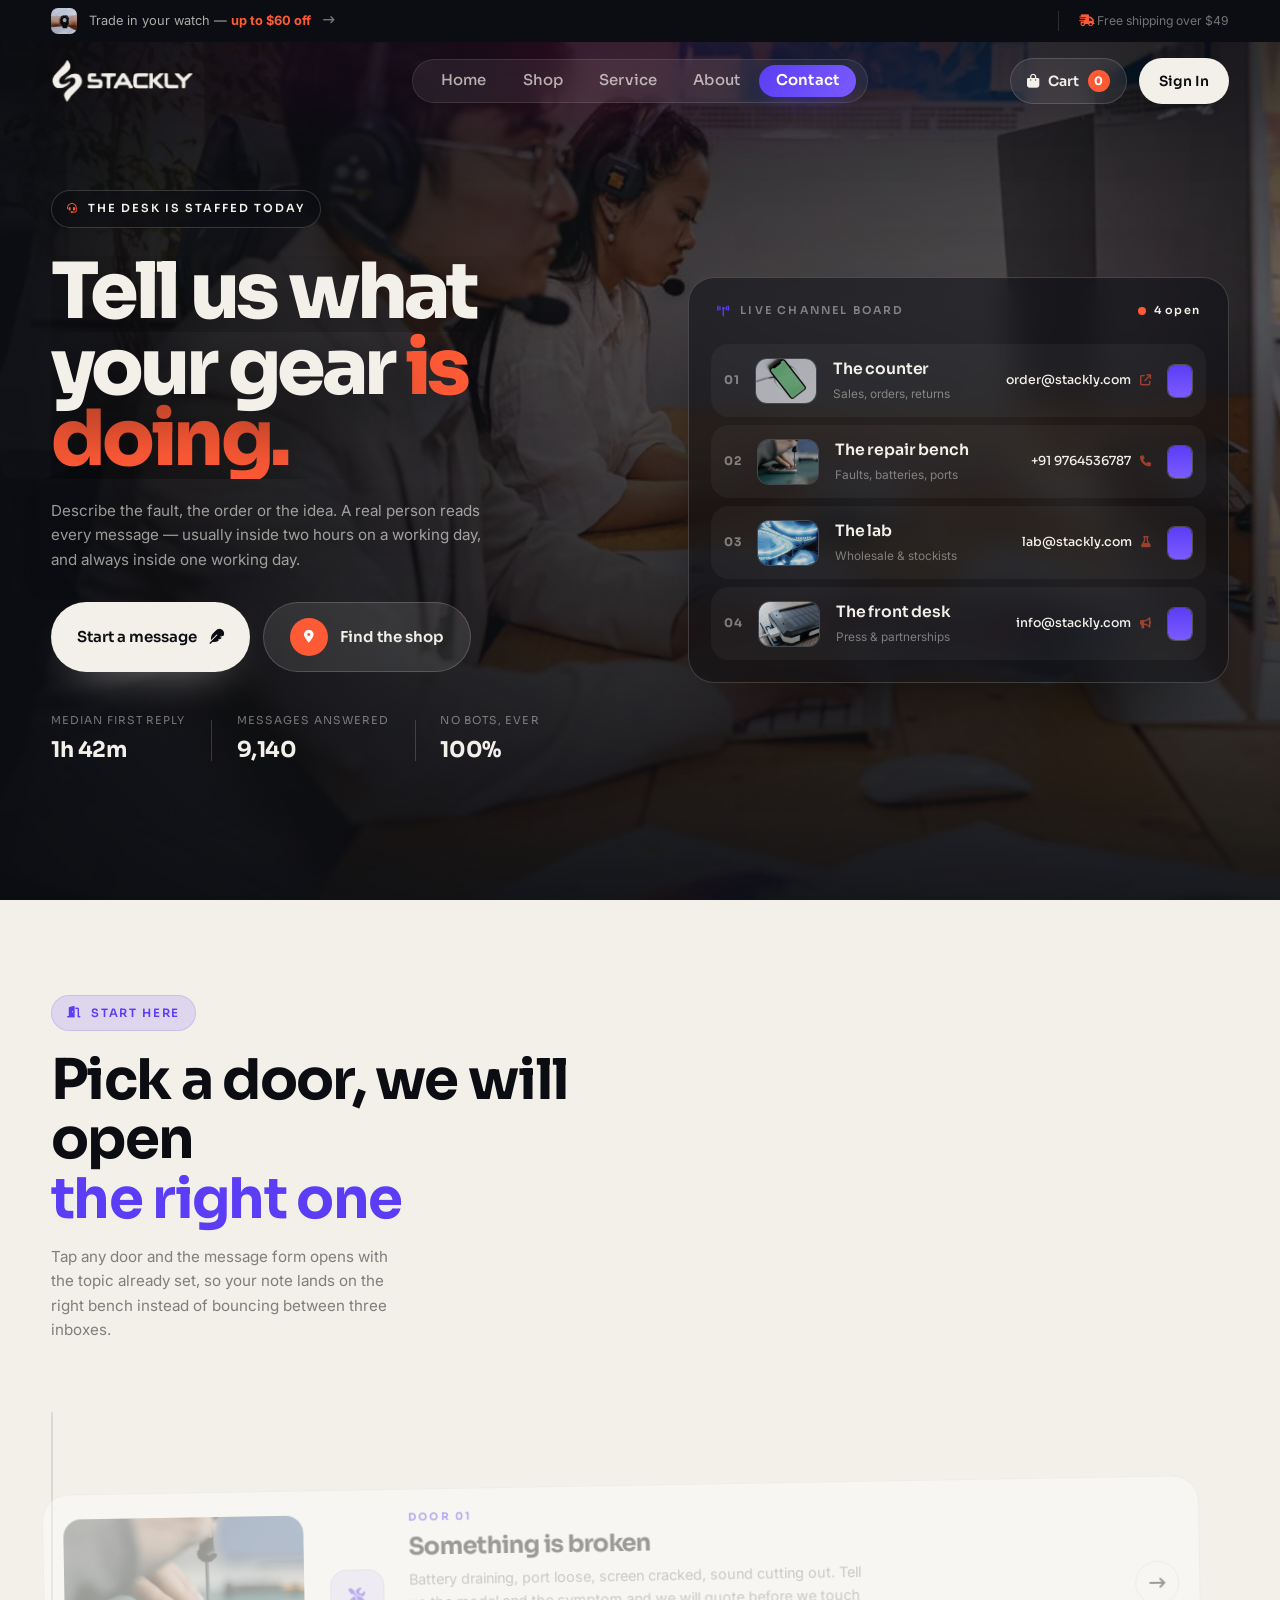
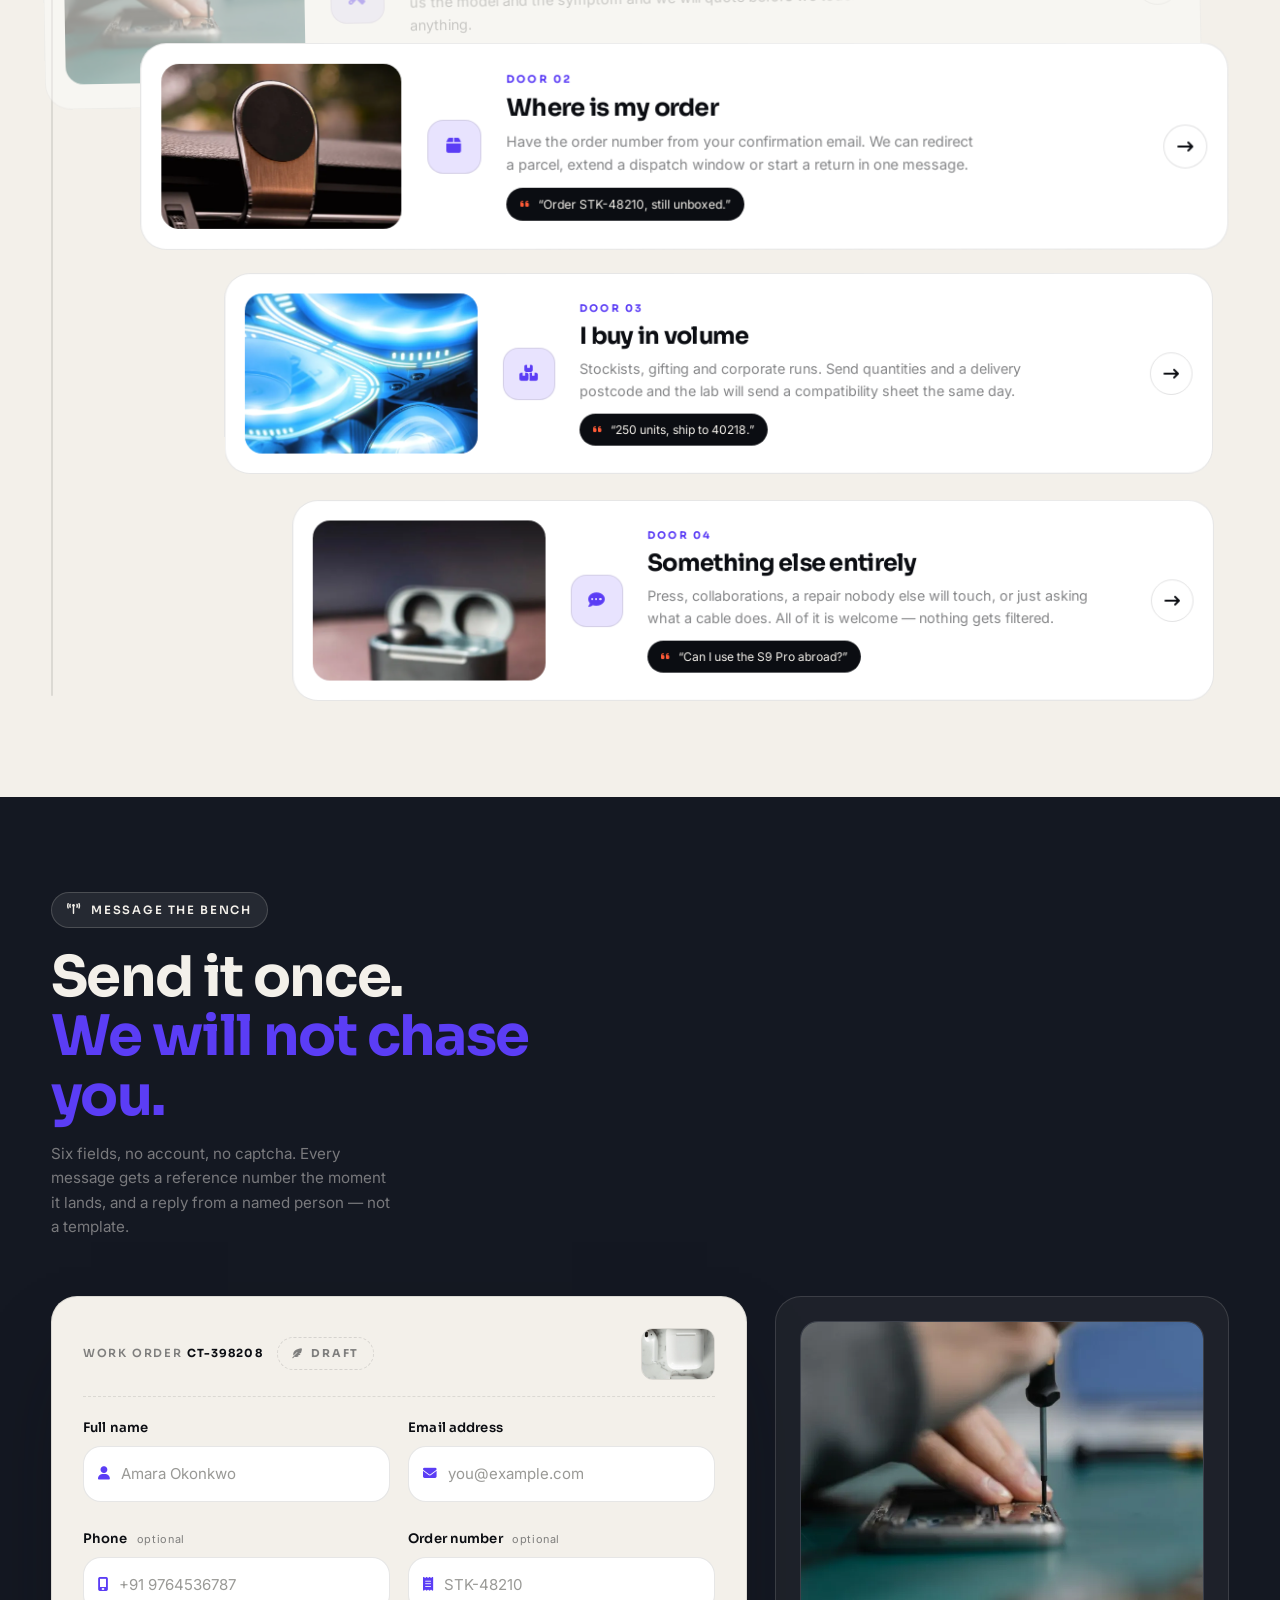
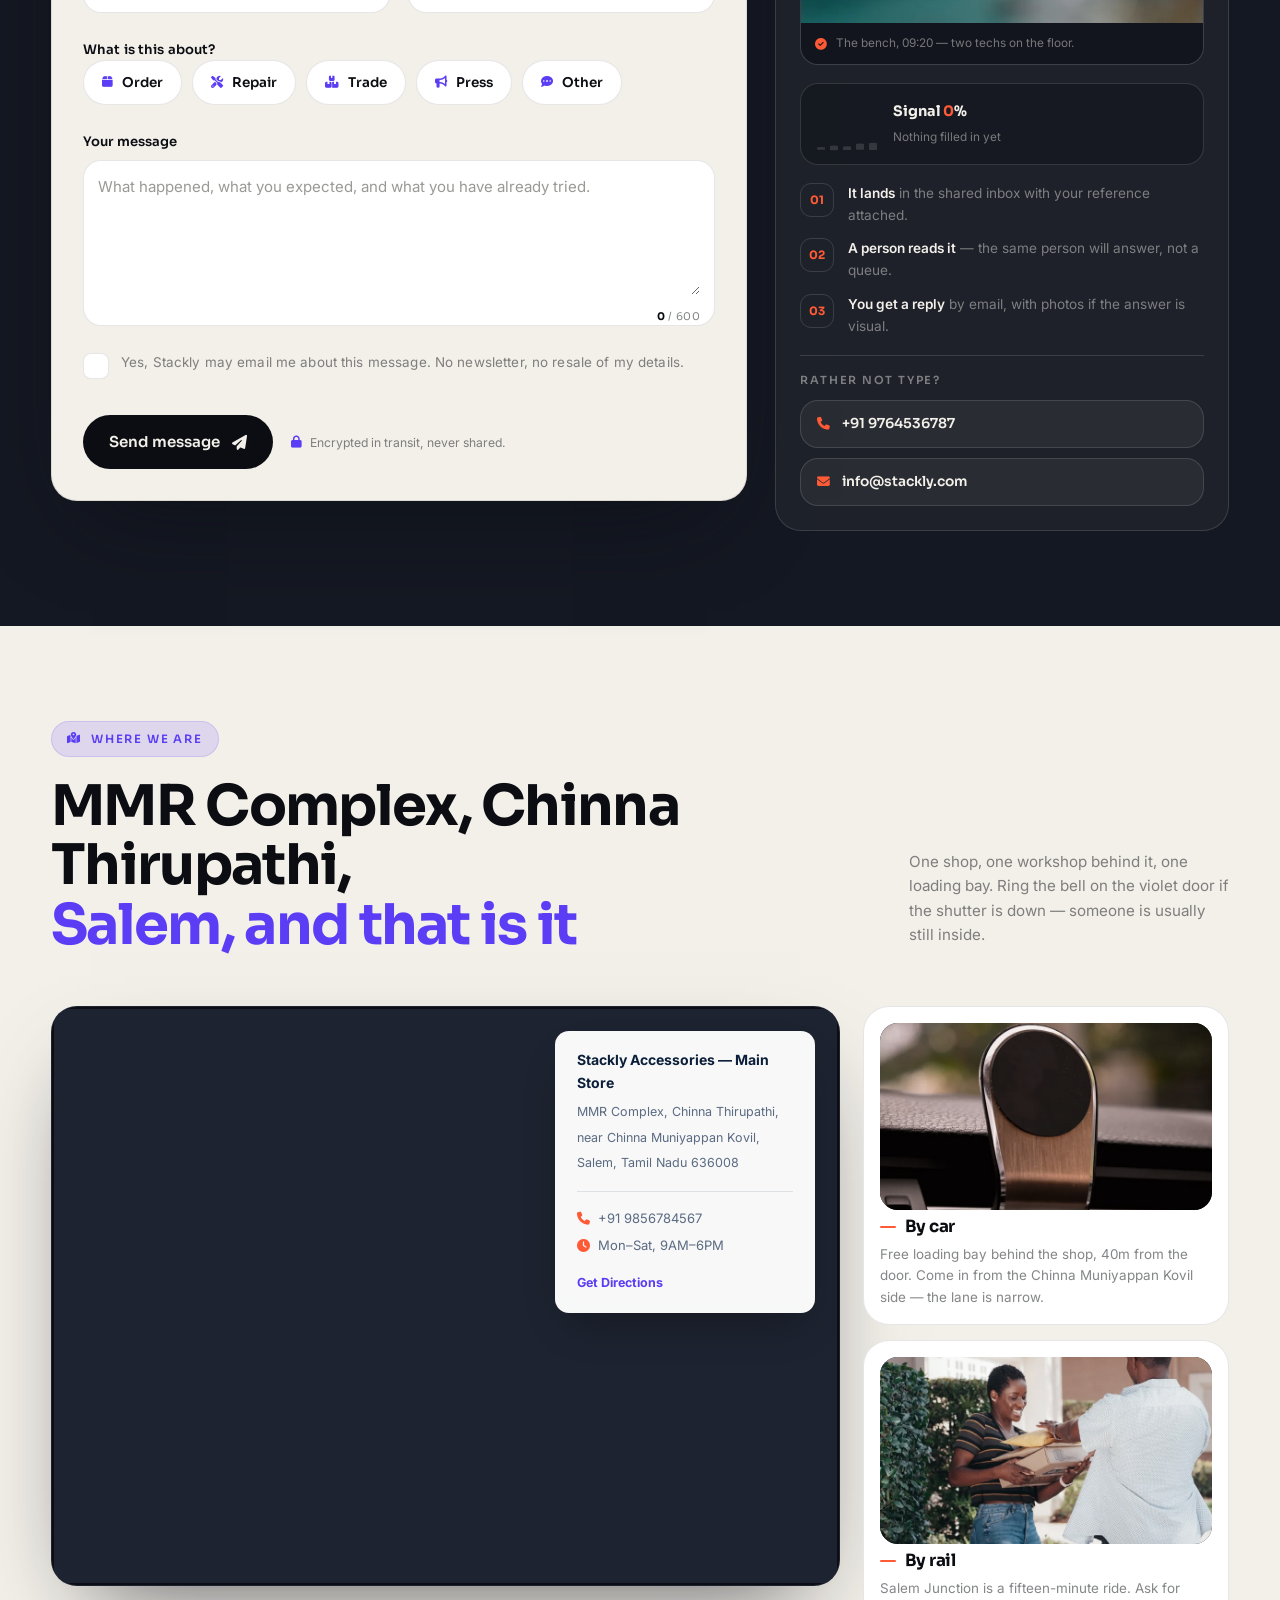
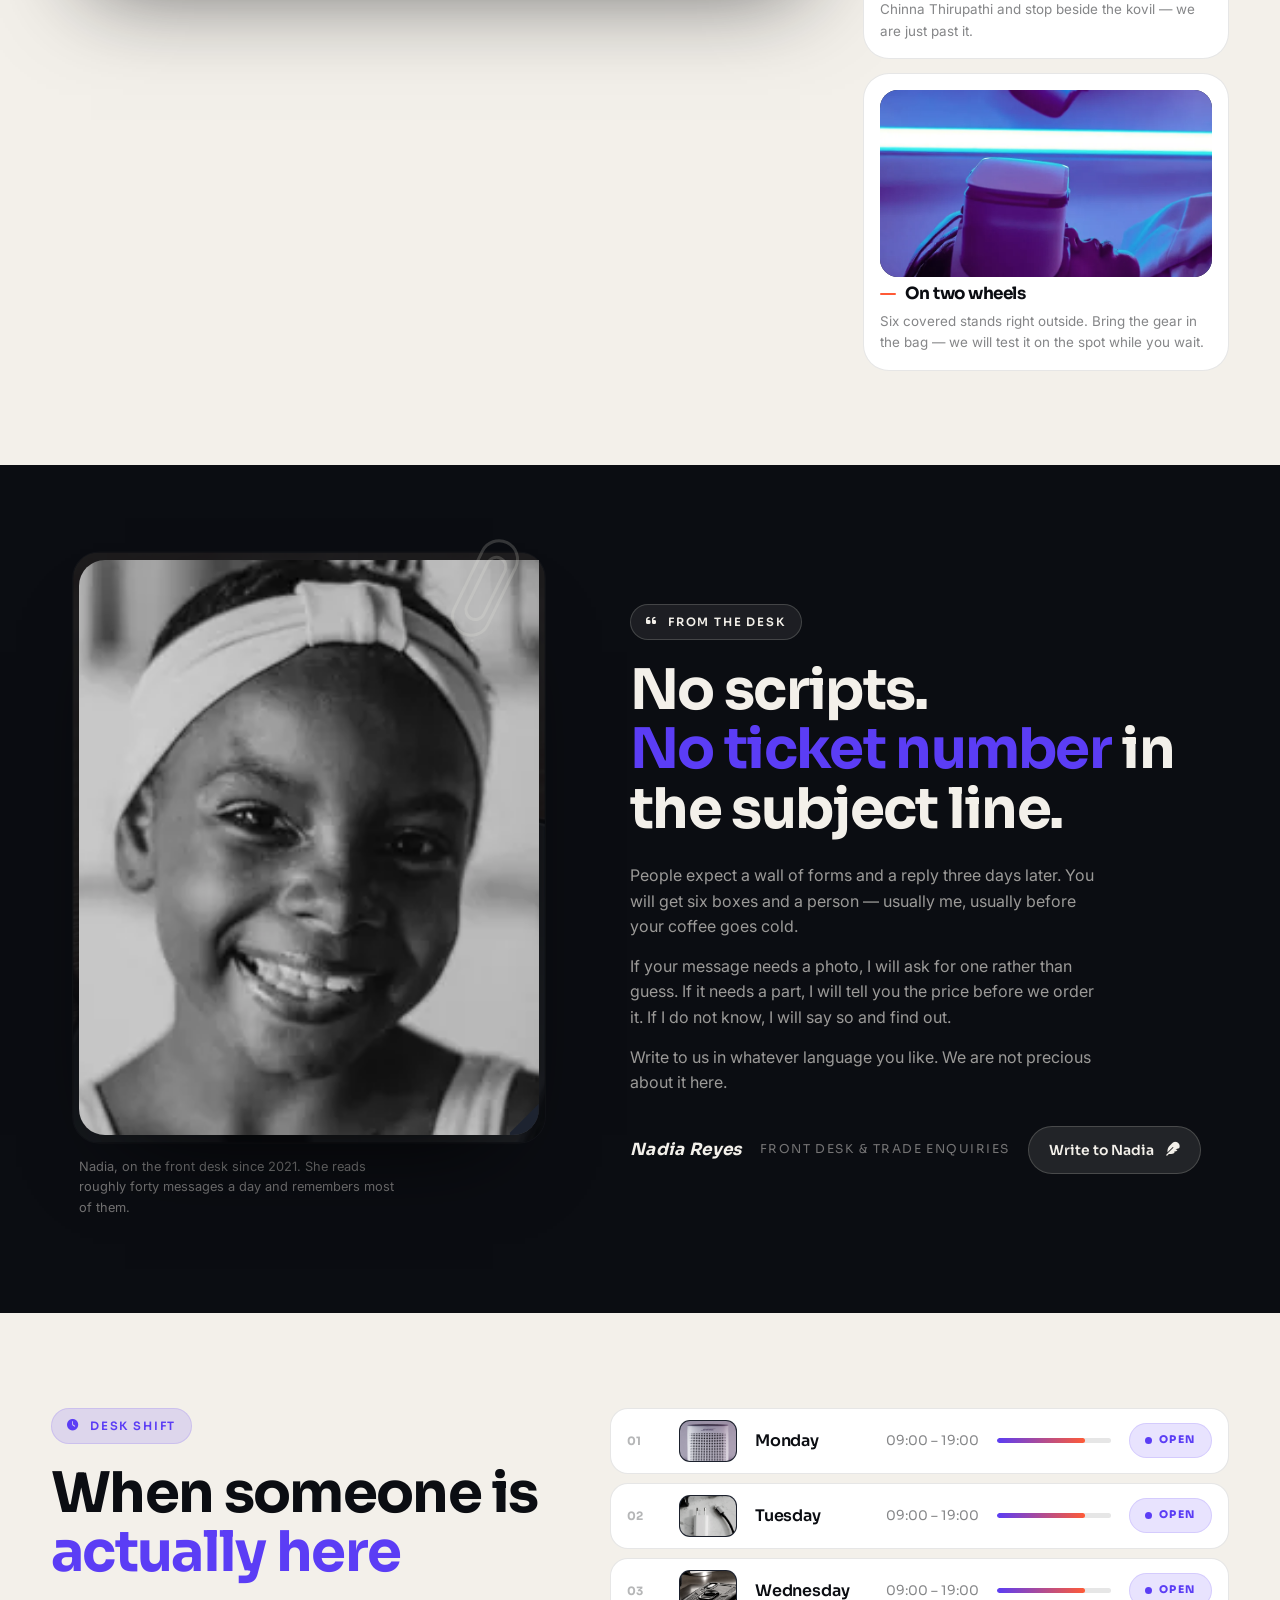
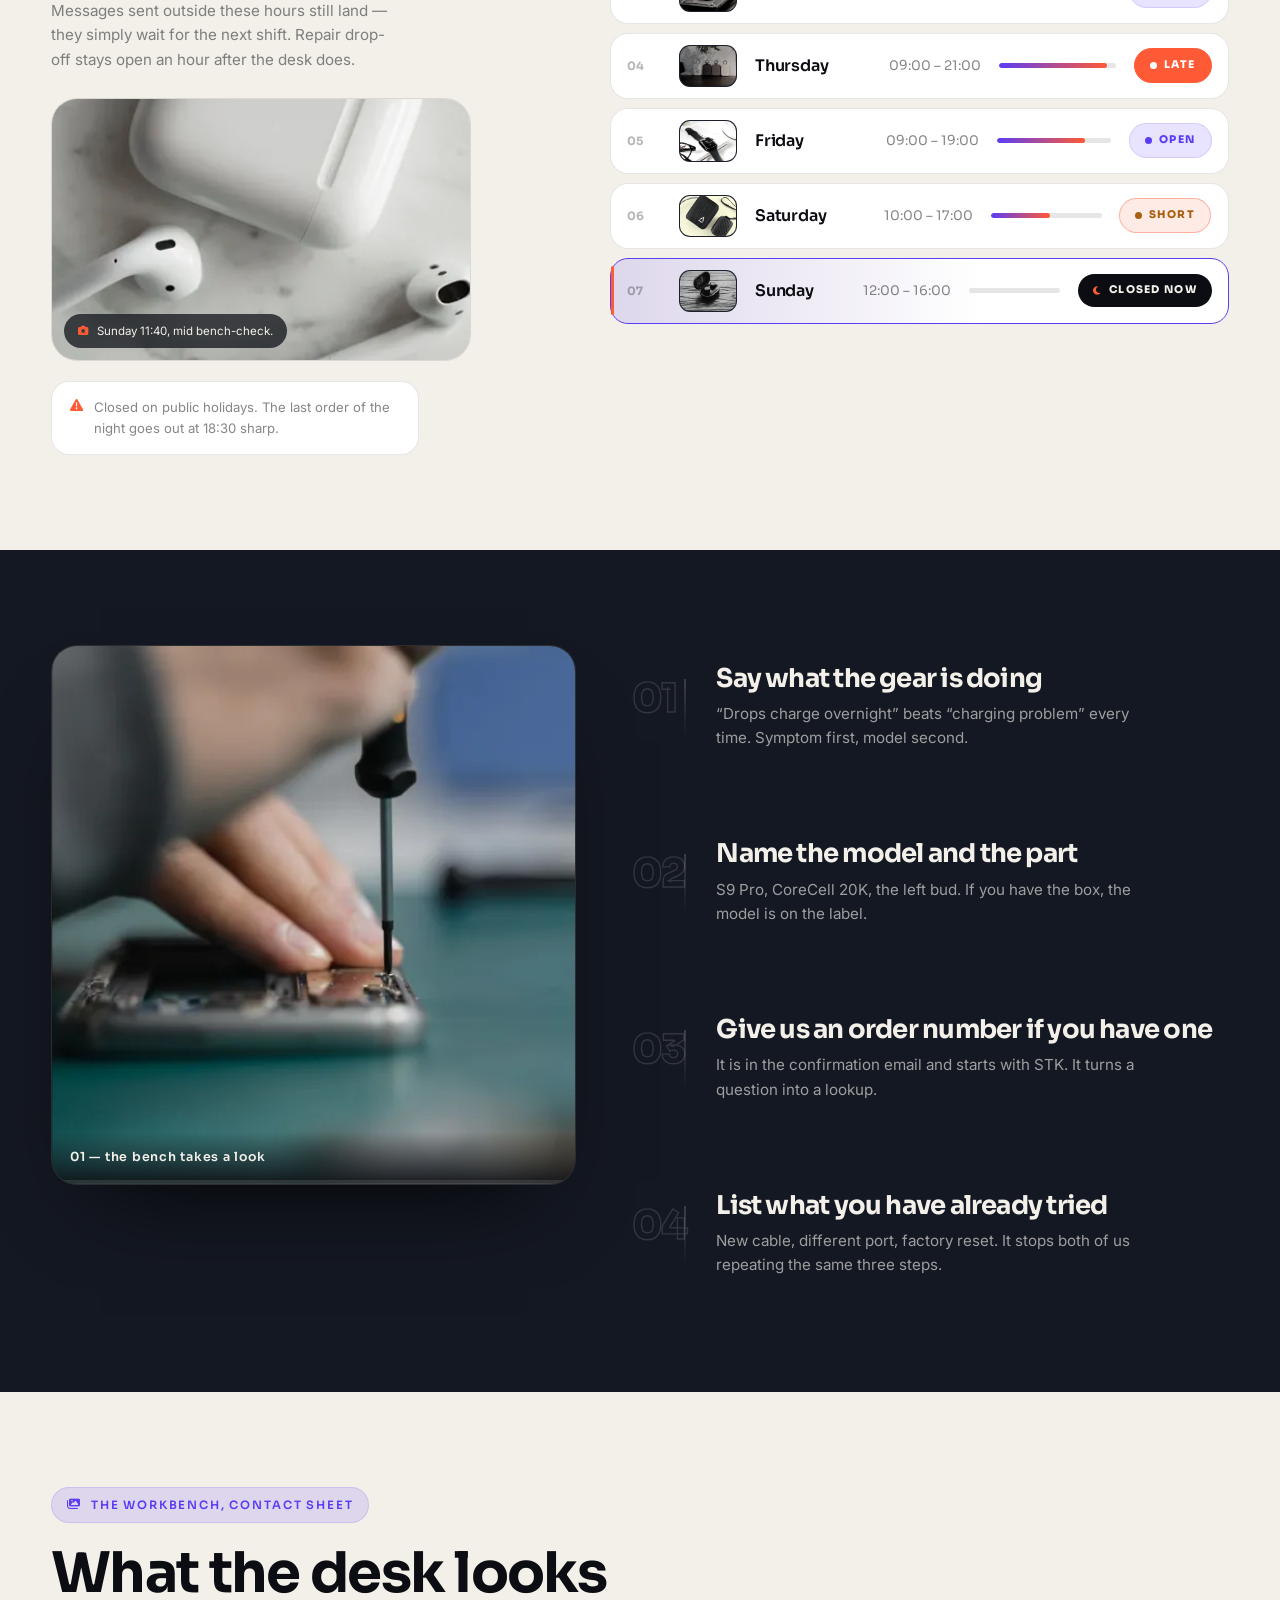
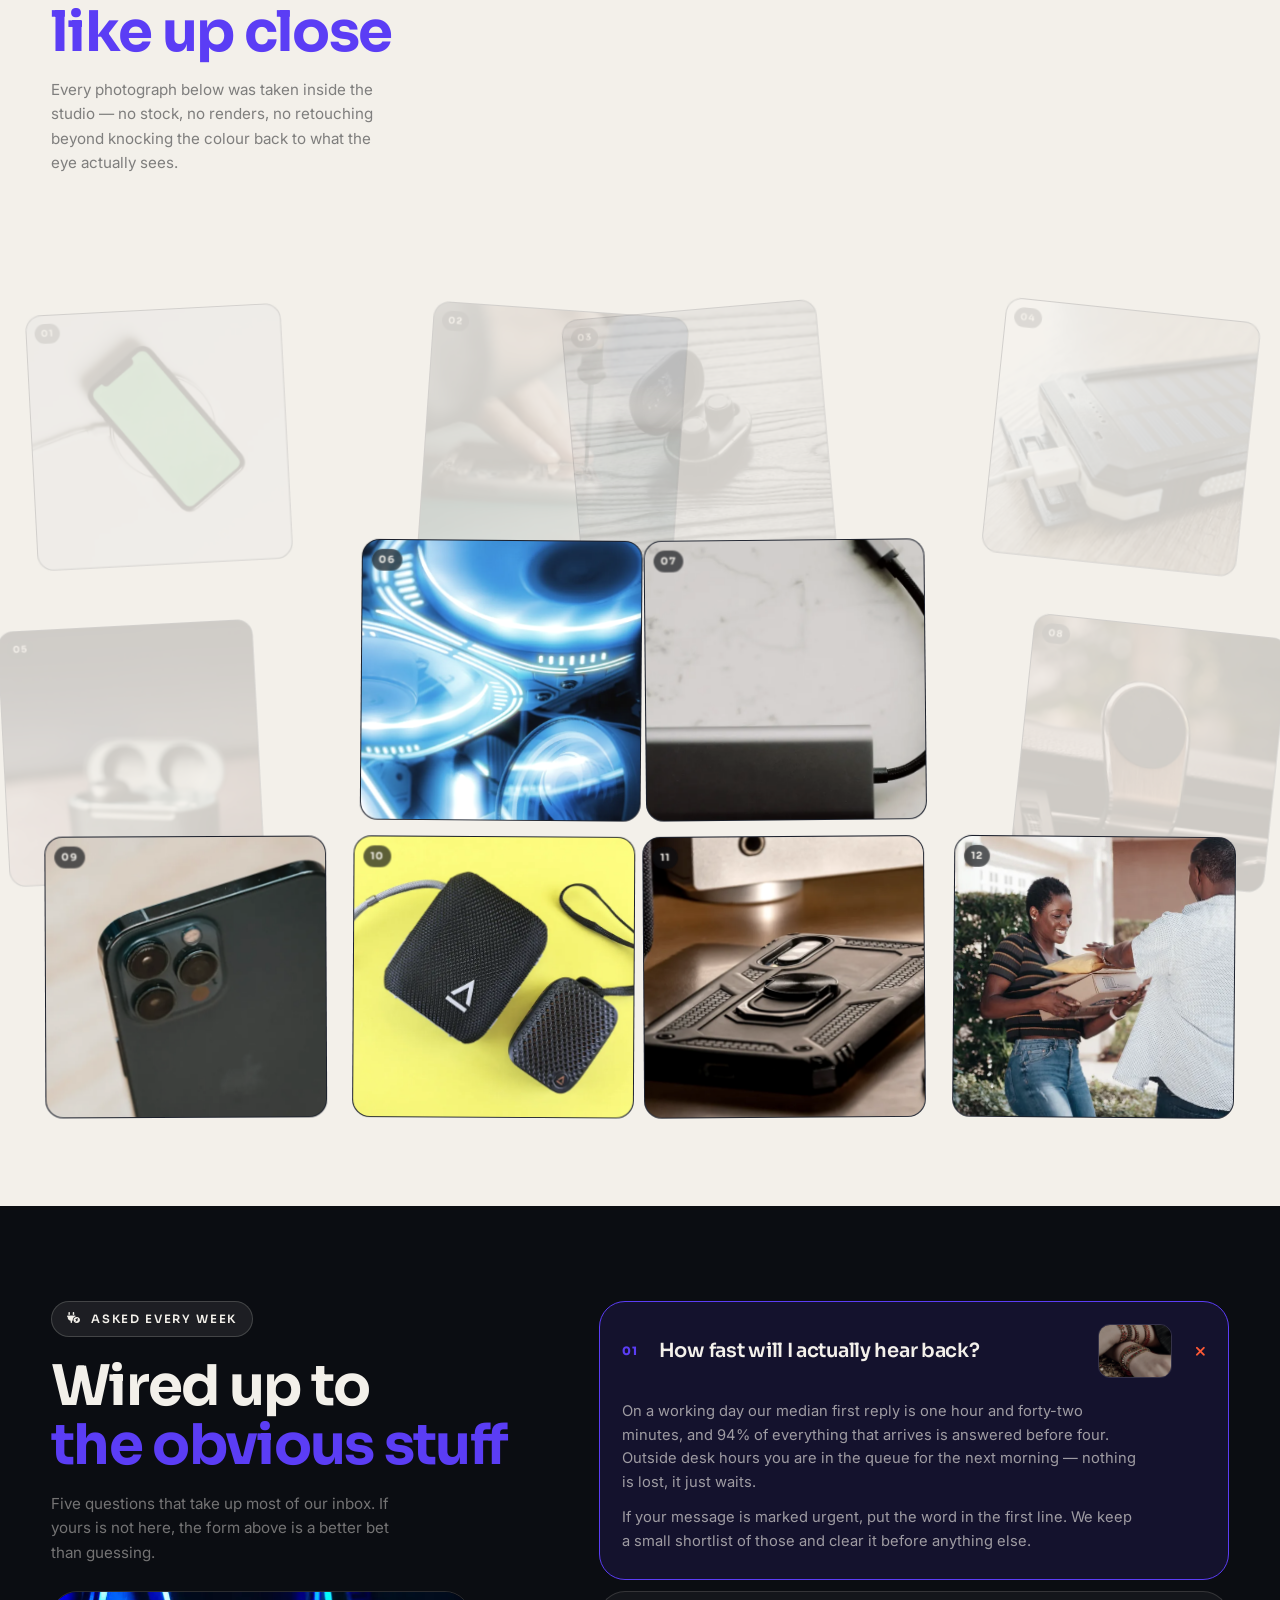
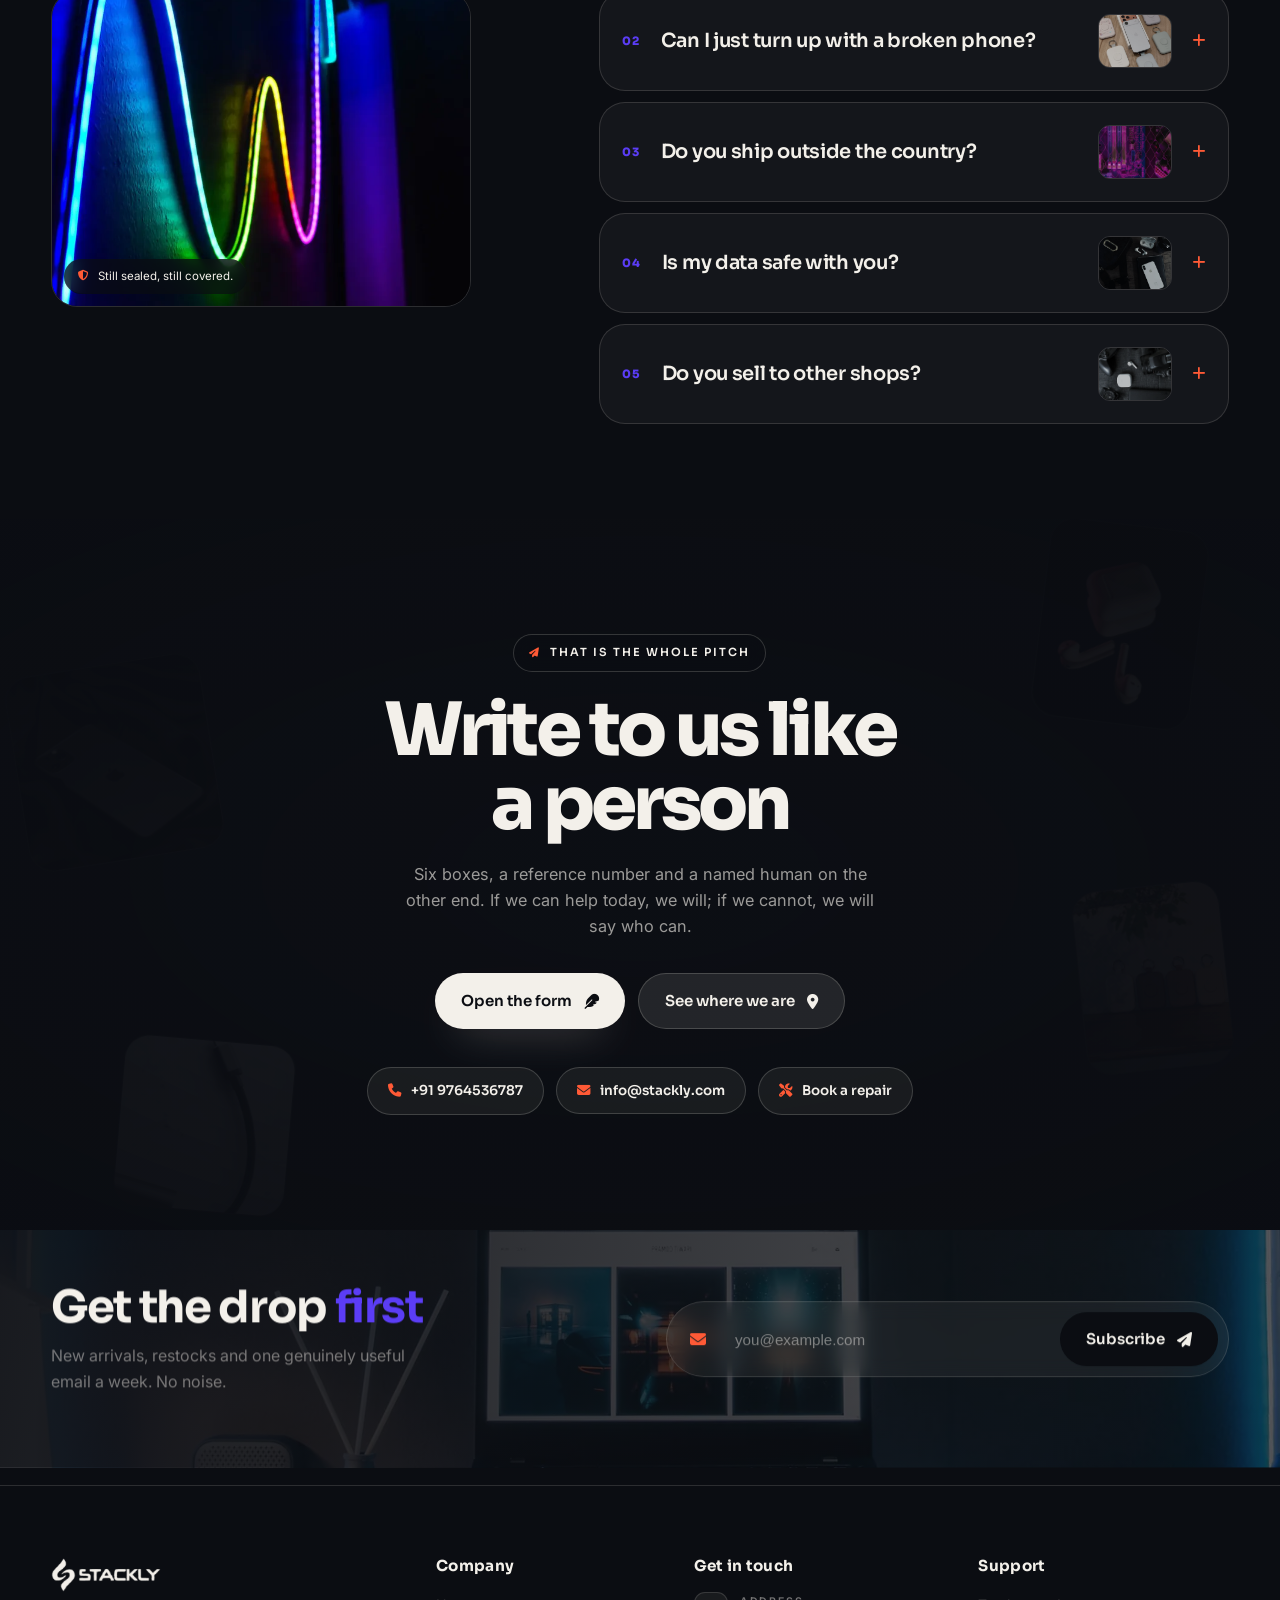
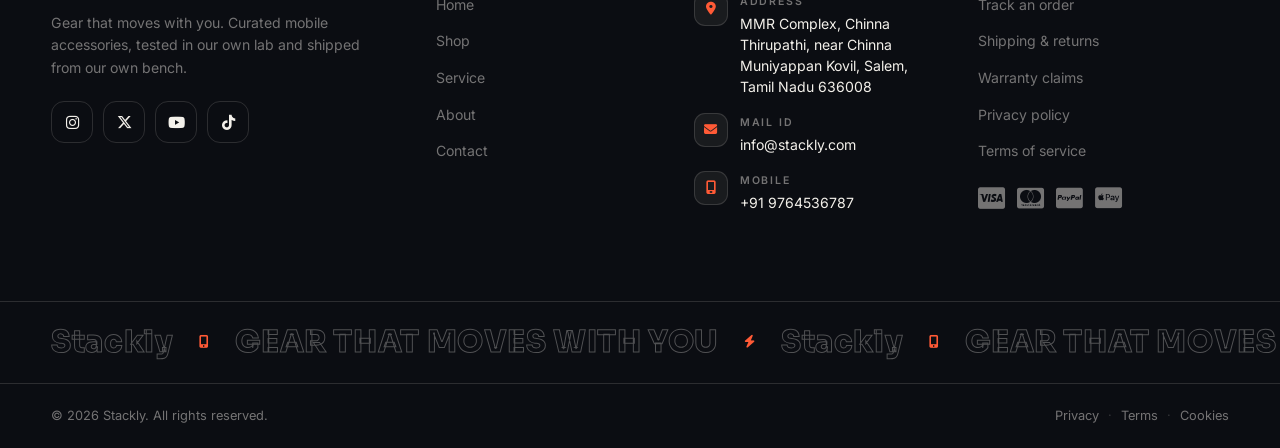
==== commit 9b0343df: "changes updated" ====
--- a/HTML/contact.html
+++ b/HTML/contact.html
@@ -222,7 +222,7 @@
           <b>The counter</b>
           <em>Sales, orders, returns</em>
         </span>
-        <span class="ct-line__val">info@stackly.com<i class="fa-solid fa-arrow-up-right-from-square"></i></span>
+        <span class="ct-line__val">order@stackly.com<i class="fa-solid fa-arrow-up-right-from-square"></i></span>
         <span class="ct-line__flap" aria-hidden="true"><i></i></span>
       </a>
 
@@ -244,7 +244,7 @@
           <b>The lab</b>
           <em>Wholesale &amp; stockists</em>
         </span>
-        <span class="ct-line__val">info@stackly.com<i class="fa-solid fa-flask"></i></span>
+        <span class="ct-line__val">lab@stackly.com<i class="fa-solid fa-flask"></i></span>
         <span class="ct-line__flap" aria-hidden="true"><i></i></span>
       </a>
 
@@ -545,6 +545,16 @@
       <div class="ct-map__frame" id="ctMapFrame">
         <span class="ct-map__edge" aria-hidden="true"><i></i><i></i><i></i><i></i></span>
         <iframe src="https://www.google.com/maps?q=MMR%20Complex%2C%20Chinna%20Thirupathi%2C%20near%20Chinna%20Muniyappan%20Kovil%2C%20Salem%2C%20Tamil%20Nadu%20636008&output=embed" width="600" height="450" style="border:0;" allowfullscreen="" loading="lazy" referrerpolicy="strict-origin-when-cross-origin" title="Stackly store location on Google Maps"></iframe>
+
+        <div class="ct-map__card">
+          <strong>Stackly Accessories — Main Store</strong>
+          <span>MMR Complex, Chinna Thirupathi, near Chinna Muniyappan Kovil, Salem, Tamil Nadu 636008</span>
+          <div class="ct-map__card-split">
+            <p><i class="fa-solid fa-phone"></i>+91 9856784567</p>
+            <p><i class="fa-solid fa-clock"></i>Mon–Sat, 9AM–6PM</p>
+          </div>
+          <a href="404.html" rel="noopener">Get Directions</a>
+        </div>
       </div>
 
       <aside class="ct-map__side">
--- a/CSS/contact.css
+++ b/CSS/contact.css
@@ -481,6 +481,24 @@
 .ct-map__edge i:nth-child(2){right:0;top:0;width:2px;height:100%;transform:scaleY(0);transform-origin:top}
 .ct-map__edge i:nth-child(3){left:0;bottom:0;width:100%;height:2px;transform:scaleX(0);transform-origin:right}
 .ct-map__edge i:nth-child(4){left:0;top:0;width:2px;height:100%;transform:scaleY(0);transform-origin:bottom}
+/* the address card floating in the map's top corner — the reference theme's
+   .map-info-card: white 97% + blur, 14px radius, 18/22px padding, 260px max,
+   14px title, 12.5px muted address, hairline divider, theme-coral icons and
+   a theme-violet directions link */
+.ct-map__card{
+  position:absolute;top:24px;right:24px;z-index:3;
+  max-width:260px;padding:18px 22px;border-radius:14px;
+  background:rgba(255,255,255,.97);
+  -webkit-backdrop-filter:blur(8px);backdrop-filter:blur(8px);
+  box-shadow:0 20px 40px -14px rgba(0,0,0,.3);
+}
+.ct-map__card strong{display:block;font-size:14px;color:#0B1F3A;margin-bottom:4px}
+.ct-map__card>span{font-size:12.5px;color:#5b6b82}
+.ct-map__card-split{margin-top:16px;padding-top:16px;border-top:1px solid rgba(11,31,58,.1)}
+.ct-map__card-split p{font-size:13px;line-height:1.65;color:#5b6b82;margin-bottom:6px}
+.ct-map__card-split p:last-child{margin-bottom:0}
+.ct-map__card-split i{color:var(--coral);margin-right:8px}
+.ct-map__card>a{display:inline-block;margin-top:16px;color:var(--violet);font-size:12.5px;font-weight:700}
 .ct-map__side{display:grid;gap:14px}
 .ct-way{
   display:grid;gap:8px;padding:16px;border-radius:var(--r-l);
@@ -823,6 +841,8 @@
   /* the frame keeps its own shadow, so with the row gap gone the map's
      lower edge and its halo landed on the first card underneath it */
   .ct-map__grid{gap:clamp(14px,4.5vw,20px)}
+  /* the corner card tucks in and never grows past the frame on a narrow screen */
+  .ct-map__card{top:12px;right:12px;max-width:min(260px,calc(100% - 24px))}
   .ct-map__side{grid-template-columns:1fr;gap:12px}
   .ct-map__head{gap:18px}
   .ct-formbox__foot{gap:12px}
--- a/CSS/contact.css
+++ b/CSS/contact.css
@@ -481,6 +481,24 @@
 .ct-map__edge i:nth-child(2){right:0;top:0;width:2px;height:100%;transform:scaleY(0);transform-origin:top}
 .ct-map__edge i:nth-child(3){left:0;bottom:0;width:100%;height:2px;transform:scaleX(0);transform-origin:right}
 .ct-map__edge i:nth-child(4){left:0;top:0;width:2px;height:100%;transform:scaleY(0);transform-origin:bottom}
+/* the address card floating in the map's top corner — the reference theme's
+   .map-info-card: white 97% + blur, 14px radius, 18/22px padding, 260px max,
+   14px title, 12.5px muted address, hairline divider, theme-coral icons and
+   a theme-violet directions link */
+.ct-map__card{
+  position:absolute;top:24px;right:24px;z-index:3;
+  max-width:260px;padding:18px 22px;border-radius:14px;
+  background:rgba(255,255,255,.97);
+  -webkit-backdrop-filter:blur(8px);backdrop-filter:blur(8px);
+  box-shadow:0 20px 40px -14px rgba(0,0,0,.3);
+}
+.ct-map__card strong{display:block;font-size:14px;color:#0B1F3A;margin-bottom:4px}
+.ct-map__card>span{font-size:12.5px;color:#5b6b82}
+.ct-map__card-split{margin-top:16px;padding-top:16px;border-top:1px solid rgba(11,31,58,.1)}
+.ct-map__card-split p{font-size:13px;line-height:1.65;color:#5b6b82;margin-bottom:6px}
+.ct-map__card-split p:last-child{margin-bottom:0}
+.ct-map__card-split i{color:var(--coral);margin-right:8px}
+.ct-map__card>a{display:inline-block;margin-top:16px;color:var(--violet);font-size:12.5px;font-weight:700}
 .ct-map__side{display:grid;gap:14px}
 .ct-way{
   display:grid;gap:8px;padding:16px;border-radius:var(--r-l);
@@ -823,6 +841,8 @@
   /* the frame keeps its own shadow, so with the row gap gone the map's
      lower edge and its halo landed on the first card underneath it */
   .ct-map__grid{gap:clamp(14px,4.5vw,20px)}
+  /* the corner card tucks in and never grows past the frame on a narrow screen */
+  .ct-map__card{top:12px;right:12px;max-width:min(260px,calc(100% - 24px))}
   .ct-map__side{grid-template-columns:1fr;gap:12px}
   .ct-map__head{gap:18px}
   .ct-formbox__foot{gap:12px}
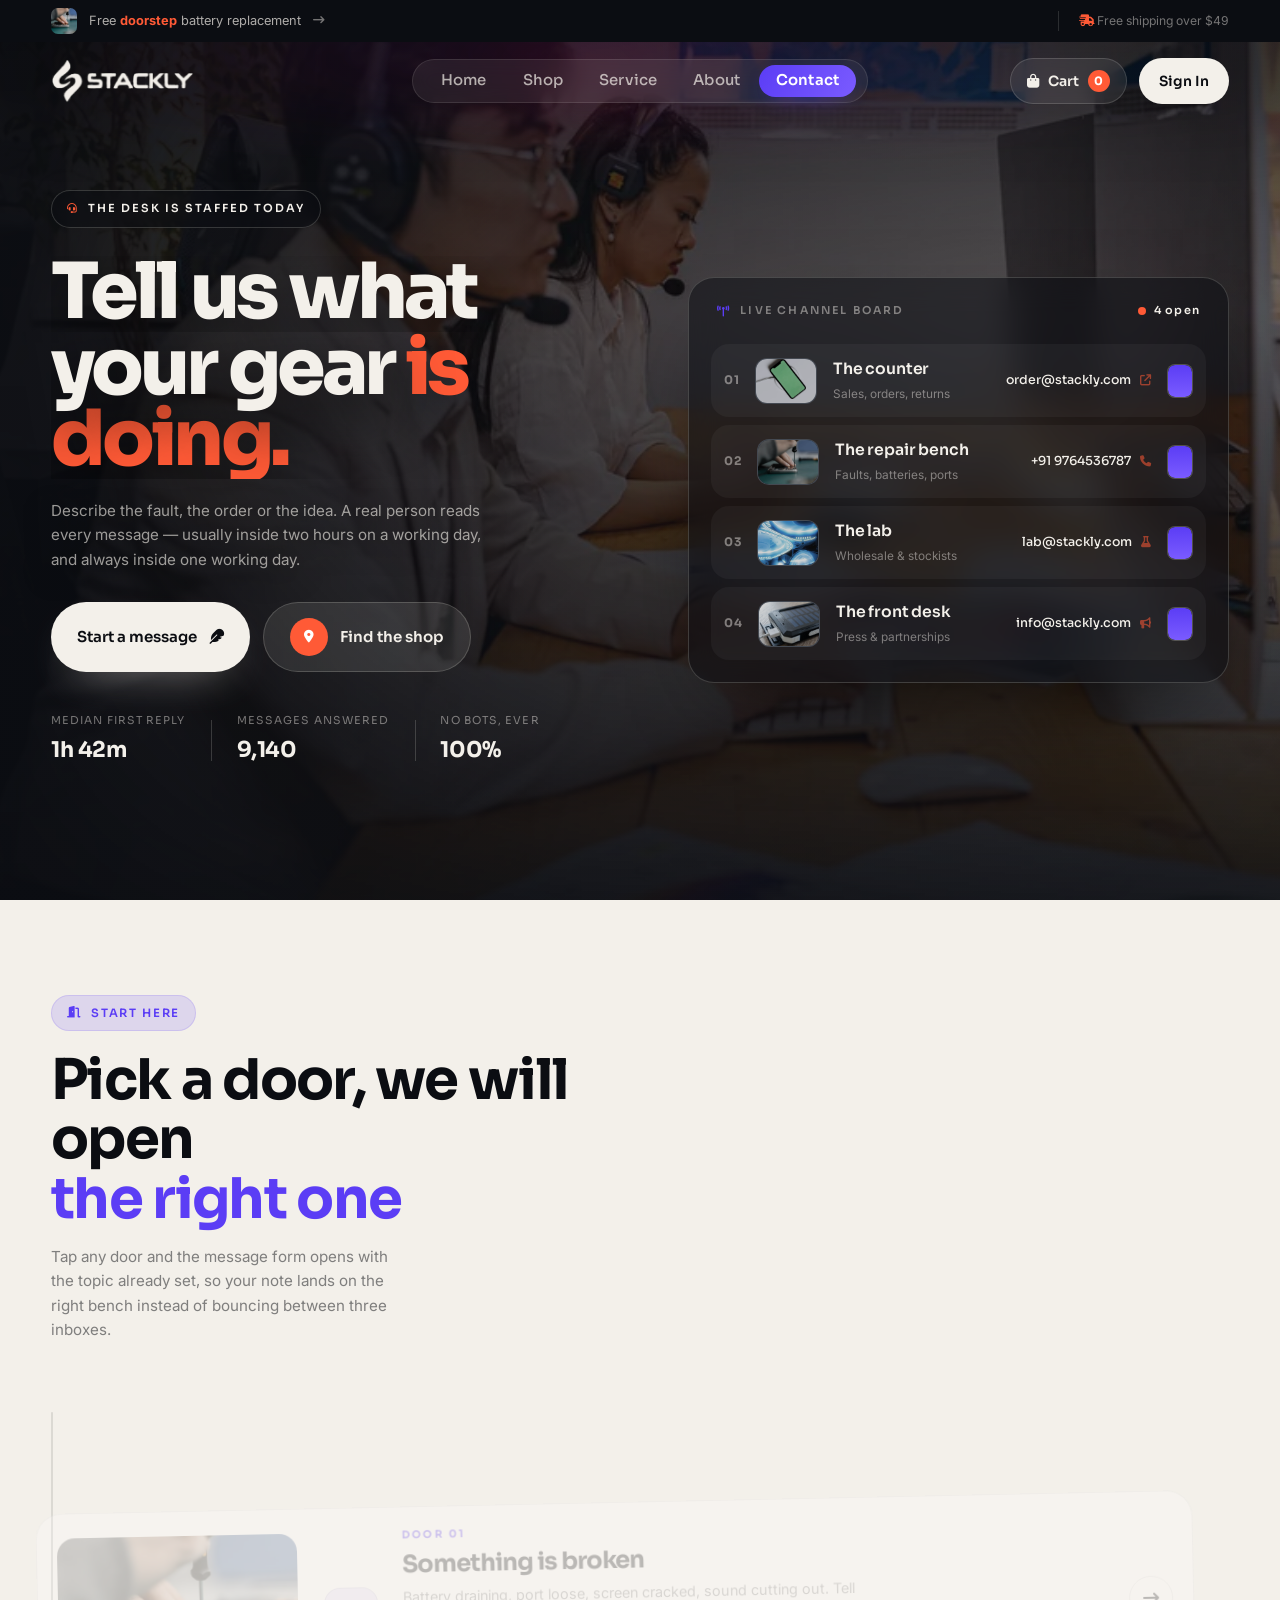
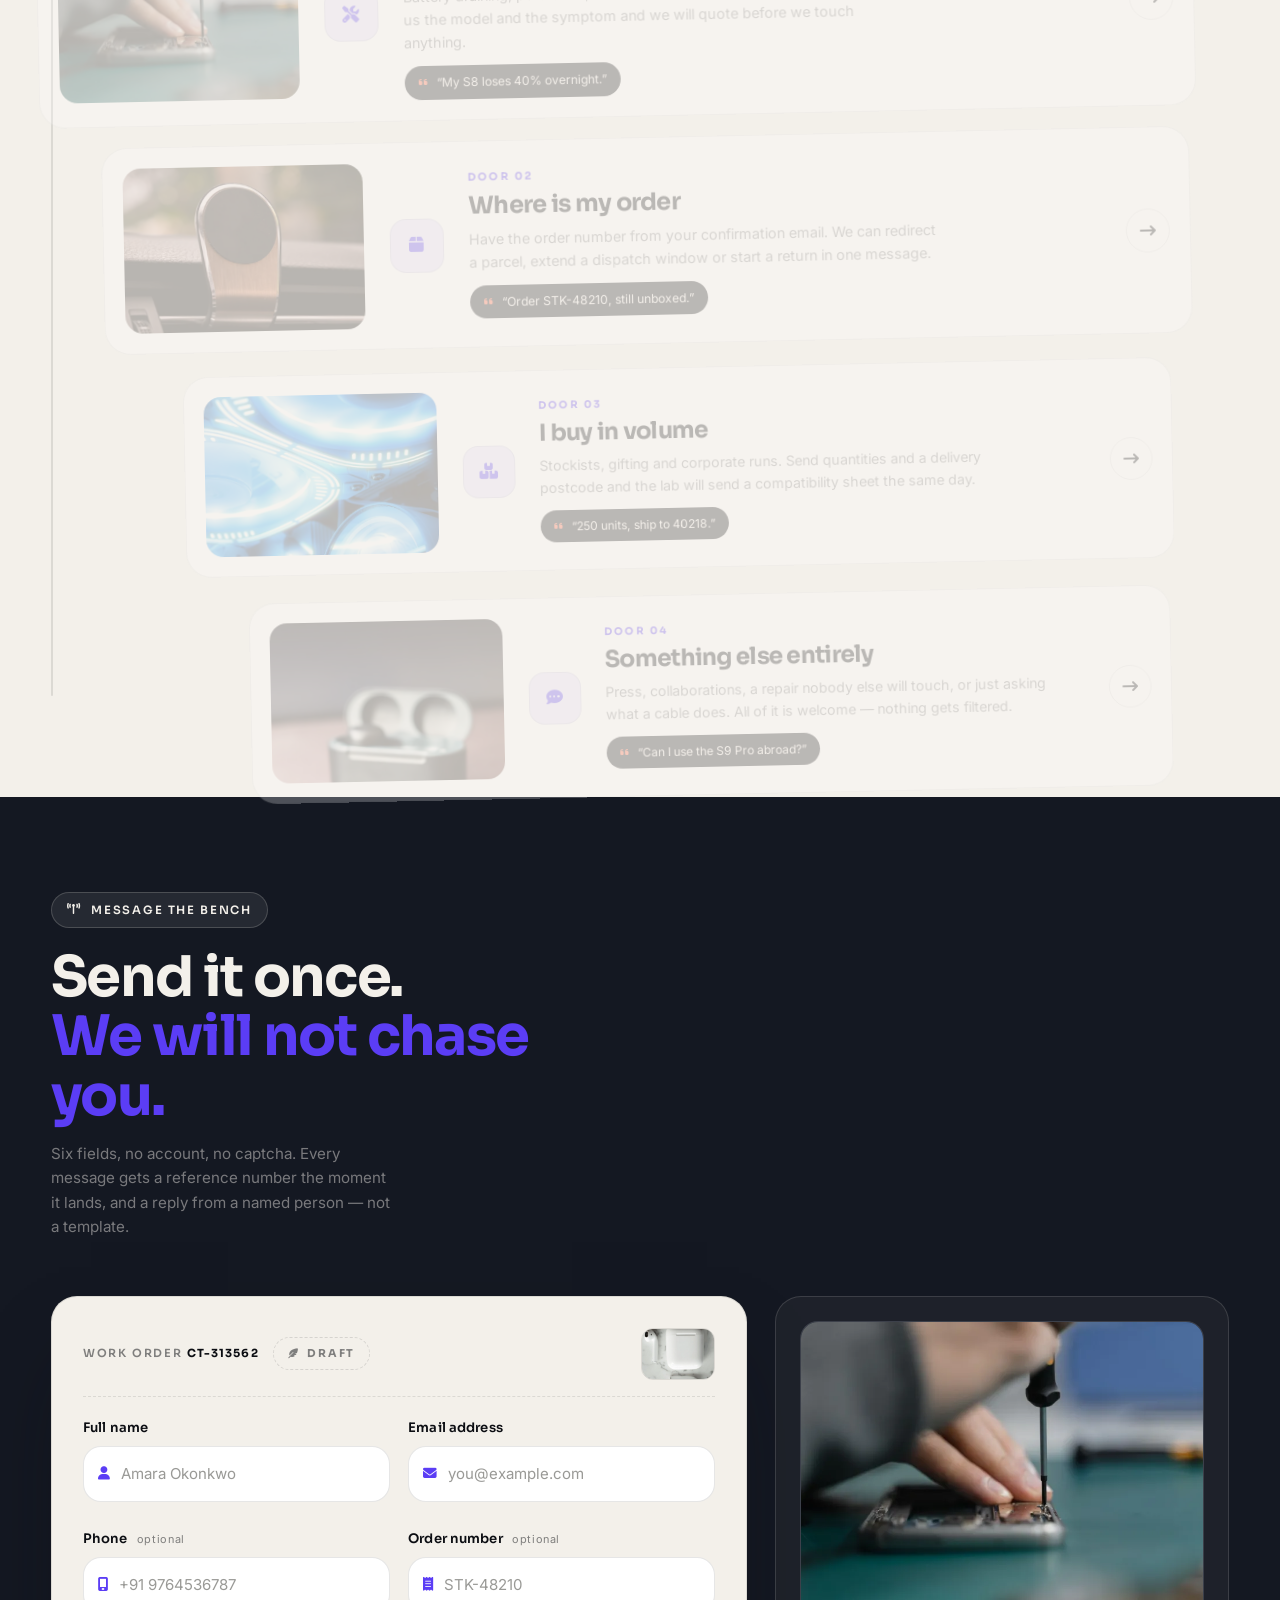
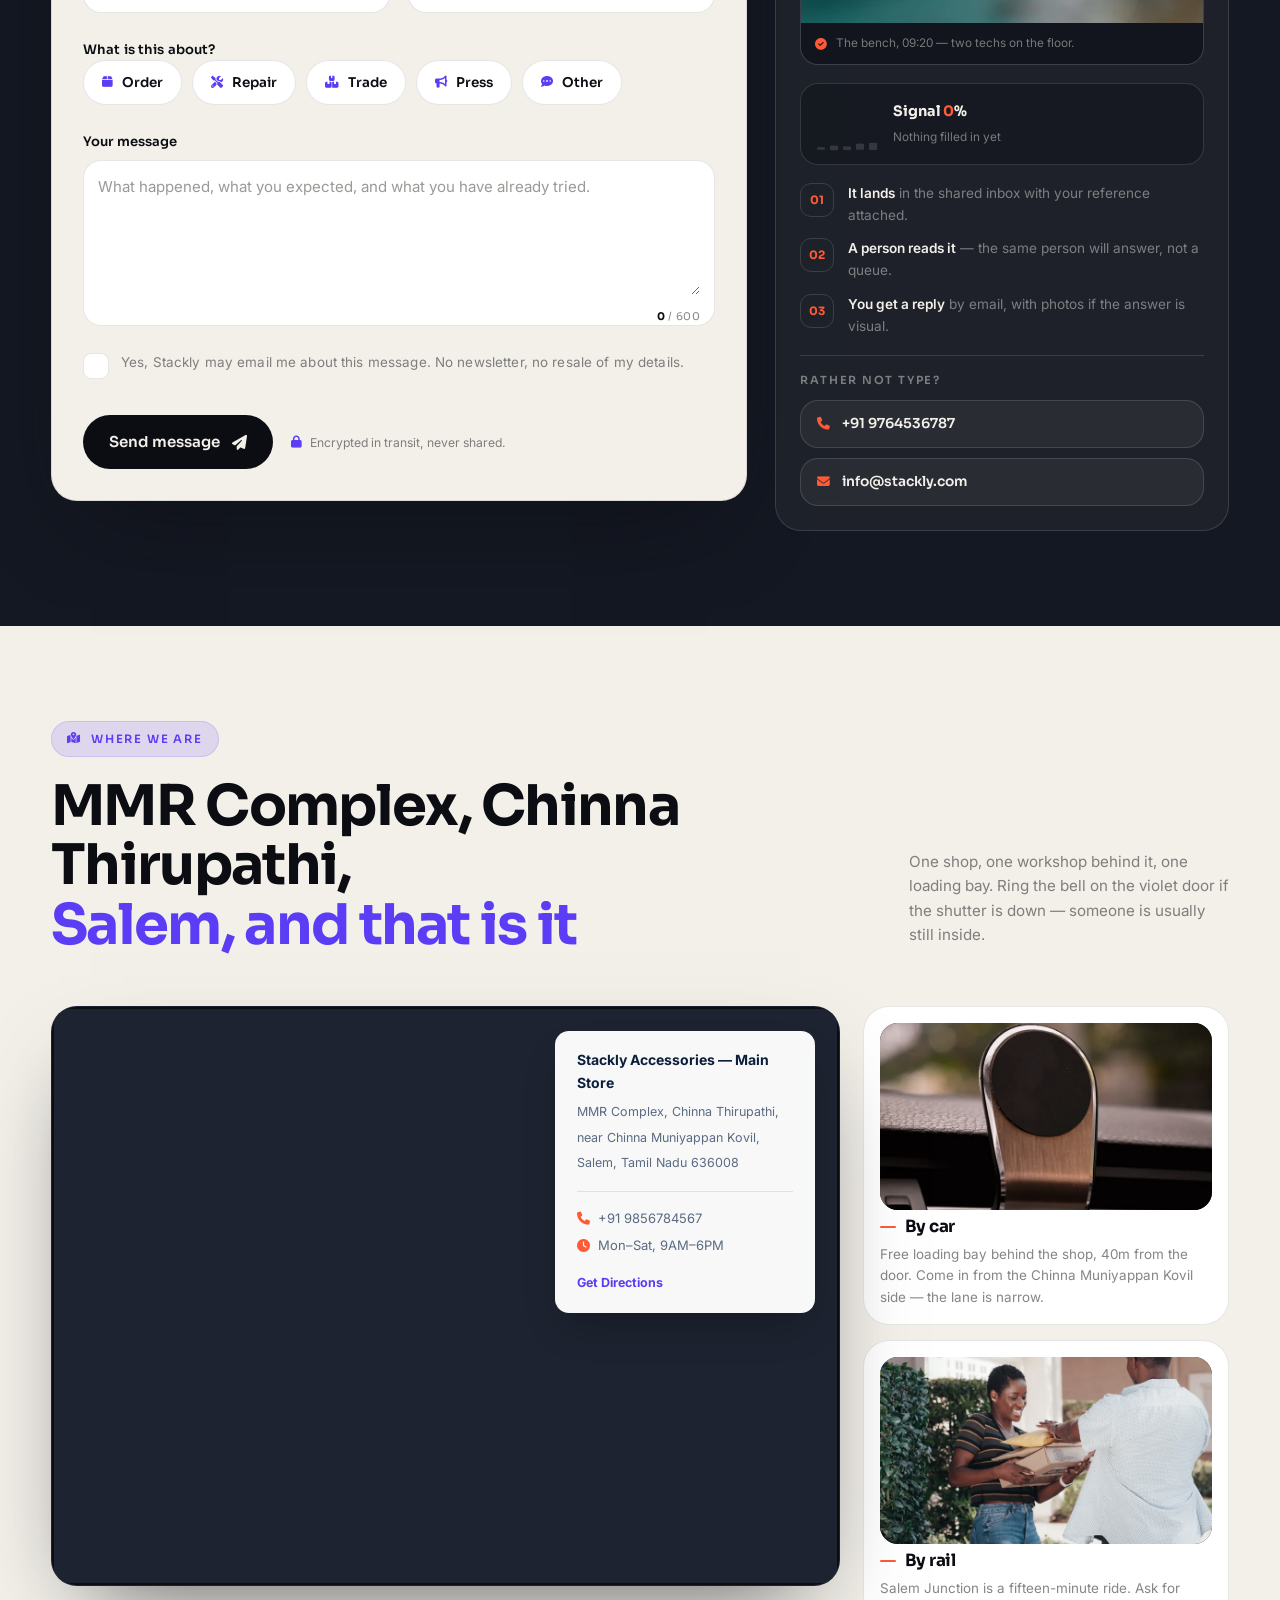
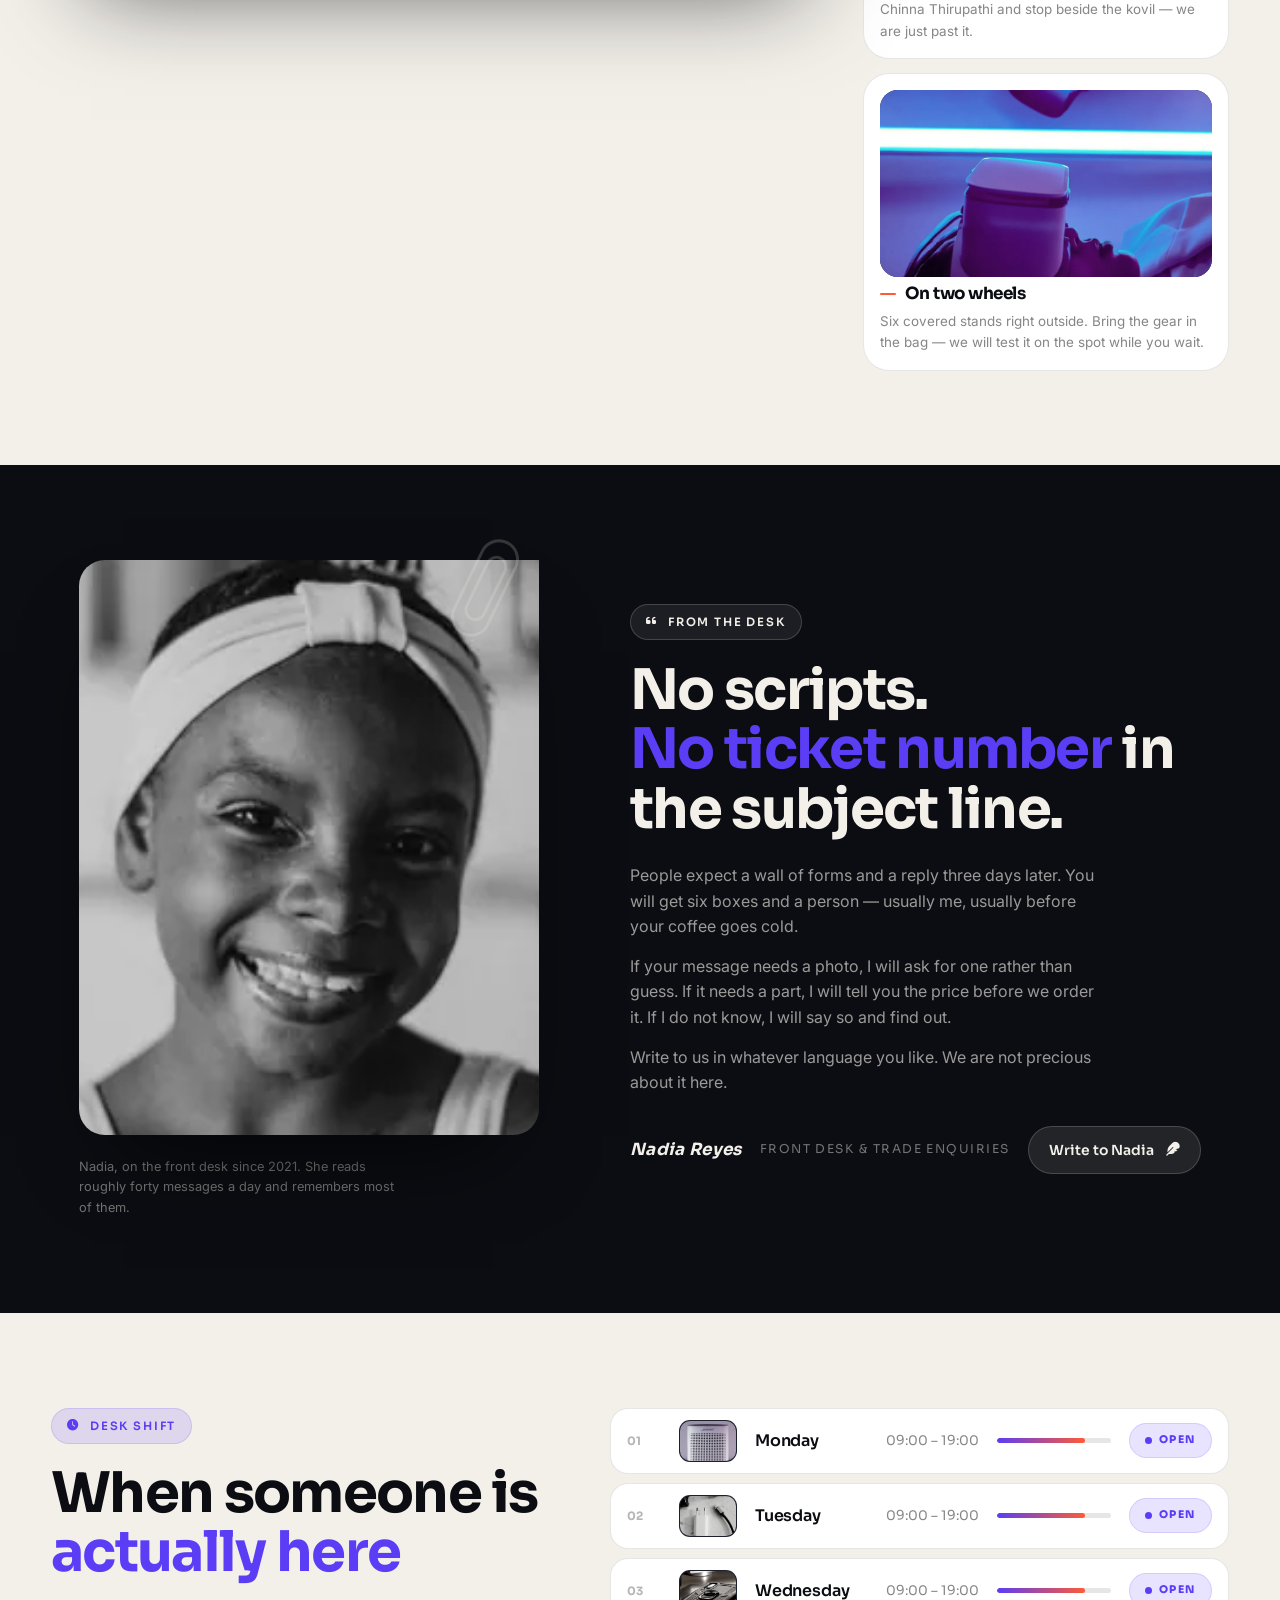
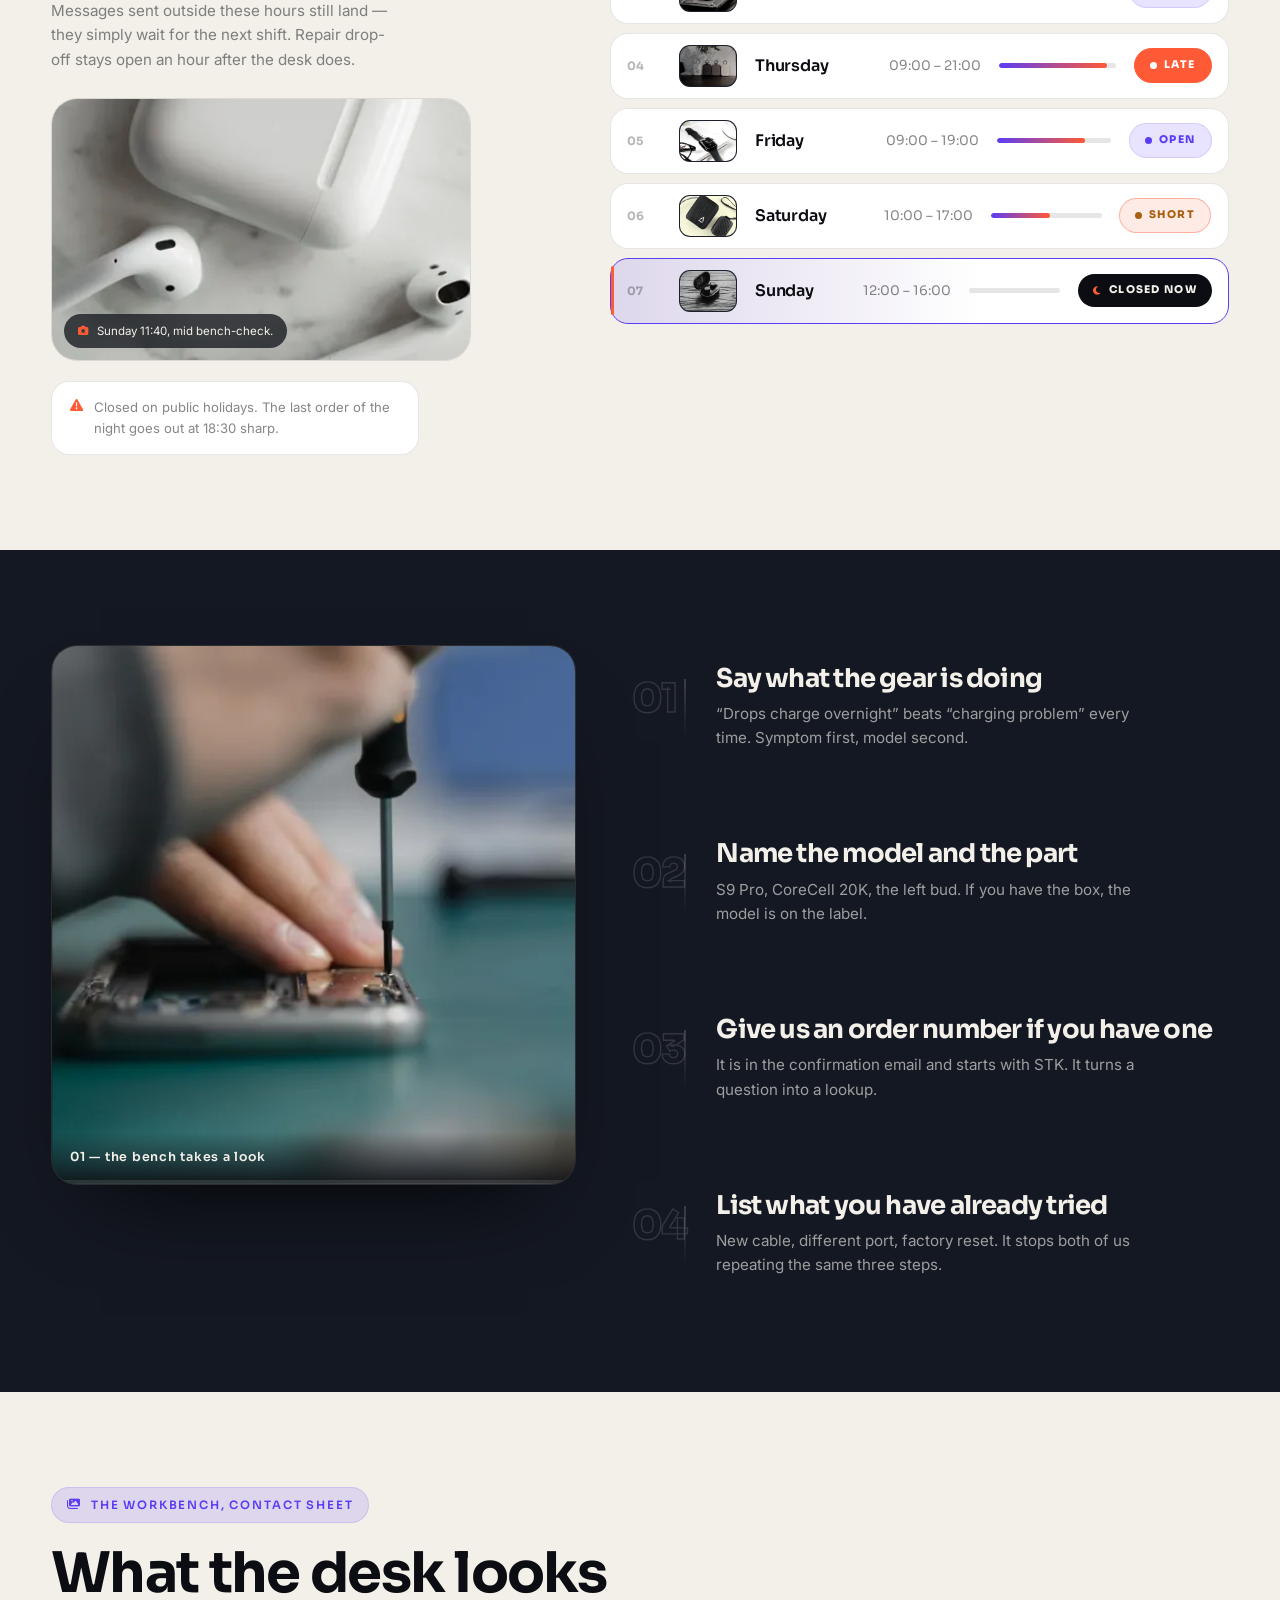
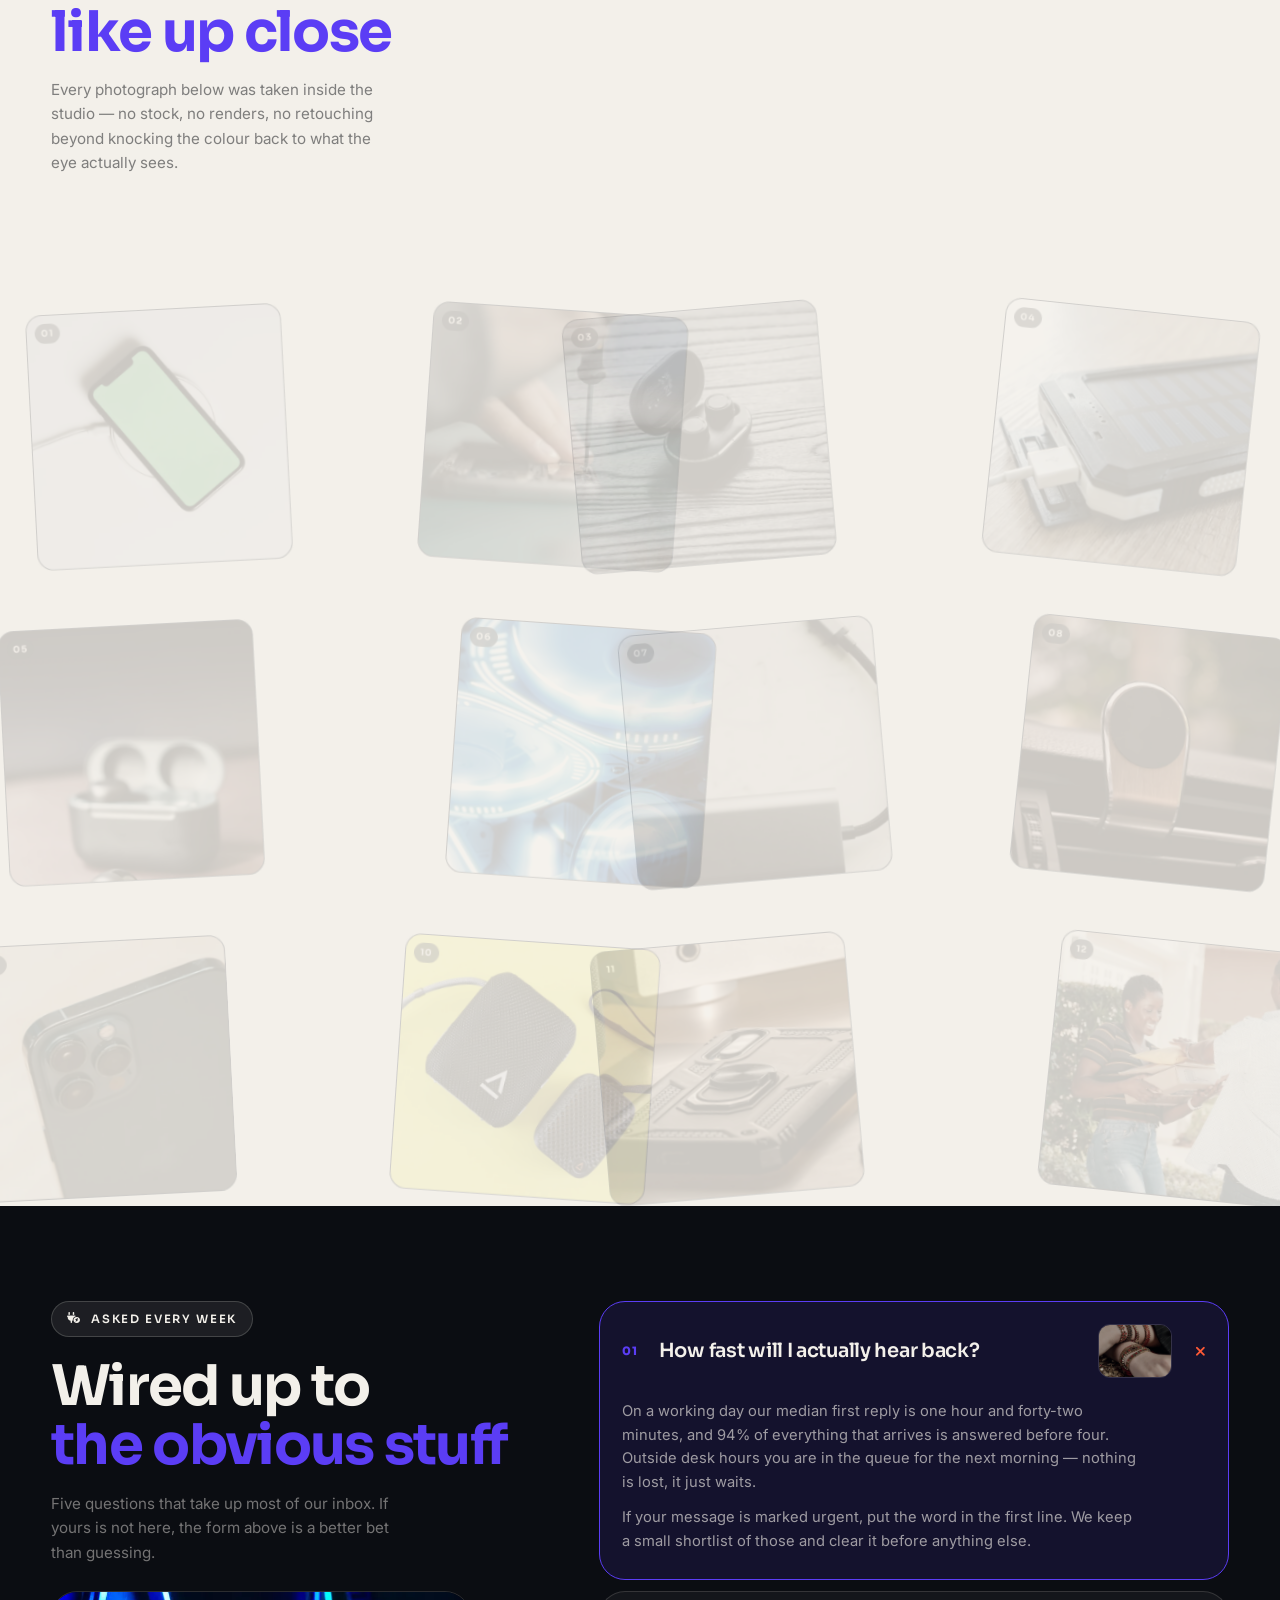
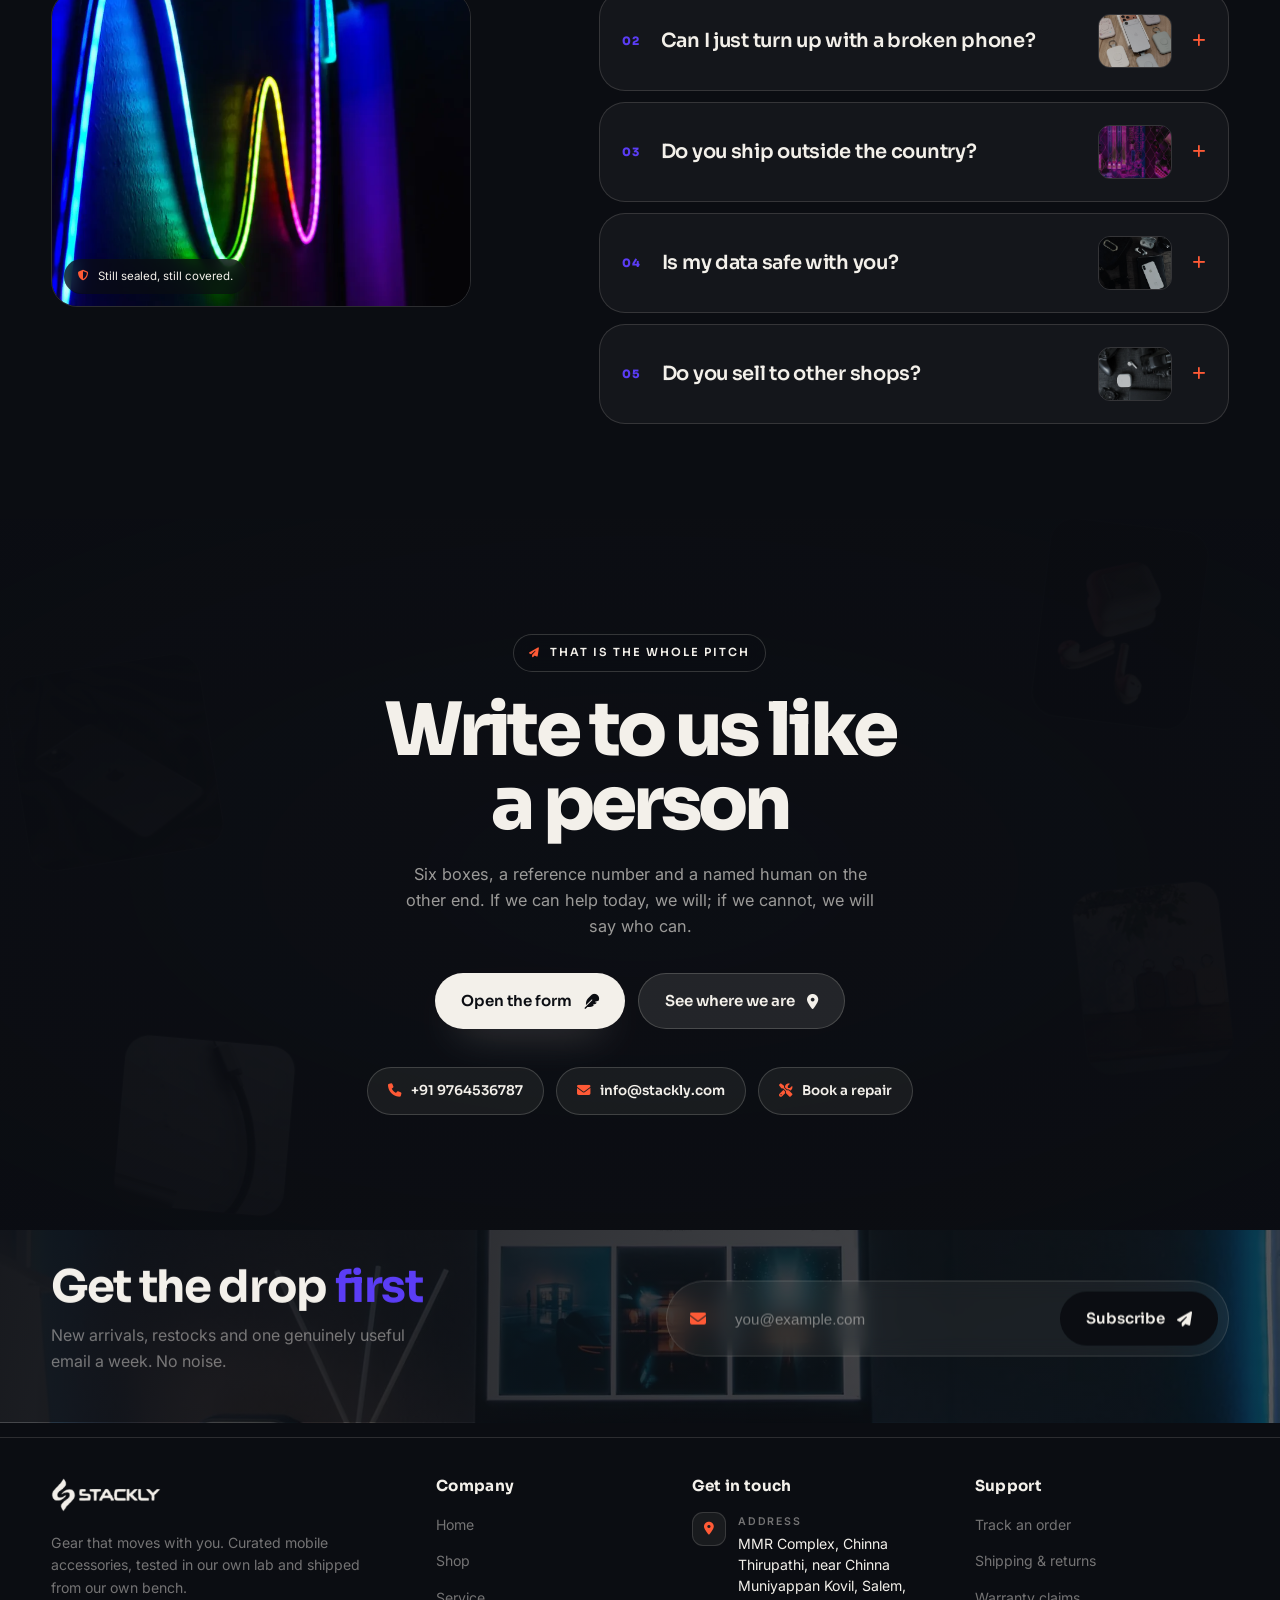
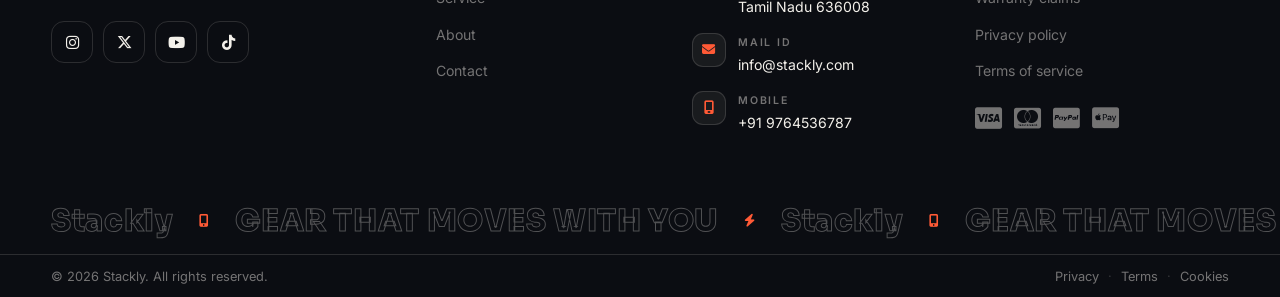
==== commit 9705d063: "changes updated" ====
--- a/HTML/contact.html
+++ b/HTML/contact.html
@@ -544,7 +544,7 @@
     <div class="ct-map__grid">
       <div class="ct-map__frame" id="ctMapFrame">
         <span class="ct-map__edge" aria-hidden="true"><i></i><i></i><i></i><i></i></span>
-        <iframe src="https://www.google.com/maps?q=MMR%20Complex%2C%20Chinna%20Thirupathi%2C%20near%20Chinna%20Muniyappan%20Kovil%2C%20Salem%2C%20Tamil%20Nadu%20636008&output=embed" width="600" height="450" style="border:0;" allowfullscreen="" loading="lazy" referrerpolicy="strict-origin-when-cross-origin" title="Stackly store location on Google Maps"></iframe>
+        <iframe src="https://www.google.com/maps?q=MMR%20Complex%2C%20Chinna%20Thirupathi%2C%20near%20Chinna%20Muniyappan%20Kovil%2C%20Salem%2C%20Tamil%20Nadu%20636008&output=embed&hl=en" width="600" height="450" style="border:0;display:block;position:relative;z-index:1;" allowfullscreen="" loading="lazy" referrerpolicy="strict-origin-when-cross-origin" title="Stackly store location on Google Maps"></iframe>
 
         <div class="ct-map__card">
           <strong>Stackly Accessories — Main Store</strong>
--- a/CSS/home.css
+++ b/CSS/home.css
@@ -1589,7 +1589,7 @@
 
 /* ---------- 20. FOOTER ---------- */
 .foot{background:var(--ink);color:var(--bone);position:relative;overflow:hidden}
-.foot-news{position:relative;padding:clamp(44px,6vw,72px) 0;background-size:cover;background-position:center}
+.foot-news{position:relative;padding:clamp(28px,4.5vw,48px) 0;background-size:cover;background-position:center}
 .fn-veil{position:absolute;inset:0;background:linear-gradient(100deg,rgba(11,13,18,.94),rgba(11,13,18,.66))}
 .fn-inner{position:relative;z-index:2;display:grid;grid-template-columns:1fr 1fr;gap:clamp(26px,4vw,60px);align-items:center}
 .fn-copy h2{font-size:clamp(1.8rem,3.6vw,2.8rem)}
@@ -1629,7 +1629,7 @@
 .foot-main{border-top:1px solid var(--line-l)}
 /* padding-block only — a `padding: x 0` shorthand here would wipe the
    .shell side padding and run the footer flush to the screen edge */
-.foot-grid{display:grid;grid-template-columns:1.5fr 1fr 1fr 1.1fr;gap:clamp(24px,3.4vw,50px);padding-block:clamp(44px,6vw,72px)}
+.foot-grid{display:grid;grid-template-columns:1.5fr 1fr 1fr 1.1fr;gap:clamp(20px,3vw,40px);padding-block:clamp(20px,3.5vw,40px)}
 /* "Get in touch" centres its heading between the "Company" and "Support"
    headings. All three <h4> are left-aligned, so the widest heading
    ("Get in touch" = 99.7px vs Company 77.8px / Support 67.0px) pushes its
@@ -1698,7 +1698,7 @@
 .fg-pay i{transition:transform .45s var(--ease),color .4s ease}
 .fg-pay i:hover{transform:translateY(-4px) scale(1.12);color:var(--bone)}
 
-.foot-marquee{overflow:hidden;border-top:1px solid var(--line-l);border-bottom:1px solid var(--line-l);padding-block:16px}
+.foot-marquee{overflow:hidden;border-bottom:1px solid var(--line-l);padding-block:8px}
 .fm-track{display:flex;align-items:center;gap:26px;white-space:nowrap;animation:marquee 26s linear infinite}
 .fm-track span{
   font-family:var(--f-d);font-weight:800;font-size:clamp(1.1rem,2.4vw,1.9rem);
@@ -1709,7 +1709,7 @@
 
 .foot-bottom{
   display:flex;align-items:center;justify-content:space-between;gap:18px;flex-wrap:wrap;
-  padding-block:22px;font-size:.8rem;color:var(--bone-45);
+  padding-block:12px 10px;font-size:.8rem;color:var(--bone-45);
 }
 .fb-links{display:flex;align-items:center;gap:9px}
 .fb-links a{transition:color .35s ease}
--- a/CSS/contact.css
+++ b/CSS/contact.css
@@ -472,10 +472,13 @@
   position:relative;height:clamp(380px,50vw,580px);
   border-radius:var(--r-l);overflow:hidden;background:var(--ink-3);
   box-shadow:var(--shadow-l);border:1px solid transparent;
-}
-.ct-map__frame>iframe{position:absolute;inset:0;width:100%;height:100%;display:block}
+  isolation:isolate;
+  z-index:1;
+  padding-bottom:80px;
+}
+.ct-map__frame>iframe{position:absolute;inset:0;width:100%;height:calc(100% + 120px);display:block;margin:0;padding:0;bottom:-120px;top:-50px}
 /* the four edges draw themselves in */
-.ct-map__edge{position:absolute;inset:0;pointer-events:none;z-index:4}
+.ct-map__edge{position:absolute;inset:0;pointer-events:none;z-index:6}
 .ct-map__edge i{position:absolute;background:var(--ink);display:block}
 .ct-map__edge i:nth-child(1){left:0;top:0;width:100%;height:2px;transform:scaleX(0);transform-origin:left}
 .ct-map__edge i:nth-child(2){right:0;top:0;width:2px;height:100%;transform:scaleY(0);transform-origin:top}
@@ -486,7 +489,7 @@
    14px title, 12.5px muted address, hairline divider, theme-coral icons and
    a theme-violet directions link */
 .ct-map__card{
-  position:absolute;top:24px;right:24px;z-index:3;
+  position:absolute;top:24px;right:24px;z-index:10;
   max-width:260px;padding:18px 22px;border-radius:14px;
   background:rgba(255,255,255,.97);
   -webkit-backdrop-filter:blur(8px);backdrop-filter:blur(8px);
@@ -837,7 +840,7 @@
   .ct-line{grid-template-columns:auto 54px minmax(0,1fr) 22px}
   .ct-line__pic{width:54px;height:40px}
   .ct-line__val{display:none}
-  .ct-map__frame{height:clamp(320px,74vw,440px)}
+  .ct-map__frame{height:clamp(320px,74vw,440px);padding-bottom:60px}
   /* the frame keeps its own shadow, so with the row gap gone the map's
      lower edge and its halo landed on the first card underneath it */
   .ct-map__grid{gap:clamp(14px,4.5vw,20px)}
--- a/CSS/home.css
+++ b/CSS/home.css
@@ -1589,7 +1589,7 @@
 
 /* ---------- 20. FOOTER ---------- */
 .foot{background:var(--ink);color:var(--bone);position:relative;overflow:hidden}
-.foot-news{position:relative;padding:clamp(44px,6vw,72px) 0;background-size:cover;background-position:center}
+.foot-news{position:relative;padding:clamp(28px,4.5vw,48px) 0;background-size:cover;background-position:center}
 .fn-veil{position:absolute;inset:0;background:linear-gradient(100deg,rgba(11,13,18,.94),rgba(11,13,18,.66))}
 .fn-inner{position:relative;z-index:2;display:grid;grid-template-columns:1fr 1fr;gap:clamp(26px,4vw,60px);align-items:center}
 .fn-copy h2{font-size:clamp(1.8rem,3.6vw,2.8rem)}
@@ -1629,7 +1629,7 @@
 .foot-main{border-top:1px solid var(--line-l)}
 /* padding-block only — a `padding: x 0` shorthand here would wipe the
    .shell side padding and run the footer flush to the screen edge */
-.foot-grid{display:grid;grid-template-columns:1.5fr 1fr 1fr 1.1fr;gap:clamp(24px,3.4vw,50px);padding-block:clamp(44px,6vw,72px)}
+.foot-grid{display:grid;grid-template-columns:1.5fr 1fr 1fr 1.1fr;gap:clamp(20px,3vw,40px);padding-block:clamp(20px,3.5vw,40px)}
 /* "Get in touch" centres its heading between the "Company" and "Support"
    headings. All three <h4> are left-aligned, so the widest heading
    ("Get in touch" = 99.7px vs Company 77.8px / Support 67.0px) pushes its
@@ -1698,7 +1698,7 @@
 .fg-pay i{transition:transform .45s var(--ease),color .4s ease}
 .fg-pay i:hover{transform:translateY(-4px) scale(1.12);color:var(--bone)}
 
-.foot-marquee{overflow:hidden;border-top:1px solid var(--line-l);border-bottom:1px solid var(--line-l);padding-block:16px}
+.foot-marquee{overflow:hidden;border-bottom:1px solid var(--line-l);padding-block:8px}
 .fm-track{display:flex;align-items:center;gap:26px;white-space:nowrap;animation:marquee 26s linear infinite}
 .fm-track span{
   font-family:var(--f-d);font-weight:800;font-size:clamp(1.1rem,2.4vw,1.9rem);
@@ -1709,7 +1709,7 @@
 
 .foot-bottom{
   display:flex;align-items:center;justify-content:space-between;gap:18px;flex-wrap:wrap;
-  padding-block:22px;font-size:.8rem;color:var(--bone-45);
+  padding-block:12px 10px;font-size:.8rem;color:var(--bone-45);
 }
 .fb-links{display:flex;align-items:center;gap:9px}
 .fb-links a{transition:color .35s ease}
--- a/CSS/contact.css
+++ b/CSS/contact.css
@@ -472,10 +472,13 @@
   position:relative;height:clamp(380px,50vw,580px);
   border-radius:var(--r-l);overflow:hidden;background:var(--ink-3);
   box-shadow:var(--shadow-l);border:1px solid transparent;
-}
-.ct-map__frame>iframe{position:absolute;inset:0;width:100%;height:100%;display:block}
+  isolation:isolate;
+  z-index:1;
+  padding-bottom:80px;
+}
+.ct-map__frame>iframe{position:absolute;inset:0;width:100%;height:calc(100% + 120px);display:block;margin:0;padding:0;bottom:-120px;top:-50px}
 /* the four edges draw themselves in */
-.ct-map__edge{position:absolute;inset:0;pointer-events:none;z-index:4}
+.ct-map__edge{position:absolute;inset:0;pointer-events:none;z-index:6}
 .ct-map__edge i{position:absolute;background:var(--ink);display:block}
 .ct-map__edge i:nth-child(1){left:0;top:0;width:100%;height:2px;transform:scaleX(0);transform-origin:left}
 .ct-map__edge i:nth-child(2){right:0;top:0;width:2px;height:100%;transform:scaleY(0);transform-origin:top}
@@ -486,7 +489,7 @@
    14px title, 12.5px muted address, hairline divider, theme-coral icons and
    a theme-violet directions link */
 .ct-map__card{
-  position:absolute;top:24px;right:24px;z-index:3;
+  position:absolute;top:24px;right:24px;z-index:10;
   max-width:260px;padding:18px 22px;border-radius:14px;
   background:rgba(255,255,255,.97);
   -webkit-backdrop-filter:blur(8px);backdrop-filter:blur(8px);
@@ -837,7 +840,7 @@
   .ct-line{grid-template-columns:auto 54px minmax(0,1fr) 22px}
   .ct-line__pic{width:54px;height:40px}
   .ct-line__val{display:none}
-  .ct-map__frame{height:clamp(320px,74vw,440px)}
+  .ct-map__frame{height:clamp(320px,74vw,440px);padding-bottom:60px}
   /* the frame keeps its own shadow, so with the row gap gone the map's
      lower edge and its halo landed on the first card underneath it */
   .ct-map__grid{gap:clamp(14px,4.5vw,20px)}
